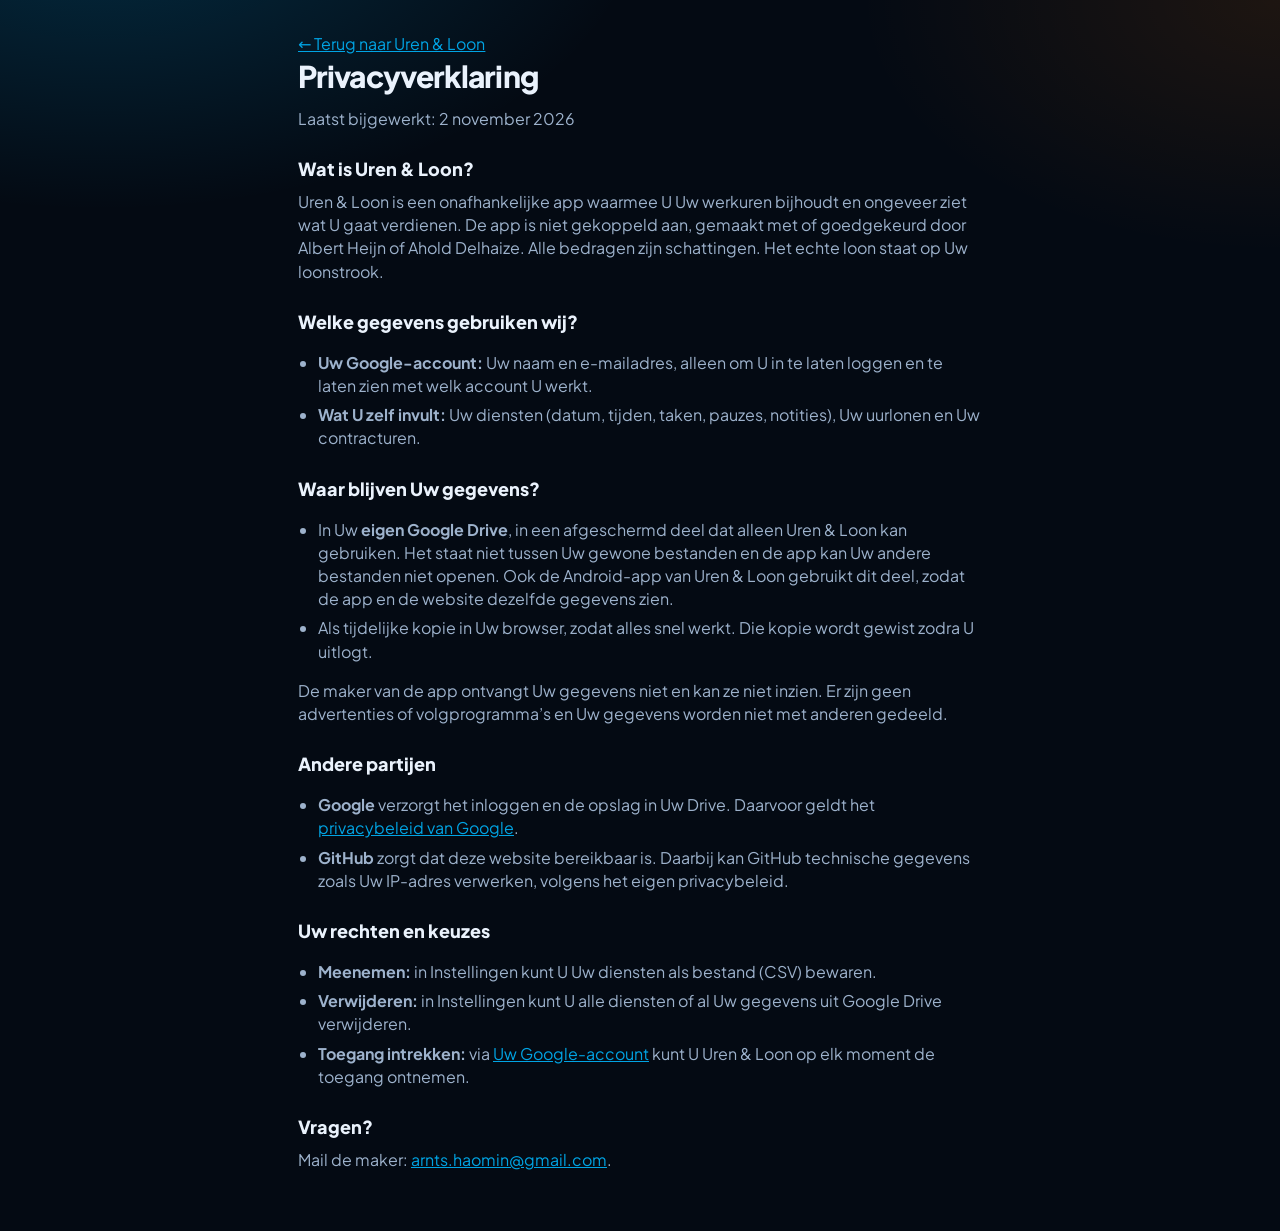
==== privacy.html @ e5bbfe20 "Add files via upload" ====
<!doctype html>
<html lang="nl">
<head>
  <meta charset="utf-8">
  <meta name="viewport" content="width=device-width, initial-scale=1">
  <meta name="referrer" content="no-referrer">
  <title>Privacyverklaring • Uren &amp; Loon</title>
  <link rel="icon" href="icon.svg" type="image/svg+xml">
  <link rel="stylesheet" href="style.css">
</head>
<body>
  <main class="legal">
    <p><a href="index.html">← Terug naar Uren &amp; Loon</a></p>
    <h1>Privacyverklaring</h1>
    <p>Laatst bijgewerkt: 2 november 2026</p>

    <h2>Wat is Uren &amp; Loon?</h2>
    <p>Uren &amp; Loon is een onafhankelijke app waarmee U Uw werkuren bijhoudt en ongeveer ziet wat U gaat verdienen. De app is niet gekoppeld aan, gemaakt met of goedgekeurd door Albert Heijn of Ahold Delhaize. Alle bedragen zijn schattingen. Het echte loon staat op Uw loonstrook.</p>

    <h2>Welke gegevens gebruiken wij?</h2>
    <ul>
      <li><b>Uw Google-account:</b> Uw naam en e-mailadres, alleen om U in te laten loggen en te laten zien met welk account U werkt.</li>
      <li><b>Wat U zelf invult:</b> Uw diensten (datum, tijden, taken, pauzes, notities), Uw uurlonen en Uw contracturen.</li>
    </ul>

    <h2>Waar blijven Uw gegevens?</h2>
    <ul>
      <li>In Uw <b>eigen Google Drive</b>, in een afgeschermd deel dat alleen Uren &amp; Loon kan gebruiken. Het staat niet tussen Uw gewone bestanden en de app kan Uw andere bestanden niet openen. Ook de Android-app van Uren &amp; Loon gebruikt dit deel, zodat de app en de website dezelfde gegevens zien.</li>
      <li>Als tijdelijke kopie in Uw browser, zodat alles snel werkt. Die kopie wordt gewist zodra U uitlogt.</li>
    </ul>
    <p>De maker van de app ontvangt Uw gegevens niet en kan ze niet inzien. Er zijn geen advertenties of volgprogramma’s en Uw gegevens worden niet met anderen gedeeld.</p>

    <h2>Andere partijen</h2>
    <ul>
      <li><b>Google</b> verzorgt het inloggen en de opslag in Uw Drive. Daarvoor geldt het <a href="https://policies.google.com/privacy" rel="noopener noreferrer">privacybeleid van Google</a>.</li>
      <li><b>GitHub</b> zorgt dat deze website bereikbaar is. Daarbij kan GitHub technische gegevens zoals Uw IP-adres verwerken, volgens het eigen privacybeleid.</li>
    </ul>

    <h2>Uw rechten en keuzes</h2>
    <ul>
      <li><b>Meenemen:</b> in Instellingen kunt U Uw diensten als bestand (CSV) bewaren.</li>
      <li><b>Verwijderen:</b> in Instellingen kunt U alle diensten of al Uw gegevens uit Google Drive verwijderen.</li>
      <li><b>Toegang intrekken:</b> via <a href="https://myaccount.google.com/permissions" rel="noopener noreferrer">Uw Google-account</a> kunt U Uren &amp; Loon op elk moment de toegang ontnemen.</li>
    </ul>

    <h2>Vragen?</h2>
    <p>Mail de maker: <a href="mailto:arnts.haomin@gmail.com">arnts.haomin@gmail.com</a>.</p>
  </main>
</body>
</html>
---- style.css ----
@font-face{font-family:Plus Jakarta Sans;font-weight:400;font-display:swap;src:url(fonts/plus-jakarta-sans-latin-400-normal.woff2) format("woff2")}@font-face{font-family:Plus Jakarta Sans;font-weight:500;font-display:swap;src:url(fonts/plus-jakarta-sans-latin-500-normal.woff2) format("woff2")}@font-face{font-family:Plus Jakarta Sans;font-weight:600;font-display:swap;src:url(fonts/plus-jakarta-sans-latin-600-normal.woff2) format("woff2")}@font-face{font-family:Plus Jakarta Sans;font-weight:700;font-display:swap;src:url(fonts/plus-jakarta-sans-latin-700-normal.woff2) format("woff2")}@font-face{font-family:Plus Jakarta Sans;font-weight:800;font-display:swap;src:url(fonts/plus-jakarta-sans-latin-800-normal.woff2) format("woff2")}:root{--blue: #00A4E4;--blue-deep: #0072B5;--blue-light: #6FD3FA;--orange: #FF7900;--orange-soft: #FFA34F;--green: #22C55E;--red: #EF4444;--amber: #F59E0B;--violet: #8B5CF6;--teal: #14B8A6;--radius: 26px;--ease: cubic-bezier(.2, .8, .2, 1);color-scheme:dark;--bg: #040A13;--bg2: #0A1626;--card: rgba(20, 36, 58, .72);--card-solid: #0F1D31;--line: rgba(120, 160, 210, .16);--text: #EAF2FC;--muted: #9DB2CC;--faint: #6F86A3;--shadow: 0 10px 30px rgba(0, 0, 0, .35)}:root[data-theme=light]{color-scheme:light;--bg: #F4F8FC;--bg2: #EAF1F9;--card: rgba(255, 255, 255, .85);--card-solid: #FFFFFF;--line: rgba(10, 26, 44, .1);--text: #0A1A2C;--muted: #50647D;--faint: #7E92AA;--shadow: 0 10px 28px rgba(10, 60, 110, .12)}@media(prefers-color-scheme:light){:root[data-theme=system]{color-scheme:light;--bg: #F4F8FC;--bg2: #EAF1F9;--card: rgba(255, 255, 255, .85);--card-solid: #FFFFFF;--line: rgba(10, 26, 44, .1);--text: #0A1A2C;--muted: #50647D;--faint: #7E92AA;--shadow: 0 10px 28px rgba(10, 60, 110, .12)}}*{box-sizing:border-box;-webkit-tap-highlight-color:transparent}html,body{margin:0;min-height:100%}body{font-family:Plus Jakarta Sans,system-ui,-apple-system,Segoe UI,Roboto,sans-serif;background:var(--bg);color:var(--text);line-height:1.45;background-image:radial-gradient(900px 500px at 8% -10%,rgba(0,164,228,.22),transparent 60%),radial-gradient(700px 420px at 100% 0%,rgba(255,121,0,.1),transparent 60%);background-attachment:fixed}.hidden{display:none!important}h1,h2,h3,p{margin:0}button{font:inherit;color:inherit;cursor:pointer;border:0;background:none}input,select,textarea{font:inherit;color:inherit}a{color:var(--blue)}:focus-visible{outline:3px solid var(--orange);outline-offset:2px;border-radius:10px}.logo-mark{display:grid;place-items:center;border-radius:22%;color:#fff;font-weight:800;letter-spacing:-.02em;background:linear-gradient(135deg,var(--blue),var(--blue-deep));box-shadow:0 6px 18px #0072b573}.logo-mark.small{width:40px;height:40px;font-size:13px}.logo-mark.big{width:92px;height:92px;font-size:28px;position:relative}.logo-mark.big:after{content:"";position:absolute;inset:-9px;border-radius:50%;border:4px solid transparent;border-top-color:var(--orange);border-right-color:var(--blue-light);animation:spin 2.4s linear infinite}@keyframes spin{to{transform:rotate(360deg)}}.splash,.login{min-height:100vh;min-height:100dvh;display:grid;place-items:center;text-align:center;padding:24px}.splash{position:fixed;inset:0;z-index:100;background:var(--bg);gap:10px;align-content:center;transition:opacity .4s var(--ease),transform .4s var(--ease)}.splash.out{opacity:0;transform:scale(1.04);pointer-events:none}.splash h1{font-size:30px;font-weight:800;letter-spacing:-.03em;margin-top:18px}.splash p{color:var(--muted)}.fine{font-size:12px;color:var(--faint);max-width:420px;margin-inline:auto}.login-card{width:min(440px,100%);background:var(--card);border:1px solid var(--line);border-radius:32px;padding:34px 26px;box-shadow:var(--shadow);backdrop-filter:blur(18px);display:grid;gap:16px;justify-items:center;animation:rise .6s var(--ease) both}.login-card h1{font-size:30px;font-weight:800;letter-spacing:-.03em;margin-top:10px}.lead{color:var(--muted)}.login-msg{min-height:1.4em;color:var(--red);font-size:14px;font-weight:600}.login-msg.info{color:var(--amber)}.login-points{list-style:none;padding:0;margin:0;display:grid;gap:8px;text-align:left;font-size:13px;color:var(--muted)}.login-points li:before{content:"\2713  ";color:var(--green);font-weight:800}.btn{display:inline-flex;align-items:center;justify-content:center;gap:8px;padding:13px 20px;border-radius:16px;font-weight:700;background:var(--card-solid);border:1px solid var(--line);transition:transform .15s var(--ease),filter .15s;min-height:46px}.btn:active{transform:scale(.96)}.btn.primary{background:linear-gradient(135deg,var(--blue),var(--blue-deep));color:#fff;border-color:transparent;box-shadow:0 8px 22px #0072b566}.btn.accent{background:linear-gradient(135deg,var(--orange-soft),var(--orange));color:#fff;border-color:transparent}.btn.danger{color:var(--red);border-color:#ef444466}.btn.small{padding:8px 14px;min-height:36px;font-size:14px;border-radius:12px}.btn[disabled]{opacity:.5;pointer-events:none}.app{max-width:760px;margin:0 auto;padding:calc(env(safe-area-inset-top) + 18px) 16px 140px}.topbar{display:flex;align-items:center;justify-content:space-between;gap:12px;margin-bottom:14px}.greeting{color:var(--muted);font-size:14px;font-weight:600}.title{font-size:28px;font-weight:800;letter-spacing:-.03em}.topbar-right{display:flex;align-items:center;gap:10px}.sync-pill{font-size:12px;font-weight:700;padding:7px 12px;border-radius:999px;background:var(--card);border:1px solid var(--line);color:var(--muted);display:inline-flex;gap:6px;align-items:center}.sync-pill:before{content:"";width:8px;height:8px;border-radius:50%;background:var(--green)}.sync-pill.busy:before{background:var(--amber);animation:pulse 1s infinite}.sync-pill.off:before{background:var(--faint)}.sync-pill.err:before{background:var(--red)}@keyframes pulse{50%{opacity:.3}}.period-bar{display:flex;gap:8px;overflow-x:auto;padding:4px 2px 12px;scrollbar-width:none;margin-inline:-16px;padding-inline:16px}.period-bar::-webkit-scrollbar{display:none}.chip{flex:none;padding:8px 14px;border-radius:999px;border:1px solid var(--line);background:var(--card);font-size:14px;font-weight:700;color:var(--muted);transition:transform .15s var(--ease),background .2s;white-space:nowrap;position:relative}.chip:active{transform:scale(.95)}.chip.on{background:var(--blue);border-color:var(--blue);color:#fff}.chip.now:after{content:"";position:absolute;top:5px;right:6px;width:6px;height:6px;border-radius:50%;background:var(--orange)}.chip.static{cursor:default}.view{display:grid;gap:14px}.card{background:var(--card);border:1px solid var(--line);border-radius:var(--radius);padding:18px;box-shadow:var(--shadow);backdrop-filter:blur(14px);animation:rise .55s var(--ease) both;animation-delay:calc(var(--i, 0) * 70ms)}@keyframes rise{0%{opacity:0;transform:translateY(18px) scale(.98)}to{opacity:1;transform:none}}.card h2{font-size:13px;font-weight:800;letter-spacing:.08em;text-transform:uppercase;color:var(--muted);margin-bottom:12px}.muted{color:var(--muted)}.row{display:flex;align-items:center;justify-content:space-between;gap:12px}.stack{display:grid;gap:10px}.hero{color:#fff;border:0;position:relative;overflow:hidden;padding:22px;background:linear-gradient(135deg,#0094d4,#0072b5 55%,#005a94)}.hero:before{content:"";position:absolute;inset:-40%;background:radial-gradient(closest-side,rgba(111,211,250,.45),transparent 70%) 20% 30% / 60% 60% no-repeat,radial-gradient(closest-side,rgba(255,121,0,.35),transparent 70%) 85% 80% / 55% 55% no-repeat;animation:drift 14s ease-in-out infinite alternate}@keyframes drift{to{transform:translate(8%,-6%) rotate(8deg)}}.hero:after{content:"";position:absolute;inset:0;background:linear-gradient(110deg,transparent 35%,rgba(255,255,255,.14) 50%,transparent 65%);background-size:250% 100%;animation:shimmer 5s ease-in-out infinite}@keyframes shimmer{0%{background-position:150% 0}to{background-position:-50% 0}}.hero>*{position:relative;z-index:1}.hero .label{font-size:13px;font-weight:800;letter-spacing:.08em;text-transform:uppercase;opacity:.85}.hero .amount{font-size:clamp(38px,11vw,56px);font-weight:800;letter-spacing:-.04em;line-height:1.05;margin:6px 0 4px;font-variant-numeric:tabular-nums}.hero .note{opacity:.9;font-size:14px}.hero-top{display:flex;justify-content:space-between;gap:12px;align-items:flex-start}.ring{width:78px;height:78px;flex:none;position:relative}.ring svg{width:100%;height:100%;transform:rotate(-90deg)}.ring .track{stroke:#ffffff40}.ring .bar{stroke:#fff;stroke-linecap:round;transition:stroke-dashoffset 1.2s var(--ease)}.ring .txt{position:absolute;inset:0;display:grid;place-items:center;text-align:center;font-weight:800;font-size:20px;line-height:1}.ring .txt small{display:block;font-size:9px;font-weight:700;opacity:.85;letter-spacing:.04em;margin-top:2px}.hero-stats{display:grid;grid-template-columns:repeat(3,1fr);gap:8px;margin-top:18px}.hero-stats div{background:#ffffff29;border-radius:16px;padding:10px 12px}.hero-stats b{display:block;font-size:17px;font-weight:800;font-variant-numeric:tabular-nums}.hero-stats span{font-size:11px;font-weight:700;opacity:.85;text-transform:uppercase;letter-spacing:.06em}.progress{height:10px;border-radius:99px;background:var(--line);overflow:hidden}.progress>i{display:block;height:100%;border-radius:99px;background:linear-gradient(90deg,var(--blue),var(--blue-light));transition:width 1s var(--ease)}.big-num{font-size:26px;font-weight:800;letter-spacing:-.03em;font-variant-numeric:tabular-nums}.pos{color:var(--green)}.neg{color:var(--red)}.balance-bar{position:relative;height:14px;border-radius:99px;background:var(--line);margin:14px 0 6px}.balance-bar .planned{position:absolute;inset:0 auto 0 0;border-radius:99px;background:color-mix(in srgb,var(--blue) 40%,transparent)}.balance-bar .worked{position:absolute;inset:0 auto 0 0;border-radius:99px;background:var(--blue)}.balance-bar .contract{position:absolute;top:-5px;bottom:-5px;width:3px;background:var(--orange);border-radius:2px}.legend{display:flex;flex-wrap:wrap;gap:14px;font-size:12px;color:var(--muted)}.legend i{display:inline-block;width:10px;height:10px;border-radius:3px;margin-right:5px;vertical-align:-1px}.bars{display:flex;align-items:flex-end;gap:4px;height:150px;padding-top:10px}.bars .b{flex:1;min-width:4px;display:flex;flex-direction:column;justify-content:flex-end;align-items:center;height:100%;position:relative}.bars .b i{display:block;width:100%;border-radius:6px 6px 2px 2px;background:linear-gradient(180deg,var(--blue-light),var(--blue));min-height:2px;transform-origin:bottom;animation:grow .8s var(--ease) both}.bars .b.sur i{background:linear-gradient(180deg,var(--orange-soft),var(--orange))}@keyframes grow{0%{transform:scaleY(0)}}.bars-axis{display:flex;justify-content:space-between;font-size:11px;color:var(--faint);margin-top:6px}.chart-readout{min-height:1.4em;font-size:14px;font-weight:700;margin-bottom:4px}.tiles{display:grid;grid-template-columns:repeat(2,1fr);gap:12px}.tile{background:var(--card);border:1px solid var(--line);border-radius:22px;padding:14px 16px;animation:rise .55s var(--ease) both;animation-delay:calc(var(--i, 0) * 70ms)}.tile span{font-size:11px;font-weight:800;letter-spacing:.08em;text-transform:uppercase;color:var(--muted)}.tile b{display:block;font-size:22px;font-weight:800;letter-spacing:-.03em;margin-top:4px;font-variant-numeric:tabular-nums}.tile small{color:var(--faint);font-size:12px}.disclaimer{text-align:center;font-size:12px;color:var(--faint);padding:4px 12px}.empty{text-align:center;padding:34px 20px;display:grid;gap:12px;justify-items:center}.empty h2{text-transform:none;letter-spacing:-.02em;font-size:20px;color:var(--text);margin:0}.week-head{display:flex;justify-content:space-between;font-size:13px;font-weight:800;color:var(--muted);letter-spacing:.04em;text-transform:uppercase;padding:8px 4px 0}.shift{display:grid;grid-template-columns:56px 1fr auto;gap:14px;align-items:center;padding:14px;border-radius:22px;background:var(--card);border:1px solid var(--line);text-align:left;width:100%;transition:transform .15s var(--ease);animation:rise .5s var(--ease) both;animation-delay:calc(var(--i, 0) * 40ms)}.shift:active{transform:scale(.98)}.date-block{width:56px;height:62px;border-radius:16px;display:grid;place-items:center;align-content:center;color:#fff;font-weight:800;line-height:1.1}.date-block small{font-size:11px;opacity:.9;text-transform:uppercase;letter-spacing:.06em}.date-block b{font-size:22px}.shift .times{font-weight:800;font-size:16px}.shift .sub{font-size:13px;color:var(--muted)}.shift .money{text-align:right;font-weight:800;font-size:17px;font-variant-numeric:tabular-nums}.shift .money small{display:block;font-size:12px;font-weight:600;color:var(--orange)}.seg{display:flex;height:6px;border-radius:99px;overflow:hidden;margin-top:8px;gap:1px}.seg i{display:block;height:100%}.pills{display:flex;flex-wrap:wrap;gap:6px;margin-top:8px}.pill{font-size:11px;font-weight:800;padding:3px 9px;border-radius:99px;background:var(--line);color:var(--muted)}.pill.o{background:#ff790029;color:var(--orange)}.pill.b{background:#00a4e429;color:var(--blue)}.pill.y{background:#f59e0b2e;color:var(--amber)}.shift-wrap{display:grid;gap:6px}.shift-actions{display:flex;gap:8px;justify-content:flex-end}.sum-row{display:grid;grid-template-columns:repeat(3,1fr);gap:8px;text-align:center}.sum-row b{display:block;font-size:19px;font-weight:800;font-variant-numeric:tabular-nums}.sum-row span{font-size:11px;font-weight:700;color:var(--muted);text-transform:uppercase;letter-spacing:.06em}.filters{display:flex;gap:8px;overflow-x:auto;scrollbar-width:none;padding-bottom:2px}.filters::-webkit-scrollbar{display:none}.nav{position:fixed;left:0;right:0;bottom:calc(env(safe-area-inset-bottom) + 16px);display:flex;justify-content:center;align-items:center;gap:12px;z-index:20;pointer-events:none;transition:transform .35s var(--ease),opacity .3s}.nav.away{transform:translateY(140%);opacity:0}.nav>*{pointer-events:auto}.nav-pill{position:relative;display:flex;padding:6px;border-radius:999px;background:var(--card-solid);border:1px solid var(--line);box-shadow:var(--shadow)}.nav-pill button{position:relative;z-index:1;display:flex;flex-direction:column;align-items:center;gap:2px;padding:8px 16px;min-width:84px;border-radius:999px;color:var(--muted);font-size:11px;font-weight:700;transition:color .25s}.nav-pill button svg{width:22px;height:22px;fill:currentColor}.nav-pill button.on{color:#fff}.nav-indicator{position:absolute;top:6px;bottom:6px;left:6px;border-radius:999px;background:linear-gradient(135deg,var(--blue),var(--blue-deep));transition:transform .4s var(--ease),width .4s var(--ease)}.fab{width:58px;height:58px;border-radius:50%;background:linear-gradient(135deg,var(--orange-soft),var(--orange));box-shadow:0 10px 24px #ff790073;display:grid;place-items:center;transition:transform .15s var(--ease)}.fab:active{transform:scale(.92) rotate(90deg)}.fab svg{width:28px;height:28px;fill:#fff}@media(min-width:900px){.app{max-width:760px;margin-left:max(24px,calc(50% - 300px))}.nav{inset:40px auto auto 24px;flex-direction:column;align-items:flex-start}.nav.away{transform:none;opacity:1}.nav-pill{flex-direction:column;border-radius:28px}.nav-indicator{left:6px;right:6px;width:auto!important;height:0}}.overlay{position:fixed;inset:0;z-index:50;background:#02081099;backdrop-filter:blur(6px);display:grid;align-items:end;animation:fade .25s both}.overlay.center{align-items:center;padding:20px}@keyframes fade{0%{opacity:0}}.sheet{background:var(--bg2);width:min(680px,100%);margin:0 auto;max-height:94dvh;overflow:auto;border-radius:30px 30px 0 0;padding:20px 18px calc(env(safe-area-inset-bottom) + 24px);border:1px solid var(--line);animation:slide .4s var(--ease) both;overscroll-behavior:contain}.sheet.full{min-height:94dvh}@keyframes slide{0%{transform:translateY(40px);opacity:0}}.dialog{background:var(--card-solid);width:min(400px,100%);margin:0 auto;border-radius:26px;padding:22px;border:1px solid var(--line);animation:pop .3s var(--ease) both;display:grid;gap:12px}@keyframes pop{0%{transform:scale(.92);opacity:0}}.dialog h3{font-size:19px;font-weight:800;letter-spacing:-.02em}.dialog .actions{display:flex;gap:10px;justify-content:flex-end;flex-wrap:wrap;margin-top:6px}.sheet-head{display:flex;align-items:center;justify-content:space-between;margin-bottom:14px;gap:10px}.sheet-head h2{font-size:22px;font-weight:800;letter-spacing:-.03em;text-transform:none;color:var(--text);margin:0}.icon-btn{width:42px;height:42px;border-radius:14px;background:var(--card);border:1px solid var(--line);display:grid;place-items:center;font-size:20px}.field{display:grid;gap:6px}.field>label,.label{font-size:12px;font-weight:800;letter-spacing:.06em;text-transform:uppercase;color:var(--muted)}.input,select.input,textarea.input{width:100%;padding:12px 14px;border-radius:14px;background:var(--card-solid);border:1px solid var(--line);min-height:46px}textarea.input{min-height:80px;resize:vertical}.grid2{display:grid;grid-template-columns:1fr 1fr;gap:12px}.section{display:grid;gap:12px;padding:16px;border-radius:22px;background:var(--card);border:1px solid var(--line);margin-bottom:12px}.task-chip{display:inline-flex;align-items:center;gap:8px;padding:9px 14px;border-radius:999px;border:2px solid var(--c);color:var(--c);font-weight:800;font-size:14px;background:transparent;transition:background .2s,color .2s,transform .15s}.task-chip.on{background:var(--c);color:#fff}.task-chip:active{transform:scale(.94)}.chips{display:flex;flex-wrap:wrap;gap:8px}.warn{padding:10px 14px;border-radius:14px;font-size:13px;font-weight:600;background:#f59e0b26;color:var(--amber)}.warn.bad{background:#ef444424;color:var(--red)}.switch{display:flex;align-items:center;justify-content:space-between;gap:12px}.switch input{appearance:none;width:50px;height:30px;border-radius:99px;background:var(--line);position:relative;transition:background .2s;flex:none;cursor:pointer}.switch input:after{content:"";position:absolute;top:3px;left:3px;width:24px;height:24px;border-radius:50%;background:#fff;transition:transform .25s var(--ease);box-shadow:0 2px 6px #0000004d}.switch input:checked{background:var(--blue)}.switch input:checked:after{transform:translate(20px)}.switch input:disabled{opacity:.6}.break-row{display:grid;grid-template-columns:1fr 1fr auto auto;gap:8px;align-items:end}.formbar{position:sticky;bottom:calc(-1*env(safe-area-inset-bottom) - 24px);margin:0 -18px;padding:14px 18px calc(env(safe-area-inset-bottom) + 14px);background:var(--bg2);border-top:1px solid var(--line);display:flex;align-items:center;justify-content:space-between;gap:12px}.formbar .est b{font-size:22px;font-weight:800;letter-spacing:-.03em;font-variant-numeric:tabular-nums}.formbar .est span{display:block;font-size:11px;color:var(--muted);font-weight:700;text-transform:uppercase;letter-spacing:.06em}.kv{display:flex;justify-content:space-between;gap:12px;padding:9px 0;border-bottom:1px solid var(--line);font-size:14px}.kv:last-child{border-bottom:0}.kv span:first-child{color:var(--muted)}.kv b{text-align:right;font-variant-numeric:tabular-nums}.timeline{display:grid;gap:8px}.tl-item{display:flex;gap:10px;align-items:center;font-size:14px}.tl-item i{width:12px;height:12px;border-radius:4px;flex:none}.snackbar{position:fixed;left:50%;bottom:calc(env(safe-area-inset-bottom) + 100px);transform:translate(-50%,30px);background:#1d2a3d;color:#fff;padding:12px 16px;border-radius:16px;box-shadow:var(--shadow);display:flex;align-items:center;gap:14px;opacity:0;pointer-events:none;transition:.3s var(--ease);z-index:70;font-weight:600;font-size:14px;max-width:calc(100% - 32px)}.snackbar.show{opacity:1;transform:translate(-50%);pointer-events:auto}.snackbar button{color:var(--orange-soft);font-weight:800}@media(prefers-reduced-motion:reduce){*,*:before,*:after{animation-duration:.01ms!important;animation-iteration-count:1!important;transition-duration:.01ms!important}}.actions{display:flex;gap:10px;flex-wrap:wrap}.dialog p{white-space:pre-line}details summary{list-style-position:inside}.legal{max-width:720px;margin:0 auto;padding:32px 18px 60px}.legal h1{font-size:30px;font-weight:800;letter-spacing:-.03em;margin-bottom:8px}.legal h2{font-size:18px;font-weight:800;margin:26px 0 8px}.legal p,.legal li{color:var(--muted)}.legal ul{padding-left:20px;display:grid;gap:6px}.hero .label{color:#fff}.bars{justify-content:center}.bars .b{flex:1 1 0;max-width:34px}.field,.section,.section>*{min-width:0}.input{min-width:0}.break-row{grid-template-columns:minmax(0,1fr) minmax(0,1fr) auto auto}.sheet{overflow-x:hidden}.section .row{flex-wrap:wrap}.rate-row{display:grid;grid-template-columns:minmax(0,1.1fr) minmax(0,1fr) minmax(0,1fr) auto;gap:8px;align-items:end}@media(max-width:480px){.rate-row{grid-template-columns:1fr 1fr}.rate-row .icon-btn{justify-self:end}}.dot{width:22px;height:22px;border-radius:50%;border:2px solid var(--line);flex:none}.kv.strong{font-weight:800}.kv.strong b,.kv.strong span{color:var(--text)}.kv{flex-wrap:wrap;align-items:center}
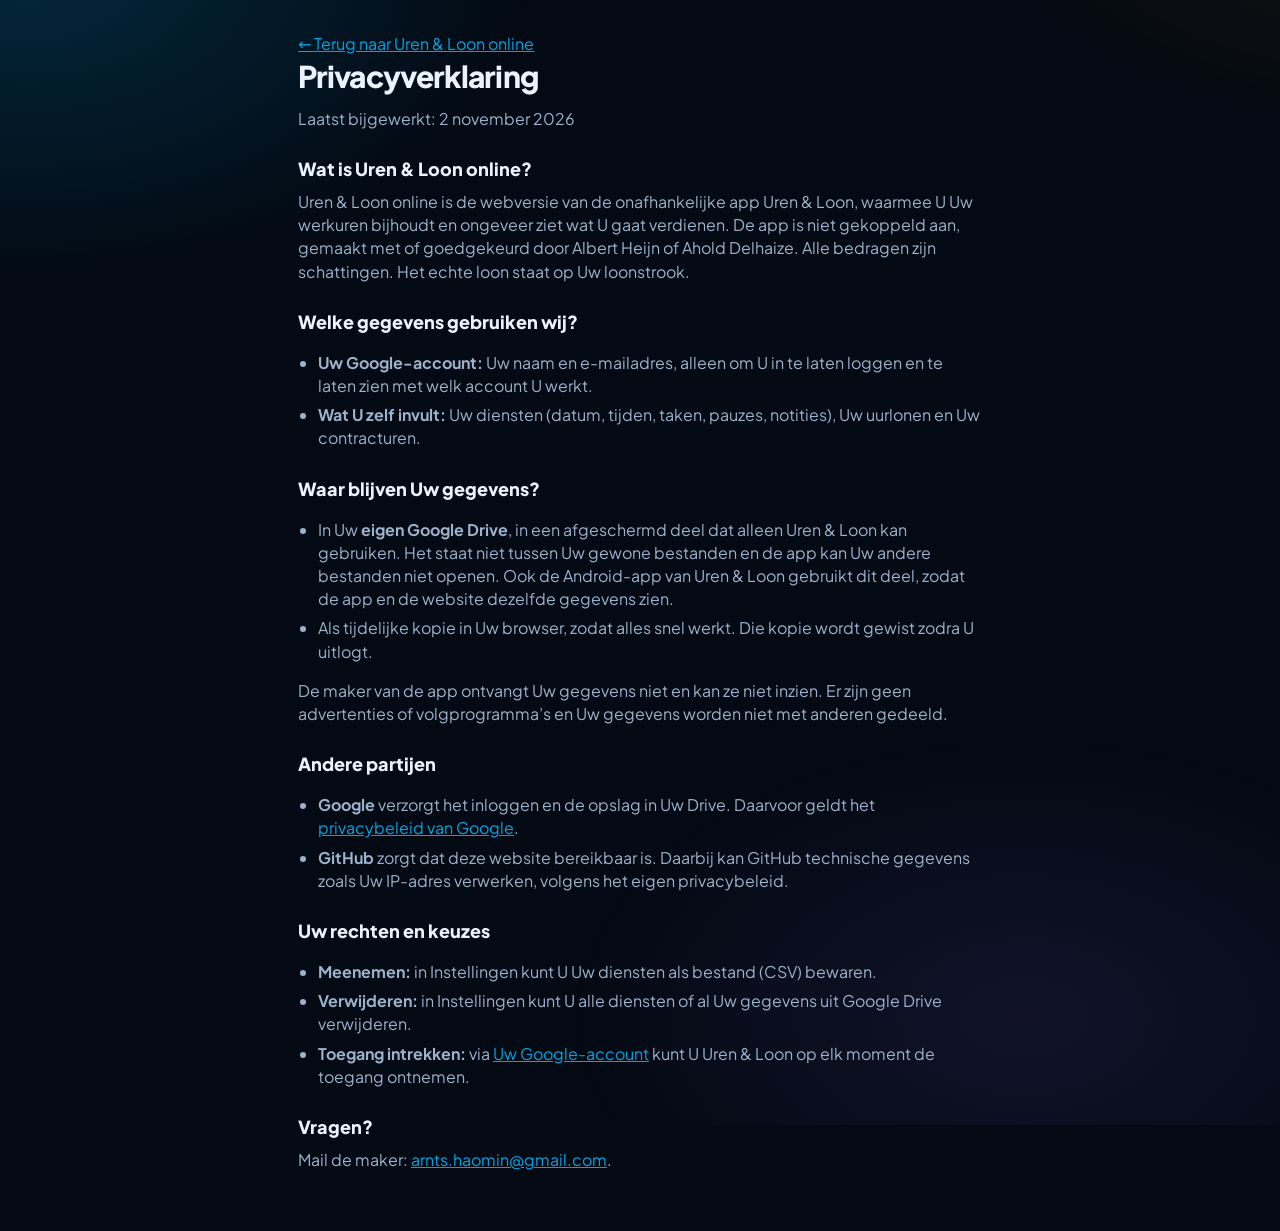
==== commit 3a260090: "Add files via upload" ====
--- a/privacy.html
+++ b/privacy.html
@@ -4,18 +4,20 @@
   <meta charset="utf-8">
   <meta name="viewport" content="width=device-width, initial-scale=1">
   <meta name="referrer" content="no-referrer">
-  <title>Privacyverklaring • Uren &amp; Loon</title>
+  <title>Privacyverklaring • Uren &amp; Loon online</title>
   <link rel="icon" href="icon.svg" type="image/svg+xml">
+  <link rel="icon" href="favicon-32.png" type="image/png" sizes="32x32">
+  <link rel="apple-touch-icon" href="apple-touch-icon.png">
   <link rel="stylesheet" href="style.css">
 </head>
 <body>
   <main class="legal">
-    <p><a href="index.html">← Terug naar Uren &amp; Loon</a></p>
+    <p><a href="index.html">← Terug naar Uren &amp; Loon online</a></p>
     <h1>Privacyverklaring</h1>
     <p>Laatst bijgewerkt: 2 november 2026</p>
 
-    <h2>Wat is Uren &amp; Loon?</h2>
-    <p>Uren &amp; Loon is een onafhankelijke app waarmee U Uw werkuren bijhoudt en ongeveer ziet wat U gaat verdienen. De app is niet gekoppeld aan, gemaakt met of goedgekeurd door Albert Heijn of Ahold Delhaize. Alle bedragen zijn schattingen. Het echte loon staat op Uw loonstrook.</p>
+    <h2>Wat is Uren &amp; Loon online?</h2>
+    <p>Uren &amp; Loon online is de webversie van de onafhankelijke app Uren &amp; Loon, waarmee U Uw werkuren bijhoudt en ongeveer ziet wat U gaat verdienen. De app is niet gekoppeld aan, gemaakt met of goedgekeurd door Albert Heijn of Ahold Delhaize. Alle bedragen zijn schattingen. Het echte loon staat op Uw loonstrook.</p>
 
     <h2>Welke gegevens gebruiken wij?</h2>
     <ul>
--- a/style.css
+++ b/style.css
@@ -1 +1 @@
-@font-face{font-family:Plus Jakarta Sans;font-weight:400;font-display:swap;src:url(fonts/plus-jakarta-sans-latin-400-normal.woff2) format("woff2")}@font-face{font-family:Plus Jakarta Sans;font-weight:500;font-display:swap;src:url(fonts/plus-jakarta-sans-latin-500-normal.woff2) format("woff2")}@font-face{font-family:Plus Jakarta Sans;font-weight:600;font-display:swap;src:url(fonts/plus-jakarta-sans-latin-600-normal.woff2) format("woff2")}@font-face{font-family:Plus Jakarta Sans;font-weight:700;font-display:swap;src:url(fonts/plus-jakarta-sans-latin-700-normal.woff2) format("woff2")}@font-face{font-family:Plus Jakarta Sans;font-weight:800;font-display:swap;src:url(fonts/plus-jakarta-sans-latin-800-normal.woff2) format("woff2")}:root{--blue: #00A4E4;--blue-deep: #0072B5;--blue-light: #6FD3FA;--orange: #FF7900;--orange-soft: #FFA34F;--green: #22C55E;--red: #EF4444;--amber: #F59E0B;--violet: #8B5CF6;--teal: #14B8A6;--radius: 26px;--ease: cubic-bezier(.2, .8, .2, 1);color-scheme:dark;--bg: #040A13;--bg2: #0A1626;--card: rgba(20, 36, 58, .72);--card-solid: #0F1D31;--line: rgba(120, 160, 210, .16);--text: #EAF2FC;--muted: #9DB2CC;--faint: #6F86A3;--shadow: 0 10px 30px rgba(0, 0, 0, .35)}:root[data-theme=light]{color-scheme:light;--bg: #F4F8FC;--bg2: #EAF1F9;--card: rgba(255, 255, 255, .85);--card-solid: #FFFFFF;--line: rgba(10, 26, 44, .1);--text: #0A1A2C;--muted: #50647D;--faint: #7E92AA;--shadow: 0 10px 28px rgba(10, 60, 110, .12)}@media(prefers-color-scheme:light){:root[data-theme=system]{color-scheme:light;--bg: #F4F8FC;--bg2: #EAF1F9;--card: rgba(255, 255, 255, .85);--card-solid: #FFFFFF;--line: rgba(10, 26, 44, .1);--text: #0A1A2C;--muted: #50647D;--faint: #7E92AA;--shadow: 0 10px 28px rgba(10, 60, 110, .12)}}*{box-sizing:border-box;-webkit-tap-highlight-color:transparent}html,body{margin:0;min-height:100%}body{font-family:Plus Jakarta Sans,system-ui,-apple-system,Segoe UI,Roboto,sans-serif;background:var(--bg);color:var(--text);line-height:1.45;background-image:radial-gradient(900px 500px at 8% -10%,rgba(0,164,228,.22),transparent 60%),radial-gradient(700px 420px at 100% 0%,rgba(255,121,0,.1),transparent 60%);background-attachment:fixed}.hidden{display:none!important}h1,h2,h3,p{margin:0}button{font:inherit;color:inherit;cursor:pointer;border:0;background:none}input,select,textarea{font:inherit;color:inherit}a{color:var(--blue)}:focus-visible{outline:3px solid var(--orange);outline-offset:2px;border-radius:10px}.logo-mark{display:grid;place-items:center;border-radius:22%;color:#fff;font-weight:800;letter-spacing:-.02em;background:linear-gradient(135deg,var(--blue),var(--blue-deep));box-shadow:0 6px 18px #0072b573}.logo-mark.small{width:40px;height:40px;font-size:13px}.logo-mark.big{width:92px;height:92px;font-size:28px;position:relative}.logo-mark.big:after{content:"";position:absolute;inset:-9px;border-radius:50%;border:4px solid transparent;border-top-color:var(--orange);border-right-color:var(--blue-light);animation:spin 2.4s linear infinite}@keyframes spin{to{transform:rotate(360deg)}}.splash,.login{min-height:100vh;min-height:100dvh;display:grid;place-items:center;text-align:center;padding:24px}.splash{position:fixed;inset:0;z-index:100;background:var(--bg);gap:10px;align-content:center;transition:opacity .4s var(--ease),transform .4s var(--ease)}.splash.out{opacity:0;transform:scale(1.04);pointer-events:none}.splash h1{font-size:30px;font-weight:800;letter-spacing:-.03em;margin-top:18px}.splash p{color:var(--muted)}.fine{font-size:12px;color:var(--faint);max-width:420px;margin-inline:auto}.login-card{width:min(440px,100%);background:var(--card);border:1px solid var(--line);border-radius:32px;padding:34px 26px;box-shadow:var(--shadow);backdrop-filter:blur(18px);display:grid;gap:16px;justify-items:center;animation:rise .6s var(--ease) both}.login-card h1{font-size:30px;font-weight:800;letter-spacing:-.03em;margin-top:10px}.lead{color:var(--muted)}.login-msg{min-height:1.4em;color:var(--red);font-size:14px;font-weight:600}.login-msg.info{color:var(--amber)}.login-points{list-style:none;padding:0;margin:0;display:grid;gap:8px;text-align:left;font-size:13px;color:var(--muted)}.login-points li:before{content:"\2713  ";color:var(--green);font-weight:800}.btn{display:inline-flex;align-items:center;justify-content:center;gap:8px;padding:13px 20px;border-radius:16px;font-weight:700;background:var(--card-solid);border:1px solid var(--line);transition:transform .15s var(--ease),filter .15s;min-height:46px}.btn:active{transform:scale(.96)}.btn.primary{background:linear-gradient(135deg,var(--blue),var(--blue-deep));color:#fff;border-color:transparent;box-shadow:0 8px 22px #0072b566}.btn.accent{background:linear-gradient(135deg,var(--orange-soft),var(--orange));color:#fff;border-color:transparent}.btn.danger{color:var(--red);border-color:#ef444466}.btn.small{padding:8px 14px;min-height:36px;font-size:14px;border-radius:12px}.btn[disabled]{opacity:.5;pointer-events:none}.app{max-width:760px;margin:0 auto;padding:calc(env(safe-area-inset-top) + 18px) 16px 140px}.topbar{display:flex;align-items:center;justify-content:space-between;gap:12px;margin-bottom:14px}.greeting{color:var(--muted);font-size:14px;font-weight:600}.title{font-size:28px;font-weight:800;letter-spacing:-.03em}.topbar-right{display:flex;align-items:center;gap:10px}.sync-pill{font-size:12px;font-weight:700;padding:7px 12px;border-radius:999px;background:var(--card);border:1px solid var(--line);color:var(--muted);display:inline-flex;gap:6px;align-items:center}.sync-pill:before{content:"";width:8px;height:8px;border-radius:50%;background:var(--green)}.sync-pill.busy:before{background:var(--amber);animation:pulse 1s infinite}.sync-pill.off:before{background:var(--faint)}.sync-pill.err:before{background:var(--red)}@keyframes pulse{50%{opacity:.3}}.period-bar{display:flex;gap:8px;overflow-x:auto;padding:4px 2px 12px;scrollbar-width:none;margin-inline:-16px;padding-inline:16px}.period-bar::-webkit-scrollbar{display:none}.chip{flex:none;padding:8px 14px;border-radius:999px;border:1px solid var(--line);background:var(--card);font-size:14px;font-weight:700;color:var(--muted);transition:transform .15s var(--ease),background .2s;white-space:nowrap;position:relative}.chip:active{transform:scale(.95)}.chip.on{background:var(--blue);border-color:var(--blue);color:#fff}.chip.now:after{content:"";position:absolute;top:5px;right:6px;width:6px;height:6px;border-radius:50%;background:var(--orange)}.chip.static{cursor:default}.view{display:grid;gap:14px}.card{background:var(--card);border:1px solid var(--line);border-radius:var(--radius);padding:18px;box-shadow:var(--shadow);backdrop-filter:blur(14px);animation:rise .55s var(--ease) both;animation-delay:calc(var(--i, 0) * 70ms)}@keyframes rise{0%{opacity:0;transform:translateY(18px) scale(.98)}to{opacity:1;transform:none}}.card h2{font-size:13px;font-weight:800;letter-spacing:.08em;text-transform:uppercase;color:var(--muted);margin-bottom:12px}.muted{color:var(--muted)}.row{display:flex;align-items:center;justify-content:space-between;gap:12px}.stack{display:grid;gap:10px}.hero{color:#fff;border:0;position:relative;overflow:hidden;padding:22px;background:linear-gradient(135deg,#0094d4,#0072b5 55%,#005a94)}.hero:before{content:"";position:absolute;inset:-40%;background:radial-gradient(closest-side,rgba(111,211,250,.45),transparent 70%) 20% 30% / 60% 60% no-repeat,radial-gradient(closest-side,rgba(255,121,0,.35),transparent 70%) 85% 80% / 55% 55% no-repeat;animation:drift 14s ease-in-out infinite alternate}@keyframes drift{to{transform:translate(8%,-6%) rotate(8deg)}}.hero:after{content:"";position:absolute;inset:0;background:linear-gradient(110deg,transparent 35%,rgba(255,255,255,.14) 50%,transparent 65%);background-size:250% 100%;animation:shimmer 5s ease-in-out infinite}@keyframes shimmer{0%{background-position:150% 0}to{background-position:-50% 0}}.hero>*{position:relative;z-index:1}.hero .label{font-size:13px;font-weight:800;letter-spacing:.08em;text-transform:uppercase;opacity:.85}.hero .amount{font-size:clamp(38px,11vw,56px);font-weight:800;letter-spacing:-.04em;line-height:1.05;margin:6px 0 4px;font-variant-numeric:tabular-nums}.hero .note{opacity:.9;font-size:14px}.hero-top{display:flex;justify-content:space-between;gap:12px;align-items:flex-start}.ring{width:78px;height:78px;flex:none;position:relative}.ring svg{width:100%;height:100%;transform:rotate(-90deg)}.ring .track{stroke:#ffffff40}.ring .bar{stroke:#fff;stroke-linecap:round;transition:stroke-dashoffset 1.2s var(--ease)}.ring .txt{position:absolute;inset:0;display:grid;place-items:center;text-align:center;font-weight:800;font-size:20px;line-height:1}.ring .txt small{display:block;font-size:9px;font-weight:700;opacity:.85;letter-spacing:.04em;margin-top:2px}.hero-stats{display:grid;grid-template-columns:repeat(3,1fr);gap:8px;margin-top:18px}.hero-stats div{background:#ffffff29;border-radius:16px;padding:10px 12px}.hero-stats b{display:block;font-size:17px;font-weight:800;font-variant-numeric:tabular-nums}.hero-stats span{font-size:11px;font-weight:700;opacity:.85;text-transform:uppercase;letter-spacing:.06em}.progress{height:10px;border-radius:99px;background:var(--line);overflow:hidden}.progress>i{display:block;height:100%;border-radius:99px;background:linear-gradient(90deg,var(--blue),var(--blue-light));transition:width 1s var(--ease)}.big-num{font-size:26px;font-weight:800;letter-spacing:-.03em;font-variant-numeric:tabular-nums}.pos{color:var(--green)}.neg{color:var(--red)}.balance-bar{position:relative;height:14px;border-radius:99px;background:var(--line);margin:14px 0 6px}.balance-bar .planned{position:absolute;inset:0 auto 0 0;border-radius:99px;background:color-mix(in srgb,var(--blue) 40%,transparent)}.balance-bar .worked{position:absolute;inset:0 auto 0 0;border-radius:99px;background:var(--blue)}.balance-bar .contract{position:absolute;top:-5px;bottom:-5px;width:3px;background:var(--orange);border-radius:2px}.legend{display:flex;flex-wrap:wrap;gap:14px;font-size:12px;color:var(--muted)}.legend i{display:inline-block;width:10px;height:10px;border-radius:3px;margin-right:5px;vertical-align:-1px}.bars{display:flex;align-items:flex-end;gap:4px;height:150px;padding-top:10px}.bars .b{flex:1;min-width:4px;display:flex;flex-direction:column;justify-content:flex-end;align-items:center;height:100%;position:relative}.bars .b i{display:block;width:100%;border-radius:6px 6px 2px 2px;background:linear-gradient(180deg,var(--blue-light),var(--blue));min-height:2px;transform-origin:bottom;animation:grow .8s var(--ease) both}.bars .b.sur i{background:linear-gradient(180deg,var(--orange-soft),var(--orange))}@keyframes grow{0%{transform:scaleY(0)}}.bars-axis{display:flex;justify-content:space-between;font-size:11px;color:var(--faint);margin-top:6px}.chart-readout{min-height:1.4em;font-size:14px;font-weight:700;margin-bottom:4px}.tiles{display:grid;grid-template-columns:repeat(2,1fr);gap:12px}.tile{background:var(--card);border:1px solid var(--line);border-radius:22px;padding:14px 16px;animation:rise .55s var(--ease) both;animation-delay:calc(var(--i, 0) * 70ms)}.tile span{font-size:11px;font-weight:800;letter-spacing:.08em;text-transform:uppercase;color:var(--muted)}.tile b{display:block;font-size:22px;font-weight:800;letter-spacing:-.03em;margin-top:4px;font-variant-numeric:tabular-nums}.tile small{color:var(--faint);font-size:12px}.disclaimer{text-align:center;font-size:12px;color:var(--faint);padding:4px 12px}.empty{text-align:center;padding:34px 20px;display:grid;gap:12px;justify-items:center}.empty h2{text-transform:none;letter-spacing:-.02em;font-size:20px;color:var(--text);margin:0}.week-head{display:flex;justify-content:space-between;font-size:13px;font-weight:800;color:var(--muted);letter-spacing:.04em;text-transform:uppercase;padding:8px 4px 0}.shift{display:grid;grid-template-columns:56px 1fr auto;gap:14px;align-items:center;padding:14px;border-radius:22px;background:var(--card);border:1px solid var(--line);text-align:left;width:100%;transition:transform .15s var(--ease);animation:rise .5s var(--ease) both;animation-delay:calc(var(--i, 0) * 40ms)}.shift:active{transform:scale(.98)}.date-block{width:56px;height:62px;border-radius:16px;display:grid;place-items:center;align-content:center;color:#fff;font-weight:800;line-height:1.1}.date-block small{font-size:11px;opacity:.9;text-transform:uppercase;letter-spacing:.06em}.date-block b{font-size:22px}.shift .times{font-weight:800;font-size:16px}.shift .sub{font-size:13px;color:var(--muted)}.shift .money{text-align:right;font-weight:800;font-size:17px;font-variant-numeric:tabular-nums}.shift .money small{display:block;font-size:12px;font-weight:600;color:var(--orange)}.seg{display:flex;height:6px;border-radius:99px;overflow:hidden;margin-top:8px;gap:1px}.seg i{display:block;height:100%}.pills{display:flex;flex-wrap:wrap;gap:6px;margin-top:8px}.pill{font-size:11px;font-weight:800;padding:3px 9px;border-radius:99px;background:var(--line);color:var(--muted)}.pill.o{background:#ff790029;color:var(--orange)}.pill.b{background:#00a4e429;color:var(--blue)}.pill.y{background:#f59e0b2e;color:var(--amber)}.shift-wrap{display:grid;gap:6px}.shift-actions{display:flex;gap:8px;justify-content:flex-end}.sum-row{display:grid;grid-template-columns:repeat(3,1fr);gap:8px;text-align:center}.sum-row b{display:block;font-size:19px;font-weight:800;font-variant-numeric:tabular-nums}.sum-row span{font-size:11px;font-weight:700;color:var(--muted);text-transform:uppercase;letter-spacing:.06em}.filters{display:flex;gap:8px;overflow-x:auto;scrollbar-width:none;padding-bottom:2px}.filters::-webkit-scrollbar{display:none}.nav{position:fixed;left:0;right:0;bottom:calc(env(safe-area-inset-bottom) + 16px);display:flex;justify-content:center;align-items:center;gap:12px;z-index:20;pointer-events:none;transition:transform .35s var(--ease),opacity .3s}.nav.away{transform:translateY(140%);opacity:0}.nav>*{pointer-events:auto}.nav-pill{position:relative;display:flex;padding:6px;border-radius:999px;background:var(--card-solid);border:1px solid var(--line);box-shadow:var(--shadow)}.nav-pill button{position:relative;z-index:1;display:flex;flex-direction:column;align-items:center;gap:2px;padding:8px 16px;min-width:84px;border-radius:999px;color:var(--muted);font-size:11px;font-weight:700;transition:color .25s}.nav-pill button svg{width:22px;height:22px;fill:currentColor}.nav-pill button.on{color:#fff}.nav-indicator{position:absolute;top:6px;bottom:6px;left:6px;border-radius:999px;background:linear-gradient(135deg,var(--blue),var(--blue-deep));transition:transform .4s var(--ease),width .4s var(--ease)}.fab{width:58px;height:58px;border-radius:50%;background:linear-gradient(135deg,var(--orange-soft),var(--orange));box-shadow:0 10px 24px #ff790073;display:grid;place-items:center;transition:transform .15s var(--ease)}.fab:active{transform:scale(.92) rotate(90deg)}.fab svg{width:28px;height:28px;fill:#fff}@media(min-width:900px){.app{max-width:760px;margin-left:max(24px,calc(50% - 300px))}.nav{inset:40px auto auto 24px;flex-direction:column;align-items:flex-start}.nav.away{transform:none;opacity:1}.nav-pill{flex-direction:column;border-radius:28px}.nav-indicator{left:6px;right:6px;width:auto!important;height:0}}.overlay{position:fixed;inset:0;z-index:50;background:#02081099;backdrop-filter:blur(6px);display:grid;align-items:end;animation:fade .25s both}.overlay.center{align-items:center;padding:20px}@keyframes fade{0%{opacity:0}}.sheet{background:var(--bg2);width:min(680px,100%);margin:0 auto;max-height:94dvh;overflow:auto;border-radius:30px 30px 0 0;padding:20px 18px calc(env(safe-area-inset-bottom) + 24px);border:1px solid var(--line);animation:slide .4s var(--ease) both;overscroll-behavior:contain}.sheet.full{min-height:94dvh}@keyframes slide{0%{transform:translateY(40px);opacity:0}}.dialog{background:var(--card-solid);width:min(400px,100%);margin:0 auto;border-radius:26px;padding:22px;border:1px solid var(--line);animation:pop .3s var(--ease) both;display:grid;gap:12px}@keyframes pop{0%{transform:scale(.92);opacity:0}}.dialog h3{font-size:19px;font-weight:800;letter-spacing:-.02em}.dialog .actions{display:flex;gap:10px;justify-content:flex-end;flex-wrap:wrap;margin-top:6px}.sheet-head{display:flex;align-items:center;justify-content:space-between;margin-bottom:14px;gap:10px}.sheet-head h2{font-size:22px;font-weight:800;letter-spacing:-.03em;text-transform:none;color:var(--text);margin:0}.icon-btn{width:42px;height:42px;border-radius:14px;background:var(--card);border:1px solid var(--line);display:grid;place-items:center;font-size:20px}.field{display:grid;gap:6px}.field>label,.label{font-size:12px;font-weight:800;letter-spacing:.06em;text-transform:uppercase;color:var(--muted)}.input,select.input,textarea.input{width:100%;padding:12px 14px;border-radius:14px;background:var(--card-solid);border:1px solid var(--line);min-height:46px}textarea.input{min-height:80px;resize:vertical}.grid2{display:grid;grid-template-columns:1fr 1fr;gap:12px}.section{display:grid;gap:12px;padding:16px;border-radius:22px;background:var(--card);border:1px solid var(--line);margin-bottom:12px}.task-chip{display:inline-flex;align-items:center;gap:8px;padding:9px 14px;border-radius:999px;border:2px solid var(--c);color:var(--c);font-weight:800;font-size:14px;background:transparent;transition:background .2s,color .2s,transform .15s}.task-chip.on{background:var(--c);color:#fff}.task-chip:active{transform:scale(.94)}.chips{display:flex;flex-wrap:wrap;gap:8px}.warn{padding:10px 14px;border-radius:14px;font-size:13px;font-weight:600;background:#f59e0b26;color:var(--amber)}.warn.bad{background:#ef444424;color:var(--red)}.switch{display:flex;align-items:center;justify-content:space-between;gap:12px}.switch input{appearance:none;width:50px;height:30px;border-radius:99px;background:var(--line);position:relative;transition:background .2s;flex:none;cursor:pointer}.switch input:after{content:"";position:absolute;top:3px;left:3px;width:24px;height:24px;border-radius:50%;background:#fff;transition:transform .25s var(--ease);box-shadow:0 2px 6px #0000004d}.switch input:checked{background:var(--blue)}.switch input:checked:after{transform:translate(20px)}.switch input:disabled{opacity:.6}.break-row{display:grid;grid-template-columns:1fr 1fr auto auto;gap:8px;align-items:end}.formbar{position:sticky;bottom:calc(-1*env(safe-area-inset-bottom) - 24px);margin:0 -18px;padding:14px 18px calc(env(safe-area-inset-bottom) + 14px);background:var(--bg2);border-top:1px solid var(--line);display:flex;align-items:center;justify-content:space-between;gap:12px}.formbar .est b{font-size:22px;font-weight:800;letter-spacing:-.03em;font-variant-numeric:tabular-nums}.formbar .est span{display:block;font-size:11px;color:var(--muted);font-weight:700;text-transform:uppercase;letter-spacing:.06em}.kv{display:flex;justify-content:space-between;gap:12px;padding:9px 0;border-bottom:1px solid var(--line);font-size:14px}.kv:last-child{border-bottom:0}.kv span:first-child{color:var(--muted)}.kv b{text-align:right;font-variant-numeric:tabular-nums}.timeline{display:grid;gap:8px}.tl-item{display:flex;gap:10px;align-items:center;font-size:14px}.tl-item i{width:12px;height:12px;border-radius:4px;flex:none}.snackbar{position:fixed;left:50%;bottom:calc(env(safe-area-inset-bottom) + 100px);transform:translate(-50%,30px);background:#1d2a3d;color:#fff;padding:12px 16px;border-radius:16px;box-shadow:var(--shadow);display:flex;align-items:center;gap:14px;opacity:0;pointer-events:none;transition:.3s var(--ease);z-index:70;font-weight:600;font-size:14px;max-width:calc(100% - 32px)}.snackbar.show{opacity:1;transform:translate(-50%);pointer-events:auto}.snackbar button{color:var(--orange-soft);font-weight:800}@media(prefers-reduced-motion:reduce){*,*:before,*:after{animation-duration:.01ms!important;animation-iteration-count:1!important;transition-duration:.01ms!important}}.actions{display:flex;gap:10px;flex-wrap:wrap}.dialog p{white-space:pre-line}details summary{list-style-position:inside}.legal{max-width:720px;margin:0 auto;padding:32px 18px 60px}.legal h1{font-size:30px;font-weight:800;letter-spacing:-.03em;margin-bottom:8px}.legal h2{font-size:18px;font-weight:800;margin:26px 0 8px}.legal p,.legal li{color:var(--muted)}.legal ul{padding-left:20px;display:grid;gap:6px}.hero .label{color:#fff}.bars{justify-content:center}.bars .b{flex:1 1 0;max-width:34px}.field,.section,.section>*{min-width:0}.input{min-width:0}.break-row{grid-template-columns:minmax(0,1fr) minmax(0,1fr) auto auto}.sheet{overflow-x:hidden}.section .row{flex-wrap:wrap}.rate-row{display:grid;grid-template-columns:minmax(0,1.1fr) minmax(0,1fr) minmax(0,1fr) auto;gap:8px;align-items:end}@media(max-width:480px){.rate-row{grid-template-columns:1fr 1fr}.rate-row .icon-btn{justify-self:end}}.dot{width:22px;height:22px;border-radius:50%;border:2px solid var(--line);flex:none}.kv.strong{font-weight:800}.kv.strong b,.kv.strong span{color:var(--text)}.kv{flex-wrap:wrap;align-items:center}
+@font-face{font-family:Plus Jakarta Sans;font-weight:400;font-display:swap;src:url(fonts/plus-jakarta-sans-latin-400-normal.woff2) format("woff2")}@font-face{font-family:Plus Jakarta Sans;font-weight:500;font-display:swap;src:url(fonts/plus-jakarta-sans-latin-500-normal.woff2) format("woff2")}@font-face{font-family:Plus Jakarta Sans;font-weight:600;font-display:swap;src:url(fonts/plus-jakarta-sans-latin-600-normal.woff2) format("woff2")}@font-face{font-family:Plus Jakarta Sans;font-weight:700;font-display:swap;src:url(fonts/plus-jakarta-sans-latin-700-normal.woff2) format("woff2")}@font-face{font-family:Plus Jakarta Sans;font-weight:800;font-display:swap;src:url(fonts/plus-jakarta-sans-latin-800-normal.woff2) format("woff2")}:root{--blue: #00A4E4;--blue-deep: #0072B5;--blue-light: #6FD3FA;--orange: #FF7900;--orange-soft: #FFA34F;--green: #22C55E;--red: #EF4444;--amber: #F59E0B;--violet: #8B5CF6;--teal: #14B8A6;--radius: 26px;--ease: cubic-bezier(.2, .8, .2, 1);color-scheme:dark;--bg: #040A13;--bg2: #0A1626;--card: rgba(20, 36, 58, .72);--card-solid: #0F1D31;--line: rgba(120, 160, 210, .16);--text: #EAF2FC;--muted: #9DB2CC;--faint: #6F86A3;--shadow: 0 10px 30px rgba(0, 0, 0, .35)}:root[data-theme=light]{color-scheme:light;--bg: #F4F8FC;--bg2: #EAF1F9;--card: rgba(255, 255, 255, .85);--card-solid: #FFFFFF;--line: rgba(10, 26, 44, .1);--text: #0A1A2C;--muted: #50647D;--faint: #7E92AA;--shadow: 0 10px 28px rgba(10, 60, 110, .12)}@media(prefers-color-scheme:light){:root[data-theme=system]{color-scheme:light;--bg: #F4F8FC;--bg2: #EAF1F9;--card: rgba(255, 255, 255, .85);--card-solid: #FFFFFF;--line: rgba(10, 26, 44, .1);--text: #0A1A2C;--muted: #50647D;--faint: #7E92AA;--shadow: 0 10px 28px rgba(10, 60, 110, .12)}}*{box-sizing:border-box;-webkit-tap-highlight-color:transparent}html,body{margin:0;min-height:100%}body{font-family:Plus Jakarta Sans,system-ui,-apple-system,Segoe UI,Roboto,sans-serif;background:var(--bg);color:var(--text);line-height:1.45}.hidden{display:none!important}h1,h2,h3,p{margin:0}button{font:inherit;color:inherit;cursor:pointer;border:0;background:none}input,select,textarea{font:inherit;color:inherit}a{color:var(--blue)}:focus-visible{outline:3px solid var(--orange);outline-offset:2px;border-radius:10px}.logo-mark{display:grid;place-items:center;border-radius:22.9%;box-shadow:0 8px 22px #006eaa66;flex:none}.logo-mark img{width:100%;height:100%;display:block;border-radius:inherit}.logo-mark.small{width:40px;height:40px;border-radius:22.9%;box-shadow:0 4px 12px #006eaa59}.logo-mark.big{width:96px;height:96px;position:relative}.splash .logo-mark.big:after{content:"";position:absolute;inset:-10px;border-radius:50%;border:4px solid transparent;border-top-color:var(--orange);border-right-color:var(--blue-light);animation:spin 2.4s linear infinite}.online{color:var(--blue);font-weight:700}@keyframes spin{to{transform:rotate(360deg)}}.splash,.login{min-height:100vh;min-height:100dvh;display:grid;place-items:center;text-align:center;padding:24px}.splash{position:fixed;inset:0;z-index:100;background:var(--bg);gap:10px;align-content:center;transition:opacity .4s var(--ease),transform .4s var(--ease)}.splash.out{opacity:0;transform:scale(1.04);pointer-events:none}.splash h1{font-size:30px;font-weight:800;letter-spacing:-.03em;margin-top:18px}.splash p{color:var(--muted)}.fine{font-size:12px;color:var(--faint);max-width:420px;margin-inline:auto}.login-card{width:min(440px,100%);background:var(--card);border:1px solid var(--line);border-radius:32px;padding:34px 26px;box-shadow:var(--shadow);backdrop-filter:blur(18px);display:grid;gap:16px;justify-items:center;animation:rise .6s var(--ease) both}.login-card h1{font-size:30px;font-weight:800;letter-spacing:-.03em;margin-top:10px}.lead{color:var(--muted)}.login-msg{min-height:1.4em;color:var(--red);font-size:14px;font-weight:600}.login-msg.info{color:var(--amber)}.login-points{list-style:none;padding:0;margin:0;display:grid;gap:8px;text-align:left;font-size:13px;color:var(--muted)}.login-points li:before{content:"\2713  ";color:var(--green);font-weight:800}.btn{display:inline-flex;align-items:center;justify-content:center;gap:8px;padding:13px 20px;border-radius:16px;font-weight:700;background:var(--card-solid);border:1px solid var(--line);transition:transform .15s var(--ease),filter .15s;min-height:46px}.btn:active{transform:scale(.96)}.btn.primary{background:linear-gradient(135deg,var(--blue),var(--blue-deep));color:#fff;border-color:transparent;box-shadow:0 8px 22px #0072b566}.btn.accent{background:linear-gradient(135deg,var(--orange-soft),var(--orange));color:#fff;border-color:transparent}.btn.danger{color:var(--red);border-color:#ef444466}.btn.small{padding:8px 14px;min-height:36px;font-size:14px;border-radius:12px}.btn[disabled]{opacity:.5;pointer-events:none}.app{max-width:1360px;margin:0 auto;padding:calc(env(safe-area-inset-top) + 18px) clamp(14px,3vw,40px) 140px}.topbar{display:flex;align-items:center;justify-content:space-between;gap:12px;margin-bottom:14px}.greeting{color:var(--muted);font-size:14px;font-weight:600}.title{font-size:28px;font-weight:800;letter-spacing:-.03em}.topbar-right{display:flex;align-items:center;gap:10px}.sync-pill{font-size:12px;font-weight:700;padding:7px 12px;border-radius:999px;background:var(--card);border:1px solid var(--line);color:var(--muted);display:inline-flex;gap:6px;align-items:center}.sync-pill:before{content:"";width:8px;height:8px;border-radius:50%;background:var(--green)}.sync-pill.busy:before{background:var(--amber);animation:pulse 1s infinite}.sync-pill.off:before{background:var(--faint)}.sync-pill.err:before{background:var(--red)}@keyframes pulse{50%{opacity:.3}}.period-bar{display:flex;gap:8px;overflow-x:auto;padding:4px 2px 12px;scrollbar-width:none;margin-inline:-16px;padding-inline:16px}.period-bar::-webkit-scrollbar{display:none}.chip{flex:none;padding:8px 14px;border-radius:999px;border:1px solid var(--line);background:var(--card);font-size:14px;font-weight:700;color:var(--muted);transition:transform .15s var(--ease),background .2s;white-space:nowrap;position:relative}.chip:active{transform:scale(.95)}.chip.on{background:var(--blue);border-color:var(--blue);color:#fff}.chip.now:after{content:"";position:absolute;top:5px;right:6px;width:6px;height:6px;border-radius:50%;background:var(--orange)}.chip.static{cursor:default}.view{display:grid;gap:14px}.card{background:var(--card);border:1px solid var(--line);border-radius:var(--radius);padding:18px;box-shadow:var(--shadow)}@keyframes rise{0%{opacity:0;transform:translateY(18px) scale(.98)}to{opacity:1;transform:none}}.card h2{font-size:13px;font-weight:800;letter-spacing:.08em;text-transform:uppercase;color:var(--muted);margin-bottom:12px}.muted{color:var(--muted)}.row{display:flex;align-items:center;justify-content:space-between;gap:12px}.stack{display:grid;gap:10px}.hero{color:#fff;border:0;position:relative;overflow:hidden;padding:22px;background:linear-gradient(135deg,#0094d4,#0072b5 55%,#005a94)}.hero:before{content:"";position:absolute;inset:-40%;background:radial-gradient(closest-side,rgba(111,211,250,.45),transparent 70%) 20% 30% / 60% 60% no-repeat,radial-gradient(closest-side,rgba(255,121,0,.35),transparent 70%) 85% 80% / 55% 55% no-repeat;animation:drift 14s ease-in-out infinite alternate}@keyframes drift{to{transform:translate(8%,-6%) rotate(8deg)}}.hero:after{content:"";position:absolute;inset:0;background:linear-gradient(110deg,transparent 35%,rgba(255,255,255,.14) 50%,transparent 65%);background-size:250% 100%;animation:shimmer 5s ease-in-out infinite}@keyframes shimmer{0%{background-position:150% 0}to{background-position:-50% 0}}.hero>*{position:relative;z-index:1}.hero .label{font-size:13px;font-weight:800;letter-spacing:.08em;text-transform:uppercase;opacity:.85}.hero .amount{font-size:clamp(38px,11vw,56px);font-weight:800;letter-spacing:-.04em;line-height:1.05;margin:6px 0 4px;font-variant-numeric:tabular-nums}.hero .note{opacity:.9;font-size:14px}.hero-top{display:flex;justify-content:space-between;gap:12px;align-items:flex-start}.ring{width:78px;height:78px;flex:none;position:relative}.ring svg{width:100%;height:100%;transform:rotate(-90deg)}.ring .track{stroke:#ffffff40}.ring .bar{stroke:#fff;stroke-linecap:round;transition:stroke-dashoffset 1.2s var(--ease)}.ring .txt{position:absolute;inset:0;display:grid;place-items:center;text-align:center;font-weight:800;font-size:20px;line-height:1}.ring .txt small{display:block;font-size:9px;font-weight:700;opacity:.85;letter-spacing:.04em;margin-top:2px}.hero-stats{display:grid;grid-template-columns:repeat(3,1fr);gap:8px;margin-top:18px}.hero-stats div{background:#ffffff29;border-radius:16px;padding:10px 12px}.hero-stats b{display:block;font-size:17px;font-weight:800;font-variant-numeric:tabular-nums}.hero-stats span{font-size:11px;font-weight:700;opacity:.85;text-transform:uppercase;letter-spacing:.06em}.progress{height:10px;border-radius:99px;background:var(--line);overflow:hidden}.progress>i{display:block;height:100%;border-radius:99px;background:linear-gradient(90deg,var(--blue),var(--blue-light));transition:width 1s var(--ease)}.big-num{font-size:26px;font-weight:800;letter-spacing:-.03em;font-variant-numeric:tabular-nums}.pos{color:var(--green)}.neg{color:var(--red)}.balance-bar{position:relative;height:14px;border-radius:99px;background:var(--line);margin:14px 0 6px}.balance-bar .planned{position:absolute;inset:0 auto 0 0;border-radius:99px;background:color-mix(in srgb,var(--blue) 40%,transparent)}.balance-bar .worked{position:absolute;inset:0 auto 0 0;border-radius:99px;background:var(--blue)}.balance-bar .contract{position:absolute;top:-5px;bottom:-5px;width:3px;background:var(--orange);border-radius:2px}.legend{display:flex;flex-wrap:wrap;gap:14px;font-size:12px;color:var(--muted)}.legend i{display:inline-block;width:10px;height:10px;border-radius:3px;margin-right:5px;vertical-align:-1px}.bars{display:flex;align-items:flex-end;gap:4px;height:150px;padding-top:10px}.bars .b{flex:1;min-width:4px;display:flex;flex-direction:column;justify-content:flex-end;align-items:center;height:100%;position:relative}.bars .b i{display:block;width:100%;border-radius:6px 6px 2px 2px;background:linear-gradient(180deg,var(--blue-light),var(--blue));min-height:2px;transform-origin:bottom;transition:filter .2s,transform .2s var(--ease)}.bars .b.sur i{background:linear-gradient(180deg,var(--orange-soft),var(--orange))}@keyframes grow{0%{transform:scaleY(0)}}.bars-axis{display:flex;justify-content:space-between;font-size:11px;color:var(--faint);margin-top:6px}.chart-readout{min-height:1.4em;font-size:14px;font-weight:700;margin-bottom:4px}.tiles{display:grid;grid-template-columns:repeat(2,1fr);gap:12px}.tile{background:var(--card);border:1px solid var(--line);border-radius:22px;padding:14px 16px}.tile span{font-size:11px;font-weight:800;letter-spacing:.08em;text-transform:uppercase;color:var(--muted)}.tile b{display:block;font-size:22px;font-weight:800;letter-spacing:-.03em;margin-top:4px;font-variant-numeric:tabular-nums}.tile small{color:var(--faint);font-size:12px}.disclaimer{text-align:center;font-size:12px;color:var(--faint);padding:4px 12px}.empty{text-align:center;padding:34px 20px;display:grid;gap:12px;justify-items:center}.empty h2{text-transform:none;letter-spacing:-.02em;font-size:20px;color:var(--text);margin:0}.week-head{display:flex;justify-content:space-between;font-size:13px;font-weight:800;color:var(--muted);letter-spacing:.04em;text-transform:uppercase;padding:8px 4px 0}.shift{display:grid;grid-template-columns:56px 1fr auto;gap:14px;align-items:center;padding:14px;border-radius:22px;background:var(--card);border:1px solid var(--line);text-align:left;width:100%;transition:transform .2s var(--ease),border-color .2s,box-shadow .2s}.shift:active{transform:scale(.98)}.date-block{width:56px;height:62px;border-radius:16px;display:grid;place-items:center;align-content:center;color:#fff;font-weight:800;line-height:1.1}.date-block small{font-size:11px;opacity:.9;text-transform:uppercase;letter-spacing:.06em}.date-block b{font-size:22px}.shift .times{font-weight:800;font-size:16px}.shift .sub{font-size:13px;color:var(--muted)}.shift .money{text-align:right;font-weight:800;font-size:17px;font-variant-numeric:tabular-nums}.shift .money small{display:block;font-size:12px;font-weight:600;color:var(--orange)}.seg{display:flex;height:6px;border-radius:99px;overflow:hidden;margin-top:8px;gap:1px}.seg i{display:block;height:100%}.pills{display:flex;flex-wrap:wrap;gap:6px;margin-top:8px}.pill{font-size:11px;font-weight:800;padding:3px 9px;border-radius:99px;background:var(--line);color:var(--muted)}.pill.o{background:#ff790029;color:var(--orange)}.pill.b{background:#00a4e429;color:var(--blue)}.pill.y{background:#f59e0b2e;color:var(--amber)}.shift-wrap{display:grid;gap:6px}.shift-actions{display:flex;gap:8px;justify-content:flex-end}.sum-row{display:grid;grid-template-columns:repeat(3,1fr);gap:8px;text-align:center}.sum-row b{display:block;font-size:19px;font-weight:800;font-variant-numeric:tabular-nums}.sum-row span{font-size:11px;font-weight:700;color:var(--muted);text-transform:uppercase;letter-spacing:.06em}.filters{display:flex;gap:8px;overflow-x:auto;scrollbar-width:none;padding-bottom:2px}.filters::-webkit-scrollbar{display:none}.nav{position:fixed;left:0;right:0;bottom:calc(env(safe-area-inset-bottom) + 16px);display:flex;justify-content:center;align-items:center;gap:12px;z-index:20;pointer-events:none;transition:transform .35s var(--ease),opacity .3s}.nav.away{transform:translateY(140%);opacity:0}.nav>*{pointer-events:auto}.nav-pill{position:relative;display:flex;padding:6px;border-radius:999px;background:var(--card-solid);border:1px solid var(--line);box-shadow:var(--shadow)}.nav-pill button{position:relative;z-index:1;display:flex;flex-direction:column;align-items:center;gap:2px;padding:8px 16px;min-width:84px;border-radius:999px;color:var(--muted);font-size:11px;font-weight:700;transition:color .25s}.nav-pill button svg{width:22px;height:22px;fill:currentColor}.nav-pill button.on{color:#fff}.nav-indicator{position:absolute;top:6px;bottom:6px;left:6px;border-radius:999px;background:linear-gradient(135deg,var(--blue),var(--blue-deep));transition:transform .4s var(--ease),width .4s var(--ease)}.fab{width:58px;height:58px;border-radius:50%;background:linear-gradient(135deg,var(--orange-soft),var(--orange));box-shadow:0 10px 24px #ff790073;display:grid;place-items:center;transition:transform .15s var(--ease)}.fab:active{transform:scale(.92) rotate(90deg)}.fab svg{width:28px;height:28px;fill:#fff}.overlay{position:fixed;inset:0;z-index:50;background:#02081099;backdrop-filter:blur(6px);display:grid;align-items:end;animation:fade .25s both}.overlay.center{align-items:center;padding:20px}@keyframes fade{0%{opacity:0}}.sheet{background:var(--bg2);width:min(680px,100%);margin:0 auto;max-height:94dvh;overflow:auto;border-radius:30px 30px 0 0;padding:20px 18px calc(env(safe-area-inset-bottom) + 24px);border:1px solid var(--line);animation:slide .4s var(--ease) both;overscroll-behavior:contain}.sheet.full{min-height:94dvh}@keyframes slide{0%{transform:translateY(40px);opacity:0}}.dialog{background:var(--card-solid);width:min(400px,100%);margin:0 auto;border-radius:26px;padding:22px;border:1px solid var(--line);animation:pop .3s var(--ease) both;display:grid;gap:12px}@keyframes pop{0%{transform:scale(.92);opacity:0}}.dialog h3{font-size:19px;font-weight:800;letter-spacing:-.02em}.dialog .actions{display:flex;gap:10px;justify-content:flex-end;flex-wrap:wrap;margin-top:6px}.sheet-head{display:flex;align-items:center;justify-content:space-between;margin-bottom:14px;gap:10px}.sheet-head h2{font-size:22px;font-weight:800;letter-spacing:-.03em;text-transform:none;color:var(--text);margin:0}.icon-btn{width:42px;height:42px;border-radius:14px;background:var(--card);border:1px solid var(--line);display:grid;place-items:center;font-size:20px}.field{display:grid;gap:6px}.field>label,.label{font-size:12px;font-weight:800;letter-spacing:.06em;text-transform:uppercase;color:var(--muted)}.input,select.input,textarea.input{width:100%;padding:12px 14px;border-radius:14px;background:var(--card-solid);border:1px solid var(--line);min-height:46px}textarea.input{min-height:80px;resize:vertical}.grid2{display:grid;grid-template-columns:1fr 1fr;gap:12px}.section{display:grid;gap:12px;padding:16px;border-radius:22px;background:var(--card);border:1px solid var(--line);margin-bottom:12px}.task-chip{display:inline-flex;align-items:center;gap:8px;padding:9px 14px;border-radius:999px;border:2px solid var(--c);color:var(--c);font-weight:800;font-size:14px;background:transparent;transition:background .2s,color .2s,transform .15s}.task-chip.on{background:var(--c);color:#fff}.task-chip:active{transform:scale(.94)}.chips{display:flex;flex-wrap:wrap;gap:8px}.warn{padding:10px 14px;border-radius:14px;font-size:13px;font-weight:600;background:#f59e0b26;color:var(--amber)}.warn.bad{background:#ef444424;color:var(--red)}.switch{display:flex;align-items:center;justify-content:space-between;gap:12px}.switch input{appearance:none;width:50px;height:30px;border-radius:99px;background:var(--line);position:relative;transition:background .2s;flex:none;cursor:pointer}.switch input:after{content:"";position:absolute;top:3px;left:3px;width:24px;height:24px;border-radius:50%;background:#fff;transition:transform .25s var(--ease);box-shadow:0 2px 6px #0000004d}.switch input:checked{background:var(--blue)}.switch input:checked:after{transform:translate(20px)}.switch input:disabled{opacity:.6}.break-row{display:grid;grid-template-columns:1fr 1fr auto auto;gap:8px;align-items:end}.formbar{position:sticky;bottom:calc(-1*env(safe-area-inset-bottom) - 24px);margin:0 -18px;padding:14px 18px calc(env(safe-area-inset-bottom) + 14px);background:var(--bg2);border-top:1px solid var(--line);display:flex;align-items:center;justify-content:space-between;gap:12px}.formbar .est b{font-size:22px;font-weight:800;letter-spacing:-.03em;font-variant-numeric:tabular-nums}.formbar .est span{display:block;font-size:11px;color:var(--muted);font-weight:700;text-transform:uppercase;letter-spacing:.06em}.kv{display:flex;justify-content:space-between;gap:12px;padding:9px 0;border-bottom:1px solid var(--line);font-size:14px}.kv:last-child{border-bottom:0}.kv span:first-child{color:var(--muted)}.kv b{text-align:right;font-variant-numeric:tabular-nums}.timeline{display:grid;gap:8px}.tl-item{display:flex;gap:10px;align-items:center;font-size:14px}.tl-item i{width:12px;height:12px;border-radius:4px;flex:none}.snackbar{position:fixed;left:50%;bottom:calc(env(safe-area-inset-bottom) + 100px);transform:translate(-50%,30px);background:#1d2a3d;color:#fff;padding:12px 16px;border-radius:16px;box-shadow:var(--shadow);display:flex;align-items:center;gap:14px;opacity:0;pointer-events:none;transition:.3s var(--ease);z-index:70;font-weight:600;font-size:14px;max-width:calc(100% - 32px)}.snackbar.show{opacity:1;transform:translate(-50%);pointer-events:auto}.snackbar button{color:var(--orange-soft);font-weight:800}@media(prefers-reduced-motion:reduce){*,*:before,*:after{animation-duration:.01ms!important;animation-iteration-count:1!important;transition-duration:.01ms!important}}.actions{display:flex;gap:10px;flex-wrap:wrap}.dialog p{white-space:pre-line}details summary{list-style-position:inside}.legal{max-width:720px;margin:0 auto;padding:32px 18px 60px}.legal h1{font-size:30px;font-weight:800;letter-spacing:-.03em;margin-bottom:8px}.legal h2{font-size:18px;font-weight:800;margin:26px 0 8px}.legal p,.legal li{color:var(--muted)}.legal ul{padding-left:20px;display:grid;gap:6px}.hero .label{color:#fff}.bars{justify-content:center}.bars .b{flex:1 1 0;max-width:34px}.field,.section,.section>*{min-width:0}.input{min-width:0}.break-row{grid-template-columns:minmax(0,1fr) minmax(0,1fr) auto auto}.sheet{overflow-x:hidden}.section .row{flex-wrap:wrap}.rate-row{display:grid;grid-template-columns:minmax(0,1fr) minmax(0,1fr) auto;gap:8px;align-items:end}.rate-row .field:nth-child(3){grid-column:1 / 3;grid-row:2}.rate-row .icon-btn{grid-column:3;grid-row:1}.dot{width:22px;height:22px;border-radius:50%;border:2px solid var(--line);flex:none}.kv.strong{font-weight:800}.kv.strong b,.kv.strong span{color:var(--text)}.kv{flex-wrap:wrap;align-items:center}:root{--sidebar: 252px}html{scroll-behavior:smooth}body{position:relative}body:before{content:"";position:fixed;inset:-25%;z-index:-1;pointer-events:none;will-change:transform;background:radial-gradient(38% 34% at 18% 14%,rgba(0,164,228,.2),transparent 70%),radial-gradient(30% 28% at 88% 6%,rgba(255,121,0,.11),transparent 70%),radial-gradient(34% 30% at 70% 92%,rgba(139,92,246,.1),transparent 70%);animation:bgdrift 46s ease-in-out infinite alternate}@keyframes bgdrift{0%{transform:translateZ(0) scale(1)}to{transform:translate3d(3%,2.5%,0) scale(1.08)}}.view{display:grid;gap:clamp(12px,1.4vw,20px);grid-template-columns:minmax(0,1fr);grid-auto-flow:dense;align-items:stretch}.view>*{min-width:0}#live-card{display:contents}.week-head{padding-top:14px}.tiles{gap:clamp(10px,1.2vw,16px)}.period-bar{-webkit-mask-image:linear-gradient(90deg,transparent 0,#000 22px,#000 calc(100% - 28px),transparent 100%);mask-image:linear-gradient(90deg,transparent 0,#000 22px,#000 calc(100% - 28px),transparent 100%)}.nav-brand,.nav-foot{display:none}.nav-pill button svg{transition:transform .3s var(--ease)}.nav-pill button.on svg{animation:navpop .5s var(--ease)}@keyframes navpop{0%{transform:scale(.7) rotate(-12deg)}60%{transform:scale(1.18) rotate(4deg)}to{transform:none}}@keyframes rise{0%{opacity:0;transform:translateY(18px) scale(.98)}}@keyframes viewR{0%{opacity:0;transform:translate(28px)}}@keyframes viewL{0%{opacity:0;transform:translate(-28px)}}@keyframes ringdraw{0%{stroke-dashoffset:var(--circ)}}@keyframes growx{0%{transform:scaleX(0)}}@keyframes growy{0%{transform:scaleY(0)}}@keyframes removeOut{to{opacity:0;transform:translate(-36px) scale(.94)}}@keyframes starpop{0%{transform:scale(.4) rotate(-20deg)}55%{transform:scale(1.35) rotate(8deg)}to{transform:none}}@keyframes sheetOut{to{opacity:0;transform:translateY(24px) scale(.98)}}@keyframes fadeOut{to{opacity:0}}@keyframes popOut{to{opacity:0;transform:scale(.94)}}.view.enter-r{animation:viewR .38s var(--ease)}.view.enter-l{animation:viewL .38s var(--ease)}.view.animate .card,.view.animate .tile,.view.animate .shift-wrap,.view.animate .week-head,.view.animate .filters{animation:rise .6s var(--ease) backwards;animation-delay:calc(var(--i, 0) * 60ms)}.view.animate .tile{animation-delay:calc(var(--i, 0) * 60ms + .12s)}.view.animate .ring .bar{animation:ringdraw 1.4s var(--ease) .25s backwards}.ring .bar{stroke-dashoffset:var(--off, 0)}.view.animate .progress>i,.view.animate .balance-bar .planned,.view.animate .balance-bar .worked{transform-origin:left;animation:growx 1.1s var(--ease) .3s backwards}.view.animate .bars .b i{animation:growy .9s var(--ease) backwards}.view.animate .seg i{transform-origin:left;animation:growx .8s var(--ease) .2s backwards}.shift-wrap.removing{animation:removeOut .28s var(--ease) forwards;pointer-events:none}.pill.pop{animation:starpop .55s var(--ease)}.overlay.closing{pointer-events:none;animation:fadeOut .2s ease forwards}.overlay.closing .sheet{animation:sheetOut .2s ease forwards}.overlay.closing .dialog{animation:popOut .2s ease forwards}.sync-pill.busy:before{animation:pulse 1s infinite}.confetti{position:fixed;inset:0;pointer-events:none;z-index:90;overflow:hidden}.confetti i{position:absolute;width:9px;height:14px;border-radius:2px;will-change:transform,opacity}@media(hover:hover){.card,.tile,.shift{transition:transform .25s var(--ease),box-shadow .25s,border-color .25s}.card:not(.hero):not(.empty):hover,.tile:hover{transform:translateY(-3px);border-color:color-mix(in srgb,var(--blue) 45%,var(--line));box-shadow:0 18px 40px #00468c38}.shift:hover{transform:translateY(-2px);border-color:color-mix(in srgb,var(--blue) 45%,var(--line));box-shadow:0 12px 28px #00468c33}.chip:hover{transform:translateY(-1px);border-color:var(--blue)}.btn:hover{filter:brightness(1.08)}.bars .b:hover i{filter:brightness(1.15) saturate(1.2);transform:scaleY(1.04)}.nav-pill button:not(.on):hover{color:var(--text)}.fab:hover{transform:scale(1.06)}.icon-btn:hover{border-color:var(--blue)}}.hero .glow{position:absolute;inset:0;z-index:1;pointer-events:none;opacity:0;transition:opacity .3s;background:radial-gradient(320px circle at var(--mx, 70%) var(--my, 0%),rgba(255,255,255,.24),transparent 60%)}.hero:hover .glow{opacity:1}.hero>.glow{position:absolute}@media(min-width:700px){.view.v-dash,.view.v-shifts{grid-template-columns:repeat(2,minmax(0,1fr))}.span-all{grid-column:1 / -1}.span-2{grid-column:span 2}.tiles{grid-template-columns:repeat(4,minmax(0,1fr))}.hero{padding:28px 30px}.hero .amount{font-size:clamp(46px,6vw,76px)}.hero-stats{margin-top:24px}.hero-stats b{font-size:22px}.ring{width:96px;height:96px}.ring .txt{font-size:26px}.topbar{margin-bottom:20px}.title{font-size:clamp(30px,3vw,40px)}.card{padding:22px}.period-bar{margin-inline:0;padding-inline:4px;flex-wrap:nowrap}.overlay{align-items:center;padding:24px}.sheet{border-radius:28px;max-height:min(92dvh,920px);padding-bottom:24px}.sheet.full{min-height:0}.sheet.wide{width:min(940px,100%)}.formbar{bottom:-24px;margin:0 -18px -24px;border-radius:0 0 28px 28px}#form-body{display:grid;grid-template-columns:repeat(2,minmax(0,1fr));gap:0 16px;align-items:start}#form-body>#f-suggest{grid-column:1 / -1}#form-body>#f-suggest:empty{display:none}}@media(min-width:1024px){.app{margin-left:var(--sidebar);max-width:none;padding-bottom:60px;padding-top:28px}.app>.topbar,.app>.period-bar,.app>.view{max-width:1280px;margin-inline:auto}.nav{position:fixed;inset:0 auto 0 0;width:var(--sidebar);flex-direction:column;align-items:stretch;justify-content:flex-start;gap:16px;padding:26px 16px 20px;background:color-mix(in srgb,var(--bg2) 94%,transparent);border-right:1px solid var(--line);pointer-events:auto;transform:none!important;opacity:1!important}.nav-brand{display:flex;align-items:center;gap:12px;padding:0 8px 14px}.nav-brand b{display:block;font-size:17px;font-weight:800;letter-spacing:-.02em}.nav-brand small{color:var(--muted);font-size:12px}.nav-pill{flex-direction:column;border-radius:22px;padding:6px;box-shadow:none;background:transparent;border:0;gap:2px}.nav-pill button{flex-direction:row;justify-content:flex-start;gap:14px;min-width:0;padding:13px 16px;font-size:15px;border-radius:16px}.nav-indicator{inset:6px 6px auto;width:auto;border-radius:16px}.fab{display:flex;align-items:center;justify-content:center;width:100%;height:52px;border-radius:18px;gap:10px;color:#fff;font-weight:800;font-size:15px;margin-top:4px}.fab:after{content:"Nieuwe dienst"}.fab svg{width:24px;height:24px}.nav-foot{display:block;margin-top:auto;padding:0 10px;font-size:11.5px;line-height:1.5;color:var(--faint)}.view.v-set{display:block;column-count:2;column-gap:20px}.view.v-set>*{break-inside:avoid;margin-bottom:20px}.snackbar{left:calc(50% + var(--sidebar) / 2);bottom:32px}}@media(min-width:1180px){.view.v-dash,.view.v-shifts{grid-template-columns:repeat(3,minmax(0,1fr))}}@media(min-width:1700px){.app>.topbar,.app>.period-bar,.app>.view{max-width:1480px}.view.v-set{column-count:3}}@media(max-height:520px)and (orientation:landscape){.nav{bottom:8px}.app{padding-bottom:96px}}.shift-wrap{content-visibility:auto;contain-intrinsic-size:auto 150px}@media(prefers-reduced-motion:reduce){body:before{animation:none}html{scroll-behavior:auto}}.card .row{flex-wrap:wrap;row-gap:6px}.big-num{white-space:nowrap}.card h2{overflow-wrap:anywhere}.bars .b{padding:0;border:0;background:none}.card .row>div:last-child:not(:only-child){margin-left:auto}.onb-ov{align-items:stretch;padding:0;background:#020810b8}.onb{background:var(--bg2);width:min(660px,100%);height:100dvh;margin:0 auto;display:flex;flex-direction:column;overflow:hidden;position:relative;border:1px solid var(--line);animation:slide .45s var(--ease) both}.overlay.closing .onb{animation:sheetOut .2s ease forwards}@media(min-width:700px){.onb-ov{align-items:center;padding:24px}.onb{height:min(780px,92dvh);border-radius:30px}}.onb-head{display:flex;align-items:center;justify-content:space-between;gap:12px;padding:calc(env(safe-area-inset-top) + 16px) 18px 6px}.onb-dots{display:flex;gap:6px}.onb-dots i{width:8px;height:8px;border-radius:99px;background:var(--line);transition:width .35s var(--ease),background .35s}.onb-dots i.on{width:26px;background:var(--blue)}.onb-dots i.done{background:color-mix(in srgb,var(--blue) 55%,transparent)}.onb-body{flex:1;overflow:auto;padding:12px 24px 24px;overscroll-behavior:contain}.onb-page{display:grid;gap:16px;align-content:start;animation:viewR .45s var(--ease)}.onb-page.back{animation:viewL .45s var(--ease)}.onb-page h2{font-size:clamp(26px,5vw,34px);font-weight:800;letter-spacing:-.03em;line-height:1.1;margin:0;text-transform:none;color:var(--text)}.onb-page .lead{font-size:16px}.onb-hero{display:grid;place-items:center;padding:18px 0 6px}.onb-foot{display:flex;justify-content:space-between;gap:12px;padding:14px 18px calc(env(safe-area-inset-bottom) + 16px);border-top:1px solid var(--line)}.onb-foot .btn.primary{flex:1;max-width:340px;margin-left:auto}.onb-points{list-style:none;padding:0;margin:0;display:grid;gap:10px}.onb-points li{display:grid;gap:2px;padding:14px 16px;border-radius:18px;background:var(--card);border:1px solid var(--line)}.onb-points li span{color:var(--muted);font-size:14px}.onb-sum{cursor:pointer;font-weight:700;color:var(--blue);font-size:14px}.linklike{color:var(--blue);font-weight:700;font-size:14px;text-decoration:underline;justify-self:start;padding:4px 0}.onb-steps{list-style:none;padding:0;margin:0;display:grid;gap:8px;counter-reset:s}.onb-steps li{display:grid;gap:2px;padding:12px 14px 12px 50px;border-radius:16px;border:1px solid var(--line);background:var(--card);position:relative;counter-increment:s;transition:border-color .3s,background .3s}.onb-steps li:before{content:counter(s);position:absolute;left:14px;top:12px;width:26px;height:26px;border-radius:50%;display:grid;place-items:center;font-weight:800;font-size:13px;background:var(--line)}.onb-steps li.ok{border-color:color-mix(in srgb,var(--green) 55%,var(--line))}.onb-steps li.ok:before{content:"\2713";background:var(--green);color:#fff}.onb-steps li span{color:var(--muted);font-size:13px}.onb-demo{padding:4px 0;min-height:150px;display:grid;align-content:center}.onb-gone{display:flex;justify-content:space-between;align-items:center;gap:12px;padding:18px;border-radius:18px;border:1px dashed var(--line);color:var(--muted);animation:rise .4s var(--ease) backwards}.btn.pulse{animation:pulsering 1.6s ease-out infinite}@keyframes pulsering{0%{box-shadow:0 0 color-mix(in srgb,var(--orange) 60%,transparent)}70%{box-shadow:0 0 0 12px transparent}to{box-shadow:0 0 0 0 transparent}}.onb-check{width:64px;height:64px;justify-self:start}.onb-check.big{width:96px;height:96px;justify-self:center}.onb-check svg{width:100%;height:100%}.onb-check circle{fill:none;stroke:var(--green);stroke-width:3;stroke-dasharray:145;stroke-dashoffset:145;animation:draw .7s var(--ease) .1s forwards}.onb-check path{fill:none;stroke:var(--green);stroke-width:4;stroke-linecap:round;stroke-linejoin:round;stroke-dasharray:40;stroke-dashoffset:40;animation:draw .5s var(--ease) .6s forwards}@keyframes draw{to{stroke-dashoffset:0}}@media(prefers-reduced-motion:reduce){.btn.pulse{animation:none}.onb-check circle,.onb-check path{animation:none;stroke-dashoffset:0}}.onb-page .fine{margin:0;max-width:none;text-align:left}
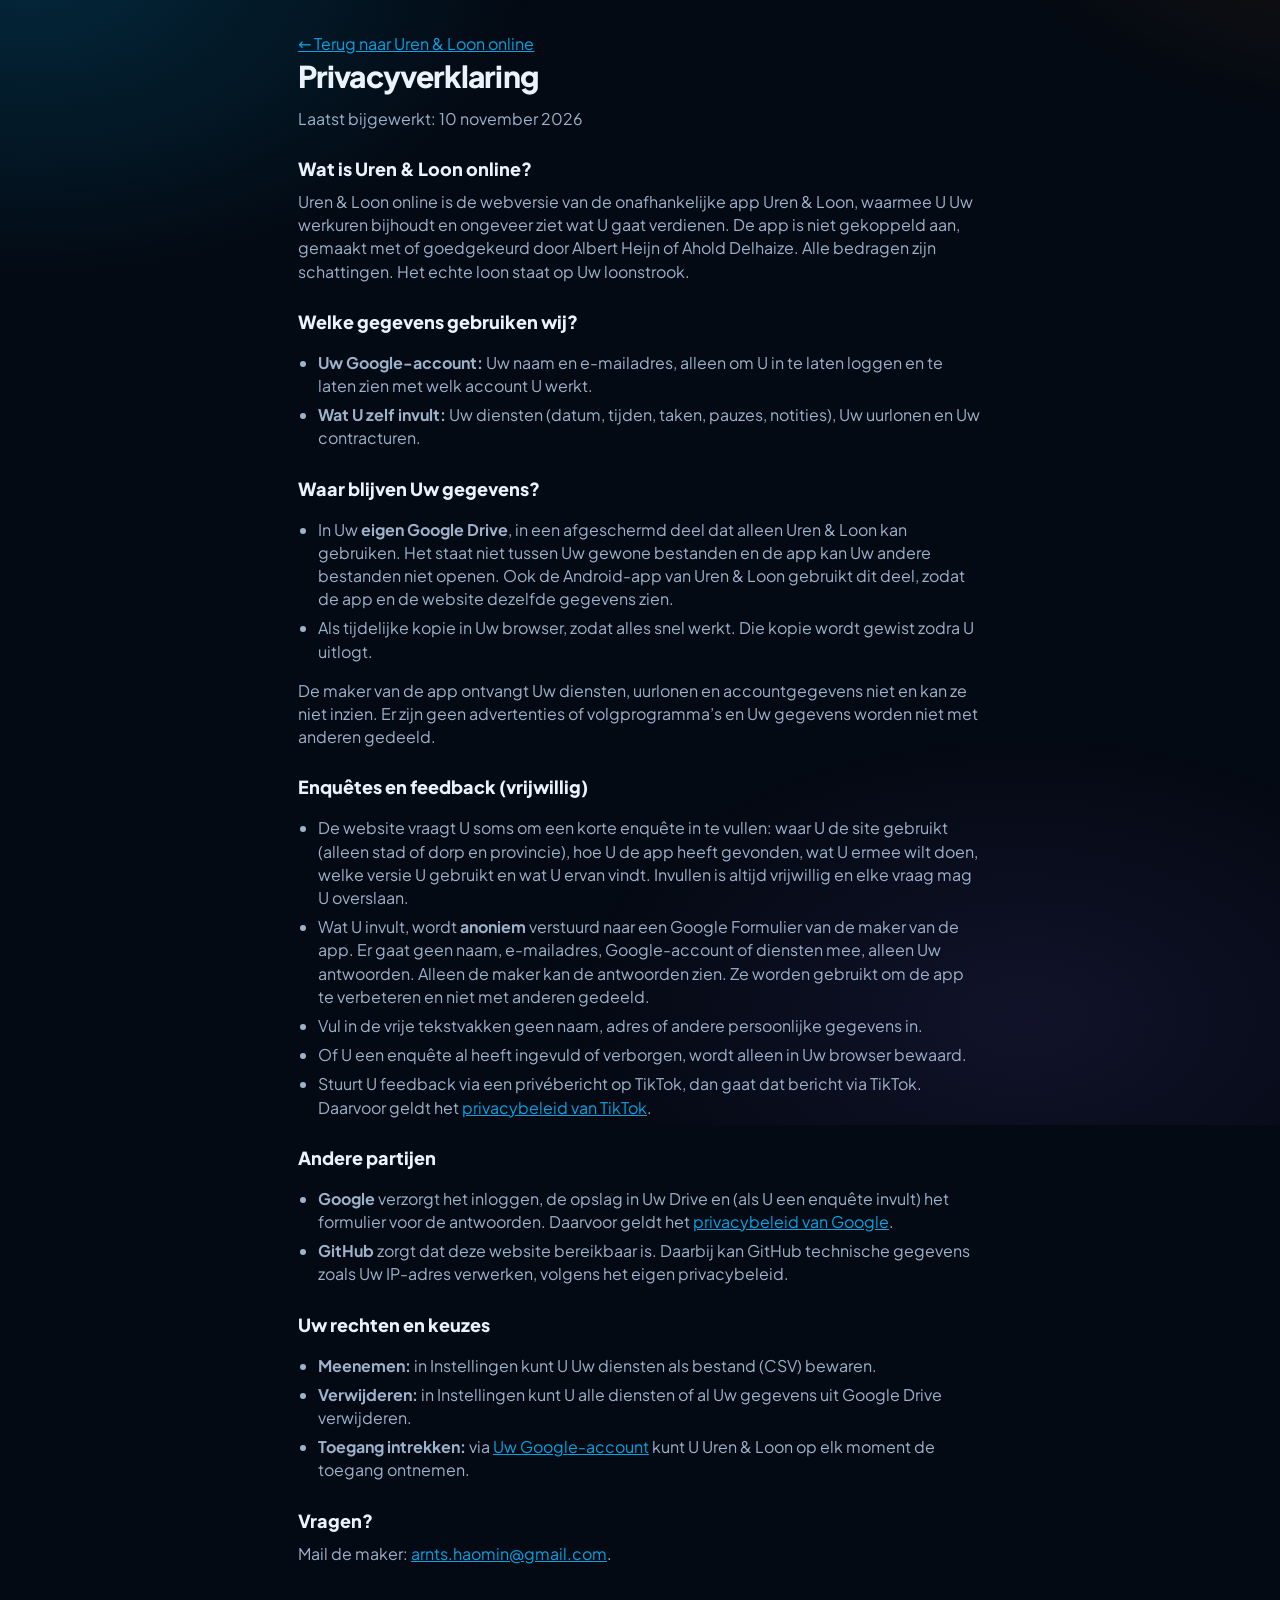
==== commit 2669eba6: "Add files via upload" ====
--- a/privacy.html
+++ b/privacy.html
@@ -14,7 +14,7 @@
   <main class="legal">
     <p><a href="index.html">← Terug naar Uren &amp; Loon online</a></p>
     <h1>Privacyverklaring</h1>
-    <p>Laatst bijgewerkt: 2 november 2026</p>
+    <p>Laatst bijgewerkt: 10 november 2026</p>
 
     <h2>Wat is Uren &amp; Loon online?</h2>
     <p>Uren &amp; Loon online is de webversie van de onafhankelijke app Uren &amp; Loon, waarmee U Uw werkuren bijhoudt en ongeveer ziet wat U gaat verdienen. De app is niet gekoppeld aan, gemaakt met of goedgekeurd door Albert Heijn of Ahold Delhaize. Alle bedragen zijn schattingen. Het echte loon staat op Uw loonstrook.</p>
@@ -30,11 +30,20 @@
       <li>In Uw <b>eigen Google Drive</b>, in een afgeschermd deel dat alleen Uren &amp; Loon kan gebruiken. Het staat niet tussen Uw gewone bestanden en de app kan Uw andere bestanden niet openen. Ook de Android-app van Uren &amp; Loon gebruikt dit deel, zodat de app en de website dezelfde gegevens zien.</li>
       <li>Als tijdelijke kopie in Uw browser, zodat alles snel werkt. Die kopie wordt gewist zodra U uitlogt.</li>
     </ul>
-    <p>De maker van de app ontvangt Uw gegevens niet en kan ze niet inzien. Er zijn geen advertenties of volgprogramma’s en Uw gegevens worden niet met anderen gedeeld.</p>
+    <p>De maker van de app ontvangt Uw diensten, uurlonen en accountgegevens niet en kan ze niet inzien. Er zijn geen advertenties of volgprogramma’s en Uw gegevens worden niet met anderen gedeeld.</p>
+
+    <h2>Enquêtes en feedback (vrijwillig)</h2>
+    <ul>
+      <li>De website vraagt U soms om een korte enquête in te vullen: waar U de site gebruikt (alleen stad of dorp en provincie), hoe U de app heeft gevonden, wat U ermee wilt doen, welke versie U gebruikt en wat U ervan vindt. Invullen is altijd vrijwillig en elke vraag mag U overslaan.</li>
+      <li>Wat U invult, wordt <b>anoniem</b> verstuurd naar een Google Formulier van de maker van de app. Er gaat geen naam, e-mailadres, Google-account of diensten mee, alleen Uw antwoorden. Alleen de maker kan de antwoorden zien. Ze worden gebruikt om de app te verbeteren en niet met anderen gedeeld.</li>
+      <li>Vul in de vrije tekstvakken geen naam, adres of andere persoonlijke gegevens in.</li>
+      <li>Of U een enquête al heeft ingevuld of verborgen, wordt alleen in Uw browser bewaard.</li>
+      <li>Stuurt U feedback via een privébericht op TikTok, dan gaat dat bericht via TikTok. Daarvoor geldt het <a href="https://www.tiktok.com/legal/privacy-policy-eea" rel="noopener noreferrer">privacybeleid van TikTok</a>.</li>
+    </ul>
 
     <h2>Andere partijen</h2>
     <ul>
-      <li><b>Google</b> verzorgt het inloggen en de opslag in Uw Drive. Daarvoor geldt het <a href="https://policies.google.com/privacy" rel="noopener noreferrer">privacybeleid van Google</a>.</li>
+      <li><b>Google</b> verzorgt het inloggen, de opslag in Uw Drive en (als U een enquête invult) het formulier voor de antwoorden. Daarvoor geldt het <a href="https://policies.google.com/privacy" rel="noopener noreferrer">privacybeleid van Google</a>.</li>
       <li><b>GitHub</b> zorgt dat deze website bereikbaar is. Daarbij kan GitHub technische gegevens zoals Uw IP-adres verwerken, volgens het eigen privacybeleid.</li>
     </ul>
 
--- a/style.css
+++ b/style.css
@@ -1 +1 @@
-@font-face{font-family:Plus Jakarta Sans;font-weight:400;font-display:swap;src:url(fonts/plus-jakarta-sans-latin-400-normal.woff2) format("woff2")}@font-face{font-family:Plus Jakarta Sans;font-weight:500;font-display:swap;src:url(fonts/plus-jakarta-sans-latin-500-normal.woff2) format("woff2")}@font-face{font-family:Plus Jakarta Sans;font-weight:600;font-display:swap;src:url(fonts/plus-jakarta-sans-latin-600-normal.woff2) format("woff2")}@font-face{font-family:Plus Jakarta Sans;font-weight:700;font-display:swap;src:url(fonts/plus-jakarta-sans-latin-700-normal.woff2) format("woff2")}@font-face{font-family:Plus Jakarta Sans;font-weight:800;font-display:swap;src:url(fonts/plus-jakarta-sans-latin-800-normal.woff2) format("woff2")}:root{--blue: #00A4E4;--blue-deep: #0072B5;--blue-light: #6FD3FA;--orange: #FF7900;--orange-soft: #FFA34F;--green: #22C55E;--red: #EF4444;--amber: #F59E0B;--violet: #8B5CF6;--teal: #14B8A6;--radius: 26px;--ease: cubic-bezier(.2, .8, .2, 1);color-scheme:dark;--bg: #040A13;--bg2: #0A1626;--card: rgba(20, 36, 58, .72);--card-solid: #0F1D31;--line: rgba(120, 160, 210, .16);--text: #EAF2FC;--muted: #9DB2CC;--faint: #6F86A3;--shadow: 0 10px 30px rgba(0, 0, 0, .35)}:root[data-theme=light]{color-scheme:light;--bg: #F4F8FC;--bg2: #EAF1F9;--card: rgba(255, 255, 255, .85);--card-solid: #FFFFFF;--line: rgba(10, 26, 44, .1);--text: #0A1A2C;--muted: #50647D;--faint: #7E92AA;--shadow: 0 10px 28px rgba(10, 60, 110, .12)}@media(prefers-color-scheme:light){:root[data-theme=system]{color-scheme:light;--bg: #F4F8FC;--bg2: #EAF1F9;--card: rgba(255, 255, 255, .85);--card-solid: #FFFFFF;--line: rgba(10, 26, 44, .1);--text: #0A1A2C;--muted: #50647D;--faint: #7E92AA;--shadow: 0 10px 28px rgba(10, 60, 110, .12)}}*{box-sizing:border-box;-webkit-tap-highlight-color:transparent}html,body{margin:0;min-height:100%}body{font-family:Plus Jakarta Sans,system-ui,-apple-system,Segoe UI,Roboto,sans-serif;background:var(--bg);color:var(--text);line-height:1.45}.hidden{display:none!important}h1,h2,h3,p{margin:0}button{font:inherit;color:inherit;cursor:pointer;border:0;background:none}input,select,textarea{font:inherit;color:inherit}a{color:var(--blue)}:focus-visible{outline:3px solid var(--orange);outline-offset:2px;border-radius:10px}.logo-mark{display:grid;place-items:center;border-radius:22.9%;box-shadow:0 8px 22px #006eaa66;flex:none}.logo-mark img{width:100%;height:100%;display:block;border-radius:inherit}.logo-mark.small{width:40px;height:40px;border-radius:22.9%;box-shadow:0 4px 12px #006eaa59}.logo-mark.big{width:96px;height:96px;position:relative}.splash .logo-mark.big:after{content:"";position:absolute;inset:-10px;border-radius:50%;border:4px solid transparent;border-top-color:var(--orange);border-right-color:var(--blue-light);animation:spin 2.4s linear infinite}.online{color:var(--blue);font-weight:700}@keyframes spin{to{transform:rotate(360deg)}}.splash,.login{min-height:100vh;min-height:100dvh;display:grid;place-items:center;text-align:center;padding:24px}.splash{position:fixed;inset:0;z-index:100;background:var(--bg);gap:10px;align-content:center;transition:opacity .4s var(--ease),transform .4s var(--ease)}.splash.out{opacity:0;transform:scale(1.04);pointer-events:none}.splash h1{font-size:30px;font-weight:800;letter-spacing:-.03em;margin-top:18px}.splash p{color:var(--muted)}.fine{font-size:12px;color:var(--faint);max-width:420px;margin-inline:auto}.login-card{width:min(440px,100%);background:var(--card);border:1px solid var(--line);border-radius:32px;padding:34px 26px;box-shadow:var(--shadow);backdrop-filter:blur(18px);display:grid;gap:16px;justify-items:center;animation:rise .6s var(--ease) both}.login-card h1{font-size:30px;font-weight:800;letter-spacing:-.03em;margin-top:10px}.lead{color:var(--muted)}.login-msg{min-height:1.4em;color:var(--red);font-size:14px;font-weight:600}.login-msg.info{color:var(--amber)}.login-points{list-style:none;padding:0;margin:0;display:grid;gap:8px;text-align:left;font-size:13px;color:var(--muted)}.login-points li:before{content:"\2713  ";color:var(--green);font-weight:800}.btn{display:inline-flex;align-items:center;justify-content:center;gap:8px;padding:13px 20px;border-radius:16px;font-weight:700;background:var(--card-solid);border:1px solid var(--line);transition:transform .15s var(--ease),filter .15s;min-height:46px}.btn:active{transform:scale(.96)}.btn.primary{background:linear-gradient(135deg,var(--blue),var(--blue-deep));color:#fff;border-color:transparent;box-shadow:0 8px 22px #0072b566}.btn.accent{background:linear-gradient(135deg,var(--orange-soft),var(--orange));color:#fff;border-color:transparent}.btn.danger{color:var(--red);border-color:#ef444466}.btn.small{padding:8px 14px;min-height:36px;font-size:14px;border-radius:12px}.btn[disabled]{opacity:.5;pointer-events:none}.app{max-width:1360px;margin:0 auto;padding:calc(env(safe-area-inset-top) + 18px) clamp(14px,3vw,40px) 140px}.topbar{display:flex;align-items:center;justify-content:space-between;gap:12px;margin-bottom:14px}.greeting{color:var(--muted);font-size:14px;font-weight:600}.title{font-size:28px;font-weight:800;letter-spacing:-.03em}.topbar-right{display:flex;align-items:center;gap:10px}.sync-pill{font-size:12px;font-weight:700;padding:7px 12px;border-radius:999px;background:var(--card);border:1px solid var(--line);color:var(--muted);display:inline-flex;gap:6px;align-items:center}.sync-pill:before{content:"";width:8px;height:8px;border-radius:50%;background:var(--green)}.sync-pill.busy:before{background:var(--amber);animation:pulse 1s infinite}.sync-pill.off:before{background:var(--faint)}.sync-pill.err:before{background:var(--red)}@keyframes pulse{50%{opacity:.3}}.period-bar{display:flex;gap:8px;overflow-x:auto;padding:4px 2px 12px;scrollbar-width:none;margin-inline:-16px;padding-inline:16px}.period-bar::-webkit-scrollbar{display:none}.chip{flex:none;padding:8px 14px;border-radius:999px;border:1px solid var(--line);background:var(--card);font-size:14px;font-weight:700;color:var(--muted);transition:transform .15s var(--ease),background .2s;white-space:nowrap;position:relative}.chip:active{transform:scale(.95)}.chip.on{background:var(--blue);border-color:var(--blue);color:#fff}.chip.now:after{content:"";position:absolute;top:5px;right:6px;width:6px;height:6px;border-radius:50%;background:var(--orange)}.chip.static{cursor:default}.view{display:grid;gap:14px}.card{background:var(--card);border:1px solid var(--line);border-radius:var(--radius);padding:18px;box-shadow:var(--shadow)}@keyframes rise{0%{opacity:0;transform:translateY(18px) scale(.98)}to{opacity:1;transform:none}}.card h2{font-size:13px;font-weight:800;letter-spacing:.08em;text-transform:uppercase;color:var(--muted);margin-bottom:12px}.muted{color:var(--muted)}.row{display:flex;align-items:center;justify-content:space-between;gap:12px}.stack{display:grid;gap:10px}.hero{color:#fff;border:0;position:relative;overflow:hidden;padding:22px;background:linear-gradient(135deg,#0094d4,#0072b5 55%,#005a94)}.hero:before{content:"";position:absolute;inset:-40%;background:radial-gradient(closest-side,rgba(111,211,250,.45),transparent 70%) 20% 30% / 60% 60% no-repeat,radial-gradient(closest-side,rgba(255,121,0,.35),transparent 70%) 85% 80% / 55% 55% no-repeat;animation:drift 14s ease-in-out infinite alternate}@keyframes drift{to{transform:translate(8%,-6%) rotate(8deg)}}.hero:after{content:"";position:absolute;inset:0;background:linear-gradient(110deg,transparent 35%,rgba(255,255,255,.14) 50%,transparent 65%);background-size:250% 100%;animation:shimmer 5s ease-in-out infinite}@keyframes shimmer{0%{background-position:150% 0}to{background-position:-50% 0}}.hero>*{position:relative;z-index:1}.hero .label{font-size:13px;font-weight:800;letter-spacing:.08em;text-transform:uppercase;opacity:.85}.hero .amount{font-size:clamp(38px,11vw,56px);font-weight:800;letter-spacing:-.04em;line-height:1.05;margin:6px 0 4px;font-variant-numeric:tabular-nums}.hero .note{opacity:.9;font-size:14px}.hero-top{display:flex;justify-content:space-between;gap:12px;align-items:flex-start}.ring{width:78px;height:78px;flex:none;position:relative}.ring svg{width:100%;height:100%;transform:rotate(-90deg)}.ring .track{stroke:#ffffff40}.ring .bar{stroke:#fff;stroke-linecap:round;transition:stroke-dashoffset 1.2s var(--ease)}.ring .txt{position:absolute;inset:0;display:grid;place-items:center;text-align:center;font-weight:800;font-size:20px;line-height:1}.ring .txt small{display:block;font-size:9px;font-weight:700;opacity:.85;letter-spacing:.04em;margin-top:2px}.hero-stats{display:grid;grid-template-columns:repeat(3,1fr);gap:8px;margin-top:18px}.hero-stats div{background:#ffffff29;border-radius:16px;padding:10px 12px}.hero-stats b{display:block;font-size:17px;font-weight:800;font-variant-numeric:tabular-nums}.hero-stats span{font-size:11px;font-weight:700;opacity:.85;text-transform:uppercase;letter-spacing:.06em}.progress{height:10px;border-radius:99px;background:var(--line);overflow:hidden}.progress>i{display:block;height:100%;border-radius:99px;background:linear-gradient(90deg,var(--blue),var(--blue-light));transition:width 1s var(--ease)}.big-num{font-size:26px;font-weight:800;letter-spacing:-.03em;font-variant-numeric:tabular-nums}.pos{color:var(--green)}.neg{color:var(--red)}.balance-bar{position:relative;height:14px;border-radius:99px;background:var(--line);margin:14px 0 6px}.balance-bar .planned{position:absolute;inset:0 auto 0 0;border-radius:99px;background:color-mix(in srgb,var(--blue) 40%,transparent)}.balance-bar .worked{position:absolute;inset:0 auto 0 0;border-radius:99px;background:var(--blue)}.balance-bar .contract{position:absolute;top:-5px;bottom:-5px;width:3px;background:var(--orange);border-radius:2px}.legend{display:flex;flex-wrap:wrap;gap:14px;font-size:12px;color:var(--muted)}.legend i{display:inline-block;width:10px;height:10px;border-radius:3px;margin-right:5px;vertical-align:-1px}.bars{display:flex;align-items:flex-end;gap:4px;height:150px;padding-top:10px}.bars .b{flex:1;min-width:4px;display:flex;flex-direction:column;justify-content:flex-end;align-items:center;height:100%;position:relative}.bars .b i{display:block;width:100%;border-radius:6px 6px 2px 2px;background:linear-gradient(180deg,var(--blue-light),var(--blue));min-height:2px;transform-origin:bottom;transition:filter .2s,transform .2s var(--ease)}.bars .b.sur i{background:linear-gradient(180deg,var(--orange-soft),var(--orange))}@keyframes grow{0%{transform:scaleY(0)}}.bars-axis{display:flex;justify-content:space-between;font-size:11px;color:var(--faint);margin-top:6px}.chart-readout{min-height:1.4em;font-size:14px;font-weight:700;margin-bottom:4px}.tiles{display:grid;grid-template-columns:repeat(2,1fr);gap:12px}.tile{background:var(--card);border:1px solid var(--line);border-radius:22px;padding:14px 16px}.tile span{font-size:11px;font-weight:800;letter-spacing:.08em;text-transform:uppercase;color:var(--muted)}.tile b{display:block;font-size:22px;font-weight:800;letter-spacing:-.03em;margin-top:4px;font-variant-numeric:tabular-nums}.tile small{color:var(--faint);font-size:12px}.disclaimer{text-align:center;font-size:12px;color:var(--faint);padding:4px 12px}.empty{text-align:center;padding:34px 20px;display:grid;gap:12px;justify-items:center}.empty h2{text-transform:none;letter-spacing:-.02em;font-size:20px;color:var(--text);margin:0}.week-head{display:flex;justify-content:space-between;font-size:13px;font-weight:800;color:var(--muted);letter-spacing:.04em;text-transform:uppercase;padding:8px 4px 0}.shift{display:grid;grid-template-columns:56px 1fr auto;gap:14px;align-items:center;padding:14px;border-radius:22px;background:var(--card);border:1px solid var(--line);text-align:left;width:100%;transition:transform .2s var(--ease),border-color .2s,box-shadow .2s}.shift:active{transform:scale(.98)}.date-block{width:56px;height:62px;border-radius:16px;display:grid;place-items:center;align-content:center;color:#fff;font-weight:800;line-height:1.1}.date-block small{font-size:11px;opacity:.9;text-transform:uppercase;letter-spacing:.06em}.date-block b{font-size:22px}.shift .times{font-weight:800;font-size:16px}.shift .sub{font-size:13px;color:var(--muted)}.shift .money{text-align:right;font-weight:800;font-size:17px;font-variant-numeric:tabular-nums}.shift .money small{display:block;font-size:12px;font-weight:600;color:var(--orange)}.seg{display:flex;height:6px;border-radius:99px;overflow:hidden;margin-top:8px;gap:1px}.seg i{display:block;height:100%}.pills{display:flex;flex-wrap:wrap;gap:6px;margin-top:8px}.pill{font-size:11px;font-weight:800;padding:3px 9px;border-radius:99px;background:var(--line);color:var(--muted)}.pill.o{background:#ff790029;color:var(--orange)}.pill.b{background:#00a4e429;color:var(--blue)}.pill.y{background:#f59e0b2e;color:var(--amber)}.shift-wrap{display:grid;gap:6px}.shift-actions{display:flex;gap:8px;justify-content:flex-end}.sum-row{display:grid;grid-template-columns:repeat(3,1fr);gap:8px;text-align:center}.sum-row b{display:block;font-size:19px;font-weight:800;font-variant-numeric:tabular-nums}.sum-row span{font-size:11px;font-weight:700;color:var(--muted);text-transform:uppercase;letter-spacing:.06em}.filters{display:flex;gap:8px;overflow-x:auto;scrollbar-width:none;padding-bottom:2px}.filters::-webkit-scrollbar{display:none}.nav{position:fixed;left:0;right:0;bottom:calc(env(safe-area-inset-bottom) + 16px);display:flex;justify-content:center;align-items:center;gap:12px;z-index:20;pointer-events:none;transition:transform .35s var(--ease),opacity .3s}.nav.away{transform:translateY(140%);opacity:0}.nav>*{pointer-events:auto}.nav-pill{position:relative;display:flex;padding:6px;border-radius:999px;background:var(--card-solid);border:1px solid var(--line);box-shadow:var(--shadow)}.nav-pill button{position:relative;z-index:1;display:flex;flex-direction:column;align-items:center;gap:2px;padding:8px 16px;min-width:84px;border-radius:999px;color:var(--muted);font-size:11px;font-weight:700;transition:color .25s}.nav-pill button svg{width:22px;height:22px;fill:currentColor}.nav-pill button.on{color:#fff}.nav-indicator{position:absolute;top:6px;bottom:6px;left:6px;border-radius:999px;background:linear-gradient(135deg,var(--blue),var(--blue-deep));transition:transform .4s var(--ease),width .4s var(--ease)}.fab{width:58px;height:58px;border-radius:50%;background:linear-gradient(135deg,var(--orange-soft),var(--orange));box-shadow:0 10px 24px #ff790073;display:grid;place-items:center;transition:transform .15s var(--ease)}.fab:active{transform:scale(.92) rotate(90deg)}.fab svg{width:28px;height:28px;fill:#fff}.overlay{position:fixed;inset:0;z-index:50;background:#02081099;backdrop-filter:blur(6px);display:grid;align-items:end;animation:fade .25s both}.overlay.center{align-items:center;padding:20px}@keyframes fade{0%{opacity:0}}.sheet{background:var(--bg2);width:min(680px,100%);margin:0 auto;max-height:94dvh;overflow:auto;border-radius:30px 30px 0 0;padding:20px 18px calc(env(safe-area-inset-bottom) + 24px);border:1px solid var(--line);animation:slide .4s var(--ease) both;overscroll-behavior:contain}.sheet.full{min-height:94dvh}@keyframes slide{0%{transform:translateY(40px);opacity:0}}.dialog{background:var(--card-solid);width:min(400px,100%);margin:0 auto;border-radius:26px;padding:22px;border:1px solid var(--line);animation:pop .3s var(--ease) both;display:grid;gap:12px}@keyframes pop{0%{transform:scale(.92);opacity:0}}.dialog h3{font-size:19px;font-weight:800;letter-spacing:-.02em}.dialog .actions{display:flex;gap:10px;justify-content:flex-end;flex-wrap:wrap;margin-top:6px}.sheet-head{display:flex;align-items:center;justify-content:space-between;margin-bottom:14px;gap:10px}.sheet-head h2{font-size:22px;font-weight:800;letter-spacing:-.03em;text-transform:none;color:var(--text);margin:0}.icon-btn{width:42px;height:42px;border-radius:14px;background:var(--card);border:1px solid var(--line);display:grid;place-items:center;font-size:20px}.field{display:grid;gap:6px}.field>label,.label{font-size:12px;font-weight:800;letter-spacing:.06em;text-transform:uppercase;color:var(--muted)}.input,select.input,textarea.input{width:100%;padding:12px 14px;border-radius:14px;background:var(--card-solid);border:1px solid var(--line);min-height:46px}textarea.input{min-height:80px;resize:vertical}.grid2{display:grid;grid-template-columns:1fr 1fr;gap:12px}.section{display:grid;gap:12px;padding:16px;border-radius:22px;background:var(--card);border:1px solid var(--line);margin-bottom:12px}.task-chip{display:inline-flex;align-items:center;gap:8px;padding:9px 14px;border-radius:999px;border:2px solid var(--c);color:var(--c);font-weight:800;font-size:14px;background:transparent;transition:background .2s,color .2s,transform .15s}.task-chip.on{background:var(--c);color:#fff}.task-chip:active{transform:scale(.94)}.chips{display:flex;flex-wrap:wrap;gap:8px}.warn{padding:10px 14px;border-radius:14px;font-size:13px;font-weight:600;background:#f59e0b26;color:var(--amber)}.warn.bad{background:#ef444424;color:var(--red)}.switch{display:flex;align-items:center;justify-content:space-between;gap:12px}.switch input{appearance:none;width:50px;height:30px;border-radius:99px;background:var(--line);position:relative;transition:background .2s;flex:none;cursor:pointer}.switch input:after{content:"";position:absolute;top:3px;left:3px;width:24px;height:24px;border-radius:50%;background:#fff;transition:transform .25s var(--ease);box-shadow:0 2px 6px #0000004d}.switch input:checked{background:var(--blue)}.switch input:checked:after{transform:translate(20px)}.switch input:disabled{opacity:.6}.break-row{display:grid;grid-template-columns:1fr 1fr auto auto;gap:8px;align-items:end}.formbar{position:sticky;bottom:calc(-1*env(safe-area-inset-bottom) - 24px);margin:0 -18px;padding:14px 18px calc(env(safe-area-inset-bottom) + 14px);background:var(--bg2);border-top:1px solid var(--line);display:flex;align-items:center;justify-content:space-between;gap:12px}.formbar .est b{font-size:22px;font-weight:800;letter-spacing:-.03em;font-variant-numeric:tabular-nums}.formbar .est span{display:block;font-size:11px;color:var(--muted);font-weight:700;text-transform:uppercase;letter-spacing:.06em}.kv{display:flex;justify-content:space-between;gap:12px;padding:9px 0;border-bottom:1px solid var(--line);font-size:14px}.kv:last-child{border-bottom:0}.kv span:first-child{color:var(--muted)}.kv b{text-align:right;font-variant-numeric:tabular-nums}.timeline{display:grid;gap:8px}.tl-item{display:flex;gap:10px;align-items:center;font-size:14px}.tl-item i{width:12px;height:12px;border-radius:4px;flex:none}.snackbar{position:fixed;left:50%;bottom:calc(env(safe-area-inset-bottom) + 100px);transform:translate(-50%,30px);background:#1d2a3d;color:#fff;padding:12px 16px;border-radius:16px;box-shadow:var(--shadow);display:flex;align-items:center;gap:14px;opacity:0;pointer-events:none;transition:.3s var(--ease);z-index:70;font-weight:600;font-size:14px;max-width:calc(100% - 32px)}.snackbar.show{opacity:1;transform:translate(-50%);pointer-events:auto}.snackbar button{color:var(--orange-soft);font-weight:800}@media(prefers-reduced-motion:reduce){*,*:before,*:after{animation-duration:.01ms!important;animation-iteration-count:1!important;transition-duration:.01ms!important}}.actions{display:flex;gap:10px;flex-wrap:wrap}.dialog p{white-space:pre-line}details summary{list-style-position:inside}.legal{max-width:720px;margin:0 auto;padding:32px 18px 60px}.legal h1{font-size:30px;font-weight:800;letter-spacing:-.03em;margin-bottom:8px}.legal h2{font-size:18px;font-weight:800;margin:26px 0 8px}.legal p,.legal li{color:var(--muted)}.legal ul{padding-left:20px;display:grid;gap:6px}.hero .label{color:#fff}.bars{justify-content:center}.bars .b{flex:1 1 0;max-width:34px}.field,.section,.section>*{min-width:0}.input{min-width:0}.break-row{grid-template-columns:minmax(0,1fr) minmax(0,1fr) auto auto}.sheet{overflow-x:hidden}.section .row{flex-wrap:wrap}.rate-row{display:grid;grid-template-columns:minmax(0,1fr) minmax(0,1fr) auto;gap:8px;align-items:end}.rate-row .field:nth-child(3){grid-column:1 / 3;grid-row:2}.rate-row .icon-btn{grid-column:3;grid-row:1}.dot{width:22px;height:22px;border-radius:50%;border:2px solid var(--line);flex:none}.kv.strong{font-weight:800}.kv.strong b,.kv.strong span{color:var(--text)}.kv{flex-wrap:wrap;align-items:center}:root{--sidebar: 252px}html{scroll-behavior:smooth}body{position:relative}body:before{content:"";position:fixed;inset:-25%;z-index:-1;pointer-events:none;will-change:transform;background:radial-gradient(38% 34% at 18% 14%,rgba(0,164,228,.2),transparent 70%),radial-gradient(30% 28% at 88% 6%,rgba(255,121,0,.11),transparent 70%),radial-gradient(34% 30% at 70% 92%,rgba(139,92,246,.1),transparent 70%);animation:bgdrift 46s ease-in-out infinite alternate}@keyframes bgdrift{0%{transform:translateZ(0) scale(1)}to{transform:translate3d(3%,2.5%,0) scale(1.08)}}.view{display:grid;gap:clamp(12px,1.4vw,20px);grid-template-columns:minmax(0,1fr);grid-auto-flow:dense;align-items:stretch}.view>*{min-width:0}#live-card{display:contents}.week-head{padding-top:14px}.tiles{gap:clamp(10px,1.2vw,16px)}.period-bar{-webkit-mask-image:linear-gradient(90deg,transparent 0,#000 22px,#000 calc(100% - 28px),transparent 100%);mask-image:linear-gradient(90deg,transparent 0,#000 22px,#000 calc(100% - 28px),transparent 100%)}.nav-brand,.nav-foot{display:none}.nav-pill button svg{transition:transform .3s var(--ease)}.nav-pill button.on svg{animation:navpop .5s var(--ease)}@keyframes navpop{0%{transform:scale(.7) rotate(-12deg)}60%{transform:scale(1.18) rotate(4deg)}to{transform:none}}@keyframes rise{0%{opacity:0;transform:translateY(18px) scale(.98)}}@keyframes viewR{0%{opacity:0;transform:translate(28px)}}@keyframes viewL{0%{opacity:0;transform:translate(-28px)}}@keyframes ringdraw{0%{stroke-dashoffset:var(--circ)}}@keyframes growx{0%{transform:scaleX(0)}}@keyframes growy{0%{transform:scaleY(0)}}@keyframes removeOut{to{opacity:0;transform:translate(-36px) scale(.94)}}@keyframes starpop{0%{transform:scale(.4) rotate(-20deg)}55%{transform:scale(1.35) rotate(8deg)}to{transform:none}}@keyframes sheetOut{to{opacity:0;transform:translateY(24px) scale(.98)}}@keyframes fadeOut{to{opacity:0}}@keyframes popOut{to{opacity:0;transform:scale(.94)}}.view.enter-r{animation:viewR .38s var(--ease)}.view.enter-l{animation:viewL .38s var(--ease)}.view.animate .card,.view.animate .tile,.view.animate .shift-wrap,.view.animate .week-head,.view.animate .filters{animation:rise .6s var(--ease) backwards;animation-delay:calc(var(--i, 0) * 60ms)}.view.animate .tile{animation-delay:calc(var(--i, 0) * 60ms + .12s)}.view.animate .ring .bar{animation:ringdraw 1.4s var(--ease) .25s backwards}.ring .bar{stroke-dashoffset:var(--off, 0)}.view.animate .progress>i,.view.animate .balance-bar .planned,.view.animate .balance-bar .worked{transform-origin:left;animation:growx 1.1s var(--ease) .3s backwards}.view.animate .bars .b i{animation:growy .9s var(--ease) backwards}.view.animate .seg i{transform-origin:left;animation:growx .8s var(--ease) .2s backwards}.shift-wrap.removing{animation:removeOut .28s var(--ease) forwards;pointer-events:none}.pill.pop{animation:starpop .55s var(--ease)}.overlay.closing{pointer-events:none;animation:fadeOut .2s ease forwards}.overlay.closing .sheet{animation:sheetOut .2s ease forwards}.overlay.closing .dialog{animation:popOut .2s ease forwards}.sync-pill.busy:before{animation:pulse 1s infinite}.confetti{position:fixed;inset:0;pointer-events:none;z-index:90;overflow:hidden}.confetti i{position:absolute;width:9px;height:14px;border-radius:2px;will-change:transform,opacity}@media(hover:hover){.card,.tile,.shift{transition:transform .25s var(--ease),box-shadow .25s,border-color .25s}.card:not(.hero):not(.empty):hover,.tile:hover{transform:translateY(-3px);border-color:color-mix(in srgb,var(--blue) 45%,var(--line));box-shadow:0 18px 40px #00468c38}.shift:hover{transform:translateY(-2px);border-color:color-mix(in srgb,var(--blue) 45%,var(--line));box-shadow:0 12px 28px #00468c33}.chip:hover{transform:translateY(-1px);border-color:var(--blue)}.btn:hover{filter:brightness(1.08)}.bars .b:hover i{filter:brightness(1.15) saturate(1.2);transform:scaleY(1.04)}.nav-pill button:not(.on):hover{color:var(--text)}.fab:hover{transform:scale(1.06)}.icon-btn:hover{border-color:var(--blue)}}.hero .glow{position:absolute;inset:0;z-index:1;pointer-events:none;opacity:0;transition:opacity .3s;background:radial-gradient(320px circle at var(--mx, 70%) var(--my, 0%),rgba(255,255,255,.24),transparent 60%)}.hero:hover .glow{opacity:1}.hero>.glow{position:absolute}@media(min-width:700px){.view.v-dash,.view.v-shifts{grid-template-columns:repeat(2,minmax(0,1fr))}.span-all{grid-column:1 / -1}.span-2{grid-column:span 2}.tiles{grid-template-columns:repeat(4,minmax(0,1fr))}.hero{padding:28px 30px}.hero .amount{font-size:clamp(46px,6vw,76px)}.hero-stats{margin-top:24px}.hero-stats b{font-size:22px}.ring{width:96px;height:96px}.ring .txt{font-size:26px}.topbar{margin-bottom:20px}.title{font-size:clamp(30px,3vw,40px)}.card{padding:22px}.period-bar{margin-inline:0;padding-inline:4px;flex-wrap:nowrap}.overlay{align-items:center;padding:24px}.sheet{border-radius:28px;max-height:min(92dvh,920px);padding-bottom:24px}.sheet.full{min-height:0}.sheet.wide{width:min(940px,100%)}.formbar{bottom:-24px;margin:0 -18px -24px;border-radius:0 0 28px 28px}#form-body{display:grid;grid-template-columns:repeat(2,minmax(0,1fr));gap:0 16px;align-items:start}#form-body>#f-suggest{grid-column:1 / -1}#form-body>#f-suggest:empty{display:none}}@media(min-width:1024px){.app{margin-left:var(--sidebar);max-width:none;padding-bottom:60px;padding-top:28px}.app>.topbar,.app>.period-bar,.app>.view{max-width:1280px;margin-inline:auto}.nav{position:fixed;inset:0 auto 0 0;width:var(--sidebar);flex-direction:column;align-items:stretch;justify-content:flex-start;gap:16px;padding:26px 16px 20px;background:color-mix(in srgb,var(--bg2) 94%,transparent);border-right:1px solid var(--line);pointer-events:auto;transform:none!important;opacity:1!important}.nav-brand{display:flex;align-items:center;gap:12px;padding:0 8px 14px}.nav-brand b{display:block;font-size:17px;font-weight:800;letter-spacing:-.02em}.nav-brand small{color:var(--muted);font-size:12px}.nav-pill{flex-direction:column;border-radius:22px;padding:6px;box-shadow:none;background:transparent;border:0;gap:2px}.nav-pill button{flex-direction:row;justify-content:flex-start;gap:14px;min-width:0;padding:13px 16px;font-size:15px;border-radius:16px}.nav-indicator{inset:6px 6px auto;width:auto;border-radius:16px}.fab{display:flex;align-items:center;justify-content:center;width:100%;height:52px;border-radius:18px;gap:10px;color:#fff;font-weight:800;font-size:15px;margin-top:4px}.fab:after{content:"Nieuwe dienst"}.fab svg{width:24px;height:24px}.nav-foot{display:block;margin-top:auto;padding:0 10px;font-size:11.5px;line-height:1.5;color:var(--faint)}.view.v-set{display:block;column-count:2;column-gap:20px}.view.v-set>*{break-inside:avoid;margin-bottom:20px}.snackbar{left:calc(50% + var(--sidebar) / 2);bottom:32px}}@media(min-width:1180px){.view.v-dash,.view.v-shifts{grid-template-columns:repeat(3,minmax(0,1fr))}}@media(min-width:1700px){.app>.topbar,.app>.period-bar,.app>.view{max-width:1480px}.view.v-set{column-count:3}}@media(max-height:520px)and (orientation:landscape){.nav{bottom:8px}.app{padding-bottom:96px}}.shift-wrap{content-visibility:auto;contain-intrinsic-size:auto 150px}@media(prefers-reduced-motion:reduce){body:before{animation:none}html{scroll-behavior:auto}}.card .row{flex-wrap:wrap;row-gap:6px}.big-num{white-space:nowrap}.card h2{overflow-wrap:anywhere}.bars .b{padding:0;border:0;background:none}.card .row>div:last-child:not(:only-child){margin-left:auto}.onb-ov{align-items:stretch;padding:0;background:#020810b8}.onb{background:var(--bg2);width:min(660px,100%);height:100dvh;margin:0 auto;display:flex;flex-direction:column;overflow:hidden;position:relative;border:1px solid var(--line);animation:slide .45s var(--ease) both}.overlay.closing .onb{animation:sheetOut .2s ease forwards}@media(min-width:700px){.onb-ov{align-items:center;padding:24px}.onb{height:min(780px,92dvh);border-radius:30px}}.onb-head{display:flex;align-items:center;justify-content:space-between;gap:12px;padding:calc(env(safe-area-inset-top) + 16px) 18px 6px}.onb-dots{display:flex;gap:6px}.onb-dots i{width:8px;height:8px;border-radius:99px;background:var(--line);transition:width .35s var(--ease),background .35s}.onb-dots i.on{width:26px;background:var(--blue)}.onb-dots i.done{background:color-mix(in srgb,var(--blue) 55%,transparent)}.onb-body{flex:1;overflow:auto;padding:12px 24px 24px;overscroll-behavior:contain}.onb-page{display:grid;gap:16px;align-content:start;animation:viewR .45s var(--ease)}.onb-page.back{animation:viewL .45s var(--ease)}.onb-page h2{font-size:clamp(26px,5vw,34px);font-weight:800;letter-spacing:-.03em;line-height:1.1;margin:0;text-transform:none;color:var(--text)}.onb-page .lead{font-size:16px}.onb-hero{display:grid;place-items:center;padding:18px 0 6px}.onb-foot{display:flex;justify-content:space-between;gap:12px;padding:14px 18px calc(env(safe-area-inset-bottom) + 16px);border-top:1px solid var(--line)}.onb-foot .btn.primary{flex:1;max-width:340px;margin-left:auto}.onb-points{list-style:none;padding:0;margin:0;display:grid;gap:10px}.onb-points li{display:grid;gap:2px;padding:14px 16px;border-radius:18px;background:var(--card);border:1px solid var(--line)}.onb-points li span{color:var(--muted);font-size:14px}.onb-sum{cursor:pointer;font-weight:700;color:var(--blue);font-size:14px}.linklike{color:var(--blue);font-weight:700;font-size:14px;text-decoration:underline;justify-self:start;padding:4px 0}.onb-steps{list-style:none;padding:0;margin:0;display:grid;gap:8px;counter-reset:s}.onb-steps li{display:grid;gap:2px;padding:12px 14px 12px 50px;border-radius:16px;border:1px solid var(--line);background:var(--card);position:relative;counter-increment:s;transition:border-color .3s,background .3s}.onb-steps li:before{content:counter(s);position:absolute;left:14px;top:12px;width:26px;height:26px;border-radius:50%;display:grid;place-items:center;font-weight:800;font-size:13px;background:var(--line)}.onb-steps li.ok{border-color:color-mix(in srgb,var(--green) 55%,var(--line))}.onb-steps li.ok:before{content:"\2713";background:var(--green);color:#fff}.onb-steps li span{color:var(--muted);font-size:13px}.onb-demo{padding:4px 0;min-height:150px;display:grid;align-content:center}.onb-gone{display:flex;justify-content:space-between;align-items:center;gap:12px;padding:18px;border-radius:18px;border:1px dashed var(--line);color:var(--muted);animation:rise .4s var(--ease) backwards}.btn.pulse{animation:pulsering 1.6s ease-out infinite}@keyframes pulsering{0%{box-shadow:0 0 color-mix(in srgb,var(--orange) 60%,transparent)}70%{box-shadow:0 0 0 12px transparent}to{box-shadow:0 0 0 0 transparent}}.onb-check{width:64px;height:64px;justify-self:start}.onb-check.big{width:96px;height:96px;justify-self:center}.onb-check svg{width:100%;height:100%}.onb-check circle{fill:none;stroke:var(--green);stroke-width:3;stroke-dasharray:145;stroke-dashoffset:145;animation:draw .7s var(--ease) .1s forwards}.onb-check path{fill:none;stroke:var(--green);stroke-width:4;stroke-linecap:round;stroke-linejoin:round;stroke-dasharray:40;stroke-dashoffset:40;animation:draw .5s var(--ease) .6s forwards}@keyframes draw{to{stroke-dashoffset:0}}@media(prefers-reduced-motion:reduce){.btn.pulse{animation:none}.onb-check circle,.onb-check path{animation:none;stroke-dashoffset:0}}.onb-page .fine{margin:0;max-width:none;text-align:left}
+@font-face{font-family:Plus Jakarta Sans;font-weight:400;font-display:swap;src:url(fonts/plus-jakarta-sans-latin-400-normal.woff2) format("woff2")}@font-face{font-family:Plus Jakarta Sans;font-weight:500;font-display:swap;src:url(fonts/plus-jakarta-sans-latin-500-normal.woff2) format("woff2")}@font-face{font-family:Plus Jakarta Sans;font-weight:600;font-display:swap;src:url(fonts/plus-jakarta-sans-latin-600-normal.woff2) format("woff2")}@font-face{font-family:Plus Jakarta Sans;font-weight:700;font-display:swap;src:url(fonts/plus-jakarta-sans-latin-700-normal.woff2) format("woff2")}@font-face{font-family:Plus Jakarta Sans;font-weight:800;font-display:swap;src:url(fonts/plus-jakarta-sans-latin-800-normal.woff2) format("woff2")}:root{--blue: #00A4E4;--blue-deep: #0072B5;--blue-light: #6FD3FA;--orange: #FF7900;--orange-soft: #FFA34F;--green: #22C55E;--red: #EF4444;--amber: #F59E0B;--violet: #8B5CF6;--teal: #14B8A6;--radius: 26px;--ease: cubic-bezier(.2, .8, .2, 1);color-scheme:dark;--bg: #040A13;--bg2: #0A1626;--card: rgba(20, 36, 58, .72);--card-solid: #0F1D31;--line: rgba(120, 160, 210, .16);--text: #EAF2FC;--muted: #9DB2CC;--faint: #6F86A3;--shadow: 0 10px 30px rgba(0, 0, 0, .35)}:root[data-theme=light]{color-scheme:light;--bg: #F4F8FC;--bg2: #EAF1F9;--card: rgba(255, 255, 255, .85);--card-solid: #FFFFFF;--line: rgba(10, 26, 44, .1);--text: #0A1A2C;--muted: #50647D;--faint: #7E92AA;--shadow: 0 10px 28px rgba(10, 60, 110, .12)}@media(prefers-color-scheme:light){:root[data-theme=system]{color-scheme:light;--bg: #F4F8FC;--bg2: #EAF1F9;--card: rgba(255, 255, 255, .85);--card-solid: #FFFFFF;--line: rgba(10, 26, 44, .1);--text: #0A1A2C;--muted: #50647D;--faint: #7E92AA;--shadow: 0 10px 28px rgba(10, 60, 110, .12)}}*{box-sizing:border-box;-webkit-tap-highlight-color:transparent}html,body{margin:0;min-height:100%}body{font-family:Plus Jakarta Sans,system-ui,-apple-system,Segoe UI,Roboto,sans-serif;background:var(--bg);color:var(--text);line-height:1.45}.hidden{display:none!important}h1,h2,h3,p{margin:0}button{font:inherit;color:inherit;cursor:pointer;border:0;background:none}input,select,textarea{font:inherit;color:inherit}a{color:var(--blue)}:focus-visible{outline:3px solid var(--orange);outline-offset:2px;border-radius:10px}.logo-mark{display:grid;place-items:center;border-radius:22.9%;box-shadow:0 8px 22px #006eaa66;flex:none}.logo-mark img{width:100%;height:100%;display:block;border-radius:inherit}.logo-mark.small{width:40px;height:40px;border-radius:22.9%;box-shadow:0 4px 12px #006eaa59}.logo-mark.big{width:96px;height:96px;position:relative}.splash .logo-mark.big:after{content:"";position:absolute;inset:-10px;border-radius:50%;border:4px solid transparent;border-top-color:var(--orange);border-right-color:var(--blue-light);animation:spin 2.4s linear infinite}.online{color:var(--blue);font-weight:700}@keyframes spin{to{transform:rotate(360deg)}}.splash,.login{min-height:100vh;min-height:100dvh;display:grid;place-items:center;text-align:center;padding:24px}.splash{position:fixed;inset:0;z-index:100;background:var(--bg);gap:10px;align-content:center;transition:opacity .4s var(--ease),transform .4s var(--ease)}.splash.out{opacity:0;transform:scale(1.04);pointer-events:none}.splash h1{font-size:30px;font-weight:800;letter-spacing:-.03em;margin-top:18px}.splash p{color:var(--muted)}.fine{font-size:12px;color:var(--faint);max-width:420px;margin-inline:auto}.login-card{width:min(440px,100%);background:var(--card);border:1px solid var(--line);border-radius:32px;padding:34px 26px;box-shadow:var(--shadow);backdrop-filter:blur(18px);display:grid;gap:16px;justify-items:center;animation:rise .6s var(--ease) both}.login-card h1{font-size:30px;font-weight:800;letter-spacing:-.03em;margin-top:10px}.lead{color:var(--muted)}.login-msg{min-height:1.4em;color:var(--red);font-size:14px;font-weight:600}.login-msg.info{color:var(--amber)}.login-points{list-style:none;padding:0;margin:0;display:grid;gap:8px;text-align:left;font-size:13px;color:var(--muted)}.login-points li:before{content:"\2713  ";color:var(--green);font-weight:800}.btn{display:inline-flex;align-items:center;justify-content:center;gap:8px;padding:13px 20px;border-radius:16px;font-weight:700;background:var(--card-solid);border:1px solid var(--line);transition:transform .15s var(--ease),filter .15s;min-height:46px}.btn:active{transform:scale(.96)}.btn.primary{background:linear-gradient(135deg,var(--blue),var(--blue-deep));color:#fff;border-color:transparent;box-shadow:0 8px 22px #0072b566}.btn.accent{background:linear-gradient(135deg,var(--orange-soft),var(--orange));color:#fff;border-color:transparent}.btn.danger{color:var(--red);border-color:#ef444466}.btn.small{padding:8px 14px;min-height:36px;font-size:14px;border-radius:12px}.btn[disabled]{opacity:.5;pointer-events:none}.app{max-width:1360px;margin:0 auto;padding:calc(env(safe-area-inset-top) + 18px) clamp(14px,3vw,40px) 140px}.topbar{display:flex;align-items:center;justify-content:space-between;gap:12px;margin-bottom:14px}.greeting{color:var(--muted);font-size:14px;font-weight:600}.title{font-size:28px;font-weight:800;letter-spacing:-.03em}.topbar-right{display:flex;align-items:center;gap:10px}.sync-pill{font-size:12px;font-weight:700;padding:7px 12px;border-radius:999px;background:var(--card);border:1px solid var(--line);color:var(--muted);display:inline-flex;gap:6px;align-items:center}.sync-pill:before{content:"";width:8px;height:8px;border-radius:50%;background:var(--green)}.sync-pill.busy:before{background:var(--amber);animation:pulse 1s infinite}.sync-pill.off:before{background:var(--faint)}.sync-pill.err:before{background:var(--red)}@keyframes pulse{50%{opacity:.3}}.period-bar{display:flex;flex-direction:column;gap:8px;padding:4px 0 12px}.pb-top{display:flex;align-items:center;gap:8px;flex-wrap:wrap}.pb-sep{width:1px;height:22px;background:var(--line);margin-inline:2px}.pb-row{display:flex;align-items:center;gap:6px;min-width:0}.pb-scroll{display:flex;gap:8px;flex:1;min-width:0;overflow-x:auto;padding:4px 4px 10px;scrollbar-width:thin;scrollbar-color:var(--line) transparent;cursor:grab;outline:none;overscroll-behavior-x:contain}.pb-scroll.drag{cursor:grabbing;user-select:none}.pb-scroll::-webkit-scrollbar{height:6px}.pb-scroll::-webkit-scrollbar-thumb{background:var(--line);border-radius:6px}.pb-scroll:focus-visible{box-shadow:0 0 0 2px var(--blue);border-radius:12px}.pb-arrow{flex:none;width:32px;height:32px;border-radius:50%;border:1px solid var(--line);background:var(--card);color:var(--muted);font-size:20px;line-height:1;font-weight:700;display:grid;place-items:center;padding:0 0 2px;transition:opacity .2s,transform .15s var(--ease)}.pb-arrow:disabled{opacity:.3;pointer-events:none}.pb-arrow:active{transform:scale(.92)}.period-bar.pb-fits .pb-arrow{display:none}.chip{flex:none;padding:8px 14px;border-radius:999px;border:1px solid var(--glass-border, var(--line));background:var(--card);font-size:14px;font-weight:600;color:var(--text);transition:transform .15s var(--ease),background .2s;white-space:nowrap;position:relative}.chip:active{transform:scale(.95)}.chip.on{background:linear-gradient(90deg,var(--blue),var(--blue-deep));border-color:transparent;color:#fff;font-weight:700}.chip.now:after{content:none}.chip.static{cursor:default}.view{display:grid;gap:14px}.card{background:var(--card);border:1px solid var(--line);border-radius:var(--radius);padding:18px;box-shadow:var(--shadow)}@keyframes rise{0%{opacity:0;transform:translateY(18px) scale(.98)}to{opacity:1;transform:none}}.card h2{font-size:13px;font-weight:800;letter-spacing:.08em;text-transform:uppercase;color:var(--muted);margin-bottom:12px}.muted{color:var(--muted)}.row{display:flex;align-items:center;justify-content:space-between;gap:12px}.stack{display:grid;gap:10px}.hero{color:#fff;border:0;position:relative;overflow:hidden;padding:22px;background:linear-gradient(135deg,#0094d4,#0072b5 55%,#005a94)}.hero:before{content:"";position:absolute;inset:-40%;background:radial-gradient(closest-side,rgba(111,211,250,.45),transparent 70%) 20% 30% / 60% 60% no-repeat,radial-gradient(closest-side,rgba(255,121,0,.35),transparent 70%) 85% 80% / 55% 55% no-repeat;animation:drift 14s ease-in-out infinite alternate}@keyframes drift{to{transform:translate(8%,-6%) rotate(8deg)}}.hero:after{content:"";position:absolute;inset:0;background:linear-gradient(110deg,transparent 35%,rgba(255,255,255,.14) 50%,transparent 65%);background-size:250% 100%;animation:shimmer 5s ease-in-out infinite}@keyframes shimmer{0%{background-position:150% 0}to{background-position:-50% 0}}.hero>*{position:relative;z-index:1}.hero .label{font-size:13px;font-weight:800;letter-spacing:.08em;text-transform:uppercase;opacity:.85}.hero .amount{font-size:clamp(38px,11vw,56px);font-weight:800;letter-spacing:-.04em;line-height:1.05;margin:6px 0 4px;font-variant-numeric:tabular-nums}.hero .note{opacity:.9;font-size:14px}.hero-top{display:flex;justify-content:space-between;gap:12px;align-items:flex-start}.ring{width:78px;height:78px;flex:none;position:relative}.ring svg{width:100%;height:100%;transform:rotate(-90deg)}.ring .track{stroke:#ffffff40}.ring .bar{stroke:#fff;stroke-linecap:round;transition:stroke-dashoffset 1.2s var(--ease)}.ring .txt{position:absolute;inset:0;display:grid;place-items:center;text-align:center;font-weight:800;font-size:20px;line-height:1}.ring .txt small{display:block;font-size:9px;font-weight:700;opacity:.85;letter-spacing:.04em;margin-top:2px}.hero-stats{display:grid;grid-template-columns:repeat(3,1fr);gap:8px;margin-top:18px}.hero-stats div{background:#ffffff29;border-radius:16px;padding:10px 12px}.hero-stats b{display:block;font-size:17px;font-weight:800;font-variant-numeric:tabular-nums}.hero-stats span{font-size:11px;font-weight:700;opacity:.85;text-transform:uppercase;letter-spacing:.06em}.progress{height:10px;border-radius:99px;background:var(--line);overflow:hidden}.progress>i{display:block;height:100%;border-radius:99px;background:linear-gradient(90deg,var(--blue),var(--blue-light));transition:width 1s var(--ease)}.big-num{font-size:26px;font-weight:800;letter-spacing:-.03em;font-variant-numeric:tabular-nums}.pos{color:var(--green)}.neg{color:var(--red)}.balance-bar{position:relative;height:14px;border-radius:99px;background:var(--line);margin:14px 0 6px}.balance-bar .planned{position:absolute;inset:0 auto 0 0;border-radius:99px;background:color-mix(in srgb,var(--blue) 40%,transparent)}.balance-bar .worked{position:absolute;inset:0 auto 0 0;border-radius:99px;background:var(--blue)}.balance-bar .contract{position:absolute;top:-5px;bottom:-5px;width:3px;background:var(--orange);border-radius:2px}.legend{display:flex;flex-wrap:wrap;gap:14px;font-size:12px;color:var(--muted)}.legend i{display:inline-block;width:10px;height:10px;border-radius:3px;margin-right:5px;vertical-align:-1px}.bars{display:flex;align-items:flex-end;gap:4px;height:150px;padding-top:10px}.bars .b{flex:1;min-width:4px;display:flex;flex-direction:column;justify-content:flex-end;align-items:center;height:100%;position:relative}.bars .b i{display:block;width:100%;border-radius:6px 6px 2px 2px;background:linear-gradient(180deg,var(--blue-light),var(--blue));min-height:2px;transform-origin:bottom;transition:filter .2s,transform .2s var(--ease)}.bars .b.sur i{background:linear-gradient(180deg,var(--orange-soft),var(--orange))}@keyframes grow{0%{transform:scaleY(0)}}.bars-axis{display:flex;justify-content:space-between;font-size:11px;color:var(--faint);margin-top:6px}.chart-readout{min-height:1.4em;font-size:14px;font-weight:700;margin-bottom:4px}.tiles{display:grid;grid-template-columns:repeat(2,1fr);gap:12px}.tile{background:var(--card);border:1px solid var(--line);border-radius:22px;padding:14px 16px}.tile span{font-size:11px;font-weight:800;letter-spacing:.08em;text-transform:uppercase;color:var(--muted)}.tile b{display:block;font-size:22px;font-weight:800;letter-spacing:-.03em;margin-top:4px;font-variant-numeric:tabular-nums}.tile small{color:var(--faint);font-size:12px}.disclaimer{text-align:center;font-size:12px;color:var(--faint);padding:4px 12px}.empty{text-align:center;padding:34px 20px;display:grid;gap:12px;justify-items:center}.empty h2{text-transform:none;letter-spacing:-.02em;font-size:20px;color:var(--text);margin:0}.week-head{display:flex;justify-content:space-between;font-size:13px;font-weight:800;color:var(--muted);letter-spacing:.04em;text-transform:uppercase;padding:8px 4px 0}.shift{display:grid;grid-template-columns:56px 1fr auto;gap:14px;align-items:center;padding:14px;border-radius:22px;background:var(--card);border:1px solid var(--line);text-align:left;width:100%;transition:transform .2s var(--ease),border-color .2s,box-shadow .2s}.shift:active{transform:scale(.98)}.date-block{width:56px;height:62px;border-radius:16px;display:grid;place-items:center;align-content:center;color:#fff;font-weight:800;line-height:1.1}.date-block small{font-size:11px;opacity:.9;text-transform:uppercase;letter-spacing:.06em}.date-block b{font-size:22px}.shift .times{font-weight:800;font-size:16px}.shift .sub{font-size:13px;color:var(--muted)}.shift .money{text-align:right;font-weight:800;font-size:17px;font-variant-numeric:tabular-nums}.shift .money small{display:block;font-size:12px;font-weight:600;color:var(--orange)}.seg{display:flex;height:6px;border-radius:99px;overflow:hidden;margin-top:8px;gap:1px}.seg i{display:block;height:100%}.pills{display:flex;flex-wrap:wrap;gap:6px;margin-top:8px}.pill{font-size:11px;font-weight:800;padding:3px 9px;border-radius:99px;background:var(--line);color:var(--muted)}.pill.o{background:#ff790029;color:var(--orange)}.pill.b{background:#00a4e429;color:var(--blue)}.pill.y{background:#f59e0b2e;color:var(--amber)}.shift-wrap{display:grid;gap:6px}.shift-actions{display:flex;gap:8px;justify-content:flex-end}.sum-row{display:grid;grid-template-columns:repeat(3,1fr);gap:8px;text-align:center}.sum-row b{display:block;font-size:19px;font-weight:800;font-variant-numeric:tabular-nums}.sum-row span{font-size:11px;font-weight:700;color:var(--muted);text-transform:uppercase;letter-spacing:.06em}.filters{display:flex;gap:8px;overflow-x:auto;scrollbar-width:none;padding-bottom:2px}.filters::-webkit-scrollbar{display:none}.nav{position:fixed;left:0;right:0;bottom:calc(env(safe-area-inset-bottom) + 16px);display:flex;justify-content:center;align-items:center;gap:12px;z-index:20;pointer-events:none;transition:transform .35s var(--ease),opacity .3s}.nav.away{transform:translateY(140%);opacity:0}.nav>*{pointer-events:auto}.nav-pill{position:relative;display:flex;padding:6px;border-radius:999px;background:var(--card-solid);border:1px solid var(--line);box-shadow:var(--shadow)}.nav-pill button{position:relative;z-index:1;display:flex;flex-direction:column;align-items:center;gap:2px;padding:8px 16px;min-width:84px;border-radius:999px;color:var(--muted);font-size:11px;font-weight:700;transition:color .25s}.nav-pill button svg{width:22px;height:22px;fill:currentColor}.nav-pill button.on{color:#fff}.nav-indicator{position:absolute;top:6px;bottom:6px;left:6px;border-radius:999px;background:linear-gradient(135deg,var(--blue),var(--blue-deep));transition:transform .4s var(--ease),width .4s var(--ease)}.fab{width:58px;height:58px;border-radius:50%;background:linear-gradient(135deg,var(--orange-soft),var(--orange));box-shadow:0 10px 24px #ff790073;display:grid;place-items:center;transition:transform .15s var(--ease)}.fab:active{transform:scale(.92) rotate(90deg)}.fab svg{width:28px;height:28px;fill:#fff}.overlay{position:fixed;inset:0;z-index:50;background:#02081099;backdrop-filter:blur(6px);display:grid;align-items:end;animation:fade .25s both}.overlay.center{align-items:center;padding:20px}@keyframes fade{0%{opacity:0}}.sheet{background:var(--bg2);width:min(680px,100%);margin:0 auto;max-height:94dvh;overflow:auto;border-radius:30px 30px 0 0;padding:20px 18px calc(env(safe-area-inset-bottom) + 24px);border:1px solid var(--line);animation:slide .4s var(--ease) both;overscroll-behavior:contain}.sheet.full{min-height:94dvh}@keyframes slide{0%{transform:translateY(40px);opacity:0}}.dialog{background:var(--card-solid);width:min(400px,100%);margin:0 auto;border-radius:26px;padding:22px;border:1px solid var(--line);animation:pop .3s var(--ease) both;display:grid;gap:12px}@keyframes pop{0%{transform:scale(.92);opacity:0}}.dialog h3{font-size:19px;font-weight:800;letter-spacing:-.02em}.dialog .actions{display:flex;gap:10px;justify-content:flex-end;flex-wrap:wrap;margin-top:6px}.sheet-head{display:flex;align-items:center;justify-content:space-between;margin-bottom:14px;gap:10px}.sheet-head h2{font-size:22px;font-weight:800;letter-spacing:-.03em;text-transform:none;color:var(--text);margin:0}.icon-btn{width:42px;height:42px;border-radius:14px;background:var(--card);border:1px solid var(--line);display:grid;place-items:center;font-size:20px}.field{display:grid;gap:6px}.field>label,.label{font-size:12px;font-weight:800;letter-spacing:.06em;text-transform:uppercase;color:var(--muted)}.input,select.input,textarea.input{width:100%;padding:12px 14px;border-radius:14px;background:var(--card-solid);border:1px solid var(--line);min-height:46px}textarea.input{min-height:80px;resize:vertical}.grid2{display:grid;grid-template-columns:1fr 1fr;gap:12px}.section{display:grid;gap:12px;padding:16px;border-radius:22px;background:var(--card);border:1px solid var(--line);margin-bottom:12px}.task-chip{display:inline-flex;align-items:center;gap:8px;padding:9px 14px;border-radius:999px;border:2px solid var(--c);color:var(--c);font-weight:800;font-size:14px;background:transparent;transition:background .2s,color .2s,transform .15s}.task-chip.on{background:var(--c);color:#fff}.task-chip:active{transform:scale(.94)}.chips{display:flex;flex-wrap:wrap;gap:8px}.warn{padding:10px 14px;border-radius:14px;font-size:13px;font-weight:600;background:#f59e0b26;color:var(--amber)}.warn.bad{background:#ef444424;color:var(--red)}.switch{display:flex;align-items:center;justify-content:space-between;gap:12px}.switch input{appearance:none;width:50px;height:30px;border-radius:99px;background:var(--line);position:relative;transition:background .2s;flex:none;cursor:pointer}.switch input:after{content:"";position:absolute;top:3px;left:3px;width:24px;height:24px;border-radius:50%;background:#fff;transition:transform .25s var(--ease);box-shadow:0 2px 6px #0000004d}.switch input:checked{background:var(--blue)}.switch input:checked:after{transform:translate(20px)}.switch input:disabled{opacity:.6}.break-row{display:grid;grid-template-columns:1fr 1fr auto auto;gap:8px;align-items:end}.formbar{position:sticky;bottom:calc(-1*env(safe-area-inset-bottom) - 24px);margin:0 -18px;padding:14px 18px calc(env(safe-area-inset-bottom) + 14px);background:var(--bg2);border-top:1px solid var(--line);display:flex;align-items:center;justify-content:space-between;gap:12px}.formbar .est b{font-size:22px;font-weight:800;letter-spacing:-.03em;font-variant-numeric:tabular-nums}.formbar .est span{display:block;font-size:11px;color:var(--muted);font-weight:700;text-transform:uppercase;letter-spacing:.06em}.kv{display:flex;justify-content:space-between;gap:12px;padding:9px 0;border-bottom:1px solid var(--line);font-size:14px}.kv:last-child{border-bottom:0}.kv span:first-child{color:var(--muted)}.kv b{text-align:right;font-variant-numeric:tabular-nums}.timeline{display:grid;gap:8px}.tl-item{display:flex;gap:10px;align-items:center;font-size:14px}.tl-item i{width:12px;height:12px;border-radius:4px;flex:none}.snackbar{position:fixed;left:50%;bottom:calc(env(safe-area-inset-bottom) + 100px);transform:translate(-50%,30px);background:#1d2a3d;color:#fff;padding:12px 16px;border-radius:16px;box-shadow:var(--shadow);display:flex;align-items:center;gap:14px;opacity:0;pointer-events:none;transition:.3s var(--ease);z-index:70;font-weight:600;font-size:14px;max-width:calc(100% - 32px)}.snackbar.show{opacity:1;transform:translate(-50%);pointer-events:auto}.snackbar button{color:var(--orange-soft);font-weight:800}@media(prefers-reduced-motion:reduce){*,*:before,*:after{animation-duration:.01ms!important;animation-iteration-count:1!important;transition-duration:.01ms!important}}.actions{display:flex;gap:10px;flex-wrap:wrap}.dialog p{white-space:pre-line}details summary{list-style-position:inside}.legal{max-width:720px;margin:0 auto;padding:32px 18px 60px}.legal h1{font-size:30px;font-weight:800;letter-spacing:-.03em;margin-bottom:8px}.legal h2{font-size:18px;font-weight:800;margin:26px 0 8px}.legal p,.legal li{color:var(--muted)}.legal ul{padding-left:20px;display:grid;gap:6px}.hero .label{color:#fff}.bars{justify-content:center}.bars .b{flex:1 1 0;max-width:34px}.field,.section,.section>*{min-width:0}.input{min-width:0}.break-row{grid-template-columns:minmax(0,1fr) minmax(0,1fr) auto auto}.sheet{overflow-x:hidden}.section .row{flex-wrap:wrap}.rate-row{display:grid;grid-template-columns:minmax(0,1fr) minmax(0,1fr) auto;gap:8px;align-items:end}.rate-row .field:nth-child(3){grid-column:1 / 3;grid-row:2}.rate-row .icon-btn{grid-column:3;grid-row:1}.dot{width:22px;height:22px;border-radius:50%;border:2px solid var(--line);flex:none}.kv.strong{font-weight:800}.kv.strong b,.kv.strong span{color:var(--text)}.kv{flex-wrap:wrap;align-items:center}:root{--sidebar: 252px}html{scroll-behavior:smooth}body{position:relative}body:before{content:"";position:fixed;inset:-25%;z-index:-1;pointer-events:none;will-change:transform;background:radial-gradient(38% 34% at 18% 14%,rgba(0,164,228,.2),transparent 70%),radial-gradient(30% 28% at 88% 6%,rgba(255,121,0,.11),transparent 70%),radial-gradient(34% 30% at 70% 92%,rgba(139,92,246,.1),transparent 70%);animation:bgdrift 46s ease-in-out infinite alternate}@keyframes bgdrift{0%{transform:translateZ(0) scale(1)}to{transform:translate3d(3%,2.5%,0) scale(1.08)}}.view{display:grid;gap:clamp(12px,1.4vw,20px);grid-template-columns:minmax(0,1fr);grid-auto-flow:dense;align-items:stretch}.view>*{min-width:0}#live-card{display:contents}.week-head{padding-top:14px}.tiles{gap:clamp(10px,1.2vw,16px)}.nav-brand,.nav-foot{display:none}.nav-pill button svg{transition:transform .3s var(--ease)}.nav-pill button.on svg{animation:navpop .5s var(--ease)}@keyframes navpop{0%{transform:scale(.7) rotate(-12deg)}60%{transform:scale(1.18) rotate(4deg)}to{transform:none}}@keyframes rise{0%{opacity:0;transform:translateY(18px) scale(.98)}}@keyframes viewR{0%{opacity:0;transform:translate(28px)}}@keyframes viewL{0%{opacity:0;transform:translate(-28px)}}@keyframes ringdraw{0%{stroke-dashoffset:var(--circ)}}@keyframes removeOut{to{opacity:0;transform:translate(-36px) scale(.94)}}@keyframes starpop{0%{transform:scale(.4) rotate(-20deg)}55%{transform:scale(1.35) rotate(8deg)}to{transform:none}}@keyframes sheetOut{to{opacity:0;transform:translateY(24px) scale(.98)}}@keyframes fadeOut{to{opacity:0}}@keyframes popOut{to{opacity:0;transform:scale(.94)}}.view.enter-r{animation:viewR .38s var(--ease)}.view.enter-l{animation:viewL .38s var(--ease)}.view.animate .card,.view.animate .tile,.view.animate .shift-wrap,.view.animate .week-head,.view.animate .filters{animation:rise .6s var(--ease) backwards;animation-delay:calc(var(--i, 0) * 60ms)}.view.animate .tile{animation-delay:calc(var(--i, 0) * 60ms + .12s)}.view.animate .ring .bar{animation:ringdraw 1.4s var(--ease) .25s backwards}.ring .bar{stroke-dashoffset:var(--off, 0)}.view.animate .progress>i,.view.animate .balance-bar .planned,.view.animate .balance-bar .worked{transform-origin:left;animation:growx 1.1s var(--ease) .3s backwards}.view.animate .bars .b i{animation:growy .9s var(--ease) backwards}.view.animate .seg i{transform-origin:left;animation:growx .8s var(--ease) .2s backwards}.shift-wrap.removing{animation:removeOut .28s var(--ease) forwards;pointer-events:none}.pill.pop{animation:starpop .55s var(--ease)}.overlay.closing{pointer-events:none;animation:fadeOut .2s ease forwards}.overlay.closing .sheet{animation:sheetOut .2s ease forwards}.overlay.closing .dialog{animation:popOut .2s ease forwards}.sync-pill.busy:before{animation:pulse 1s infinite}.confetti{position:fixed;inset:0;pointer-events:none;z-index:90;overflow:hidden}.confetti i{position:absolute;width:9px;height:14px;border-radius:2px;will-change:transform,opacity}@media(hover:hover){.card,.tile,.shift{transition:transform .25s var(--ease),box-shadow .25s,border-color .25s}.card:not(.hero):not(.empty):hover,.tile:hover{transform:translateY(-3px);border-color:color-mix(in srgb,var(--blue) 45%,var(--line));box-shadow:0 18px 40px #00468c38}.shift:hover{transform:translateY(-2px);border-color:color-mix(in srgb,var(--blue) 45%,var(--line));box-shadow:0 12px 28px #00468c33}.chip:hover{transform:translateY(-1px);border-color:var(--blue)}.btn:hover{filter:brightness(1.08)}.bars .b:hover i{filter:brightness(1.15) saturate(1.2);transform:scaleY(1.04)}.nav-pill button:not(.on):hover{color:var(--text)}.fab:hover{transform:scale(1.06)}.icon-btn:hover{border-color:var(--blue)}}.hero .glow{position:absolute;inset:0;z-index:1;pointer-events:none;opacity:0;transition:opacity .3s;background:radial-gradient(320px circle at var(--mx, 70%) var(--my, 0%),rgba(255,255,255,.24),transparent 60%)}.hero:hover .glow{opacity:1}.hero>.glow{position:absolute}@media(min-width:700px){.view.v-dash,.view.v-shifts{grid-template-columns:repeat(2,minmax(0,1fr))}.span-all{grid-column:1 / -1}.span-2{grid-column:span 2}.tiles{grid-template-columns:repeat(4,minmax(0,1fr))}.hero{padding:28px 30px}.hero .amount{font-size:clamp(46px,6vw,76px)}.hero-stats{margin-top:24px}.hero-stats b{font-size:22px}.ring{width:96px;height:96px}.ring .txt{font-size:26px}.topbar{margin-bottom:20px}.title{font-size:clamp(30px,3vw,40px)}.card{padding:22px}.overlay{align-items:center;padding:24px}.sheet{border-radius:28px;max-height:min(92dvh,920px);padding-bottom:24px}.sheet.full{min-height:0}.sheet.wide{width:min(940px,100%)}.formbar{bottom:-24px;margin:0 -18px -24px;border-radius:0 0 28px 28px}#form-body{display:grid;grid-template-columns:repeat(2,minmax(0,1fr));gap:0 16px;align-items:start}#form-body>#f-suggest{grid-column:1 / -1}#form-body>#f-suggest:empty{display:none}}@media(min-width:1024px){.app{margin-left:var(--sidebar);max-width:none;padding-bottom:60px;padding-top:28px}.app>.topbar,.app>.period-bar,.app>.view{max-width:1280px;margin-inline:auto}.nav{position:fixed;inset:0 auto 0 0;width:var(--sidebar);flex-direction:column;align-items:stretch;justify-content:flex-start;gap:16px;padding:26px 16px 20px;background:color-mix(in srgb,var(--bg2) 94%,transparent);border-right:1px solid var(--line);pointer-events:auto;transform:none!important;opacity:1!important}.nav-brand{display:flex;align-items:center;gap:12px;padding:0 8px 14px}.nav-brand b{display:block;font-size:17px;font-weight:800;letter-spacing:-.02em}.nav-brand small{color:var(--muted);font-size:12px}.nav-pill{flex-direction:column;border-radius:22px;padding:6px;box-shadow:none;background:transparent;border:0;gap:2px}.nav-pill button{flex-direction:row;justify-content:flex-start;gap:14px;min-width:0;padding:13px 16px;font-size:15px;border-radius:16px}.nav-indicator{inset:6px 6px auto;width:auto;border-radius:16px}.fab{display:flex;align-items:center;justify-content:center;width:100%;height:52px;border-radius:18px;gap:10px;color:#fff;font-weight:800;font-size:15px;margin-top:4px}.fab:after{content:"Nieuwe dienst"}.fab svg{width:24px;height:24px}.nav-foot{display:block;margin-top:auto;padding:0 10px;font-size:11.5px;line-height:1.5;color:var(--faint)}.view.v-set{display:block;column-count:2;column-gap:20px}.view.v-set>*{break-inside:avoid;margin-bottom:20px}.snackbar{left:calc(50% + var(--sidebar) / 2);bottom:32px}}@media(min-width:1180px){.view.v-dash,.view.v-shifts{grid-template-columns:repeat(3,minmax(0,1fr))}}@media(min-width:1700px){.app>.topbar,.app>.period-bar,.app>.view{max-width:1480px}.view.v-set{column-count:3}}@media(max-height:520px)and (orientation:landscape){.nav{bottom:8px}.app{padding-bottom:96px}}.shift-wrap{content-visibility:auto;contain-intrinsic-size:auto 150px}@media(prefers-reduced-motion:reduce){body:before{animation:none}html{scroll-behavior:auto}}.card .row{flex-wrap:wrap;row-gap:6px}.big-num{white-space:nowrap}.card h2{overflow-wrap:anywhere}.bars .b{padding:0;border:0;background:none}.card .row>div:last-child:not(:only-child){margin-left:auto}.onb-ov{align-items:stretch;padding:0;background:#020810b8}.onb{background:var(--bg2);width:min(660px,100%);height:100dvh;margin:0 auto;display:flex;flex-direction:column;overflow:hidden;position:relative;border:1px solid var(--line);animation:slide .45s var(--ease) both}.overlay.closing .onb{animation:sheetOut .2s ease forwards}@media(min-width:700px){.onb-ov{align-items:center;padding:24px}.onb{height:min(780px,92dvh);border-radius:30px}}.onb-head{display:flex;align-items:center;justify-content:space-between;gap:12px;padding:calc(env(safe-area-inset-top) + 16px) 18px 6px}.onb-dots{display:flex;gap:6px}.onb-dots i{width:8px;height:8px;border-radius:99px;background:var(--line);transition:width .35s var(--ease),background .35s}.onb-dots i.on{width:26px;background:var(--blue)}.onb-dots i.done{background:color-mix(in srgb,var(--blue) 55%,transparent)}.onb-body{flex:1;overflow:auto;padding:12px 24px 24px;overscroll-behavior:contain}.onb-page{display:grid;gap:16px;align-content:start;animation:viewR .45s var(--ease)}.onb-page.back{animation:viewL .45s var(--ease)}.onb-page h2{font-size:clamp(26px,5vw,34px);font-weight:800;letter-spacing:-.03em;line-height:1.1;margin:0;text-transform:none;color:var(--text)}.onb-page .lead{font-size:16px}.onb-hero{display:grid;place-items:center;padding:18px 0 6px}.onb-foot{display:flex;justify-content:space-between;gap:12px;padding:14px 18px calc(env(safe-area-inset-bottom) + 16px);border-top:1px solid var(--line)}.onb-foot .btn.primary{flex:1;max-width:340px;margin-left:auto}.onb-points{list-style:none;padding:0;margin:0;display:grid;gap:10px}.onb-points li{display:grid;gap:2px;padding:14px 16px;border-radius:18px;background:var(--card);border:1px solid var(--line)}.onb-points li span{color:var(--muted);font-size:14px}.onb-sum{cursor:pointer;font-weight:700;color:var(--blue);font-size:14px}.linklike{color:var(--blue);font-weight:700;font-size:14px;text-decoration:underline;justify-self:start;padding:4px 0}.onb-steps{list-style:none;padding:0;margin:0;display:grid;gap:8px;counter-reset:s}.onb-steps li{display:grid;gap:2px;padding:12px 14px 12px 50px;border-radius:16px;border:1px solid var(--line);background:var(--card);position:relative;counter-increment:s;transition:border-color .3s,background .3s}.onb-steps li:before{content:counter(s);position:absolute;left:14px;top:12px;width:26px;height:26px;border-radius:50%;display:grid;place-items:center;font-weight:800;font-size:13px;background:var(--line)}.onb-steps li.ok{border-color:color-mix(in srgb,var(--green) 55%,var(--line))}.onb-steps li.ok:before{content:"\2713";background:var(--green);color:#fff}.onb-steps li span{color:var(--muted);font-size:13px}.onb-demo{padding:4px 0;min-height:150px;display:grid;align-content:center}.onb-gone{display:flex;justify-content:space-between;align-items:center;gap:12px;padding:18px;border-radius:18px;border:1px dashed var(--line);color:var(--muted);animation:rise .4s var(--ease) backwards}.btn.pulse{animation:pulsering 1.6s ease-out infinite}@keyframes pulsering{0%{box-shadow:0 0 color-mix(in srgb,var(--orange) 60%,transparent)}70%{box-shadow:0 0 0 12px transparent}to{box-shadow:0 0 0 0 transparent}}.onb-check{width:64px;height:64px;justify-self:start}.onb-check.big{width:96px;height:96px;justify-self:center}.onb-check svg{width:100%;height:100%}.onb-check circle{fill:none;stroke:var(--green);stroke-width:3;stroke-dasharray:145;stroke-dashoffset:145;animation:draw .7s var(--ease) .1s forwards}.onb-check path{fill:none;stroke:var(--green);stroke-width:4;stroke-linecap:round;stroke-linejoin:round;stroke-dasharray:40;stroke-dashoffset:40;animation:draw .5s var(--ease) .6s forwards}@keyframes draw{to{stroke-dashoffset:0}}@media(prefers-reduced-motion:reduce){.btn.pulse{animation:none}.onb-check circle,.onb-check path{animation:none;stroke-dashoffset:0}}.onb-page .fine{margin:0;max-width:none;text-align:left}.chip.year{padding:8px 16px;font-weight:800;letter-spacing:.02em}.chip.year.sel{border-color:var(--blue);color:var(--blue);background:var(--card)}.login-or{display:flex;align-items:center;gap:12px;width:100%;color:var(--faint);font-size:12px;font-weight:600}.login-or:before,.login-or:after{content:"";flex:1;height:1px;background:var(--line)}.btn.android{background:var(--card-solid);color:var(--text);border:1px solid var(--line);box-shadow:0 4px 14px #0000001f}.btn.android svg{color:#3ddc84;flex:none}.install-dialog{width:min(480px,calc(100% - 24px));max-height:calc(100dvh - 24px);overflow:auto;padding:22px;border:1px solid var(--line);border-radius:28px;background:var(--card-solid);color:var(--text);box-shadow:0 30px 80px #00000073;text-align:left}.install-dialog[open]{animation:rise .35s var(--ease) both}.install-dialog::backdrop{background:#040a1399;backdrop-filter:blur(6px)}.install-dialog>div{display:grid;gap:14px}.install-dialog [hidden]{display:none!important}.inst-head{display:flex;align-items:center;justify-content:space-between;gap:12px;margin-bottom:14px}.inst-head h2{font-size:21px;font-weight:800;letter-spacing:-.02em}.inst-close{width:36px;height:36px;border-radius:50%;border:1px solid var(--line);background:transparent;color:var(--muted);font-size:22px;line-height:1;cursor:pointer}.inst-notice{border-left:4px solid var(--orange);background:#ff790014;border-radius:6px 14px 14px 6px;padding:12px 14px}.inst-notice h3{font-size:17px;font-weight:800;margin-bottom:6px}.inst-notice ul{margin:0;padding-left:18px;display:grid;gap:7px;font-size:14px;color:var(--muted)}.inst-text{font-size:14px;color:var(--muted)}.inst-version{text-align:center;font-size:13px;font-weight:700;color:var(--muted);background:#78a0d21a;border-radius:12px;padding:9px}.inst-agree{display:flex;gap:12px;align-items:flex-start;font-size:14px;background:#78a0d214;border:1px solid var(--line);border-radius:14px;padding:12px 14px;cursor:pointer}.inst-agree input{width:20px;height:20px;flex:none;margin-top:1px;accent-color:var(--blue);cursor:pointer}.inst-box{display:grid;gap:10px}.inst-box h3{font-size:18px;font-weight:800}.inst-meta{font-size:12px;color:var(--faint)}.inst-label{font-size:14px;font-weight:700}.inst-pass{display:flex;gap:8px;align-items:center;background:#78a0d21a;border:1px solid var(--line);border-radius:12px;padding:8px 8px 8px 12px}.inst-pass code{flex:1;min-width:0;font-family:ui-monospace,SFMono-Regular,Menlo,Consolas,monospace;font-size:15px;font-weight:700;word-break:break-word}.inst-input{width:100%;padding:13px 14px;border-radius:14px;border:1px solid var(--line);background:#78a0d214;color:var(--text);font:inherit;font-size:16px}.inst-input:focus{outline:2px solid var(--blue);outline-offset:1px}.inst-prog[hidden]{display:none}.inst-bar{height:8px;border-radius:8px;background:#78a0d22e;overflow:hidden}.inst-bar i{display:block;height:100%;width:0;background:linear-gradient(90deg,var(--blue),var(--blue-light));transition:width .4s var(--ease)}.inst-steps{margin:4px 0 0;padding-left:20px;display:grid;gap:6px;font-size:13px;color:var(--muted)}:root{--surface: #0D1A2B;--surface-el: #122338;--sunken: rgba(255,255,255,.06);--track: rgba(255,255,255,.12);--chart-line: #6FD3FA;--chart-fill: rgba(0,164,228,.45);--chart-grid: rgba(255,255,255,.08);--positive: #34D399;--negative: #F87171;--warning: #F59E0B;--glass-border: rgba(255,255,255,.14);--hero1: #0A4F8F;--hero2: #0086CC;--hero3: #00A4E4}:root[data-theme=light]{--surface: #FFFFFF;--surface-el: #FFFFFF;--sunken: rgba(10,26,44,.05);--track: rgba(10,26,44,.08);--chart-line: #0072B5;--chart-fill: rgba(0,164,228,.3);--chart-grid: rgba(10,26,44,.07);--positive: #16A34A;--negative: #DC2626;--warning: #D97706;--glass-border: rgba(10,26,44,.12);--hero1: #0072B5;--hero2: #0094D6;--hero3: #22B8F0}@media(prefers-color-scheme:light){:root[data-theme=system]{--surface: #FFFFFF;--surface-el: #FFFFFF;--sunken: rgba(10,26,44,.05);--track: rgba(10,26,44,.08);--chart-line: #0072B5;--chart-fill: rgba(0,164,228,.3);--chart-grid: rgba(10,26,44,.07);--positive: #16A34A;--negative: #DC2626;--warning: #D97706;--glass-border: rgba(10,26,44,.12);--hero1: #0072B5;--hero2: #0094D6;--hero3: #22B8F0}}.view.v-dash{display:block!important;column-count:auto!important}.view.v-dash>*+*{margin-top:14px}.ico{flex:none;display:block}.banner{display:flex;align-items:center;gap:12px;width:100%;text-align:left;border-radius:18px;padding:12px 14px;background:var(--surface);border:1px solid var(--line);color:var(--text)}.banner>div{display:grid;gap:2px;flex:1;min-width:0}.banner b{font-size:15px}.banner span{font-size:13px;color:var(--muted)}.banner .ico{color:var(--blue)}.banner.edit{background:color-mix(in srgb,var(--blue) 12%,transparent);border-color:transparent}.banner.warnb{background:color-mix(in srgb,var(--warning) 14%,transparent);border-color:color-mix(in srgb,var(--warning) 45%,transparent)}.banner.warnb .ico{color:var(--warning)}.banner .arr{font-size:24px;color:var(--muted)}.banner.hint{padding:6px 4px 6px 14px}.banner.hint span{color:var(--text);font-size:13px}.disclaimer{display:flex;gap:8px;align-items:flex-start;font-size:12px;color:var(--faint);padding:4px 8px}.disclaimer .ico{margin-top:2px}.btn.wide{width:100%}.btn .ico{margin-right:2px}.btn.soft{background:var(--surface-el);border:1px solid var(--line)}.btn.ghost{background:none;border:0;color:var(--muted)}.dgrid{display:grid;grid-template-columns:repeat(var(--cols),minmax(0,1fr));grid-auto-rows:100px;gap:12px;position:relative}.dtile{position:relative;min-width:0;min-height:0}.view.animate .dtile{animation:rise .55s var(--ease) both;animation-delay:calc(var(--i) * 45ms + 60ms)}.dtile.added{animation:pop .5s cubic-bezier(.3,1.5,.5,1) both}@keyframes pop{0%{transform:scale(.6);opacity:0}}.dgrid.editing .dtile:not(.dragging):not(.resizing){animation:wiggle .55s ease-in-out infinite alternate;animation-delay:calc(var(--i) * -97ms)}.dgrid.editing .dtile:nth-child(3n){animation-duration:.62s}.dgrid.editing .dtile:nth-child(3n+1){animation-duration:.58s}@keyframes wiggle{0%{transform:rotate(-.7deg)}to{transform:rotate(.7deg)}}.dgrid.editing .t-frame{cursor:grab;user-select:none;-webkit-user-select:none}.dgrid.editing .t-frame *{pointer-events:none}.dtile.dragging{z-index:20}.dtile.dragging .t-frame{box-shadow:0 18px 40px #00000059;cursor:grabbing}body.dash-dragging{user-select:none;-webkit-user-select:none;touch-action:none}.dt-x,.dt-h{position:absolute;z-index:3;display:grid;place-items:center;border-radius:50%;color:#fff;border:2px solid var(--surface);box-shadow:0 4px 10px #00000040;touch-action:none}.dt-x{width:28px;height:28px;left:-8px;top:-8px;background:var(--negative)}.dt-h{width:32px;height:32px;right:4px;bottom:4px;background:linear-gradient(135deg,var(--blue),var(--blue-deep));cursor:nwse-resize}.dt-h .ico{transform:rotate(90deg)}.dtile.resizing:after{content:attr(data-label);position:absolute;left:50%;top:50%;transform:translate(-50%,-50%);background:#040a13d1;color:#fff;padding:6px 14px;border-radius:999px;font-weight:800;font-size:13px;z-index:4}.dtile.resizing .t-frame{outline:2px dashed var(--blue);outline-offset:2px}body.dash-editing .nav{transform:translateY(160%);pointer-events:none}#edit-bar{position:fixed;left:0;right:0;bottom:0;z-index:45;display:flex;gap:12px;padding:24px 16px calc(14px + env(safe-area-inset-bottom));background:linear-gradient(transparent,color-mix(in srgb,var(--bg) 92%,transparent) 40%,var(--bg));animation:up .3s var(--ease)}#edit-bar.out{animation:down .26s var(--ease) forwards}#edit-bar .btn{flex:1;height:56px;border-radius:20px;font-weight:800;max-width:420px}#edit-bar .btn:first-child{margin-left:auto}#edit-bar .btn:last-child{margin-right:auto}@keyframes up{0%{transform:translateY(100%);opacity:0}}@keyframes down{to{transform:translateY(100%);opacity:0}}body.dash-editing .view{padding-bottom:110px}.t-frame{position:relative;height:100%;width:100%;display:flex;flex-direction:column;min-width:0;overflow:hidden;background:var(--card);border:1px solid var(--glass-border);border-radius:var(--radius);padding:16px;box-shadow:var(--shadow);color:var(--text);transition:transform .18s var(--ease),box-shadow .18s}.sz-KLEIN .t-frame{padding:10px;border-radius:22px}.sz-SMAL .t-frame,.sz-BREED .t-frame{padding:14px}.t-frame.clickable{cursor:pointer}.t-frame.clickable:active{transform:scale(.97)}@media(hover:hover){.dgrid:not(.editing) .t-frame.clickable:hover{transform:translateY(-2px);box-shadow:0 14px 32px #00000047}}.t-frame.accent-border{border-color:color-mix(in srgb,var(--blue) 35%,transparent)}.t-row{display:flex;align-items:center;gap:8px;min-width:0}.t-row.fill{flex:1;height:100%;min-height:0}.t-row.top{align-items:flex-start}.t-row.even>*{flex:1;min-width:0}.t-row.eq>*{flex:1;min-width:0;height:100%}.t-row.gap6{gap:6px}.t-row.gap8{gap:8px}.t-row.gap10{gap:10px}.t-row.gap12{gap:12px}.t-row.gap14{gap:14px}.t-row.gap16{gap:16px}.t-col{display:flex;flex-direction:column;min-width:0}.t-col.vc{justify-content:center}.t-col.end{align-items:flex-end}.t-col.center{align-items:center;text-align:center}.t-col.even{justify-content:space-evenly}.t-col.bottom{justify-content:flex-end}.t-col.gap6{gap:6px}.t-col.gap8{gap:8px}.t-col.eq>*{flex:1;min-height:0}.h100{height:100%;min-height:0}.grow1{flex:1;min-width:0}.t-grow{flex:1;min-height:0;display:flex;flex-direction:column}.t-grow.vis{justify-content:flex-end}.t-grow.vc{justify-content:center}.t-grow.center{align-items:center;justify-content:center}.t-grow.h100{height:100%}.t-grow.col{gap:6px}.t-spacer{flex:1;min-height:4px}.sp6{height:6px;flex:none}.sp8{height:8px;flex:none}.t-ic{display:grid;place-items:center;flex:none}.t-bubble{display:grid;place-items:center;flex:none;border-radius:30%;color:var(--c);background:color-mix(in srgb,var(--c) 16%,transparent)}.t-label{display:block;font-size:11px;text-overflow:clip;font-weight:800;letter-spacing:.08em;text-transform:uppercase;color:var(--muted);white-space:nowrap;overflow:hidden;text-overflow:ellipsis;min-width:0}.t-label.l2{white-space:normal;display:-webkit-box;-webkit-line-clamp:2;-webkit-box-orient:vertical;line-height:13px}.t-lbl2{font-size:10px;line-height:12px;color:var(--muted);font-weight:700;display:-webkit-box;-webkit-line-clamp:2;-webkit-box-orient:vertical;overflow:hidden}.t-sub{display:block;font-size:11.5px;color:var(--faint);font-weight:600;min-width:0;overflow:hidden}.t-sub.l1{white-space:nowrap;text-overflow:ellipsis}.t-sub.l2,.t-sub.l3{display:-webkit-box;-webkit-box-orient:vertical;-webkit-line-clamp:2}.t-sub.l3{-webkit-line-clamp:3}.t-sub.center,.center{text-align:center}.t-title{font-size:14.5px;font-weight:800;color:var(--text);white-space:nowrap;overflow:hidden;text-overflow:ellipsis;min-width:0;letter-spacing:-.01em}.t-title.tm{font-size:16px}.t-body{font-size:13px;color:var(--muted);overflow:hidden;display:-webkit-box;-webkit-box-orient:vertical;margin:0}.t-body.l1{-webkit-line-clamp:1}.t-body.l2{-webkit-line-clamp:2}.t-body.l3{-webkit-line-clamp:3}.t-body.l4{-webkit-line-clamp:4}.t-body.l5{-webkit-line-clamp:5}.t-body.l6{-webkit-line-clamp:6}.t-body.sb{font-weight:600;color:var(--text)}.t-body.bm{font-size:14px}.t-body.bl{font-size:16px;line-height:1.45}.t-body.lm{font-size:12.5px;color:var(--text)}.fit{display:block;white-space:nowrap;overflow:hidden;text-overflow:ellipsis;min-width:0;max-width:100%;letter-spacing:-.02em;line-height:1.15;font-variant-numeric:tabular-nums}.v-tl{font-size:22px}.v-hs{font-size:24px}.v-hm{font-size:28px}.v-hl{font-size:34px}.v-tm{font-size:16px}.v-ts{font-size:14.5px}.ll{font-size:14px}.lm{font-size:12.5px}.ts{font-size:14px}.tm{font-size:16px}.tl{font-size:22px;font-weight:800}.xb{font-weight:800}.b{font-weight:700}.white{color:#fff}.right{text-align:right}.t-empty{flex:1;display:grid;place-items:center;text-align:center;font-size:11.5px;color:var(--faint);padding:4px}.t-pill{display:inline-flex;align-items:center;gap:4px;align-self:flex-start;padding:3px 9px;border-radius:999px;font-size:11.5px;font-weight:800;color:var(--c);background:color-mix(in srgb,var(--c) 14%,transparent);white-space:nowrap;max-width:100%;overflow:hidden;text-overflow:ellipsis}.t-notice{display:flex;align-items:center;gap:6px;padding:6px 10px;border-radius:12px;font-size:12px;font-weight:800;color:var(--c);background:color-mix(in srgb,var(--c) 13%,transparent)}.t-notice span{overflow:hidden;display:-webkit-box;-webkit-box-orient:vertical;-webkit-line-clamp:2}.t-notice.l1 span{-webkit-line-clamp:1}.t-fact{display:flex;align-items:center;justify-content:space-between;gap:8px;font-size:12.5px}.t-fact span{color:var(--muted);white-space:nowrap;overflow:hidden;text-overflow:ellipsis}.t-fact b{font-size:13.5px;white-space:nowrap}.t-bvis{width:112px;height:100%;display:flex;align-items:center;justify-content:center;padding:4px 0;flex:none}.t-msg{font-size:12.5px;font-weight:700;white-space:nowrap;overflow:hidden;text-overflow:ellipsis;margin-top:4px}.dot{width:8px;height:8px;border-radius:50%;flex:none;display:inline-block}.dot.lg{width:10px;height:10px}.cap{font-size:10px;color:var(--faint);font-weight:700}.cap.w{width:62px;flex:none}.tnum{font-variant-numeric:tabular-nums}.t-soft{display:flex;align-items:center;justify-content:center;gap:8px;width:100%;padding:10px;border-radius:14px;background:color-mix(in srgb,var(--blue) 14%,transparent);color:var(--blue);font-weight:800;font-size:13px}.t-info{position:absolute;right:8px;top:8px;width:32px;height:32px;display:grid;place-items:center;color:var(--blue);border-radius:50%}.dgrid.editing .t-info{display:none}.t-bars{display:flex;align-items:flex-end;gap:6px;width:100%;height:100%;min-height:0}.t-bars .b{flex:1;height:100%;display:flex;flex-direction:column;justify-content:flex-end;align-items:center;min-width:0}.t-bars .b i{display:block;width:100%;max-width:22px;height:calc(100% * var(--f));border-radius:6px 6px 3px 3px;background:linear-gradient(var(--c),color-mix(in srgb,var(--c) 45%,transparent));transform-origin:bottom;animation:growy .9s cubic-bezier(.3,1.3,.5,1) backwards}.t-bars.lab .b i{height:calc((100% - 16px) * var(--f));flex:none}.t-bars .b span{font-size:9px;color:var(--muted);margin-top:4px;white-space:nowrap;overflow:hidden;max-width:100%}@keyframes growy{0%{transform:scaleY(0)}}.t-bars2{display:flex;flex-direction:column;height:100%;width:100%;min-height:0}.t-bars2 .area{flex:1;position:relative;display:flex;align-items:flex-end;gap:4px;min-height:0}.t-bars2 .b{flex:1;height:100%;display:flex;align-items:flex-end;justify-content:center;position:relative;min-width:0}.t-bars2 .b i{display:block;width:100%;max-width:22px;height:max(2px,var(--h));border-radius:6px 6px 3px 3px;background:linear-gradient(var(--c),color-mix(in srgb,var(--c) 45%,transparent));transform-origin:bottom;animation:growy .9s cubic-bezier(.3,1.3,.5,1) backwards}.t-bars2 .avg{position:absolute;left:0;right:0;border-top:1.5px dashed var(--muted);opacity:.8}.t-bars2 .labs{display:flex;margin-top:3px}.t-bars2 .labs span{flex:1;text-align:center;font-size:9px;color:var(--muted);white-space:nowrap;overflow:hidden}.t-bars2 .labs.sm span{font-size:8px}.t-bars2.div .b{align-items:center}.t-bars2.div .axis{position:absolute;left:0;right:0;top:50%;border-top:1px solid var(--faint)}.t-bars2.div .b i{position:absolute;height:var(--h);border-radius:4px;animation:none}.t-bars2.div .b i.up{bottom:50%;background:var(--positive)}.t-bars2.div .b i.down{top:50%;background:var(--negative)}.t-bars2.year .b i{position:absolute;bottom:0}.t-bars2.year .b i.est{background:color-mix(in srgb,var(--violet) 32%,transparent);animation:none}.t-ring{position:relative;height:100%;aspect-ratio:1;max-width:100%;margin:0 auto}.t-ring svg{width:100%;height:100%;display:block}.t-ring .arc{stroke-dashoffset:var(--o);animation:ringdraw2 1.2s var(--ease) backwards}@keyframes ringdraw2{0%{stroke-dashoffset:var(--c)}}.t-ring .mid{position:absolute;inset:0;display:grid;place-content:center;text-align:center;line-height:1.1}.t-ring .mid b{font-size:14px;font-weight:800}.t-ring .mid small{font-size:9px;opacity:.85;display:block}.t-rwf{display:flex;align-items:center;gap:16px;height:100%;min-height:0}.t-rwf .t-ring{margin:0;flex:none}.t-rwf .facts{flex:1;display:grid;gap:4px;min-width:0}.t-progress{width:100%;height:10px;border-radius:999px;background:var(--track);overflow:hidden}.t-progress i{display:block;height:100%;width:var(--w);border-radius:inherit;transform-origin:left;animation:growx 1s var(--ease) backwards}.t-progress.live i{background:linear-gradient(90deg,var(--green),var(--teal))}@keyframes growx{0%{transform:scaleX(0)}}.t-gauge{width:100%;height:100%;display:block}.t-gauge .needle{transform-origin:60px 60px;animation:needle 1.2s cubic-bezier(.3,1.4,.5,1) backwards}@keyframes needle{0%{transform:rotate(-90deg)}}.t-bal{position:relative;height:10px;border-radius:999px;background:var(--track);overflow:hidden;margin-bottom:6px}.t-bal i{position:absolute;left:0;top:0;bottom:0;border-radius:999px;width:var(--w)}.t-bal .pl{background:color-mix(in srgb,var(--blue) 35%,transparent)}.t-bal .wk{background:linear-gradient(90deg,var(--blue),var(--teal))}.t-bal .ct{width:2px;background:var(--text);border-radius:0}.t-donut{position:relative;height:100%;aspect-ratio:1;max-width:100%}.t-donut svg{width:100%;height:100%;display:block;animation:spinin .9s var(--ease) backwards}@keyframes spinin{0%{transform:rotate(-90deg) scale(.85);opacity:0}}.t-donut .mid{position:absolute;inset:0;display:grid;place-content:center;text-align:center;line-height:1.1;padding:0 18%}.t-donut .mid .cap{white-space:nowrap;overflow:hidden;text-overflow:ellipsis}.dn-h{height:100%;display:flex;justify-content:center;flex:none;min-height:0}.t-grow.center .dn-h{height:100%}.t-tl{min-width:0}.t-tl .n{font-size:12.5px;white-space:nowrap;overflow:hidden;text-overflow:ellipsis}.t-tl b{font-size:12.5px}.t-line{position:relative;flex:1;width:100%;min-height:0;display:flex;flex-direction:column;touch-action:pan-y;cursor:crosshair}.t-line .lc{position:relative;flex:1;min-height:0}.t-line svg{position:absolute;inset:0;width:100%;height:100%;display:block;overflow:visible}.t-line .ln{stroke-dasharray:2000;animation:draw 1.4s var(--ease) backwards}@keyframes draw{0%{stroke-dashoffset:2000}}.t-line .pt{position:absolute;width:8px;height:8px;border-radius:50%;transform:translate(-50%,-50%);pointer-events:none}.t-line .pt.acc{background:var(--orange);border:2px solid var(--surface)}.t-line .pt.sel{width:12px;height:12px;background:var(--surface);border:3px solid var(--chart-line)}.t-line .labs{position:relative;height:14px;flex:none;margin-top:2px}.t-line .labs span{position:absolute;transform:translate(-50%);font-size:9px;color:var(--faint);white-space:nowrap}.t-wh{display:flex;flex-direction:column;flex:1;min-height:0;width:100%;height:100%}.t-wh .area{position:relative;flex:1;min-height:0}.t-wh svg{position:absolute;inset:0;width:100%;height:100%;overflow:visible}.t-wh .bars{position:absolute;inset:0;display:flex;align-items:flex-end}.t-wh .bars .b{flex:1;height:100%;display:flex;align-items:flex-end;justify-content:center}.t-wh .bars i{width:58%;max-width:22px;height:var(--h);border-radius:5px 5px 2px 2px;background:linear-gradient(var(--c),color-mix(in srgb,var(--c) 40%,transparent));transform-origin:bottom;animation:growy .9s var(--ease) backwards}.t-wh .dot{position:absolute;width:7px;height:7px;transform:translate(-50%,-50%);border-radius:50%;background:var(--surface);border:2px solid var(--c)}.t-wh .labs{display:flex;margin-top:3px}.t-wh .labs span{flex:1;text-align:center;font-size:9px;color:var(--muted);white-space:nowrap;overflow:hidden}.t-whleg{display:flex;align-items:center;gap:6px;font-size:11px;color:var(--muted);margin:4px 0;white-space:nowrap}.t-whleg i{width:8px;height:8px;border-radius:2px;display:inline-block}.t-whleg b{width:12px;height:3px;border-radius:2px;display:inline-block;margin-left:8px}.t-ministat{background:var(--sunken);border-radius:12px;padding:6px 8px;min-width:0}.t-ministat span{font-size:10px;color:var(--faint);display:block;white-space:nowrap}.t-seg{width:100%;display:flex;flex-direction:column;justify-content:flex-end;min-height:0;height:100%;overflow:hidden}.t-seg .lr{display:flex;gap:12px;padding:2px 0}.t-seg .li{flex:1;display:flex;align-items:center;gap:6px;min-width:0;font-size:12.5px}.t-seg .li i{width:8px;height:8px;border-radius:50%;flex:none}.t-seg .li .n{flex:1;white-space:nowrap;overflow:hidden;text-overflow:ellipsis;font-weight:600}.t-seg .li .v{color:var(--muted);white-space:nowrap}.t-seg .li .pc{width:32px;text-align:right;font-size:11px;color:var(--faint)}.t-seg .bar{display:flex;gap:2px;height:12px;border-radius:999px;overflow:hidden;margin-top:6px}.t-seg.sq .bar{height:10px}.t-seg .bar i{display:block;height:100%;transform-origin:left;animation:growx .9s var(--ease) backwards}.sz-BREED .t-seg .bar{margin-top:0}.t-minilist{display:flex;flex-direction:column;gap:4px;justify-content:flex-end;height:100%;min-height:0;overflow:hidden}.t-minilist .mr{display:flex;align-items:center;gap:6px;font-size:12.5px;min-width:0}.t-minilist .w{flex:1;white-space:nowrap;overflow:hidden;text-overflow:ellipsis}.t-minilist .mr b{color:var(--blue);white-space:nowrap}.t-minilist .fit{flex:1}.t-cell{flex:1;min-width:0;display:flex;flex-direction:column;justify-content:center;background:var(--sunken);border-radius:12px;padding:6px 8px;height:100%}.t-list{display:flex;flex-direction:column;gap:5px;flex:1;justify-content:center}.t-list .lrow{display:flex;align-items:center;gap:8px;padding:5px 8px;border-radius:10px;font-size:12.5px}.t-list .lrow.cur{background:color-mix(in srgb,var(--blue) 12%,transparent)}.t-list .lrow span{flex:1;color:var(--muted);font-size:11.5px;white-space:nowrap;overflow:hidden;text-overflow:ellipsis}.t-list .lrow .r{color:var(--blue)}.t-rate{min-width:0;display:flex;flex-direction:column;justify-content:center}.t-ratelist{justify-content:space-evenly;gap:2px}.t-ratelist .bm{font-size:14px}.t-day{flex:1;min-width:0;display:flex;flex-direction:column;justify-content:center;background:var(--sunken);border-radius:14px;padding:6px 10px;height:100%}.t-day.sm{padding:6px 8px}.t-payday{flex:1;display:flex;flex-direction:column;justify-content:center;background:var(--sunken);border-radius:12px;padding:4px 10px;min-height:0}.t-hrow{display:flex;align-items:center;gap:6px;font-size:11.5px;min-width:0}.t-hrow .n{white-space:nowrap;overflow:hidden;text-overflow:ellipsis}.t-hrow .dt{color:var(--muted);white-space:nowrap}.t-hrow.past .n{color:var(--faint)}.t-note{flex:1;min-width:0;min-height:0;background:var(--sunken);border-radius:12px;padding:6px 10px;overflow:hidden}.t-note .t-body{color:var(--text)}.t-me{justify-content:space-evenly;gap:4px}.t-me .lbl{font-size:13px;white-space:nowrap;overflow:hidden;text-overflow:ellipsis}.t-me .share{height:3px;border-radius:999px;background:var(--sunken);margin-top:2px;overflow:hidden}.t-me .share i{display:block;height:100%;border-radius:inherit}.t-cmp .n{width:76px;font-size:12.5px;color:var(--muted);white-space:nowrap;overflow:hidden}.t-cal{flex:1;display:flex;flex-direction:column;min-height:0;margin-top:4px}.t-cal .wd{display:grid;grid-template-columns:repeat(7,1fr);font-size:9px;color:var(--faint);text-align:center}.t-cal .cells{flex:1;display:grid;grid-template-columns:repeat(7,1fr);gap:2px;min-height:0}.t-cal .cd{display:grid;place-items:center;font-size:8px;border-radius:6px}.t-cal.big .cd{font-size:11px}.t-cal .cd.planned{border:1.5px solid var(--c);font-weight:700}.t-cal .cd.worked{background:var(--c);color:#fff;font-weight:700}.t-cal .cd.today{outline:2px solid var(--orange);font-weight:800}.t-daytl .track{position:relative;height:14px;border-radius:999px;background:var(--track)}.t-daytl.thick .track{height:24px}.t-daytl .track i{position:absolute;top:0;bottom:0;border-radius:999px;background:var(--blue)}.t-daytl .labs{display:flex;justify-content:space-between;font-size:8px;color:var(--faint);margin-top:2px}.t-sc{flex:1;display:flex;flex-direction:column;align-items:center;justify-content:center;gap:2px;border-radius:14px;background:var(--sunken);color:var(--blue);font-size:11px;font-weight:700;min-height:0}.t-sc span{color:var(--text)}.dgrid.editing .t-sc{pointer-events:none}.t-hero{background:linear-gradient(135deg,var(--hero1),var(--hero2),var(--hero3));border:0;color:#fff;padding:0}.t-hero .hin{position:relative;z-index:1;height:100%;display:flex;flex-direction:column;padding:18px;min-height:0}.sz-SMAL .t-hero .hin,.sz-BREED .t-hero .hin{padding:16px}.t-hero .mesh{position:absolute;inset:-40%;background:radial-gradient(closest-side,rgba(111,211,250,.5),transparent 70%) 10% 20%/50% 50% no-repeat,radial-gradient(closest-side,rgba(255,121,0,.38),transparent 70%) 90% 30%/45% 45% no-repeat,radial-gradient(closest-side,rgba(124,58,237,.35),transparent 70%) 40% 90%/50% 50% no-repeat;opacity:.55;animation:mesh 15s ease-in-out infinite alternate}@keyframes mesh{to{transform:translate(6%,-4%) rotate(8deg)}}.t-hero .shine{position:absolute;inset:0;background:linear-gradient(110deg,transparent 30%,rgba(255,255,255,.16) 45%,transparent 60%);background-size:250% 100%;animation:shine 5.6s ease-in-out infinite}@keyframes shine{0%{background-position:150% 0}60%,to{background-position:-100% 0}}.t-hero .hl{font-size:11px;font-weight:800;letter-spacing:.08em;color:#ffffffbf;white-space:nowrap;overflow:hidden;text-overflow:ellipsis;display:block}.t-hero .hs{font-size:11.5px;color:#ffffffd1;white-space:nowrap;overflow:hidden;text-overflow:ellipsis;display:block}.t-hero .hs.strong{color:#fff;font-weight:700;font-size:13.5px}.t-hero .ht{font-size:16px;font-weight:800;white-space:nowrap;overflow:hidden;text-overflow:ellipsis;display:block}.t-hero .amt-l{font-size:clamp(30px,4.2vw,40px);font-weight:800;letter-spacing:-.03em;line-height:1.05}.t-hero .amt-m{font-size:28px;font-weight:800;letter-spacing:-.03em}.t-hero .hstats{display:flex;gap:8px}.t-hero .hstat{flex:1;min-width:0;background:#ffffff24;border:1px solid rgba(255,255,255,.2);border-radius:14px;padding:8px 10px;backdrop-filter:blur(6px)}.t-hero .hstat span{font-size:11px;color:#ffffffbf;display:block}.t-hero .hstat .fit{font-size:15px;color:#fff}.t-hero .hmini{display:flex;gap:8px;font-size:12px}.t-hero .hmini span{color:#ffffffbf;width:58px}.t-hero .hmini.w64 span{width:64px}.hero-ring{width:84px;height:84px;flex:none}.hero-ring.c{width:66px;height:66px}.hero-ring .t-ring svg circle:first-of-type{stroke:#ffffff38}.hero-ring .t-ring .mid b{font-size:20px}.hero-ring.c .t-ring .mid b{font-size:17px}.hero-ring .t-ring .mid small.t{font-size:8px}.t-quick{background:linear-gradient(135deg,var(--orange),#E85D04);border:0;color:#fff;display:grid;place-items:center}.qa-k{display:grid;justify-items:center;gap:2px;font-size:11px}.t-row.qa{gap:12px;padding:0 4px;width:100%}.qa-b{width:40px;height:40px;border-radius:50%;background:#ffffff38;display:grid;place-items:center;flex:none}.qa-b.s{width:34px;height:34px}.t-quick .hl{font-size:11.5px;color:#ffffffd9}.t-live{background:linear-gradient(135deg,#0a1e36,#0d2f4f);border-color:#ffffff14;color:#fff}.t-live .hl{font-size:11px;font-weight:800;letter-spacing:.08em;color:#ffffffb3}.t-live .lst{font-size:11px;font-weight:800;letter-spacing:.06em;white-space:nowrap;overflow:hidden;text-overflow:ellipsis}.lr-sq{position:relative;height:100%;aspect-ratio:1;flex:none}.lr-sq .mid,.lr-big .mid{position:absolute;inset:0;display:grid;place-content:center;text-align:center}.lr-big{position:relative;flex:1;aspect-ratio:1;min-height:0;margin-top:6px}.live-ring{width:100%;height:100%;display:block}.live-euro{font-weight:800;letter-spacing:-.02em;white-space:nowrap;font-variant-numeric:tabular-nums}.live-euro small{font-size:.55em;opacity:.6}.live-euro .pre{opacity:.75;font-weight:700}.le17{font-size:17px}.le20{font-size:20px}.le30{font-size:30px;line-height:1.1}.le44{font-size:44px}.w8{color:#fffc}.w65{color:#ffffffa6}.one{white-space:nowrap;overflow:hidden;text-overflow:ellipsis}.cap.l2{display:-webkit-box;-webkit-box-orient:vertical;-webkit-line-clamp:2;overflow:hidden;font-size:11px}.live-dot{width:16px;height:16px;position:relative;flex:none}.live-dot:before,.live-dot:after{content:"";position:absolute;inset:3.5px;border-radius:50%;background:var(--green)}.live-dot:before{animation:ping 1.2s ease-out infinite}@keyframes ping{0%{transform:scale(.5);opacity:1}to{transform:scale(1.8);opacity:0}}.live-banner{display:flex;align-items:center;gap:12px;width:100%;padding:10px 16px 10px 10px;border-radius:22px;background:linear-gradient(135deg,#0a1e36,#0d2f4f);color:#fff;text-align:left;box-shadow:var(--shadow)}.lb-ring{position:relative;width:44px;height:44px;flex:none}.lb-ring i{position:absolute;left:17px;top:17px;width:10px;height:10px;border-radius:50%;animation:blink .9s ease-in-out infinite alternate}@keyframes blink{to{opacity:.25}}.lb-txt{flex:1;display:grid}.lb-txt b{font-size:11px;letter-spacing:.06em}.lb-txt span{font-size:17px;font-weight:700}.live-banner .live-euro{font-size:24px}.overlay.live-ov{padding:0;background:#040a13}.live-screen{position:relative;width:100%;min-height:100dvh;color:#fff;padding:16px 20px calc(24px + env(safe-area-inset-bottom));overflow:hidden;background:linear-gradient(160deg,#061426,#0a2440)}.live-screen .mesh{position:absolute;inset:-30%;background:radial-gradient(closest-side,rgba(0,164,228,.35),transparent 70%) 20% 20%/60% 60% no-repeat,radial-gradient(closest-side,rgba(255,121,0,.25),transparent 70%) 80% 70%/55% 55% no-repeat;animation:mesh 20s ease-in-out infinite alternate}.ls-head{position:relative;display:flex;align-items:center;justify-content:space-between;max-width:520px;margin:0 auto}.ls-head b{font-size:17px}.ls-head .icon-btn{color:#fff}.ls-body{position:relative;max-width:520px;margin:0 auto;display:flex;flex-direction:column;align-items:center;gap:14px;padding-top:12px;text-align:center}.ls-status{font-size:12px;font-weight:800;letter-spacing:.08em}.ls-ring{position:relative;width:min(320px,80vw);aspect-ratio:1}.ls-ring .mid{position:absolute;inset:0;display:grid;place-content:center;gap:4px;padding:32px}.ls-ring .cap{color:#ffffffb8;font-size:11px}.ls-ring b{font-size:24px;font-variant-numeric:tabular-nums;font-weight:600}.ls-detail{color:#ffffffb8;font-size:14px}.ls-stats{display:grid;grid-template-columns:1fr 1fr;gap:10px;width:100%}.ls-stat{background:#ffffff14;border:1px solid rgba(255,255,255,.14);border-radius:18px;padding:10px 14px;text-align:left}.ls-stat.full{grid-column:1 / -1}.ls-stat span{font-size:11px;color:#ffffffb3;display:block}.ls-stat b{font-size:16px;font-variant-numeric:tabular-nums}.ls-fine{font-size:11px;color:#ffffff8c}.ls-none{padding:80px 10px;display:grid;gap:10px}.ls-none p{color:#ffffffbf}.sheet.catalog{max-width:640px}.sheet.catalog .sheet-head .label{display:block}.cat-h{display:block;margin:16px 0 8px}.cat-item{background:var(--surface);border:1px solid var(--line);border-radius:24px;padding:14px;margin-bottom:14px;cursor:pointer;transition:transform .15s var(--ease)}.cat-item:active{transform:scale(.98)}@media(hover:hover){.cat-item:hover{border-color:color-mix(in srgb,var(--blue) 50%,transparent)}}.cat-cap{flex:1;min-width:0;display:grid}.cat-cap b{font-size:14.5px}.cat-cap span{font-size:12.5px;color:var(--muted);display:-webkit-box;-webkit-box-orient:vertical;-webkit-line-clamp:2;overflow:hidden}.cat-prev{--cw: calc((100% - 36px)/4) ;width:calc(var(--cw) * var(--c) + 12px * (var(--c) - 1));height:calc(100px * var(--r) + 12px * (var(--r) - 1));margin:12px 0 8px;pointer-events:none}.cat-prev .dtile{height:100%}.cat-restore{display:grid;justify-items:center;gap:4px;text-align:center;padding:8px 0 4px}.yearsel{display:flex;gap:4px;padding:4px;border-radius:999px;background:var(--surface);border:1px solid var(--glass-border);overflow-x:auto;scrollbar-width:none;align-self:stretch}.yearsel::-webkit-scrollbar{display:none}.ys{display:inline-flex;align-items:center;gap:6px;padding:7px 16px;border-radius:999px;font-weight:600;font-size:14px;white-space:nowrap;color:var(--text);transition:background .25s,color .25s}.ys.on{background:linear-gradient(90deg,var(--blue),var(--blue-deep));color:#fff;font-weight:800}.ys .cur,.chip .cur{width:6px;height:6px;border-radius:50%;background:var(--blue);display:inline-block;flex:none}.ys.on .cur,.chip.on .cur{background:#fff}.chip .cur{width:7px;height:7px;margin-right:6px}.pb-scroll .chip{display:inline-flex;align-items:center}.pb-scroll .chip.now:not(.on){border-color:color-mix(in srgb,var(--blue) 60%,transparent)}.pb-scroll .chip .ps{margin-left:6px}.chip.tchip{--c: var(--blue);background:color-mix(in srgb,var(--c) 12%,var(--card));border-color:color-mix(in srgb,var(--c) 45%,transparent)}.chip.tchip .tdot{width:8px;height:8px;border-radius:50%;background:var(--c);display:inline-block;margin-right:6px;vertical-align:1px}.chip.tchip.on{background:linear-gradient(90deg,var(--c),color-mix(in srgb,var(--c) 72%,#000));border-color:transparent;color:#fff}.chip.tchip.on .tdot{background:#fff}@media(hover:hover){.chip.tchip:not(.on):hover{background:color-mix(in srgb,var(--c) 20%,var(--card))}}.chip.tune{position:relative;display:inline-grid;place-items:center;padding:8px 12px}.chip.tune .badge{position:absolute;top:-4px;right:-4px;min-width:18px;height:18px;border-radius:999px;background:var(--orange);color:#fff;font-size:11px;font-weight:800;display:grid;place-items:center;padding:0 4px}.week-head{display:flex;align-items:flex-end;justify-content:space-between;gap:8px;padding:10px 4px 0}.week-head>div{display:grid}.week-head b{font-size:14.5px}.week-head small{font-size:11.5px;color:var(--muted)}.week-head>span{font-size:12.5px;color:var(--muted);font-weight:600;white-space:nowrap}.shift-wrap{position:relative}.shift-wrap .shift{touch-action:pan-y;position:relative;z-index:1}.shift-wrap:before{content:"";position:absolute;inset:0 0 auto;height:100%;max-height:100%;border-radius:var(--radius);opacity:0;transition:opacity .15s;pointer-events:none}.shift-wrap.sw-right:before{opacity:var(--sw);background:linear-gradient(90deg,var(--orange),transparent 70%)}.shift-wrap.sw-left:before{opacity:var(--sw);background:linear-gradient(270deg,var(--red),transparent 70%)}.section.quick .label{display:flex;align-items:center;gap:6px;color:var(--blue)}.pred{display:grid;text-align:left;width:100%;padding:14px;border-radius:16px;background:color-mix(in srgb,var(--blue) 12%,transparent);border:1px solid color-mix(in srgb,var(--blue) 25%,transparent)}.pred small{font-size:11px;font-weight:800;color:var(--blue)}.pred b{font-size:15px;font-weight:800}.sug-row{display:flex;gap:8px;overflow-x:auto;padding-bottom:2px;scrollbar-width:thin}.sug{display:grid;text-align:left;padding:10px 14px;border-radius:14px;background:var(--sunken);flex:none}.sug b{font-size:13px}.sug small{font-size:11px;color:var(--muted)}@media(hover:hover){.pred:hover,.sug:hover{filter:brightness(1.08)}}input[type=range]{width:100%;accent-color:var(--blue);margin-top:10px}.range-labels{display:flex;justify-content:space-between;font-size:12px;color:var(--faint)}@media(prefers-reduced-motion:reduce){.dgrid.editing .dtile,.t-hero .mesh,.t-hero .shine,.live-screen .mesh,.live-dot:before{animation:none!important}}.week-head{text-transform:none!important;letter-spacing:normal!important;color:var(--text);font-weight:400}.week-head b{font-weight:800;color:var(--text)}.v-shifts .shift-actions{display:none!important}.topbar>div:first-child{min-width:0;flex:1}.title{line-height:1.12;overflow-wrap:normal;word-break:keep-all;padding-bottom:2px}@media(max-width:560px){.sync-pill:not(.err){padding:0;width:34px;height:34px;justify-content:center}.sync-pill:not(.err) span{position:absolute;width:1px;height:1px;overflow:hidden;clip:rect(0 0 0 0)}.sync-pill:not(.err):before{width:10px;height:10px}}.survey-card{position:relative;display:flex;gap:14px;align-items:flex-start;padding:16px 44px 16px 16px;border-radius:22px;background:linear-gradient(135deg,color-mix(in srgb,var(--blue) 16%,var(--surface)),color-mix(in srgb,var(--orange, #FF7900) 10%,var(--surface)));border:1px solid color-mix(in srgb,var(--blue) 30%,transparent);margin-bottom:14px;animation:sv-in .45s cubic-bezier(.2,.8,.2,1) both}.sv-bubble{flex:none;width:46px;height:46px;border-radius:50%;display:grid;place-items:center;color:#fff;background:var(--blue);box-shadow:0 6px 16px color-mix(in srgb,var(--blue) 35%,transparent)}.sv-txt{display:grid;gap:4px;min-width:0}.sv-txt b{font-size:16px;line-height:1.25}.sv-txt>span{font-size:13.5px;color:var(--muted)}.sv-btns{display:flex;flex-wrap:wrap;gap:8px;margin-top:8px}.sv-x{position:absolute;top:8px;right:8px}@keyframes sv-in{0%{opacity:0;transform:translateY(8px) scale(.98)}to{opacity:1;transform:none}}@media(prefers-reduced-motion:reduce){.survey-card{animation:none}}.sheet.survey .sheet-head{align-items:flex-start}.sheet.survey .section{margin-top:18px;display:grid;gap:8px}.sv-pre{margin:0 0 2px;font-size:12px;font-weight:800;letter-spacing:.06em;text-transform:uppercase;color:var(--blue)}.sv-lead{font-size:14px;margin:0}.sv-sub{margin:-4px 0 0;font-size:13px;color:var(--muted)}.sv-hint{margin:0;font-size:12.5px;color:var(--muted)}.sv-hint.err{color:var(--negative);font-weight:700}.sv-place{gap:10px}.sv-other{margin-top:2px}.sv-stars{display:flex;gap:4px}.sv-star{width:48px;height:48px;display:grid;place-items:center;border-radius:14px;color:var(--faint);background:none;border:0;cursor:pointer;transition:transform .15s,color .15s}.sv-star.on{color:#f5b400}.sv-star:hover{transform:scale(1.08)}.sv-star:active{transform:scale(.94)}.sv-star:focus-visible{outline:2px solid var(--blue);outline-offset:2px}.sv-rate-l{margin:0;font-size:13px;font-weight:700;color:var(--muted)}.sv-foot{position:sticky;bottom:calc(-24px - env(safe-area-inset-bottom));display:flex;gap:10px;justify-content:flex-end;margin:20px -18px calc(-24px - env(safe-area-inset-bottom));padding:12px 18px calc(env(safe-area-inset-bottom) + 14px);background:var(--bg2);border-top:1px solid var(--line)}.sv-foot .btn{flex:1;max-width:220px}.sv-thanks{display:grid;justify-items:center;text-align:center;gap:10px;padding:18px 4px 4px}.sv-thanks h2{margin:6px 0 0;font-size:24px;font-weight:800;color:var(--text);text-transform:none;letter-spacing:-.02em}.sv-thanks p{margin:0 0 8px;max-width:360px}#sec-feedback .section{margin-top:14px;display:grid;gap:8px}.fb-row{align-items:center;gap:12px}.fb-row small{font-size:12.5px}.fb-done{display:inline-flex;align-items:center;gap:6px;font-size:13px;font-weight:700;color:var(--positive);white-space:nowrap}.fb-fine{margin:2px 0 0;max-width:none;text-align:left}.fb-how{border:1px solid var(--line);border-radius:16px;padding:10px 14px;background:var(--surface)}.fb-how summary{cursor:pointer;font-weight:700;font-size:14px}.fb-list{margin:10px 0 6px;padding-left:18px;display:grid;gap:6px;font-size:14px}.fb-note{margin:6px 0 0;font-size:13.5px;color:var(--muted)}.fb-note.warn{display:flex;gap:8px;align-items:flex-start;color:var(--text);background:color-mix(in srgb,var(--warning) 14%,transparent);border-radius:12px;padding:8px 10px}.fb-note.warn .ico{flex:none;color:var(--warning);margin-top:1px}.fb-actions .btn{display:inline-flex;align-items:center;gap:6px;text-decoration:none}.sheet.survey.still{animation:none}.sheet.survey .chip{white-space:normal;text-align:left;max-width:100%;line-height:1.25}.sv-req{font-style:normal;font-weight:700;text-transform:none;letter-spacing:0;color:var(--orange);margin-left:4px;font-size:11px}
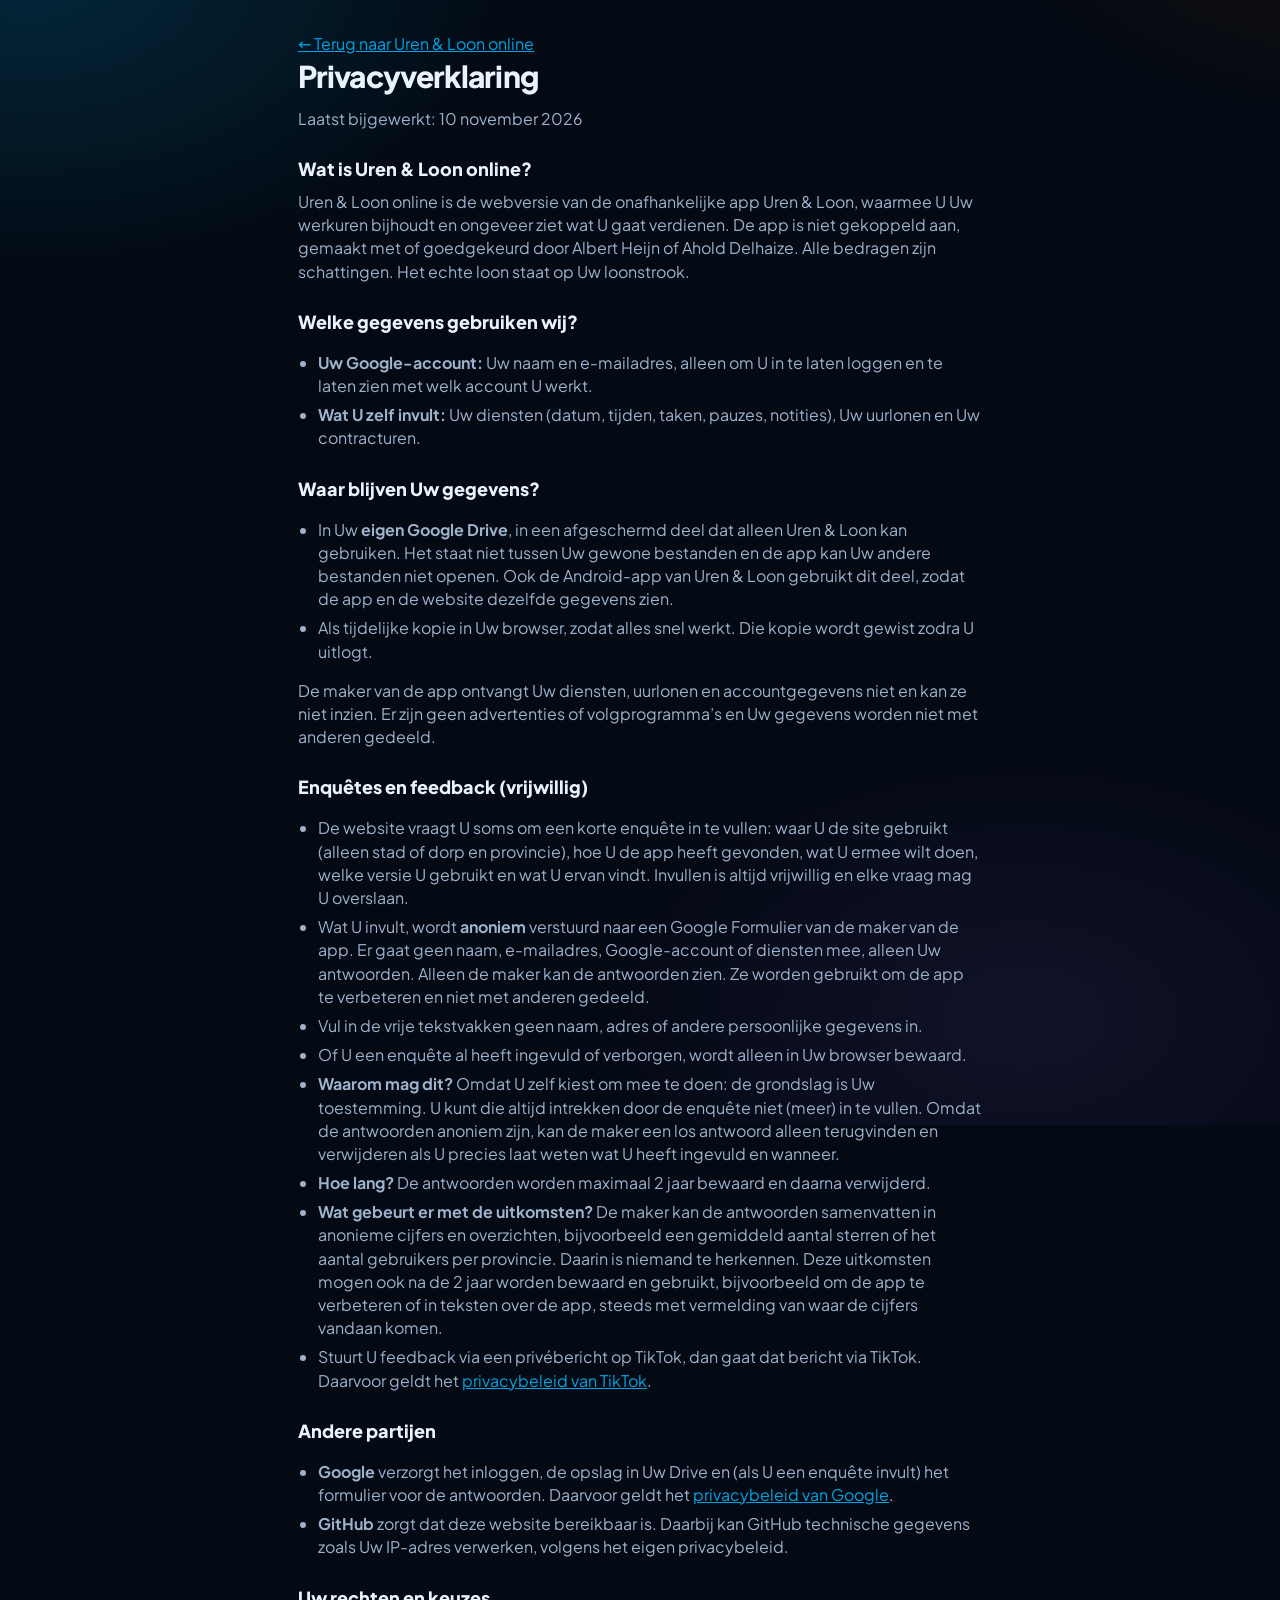
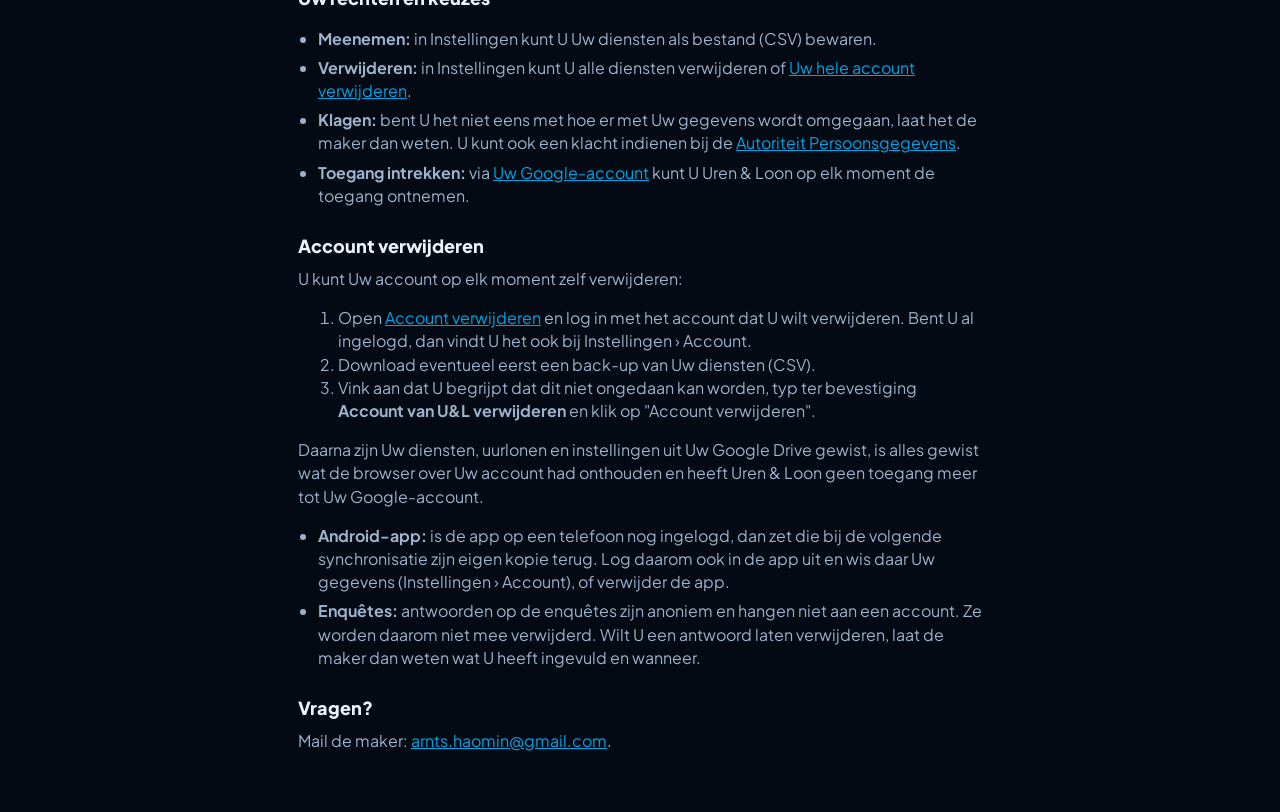
==== commit 1abdc124: "Add files via upload" ====
--- a/privacy.html
+++ b/privacy.html
@@ -38,6 +38,9 @@
       <li>Wat U invult, wordt <b>anoniem</b> verstuurd naar een Google Formulier van de maker van de app. Er gaat geen naam, e-mailadres, Google-account of diensten mee, alleen Uw antwoorden. Alleen de maker kan de antwoorden zien. Ze worden gebruikt om de app te verbeteren en niet met anderen gedeeld.</li>
       <li>Vul in de vrije tekstvakken geen naam, adres of andere persoonlijke gegevens in.</li>
       <li>Of U een enquête al heeft ingevuld of verborgen, wordt alleen in Uw browser bewaard.</li>
+      <li><b>Waarom mag dit?</b> Omdat U zelf kiest om mee te doen: de grondslag is Uw toestemming. U kunt die altijd intrekken door de enquête niet (meer) in te vullen. Omdat de antwoorden anoniem zijn, kan de maker een los antwoord alleen terugvinden en verwijderen als U precies laat weten wat U heeft ingevuld en wanneer.</li>
+      <li><b>Hoe lang?</b> De antwoorden worden maximaal 2 jaar bewaard en daarna verwijderd.</li>
+      <li><b>Wat gebeurt er met de uitkomsten?</b> De maker kan de antwoorden samenvatten in anonieme cijfers en overzichten, bijvoorbeeld een gemiddeld aantal sterren of het aantal gebruikers per provincie. Daarin is niemand te herkennen. Deze uitkomsten mogen ook na de 2 jaar worden bewaard en gebruikt, bijvoorbeeld om de app te verbeteren of in teksten over de app, steeds met vermelding van waar de cijfers vandaan komen.</li>
       <li>Stuurt U feedback via een privébericht op TikTok, dan gaat dat bericht via TikTok. Daarvoor geldt het <a href="https://www.tiktok.com/legal/privacy-policy-eea" rel="noopener noreferrer">privacybeleid van TikTok</a>.</li>
     </ul>
 
@@ -50,8 +53,22 @@
     <h2>Uw rechten en keuzes</h2>
     <ul>
       <li><b>Meenemen:</b> in Instellingen kunt U Uw diensten als bestand (CSV) bewaren.</li>
-      <li><b>Verwijderen:</b> in Instellingen kunt U alle diensten of al Uw gegevens uit Google Drive verwijderen.</li>
+      <li><b>Verwijderen:</b> in Instellingen kunt U alle diensten verwijderen of <a href="#account-verwijderen">Uw hele account verwijderen</a>.</li>
+      <li><b>Klagen:</b> bent U het niet eens met hoe er met Uw gegevens wordt omgegaan, laat het de maker dan weten. U kunt ook een klacht indienen bij de <a href="https://autoriteitpersoonsgegevens.nl" rel="noopener noreferrer">Autoriteit Persoonsgegevens</a>.</li>
       <li><b>Toegang intrekken:</b> via <a href="https://myaccount.google.com/permissions" rel="noopener noreferrer">Uw Google-account</a> kunt U Uren &amp; Loon op elk moment de toegang ontnemen.</li>
+    </ul>
+
+    <h2 id="account-verwijderen">Account verwijderen</h2>
+    <p>U kunt Uw account op elk moment zelf verwijderen:</p>
+    <ol>
+      <li>Open <a href="index.html#account-verwijderen">Account verwijderen</a> en log in met het account dat U wilt verwijderen. Bent U al ingelogd, dan vindt U het ook bij Instellingen › Account.</li>
+      <li>Download eventueel eerst een back-up van Uw diensten (CSV).</li>
+      <li>Vink aan dat U begrijpt dat dit niet ongedaan kan worden, typ ter bevestiging <b>Account van U&amp;L verwijderen</b> en klik op "Account verwijderen".</li>
+    </ol>
+    <p>Daarna zijn Uw diensten, uurlonen en instellingen uit Uw Google Drive gewist, is alles gewist wat de browser over Uw account had onthouden en heeft Uren &amp; Loon geen toegang meer tot Uw Google-account.</p>
+    <ul>
+      <li><b>Android-app:</b> is de app op een telefoon nog ingelogd, dan zet die bij de volgende synchronisatie zijn eigen kopie terug. Log daarom ook in de app uit en wis daar Uw gegevens (Instellingen › Account), of verwijder de app.</li>
+      <li><b>Enquêtes:</b> antwoorden op de enquêtes zijn anoniem en hangen niet aan een account. Ze worden daarom niet mee verwijderd. Wilt U een antwoord laten verwijderen, laat de maker dan weten wat U heeft ingevuld en wanneer.</li>
     </ul>
 
     <h2>Vragen?</h2>
--- a/style.css
+++ b/style.css
@@ -1 +1 @@
-@font-face{font-family:Plus Jakarta Sans;font-weight:400;font-display:swap;src:url(fonts/plus-jakarta-sans-latin-400-normal.woff2) format("woff2")}@font-face{font-family:Plus Jakarta Sans;font-weight:500;font-display:swap;src:url(fonts/plus-jakarta-sans-latin-500-normal.woff2) format("woff2")}@font-face{font-family:Plus Jakarta Sans;font-weight:600;font-display:swap;src:url(fonts/plus-jakarta-sans-latin-600-normal.woff2) format("woff2")}@font-face{font-family:Plus Jakarta Sans;font-weight:700;font-display:swap;src:url(fonts/plus-jakarta-sans-latin-700-normal.woff2) format("woff2")}@font-face{font-family:Plus Jakarta Sans;font-weight:800;font-display:swap;src:url(fonts/plus-jakarta-sans-latin-800-normal.woff2) format("woff2")}:root{--blue: #00A4E4;--blue-deep: #0072B5;--blue-light: #6FD3FA;--orange: #FF7900;--orange-soft: #FFA34F;--green: #22C55E;--red: #EF4444;--amber: #F59E0B;--violet: #8B5CF6;--teal: #14B8A6;--radius: 26px;--ease: cubic-bezier(.2, .8, .2, 1);color-scheme:dark;--bg: #040A13;--bg2: #0A1626;--card: rgba(20, 36, 58, .72);--card-solid: #0F1D31;--line: rgba(120, 160, 210, .16);--text: #EAF2FC;--muted: #9DB2CC;--faint: #6F86A3;--shadow: 0 10px 30px rgba(0, 0, 0, .35)}:root[data-theme=light]{color-scheme:light;--bg: #F4F8FC;--bg2: #EAF1F9;--card: rgba(255, 255, 255, .85);--card-solid: #FFFFFF;--line: rgba(10, 26, 44, .1);--text: #0A1A2C;--muted: #50647D;--faint: #7E92AA;--shadow: 0 10px 28px rgba(10, 60, 110, .12)}@media(prefers-color-scheme:light){:root[data-theme=system]{color-scheme:light;--bg: #F4F8FC;--bg2: #EAF1F9;--card: rgba(255, 255, 255, .85);--card-solid: #FFFFFF;--line: rgba(10, 26, 44, .1);--text: #0A1A2C;--muted: #50647D;--faint: #7E92AA;--shadow: 0 10px 28px rgba(10, 60, 110, .12)}}*{box-sizing:border-box;-webkit-tap-highlight-color:transparent}html,body{margin:0;min-height:100%}body{font-family:Plus Jakarta Sans,system-ui,-apple-system,Segoe UI,Roboto,sans-serif;background:var(--bg);color:var(--text);line-height:1.45}.hidden{display:none!important}h1,h2,h3,p{margin:0}button{font:inherit;color:inherit;cursor:pointer;border:0;background:none}input,select,textarea{font:inherit;color:inherit}a{color:var(--blue)}:focus-visible{outline:3px solid var(--orange);outline-offset:2px;border-radius:10px}.logo-mark{display:grid;place-items:center;border-radius:22.9%;box-shadow:0 8px 22px #006eaa66;flex:none}.logo-mark img{width:100%;height:100%;display:block;border-radius:inherit}.logo-mark.small{width:40px;height:40px;border-radius:22.9%;box-shadow:0 4px 12px #006eaa59}.logo-mark.big{width:96px;height:96px;position:relative}.splash .logo-mark.big:after{content:"";position:absolute;inset:-10px;border-radius:50%;border:4px solid transparent;border-top-color:var(--orange);border-right-color:var(--blue-light);animation:spin 2.4s linear infinite}.online{color:var(--blue);font-weight:700}@keyframes spin{to{transform:rotate(360deg)}}.splash,.login{min-height:100vh;min-height:100dvh;display:grid;place-items:center;text-align:center;padding:24px}.splash{position:fixed;inset:0;z-index:100;background:var(--bg);gap:10px;align-content:center;transition:opacity .4s var(--ease),transform .4s var(--ease)}.splash.out{opacity:0;transform:scale(1.04);pointer-events:none}.splash h1{font-size:30px;font-weight:800;letter-spacing:-.03em;margin-top:18px}.splash p{color:var(--muted)}.fine{font-size:12px;color:var(--faint);max-width:420px;margin-inline:auto}.login-card{width:min(440px,100%);background:var(--card);border:1px solid var(--line);border-radius:32px;padding:34px 26px;box-shadow:var(--shadow);backdrop-filter:blur(18px);display:grid;gap:16px;justify-items:center;animation:rise .6s var(--ease) both}.login-card h1{font-size:30px;font-weight:800;letter-spacing:-.03em;margin-top:10px}.lead{color:var(--muted)}.login-msg{min-height:1.4em;color:var(--red);font-size:14px;font-weight:600}.login-msg.info{color:var(--amber)}.login-points{list-style:none;padding:0;margin:0;display:grid;gap:8px;text-align:left;font-size:13px;color:var(--muted)}.login-points li:before{content:"\2713  ";color:var(--green);font-weight:800}.btn{display:inline-flex;align-items:center;justify-content:center;gap:8px;padding:13px 20px;border-radius:16px;font-weight:700;background:var(--card-solid);border:1px solid var(--line);transition:transform .15s var(--ease),filter .15s;min-height:46px}.btn:active{transform:scale(.96)}.btn.primary{background:linear-gradient(135deg,var(--blue),var(--blue-deep));color:#fff;border-color:transparent;box-shadow:0 8px 22px #0072b566}.btn.accent{background:linear-gradient(135deg,var(--orange-soft),var(--orange));color:#fff;border-color:transparent}.btn.danger{color:var(--red);border-color:#ef444466}.btn.small{padding:8px 14px;min-height:36px;font-size:14px;border-radius:12px}.btn[disabled]{opacity:.5;pointer-events:none}.app{max-width:1360px;margin:0 auto;padding:calc(env(safe-area-inset-top) + 18px) clamp(14px,3vw,40px) 140px}.topbar{display:flex;align-items:center;justify-content:space-between;gap:12px;margin-bottom:14px}.greeting{color:var(--muted);font-size:14px;font-weight:600}.title{font-size:28px;font-weight:800;letter-spacing:-.03em}.topbar-right{display:flex;align-items:center;gap:10px}.sync-pill{font-size:12px;font-weight:700;padding:7px 12px;border-radius:999px;background:var(--card);border:1px solid var(--line);color:var(--muted);display:inline-flex;gap:6px;align-items:center}.sync-pill:before{content:"";width:8px;height:8px;border-radius:50%;background:var(--green)}.sync-pill.busy:before{background:var(--amber);animation:pulse 1s infinite}.sync-pill.off:before{background:var(--faint)}.sync-pill.err:before{background:var(--red)}@keyframes pulse{50%{opacity:.3}}.period-bar{display:flex;flex-direction:column;gap:8px;padding:4px 0 12px}.pb-top{display:flex;align-items:center;gap:8px;flex-wrap:wrap}.pb-sep{width:1px;height:22px;background:var(--line);margin-inline:2px}.pb-row{display:flex;align-items:center;gap:6px;min-width:0}.pb-scroll{display:flex;gap:8px;flex:1;min-width:0;overflow-x:auto;padding:4px 4px 10px;scrollbar-width:thin;scrollbar-color:var(--line) transparent;cursor:grab;outline:none;overscroll-behavior-x:contain}.pb-scroll.drag{cursor:grabbing;user-select:none}.pb-scroll::-webkit-scrollbar{height:6px}.pb-scroll::-webkit-scrollbar-thumb{background:var(--line);border-radius:6px}.pb-scroll:focus-visible{box-shadow:0 0 0 2px var(--blue);border-radius:12px}.pb-arrow{flex:none;width:32px;height:32px;border-radius:50%;border:1px solid var(--line);background:var(--card);color:var(--muted);font-size:20px;line-height:1;font-weight:700;display:grid;place-items:center;padding:0 0 2px;transition:opacity .2s,transform .15s var(--ease)}.pb-arrow:disabled{opacity:.3;pointer-events:none}.pb-arrow:active{transform:scale(.92)}.period-bar.pb-fits .pb-arrow{display:none}.chip{flex:none;padding:8px 14px;border-radius:999px;border:1px solid var(--glass-border, var(--line));background:var(--card);font-size:14px;font-weight:600;color:var(--text);transition:transform .15s var(--ease),background .2s;white-space:nowrap;position:relative}.chip:active{transform:scale(.95)}.chip.on{background:linear-gradient(90deg,var(--blue),var(--blue-deep));border-color:transparent;color:#fff;font-weight:700}.chip.now:after{content:none}.chip.static{cursor:default}.view{display:grid;gap:14px}.card{background:var(--card);border:1px solid var(--line);border-radius:var(--radius);padding:18px;box-shadow:var(--shadow)}@keyframes rise{0%{opacity:0;transform:translateY(18px) scale(.98)}to{opacity:1;transform:none}}.card h2{font-size:13px;font-weight:800;letter-spacing:.08em;text-transform:uppercase;color:var(--muted);margin-bottom:12px}.muted{color:var(--muted)}.row{display:flex;align-items:center;justify-content:space-between;gap:12px}.stack{display:grid;gap:10px}.hero{color:#fff;border:0;position:relative;overflow:hidden;padding:22px;background:linear-gradient(135deg,#0094d4,#0072b5 55%,#005a94)}.hero:before{content:"";position:absolute;inset:-40%;background:radial-gradient(closest-side,rgba(111,211,250,.45),transparent 70%) 20% 30% / 60% 60% no-repeat,radial-gradient(closest-side,rgba(255,121,0,.35),transparent 70%) 85% 80% / 55% 55% no-repeat;animation:drift 14s ease-in-out infinite alternate}@keyframes drift{to{transform:translate(8%,-6%) rotate(8deg)}}.hero:after{content:"";position:absolute;inset:0;background:linear-gradient(110deg,transparent 35%,rgba(255,255,255,.14) 50%,transparent 65%);background-size:250% 100%;animation:shimmer 5s ease-in-out infinite}@keyframes shimmer{0%{background-position:150% 0}to{background-position:-50% 0}}.hero>*{position:relative;z-index:1}.hero .label{font-size:13px;font-weight:800;letter-spacing:.08em;text-transform:uppercase;opacity:.85}.hero .amount{font-size:clamp(38px,11vw,56px);font-weight:800;letter-spacing:-.04em;line-height:1.05;margin:6px 0 4px;font-variant-numeric:tabular-nums}.hero .note{opacity:.9;font-size:14px}.hero-top{display:flex;justify-content:space-between;gap:12px;align-items:flex-start}.ring{width:78px;height:78px;flex:none;position:relative}.ring svg{width:100%;height:100%;transform:rotate(-90deg)}.ring .track{stroke:#ffffff40}.ring .bar{stroke:#fff;stroke-linecap:round;transition:stroke-dashoffset 1.2s var(--ease)}.ring .txt{position:absolute;inset:0;display:grid;place-items:center;text-align:center;font-weight:800;font-size:20px;line-height:1}.ring .txt small{display:block;font-size:9px;font-weight:700;opacity:.85;letter-spacing:.04em;margin-top:2px}.hero-stats{display:grid;grid-template-columns:repeat(3,1fr);gap:8px;margin-top:18px}.hero-stats div{background:#ffffff29;border-radius:16px;padding:10px 12px}.hero-stats b{display:block;font-size:17px;font-weight:800;font-variant-numeric:tabular-nums}.hero-stats span{font-size:11px;font-weight:700;opacity:.85;text-transform:uppercase;letter-spacing:.06em}.progress{height:10px;border-radius:99px;background:var(--line);overflow:hidden}.progress>i{display:block;height:100%;border-radius:99px;background:linear-gradient(90deg,var(--blue),var(--blue-light));transition:width 1s var(--ease)}.big-num{font-size:26px;font-weight:800;letter-spacing:-.03em;font-variant-numeric:tabular-nums}.pos{color:var(--green)}.neg{color:var(--red)}.balance-bar{position:relative;height:14px;border-radius:99px;background:var(--line);margin:14px 0 6px}.balance-bar .planned{position:absolute;inset:0 auto 0 0;border-radius:99px;background:color-mix(in srgb,var(--blue) 40%,transparent)}.balance-bar .worked{position:absolute;inset:0 auto 0 0;border-radius:99px;background:var(--blue)}.balance-bar .contract{position:absolute;top:-5px;bottom:-5px;width:3px;background:var(--orange);border-radius:2px}.legend{display:flex;flex-wrap:wrap;gap:14px;font-size:12px;color:var(--muted)}.legend i{display:inline-block;width:10px;height:10px;border-radius:3px;margin-right:5px;vertical-align:-1px}.bars{display:flex;align-items:flex-end;gap:4px;height:150px;padding-top:10px}.bars .b{flex:1;min-width:4px;display:flex;flex-direction:column;justify-content:flex-end;align-items:center;height:100%;position:relative}.bars .b i{display:block;width:100%;border-radius:6px 6px 2px 2px;background:linear-gradient(180deg,var(--blue-light),var(--blue));min-height:2px;transform-origin:bottom;transition:filter .2s,transform .2s var(--ease)}.bars .b.sur i{background:linear-gradient(180deg,var(--orange-soft),var(--orange))}@keyframes grow{0%{transform:scaleY(0)}}.bars-axis{display:flex;justify-content:space-between;font-size:11px;color:var(--faint);margin-top:6px}.chart-readout{min-height:1.4em;font-size:14px;font-weight:700;margin-bottom:4px}.tiles{display:grid;grid-template-columns:repeat(2,1fr);gap:12px}.tile{background:var(--card);border:1px solid var(--line);border-radius:22px;padding:14px 16px}.tile span{font-size:11px;font-weight:800;letter-spacing:.08em;text-transform:uppercase;color:var(--muted)}.tile b{display:block;font-size:22px;font-weight:800;letter-spacing:-.03em;margin-top:4px;font-variant-numeric:tabular-nums}.tile small{color:var(--faint);font-size:12px}.disclaimer{text-align:center;font-size:12px;color:var(--faint);padding:4px 12px}.empty{text-align:center;padding:34px 20px;display:grid;gap:12px;justify-items:center}.empty h2{text-transform:none;letter-spacing:-.02em;font-size:20px;color:var(--text);margin:0}.week-head{display:flex;justify-content:space-between;font-size:13px;font-weight:800;color:var(--muted);letter-spacing:.04em;text-transform:uppercase;padding:8px 4px 0}.shift{display:grid;grid-template-columns:56px 1fr auto;gap:14px;align-items:center;padding:14px;border-radius:22px;background:var(--card);border:1px solid var(--line);text-align:left;width:100%;transition:transform .2s var(--ease),border-color .2s,box-shadow .2s}.shift:active{transform:scale(.98)}.date-block{width:56px;height:62px;border-radius:16px;display:grid;place-items:center;align-content:center;color:#fff;font-weight:800;line-height:1.1}.date-block small{font-size:11px;opacity:.9;text-transform:uppercase;letter-spacing:.06em}.date-block b{font-size:22px}.shift .times{font-weight:800;font-size:16px}.shift .sub{font-size:13px;color:var(--muted)}.shift .money{text-align:right;font-weight:800;font-size:17px;font-variant-numeric:tabular-nums}.shift .money small{display:block;font-size:12px;font-weight:600;color:var(--orange)}.seg{display:flex;height:6px;border-radius:99px;overflow:hidden;margin-top:8px;gap:1px}.seg i{display:block;height:100%}.pills{display:flex;flex-wrap:wrap;gap:6px;margin-top:8px}.pill{font-size:11px;font-weight:800;padding:3px 9px;border-radius:99px;background:var(--line);color:var(--muted)}.pill.o{background:#ff790029;color:var(--orange)}.pill.b{background:#00a4e429;color:var(--blue)}.pill.y{background:#f59e0b2e;color:var(--amber)}.shift-wrap{display:grid;gap:6px}.shift-actions{display:flex;gap:8px;justify-content:flex-end}.sum-row{display:grid;grid-template-columns:repeat(3,1fr);gap:8px;text-align:center}.sum-row b{display:block;font-size:19px;font-weight:800;font-variant-numeric:tabular-nums}.sum-row span{font-size:11px;font-weight:700;color:var(--muted);text-transform:uppercase;letter-spacing:.06em}.filters{display:flex;gap:8px;overflow-x:auto;scrollbar-width:none;padding-bottom:2px}.filters::-webkit-scrollbar{display:none}.nav{position:fixed;left:0;right:0;bottom:calc(env(safe-area-inset-bottom) + 16px);display:flex;justify-content:center;align-items:center;gap:12px;z-index:20;pointer-events:none;transition:transform .35s var(--ease),opacity .3s}.nav.away{transform:translateY(140%);opacity:0}.nav>*{pointer-events:auto}.nav-pill{position:relative;display:flex;padding:6px;border-radius:999px;background:var(--card-solid);border:1px solid var(--line);box-shadow:var(--shadow)}.nav-pill button{position:relative;z-index:1;display:flex;flex-direction:column;align-items:center;gap:2px;padding:8px 16px;min-width:84px;border-radius:999px;color:var(--muted);font-size:11px;font-weight:700;transition:color .25s}.nav-pill button svg{width:22px;height:22px;fill:currentColor}.nav-pill button.on{color:#fff}.nav-indicator{position:absolute;top:6px;bottom:6px;left:6px;border-radius:999px;background:linear-gradient(135deg,var(--blue),var(--blue-deep));transition:transform .4s var(--ease),width .4s var(--ease)}.fab{width:58px;height:58px;border-radius:50%;background:linear-gradient(135deg,var(--orange-soft),var(--orange));box-shadow:0 10px 24px #ff790073;display:grid;place-items:center;transition:transform .15s var(--ease)}.fab:active{transform:scale(.92) rotate(90deg)}.fab svg{width:28px;height:28px;fill:#fff}.overlay{position:fixed;inset:0;z-index:50;background:#02081099;backdrop-filter:blur(6px);display:grid;align-items:end;animation:fade .25s both}.overlay.center{align-items:center;padding:20px}@keyframes fade{0%{opacity:0}}.sheet{background:var(--bg2);width:min(680px,100%);margin:0 auto;max-height:94dvh;overflow:auto;border-radius:30px 30px 0 0;padding:20px 18px calc(env(safe-area-inset-bottom) + 24px);border:1px solid var(--line);animation:slide .4s var(--ease) both;overscroll-behavior:contain}.sheet.full{min-height:94dvh}@keyframes slide{0%{transform:translateY(40px);opacity:0}}.dialog{background:var(--card-solid);width:min(400px,100%);margin:0 auto;border-radius:26px;padding:22px;border:1px solid var(--line);animation:pop .3s var(--ease) both;display:grid;gap:12px}@keyframes pop{0%{transform:scale(.92);opacity:0}}.dialog h3{font-size:19px;font-weight:800;letter-spacing:-.02em}.dialog .actions{display:flex;gap:10px;justify-content:flex-end;flex-wrap:wrap;margin-top:6px}.sheet-head{display:flex;align-items:center;justify-content:space-between;margin-bottom:14px;gap:10px}.sheet-head h2{font-size:22px;font-weight:800;letter-spacing:-.03em;text-transform:none;color:var(--text);margin:0}.icon-btn{width:42px;height:42px;border-radius:14px;background:var(--card);border:1px solid var(--line);display:grid;place-items:center;font-size:20px}.field{display:grid;gap:6px}.field>label,.label{font-size:12px;font-weight:800;letter-spacing:.06em;text-transform:uppercase;color:var(--muted)}.input,select.input,textarea.input{width:100%;padding:12px 14px;border-radius:14px;background:var(--card-solid);border:1px solid var(--line);min-height:46px}textarea.input{min-height:80px;resize:vertical}.grid2{display:grid;grid-template-columns:1fr 1fr;gap:12px}.section{display:grid;gap:12px;padding:16px;border-radius:22px;background:var(--card);border:1px solid var(--line);margin-bottom:12px}.task-chip{display:inline-flex;align-items:center;gap:8px;padding:9px 14px;border-radius:999px;border:2px solid var(--c);color:var(--c);font-weight:800;font-size:14px;background:transparent;transition:background .2s,color .2s,transform .15s}.task-chip.on{background:var(--c);color:#fff}.task-chip:active{transform:scale(.94)}.chips{display:flex;flex-wrap:wrap;gap:8px}.warn{padding:10px 14px;border-radius:14px;font-size:13px;font-weight:600;background:#f59e0b26;color:var(--amber)}.warn.bad{background:#ef444424;color:var(--red)}.switch{display:flex;align-items:center;justify-content:space-between;gap:12px}.switch input{appearance:none;width:50px;height:30px;border-radius:99px;background:var(--line);position:relative;transition:background .2s;flex:none;cursor:pointer}.switch input:after{content:"";position:absolute;top:3px;left:3px;width:24px;height:24px;border-radius:50%;background:#fff;transition:transform .25s var(--ease);box-shadow:0 2px 6px #0000004d}.switch input:checked{background:var(--blue)}.switch input:checked:after{transform:translate(20px)}.switch input:disabled{opacity:.6}.break-row{display:grid;grid-template-columns:1fr 1fr auto auto;gap:8px;align-items:end}.formbar{position:sticky;bottom:calc(-1*env(safe-area-inset-bottom) - 24px);margin:0 -18px;padding:14px 18px calc(env(safe-area-inset-bottom) + 14px);background:var(--bg2);border-top:1px solid var(--line);display:flex;align-items:center;justify-content:space-between;gap:12px}.formbar .est b{font-size:22px;font-weight:800;letter-spacing:-.03em;font-variant-numeric:tabular-nums}.formbar .est span{display:block;font-size:11px;color:var(--muted);font-weight:700;text-transform:uppercase;letter-spacing:.06em}.kv{display:flex;justify-content:space-between;gap:12px;padding:9px 0;border-bottom:1px solid var(--line);font-size:14px}.kv:last-child{border-bottom:0}.kv span:first-child{color:var(--muted)}.kv b{text-align:right;font-variant-numeric:tabular-nums}.timeline{display:grid;gap:8px}.tl-item{display:flex;gap:10px;align-items:center;font-size:14px}.tl-item i{width:12px;height:12px;border-radius:4px;flex:none}.snackbar{position:fixed;left:50%;bottom:calc(env(safe-area-inset-bottom) + 100px);transform:translate(-50%,30px);background:#1d2a3d;color:#fff;padding:12px 16px;border-radius:16px;box-shadow:var(--shadow);display:flex;align-items:center;gap:14px;opacity:0;pointer-events:none;transition:.3s var(--ease);z-index:70;font-weight:600;font-size:14px;max-width:calc(100% - 32px)}.snackbar.show{opacity:1;transform:translate(-50%);pointer-events:auto}.snackbar button{color:var(--orange-soft);font-weight:800}@media(prefers-reduced-motion:reduce){*,*:before,*:after{animation-duration:.01ms!important;animation-iteration-count:1!important;transition-duration:.01ms!important}}.actions{display:flex;gap:10px;flex-wrap:wrap}.dialog p{white-space:pre-line}details summary{list-style-position:inside}.legal{max-width:720px;margin:0 auto;padding:32px 18px 60px}.legal h1{font-size:30px;font-weight:800;letter-spacing:-.03em;margin-bottom:8px}.legal h2{font-size:18px;font-weight:800;margin:26px 0 8px}.legal p,.legal li{color:var(--muted)}.legal ul{padding-left:20px;display:grid;gap:6px}.hero .label{color:#fff}.bars{justify-content:center}.bars .b{flex:1 1 0;max-width:34px}.field,.section,.section>*{min-width:0}.input{min-width:0}.break-row{grid-template-columns:minmax(0,1fr) minmax(0,1fr) auto auto}.sheet{overflow-x:hidden}.section .row{flex-wrap:wrap}.rate-row{display:grid;grid-template-columns:minmax(0,1fr) minmax(0,1fr) auto;gap:8px;align-items:end}.rate-row .field:nth-child(3){grid-column:1 / 3;grid-row:2}.rate-row .icon-btn{grid-column:3;grid-row:1}.dot{width:22px;height:22px;border-radius:50%;border:2px solid var(--line);flex:none}.kv.strong{font-weight:800}.kv.strong b,.kv.strong span{color:var(--text)}.kv{flex-wrap:wrap;align-items:center}:root{--sidebar: 252px}html{scroll-behavior:smooth}body{position:relative}body:before{content:"";position:fixed;inset:-25%;z-index:-1;pointer-events:none;will-change:transform;background:radial-gradient(38% 34% at 18% 14%,rgba(0,164,228,.2),transparent 70%),radial-gradient(30% 28% at 88% 6%,rgba(255,121,0,.11),transparent 70%),radial-gradient(34% 30% at 70% 92%,rgba(139,92,246,.1),transparent 70%);animation:bgdrift 46s ease-in-out infinite alternate}@keyframes bgdrift{0%{transform:translateZ(0) scale(1)}to{transform:translate3d(3%,2.5%,0) scale(1.08)}}.view{display:grid;gap:clamp(12px,1.4vw,20px);grid-template-columns:minmax(0,1fr);grid-auto-flow:dense;align-items:stretch}.view>*{min-width:0}#live-card{display:contents}.week-head{padding-top:14px}.tiles{gap:clamp(10px,1.2vw,16px)}.nav-brand,.nav-foot{display:none}.nav-pill button svg{transition:transform .3s var(--ease)}.nav-pill button.on svg{animation:navpop .5s var(--ease)}@keyframes navpop{0%{transform:scale(.7) rotate(-12deg)}60%{transform:scale(1.18) rotate(4deg)}to{transform:none}}@keyframes rise{0%{opacity:0;transform:translateY(18px) scale(.98)}}@keyframes viewR{0%{opacity:0;transform:translate(28px)}}@keyframes viewL{0%{opacity:0;transform:translate(-28px)}}@keyframes ringdraw{0%{stroke-dashoffset:var(--circ)}}@keyframes removeOut{to{opacity:0;transform:translate(-36px) scale(.94)}}@keyframes starpop{0%{transform:scale(.4) rotate(-20deg)}55%{transform:scale(1.35) rotate(8deg)}to{transform:none}}@keyframes sheetOut{to{opacity:0;transform:translateY(24px) scale(.98)}}@keyframes fadeOut{to{opacity:0}}@keyframes popOut{to{opacity:0;transform:scale(.94)}}.view.enter-r{animation:viewR .38s var(--ease)}.view.enter-l{animation:viewL .38s var(--ease)}.view.animate .card,.view.animate .tile,.view.animate .shift-wrap,.view.animate .week-head,.view.animate .filters{animation:rise .6s var(--ease) backwards;animation-delay:calc(var(--i, 0) * 60ms)}.view.animate .tile{animation-delay:calc(var(--i, 0) * 60ms + .12s)}.view.animate .ring .bar{animation:ringdraw 1.4s var(--ease) .25s backwards}.ring .bar{stroke-dashoffset:var(--off, 0)}.view.animate .progress>i,.view.animate .balance-bar .planned,.view.animate .balance-bar .worked{transform-origin:left;animation:growx 1.1s var(--ease) .3s backwards}.view.animate .bars .b i{animation:growy .9s var(--ease) backwards}.view.animate .seg i{transform-origin:left;animation:growx .8s var(--ease) .2s backwards}.shift-wrap.removing{animation:removeOut .28s var(--ease) forwards;pointer-events:none}.pill.pop{animation:starpop .55s var(--ease)}.overlay.closing{pointer-events:none;animation:fadeOut .2s ease forwards}.overlay.closing .sheet{animation:sheetOut .2s ease forwards}.overlay.closing .dialog{animation:popOut .2s ease forwards}.sync-pill.busy:before{animation:pulse 1s infinite}.confetti{position:fixed;inset:0;pointer-events:none;z-index:90;overflow:hidden}.confetti i{position:absolute;width:9px;height:14px;border-radius:2px;will-change:transform,opacity}@media(hover:hover){.card,.tile,.shift{transition:transform .25s var(--ease),box-shadow .25s,border-color .25s}.card:not(.hero):not(.empty):hover,.tile:hover{transform:translateY(-3px);border-color:color-mix(in srgb,var(--blue) 45%,var(--line));box-shadow:0 18px 40px #00468c38}.shift:hover{transform:translateY(-2px);border-color:color-mix(in srgb,var(--blue) 45%,var(--line));box-shadow:0 12px 28px #00468c33}.chip:hover{transform:translateY(-1px);border-color:var(--blue)}.btn:hover{filter:brightness(1.08)}.bars .b:hover i{filter:brightness(1.15) saturate(1.2);transform:scaleY(1.04)}.nav-pill button:not(.on):hover{color:var(--text)}.fab:hover{transform:scale(1.06)}.icon-btn:hover{border-color:var(--blue)}}.hero .glow{position:absolute;inset:0;z-index:1;pointer-events:none;opacity:0;transition:opacity .3s;background:radial-gradient(320px circle at var(--mx, 70%) var(--my, 0%),rgba(255,255,255,.24),transparent 60%)}.hero:hover .glow{opacity:1}.hero>.glow{position:absolute}@media(min-width:700px){.view.v-dash,.view.v-shifts{grid-template-columns:repeat(2,minmax(0,1fr))}.span-all{grid-column:1 / -1}.span-2{grid-column:span 2}.tiles{grid-template-columns:repeat(4,minmax(0,1fr))}.hero{padding:28px 30px}.hero .amount{font-size:clamp(46px,6vw,76px)}.hero-stats{margin-top:24px}.hero-stats b{font-size:22px}.ring{width:96px;height:96px}.ring .txt{font-size:26px}.topbar{margin-bottom:20px}.title{font-size:clamp(30px,3vw,40px)}.card{padding:22px}.overlay{align-items:center;padding:24px}.sheet{border-radius:28px;max-height:min(92dvh,920px);padding-bottom:24px}.sheet.full{min-height:0}.sheet.wide{width:min(940px,100%)}.formbar{bottom:-24px;margin:0 -18px -24px;border-radius:0 0 28px 28px}#form-body{display:grid;grid-template-columns:repeat(2,minmax(0,1fr));gap:0 16px;align-items:start}#form-body>#f-suggest{grid-column:1 / -1}#form-body>#f-suggest:empty{display:none}}@media(min-width:1024px){.app{margin-left:var(--sidebar);max-width:none;padding-bottom:60px;padding-top:28px}.app>.topbar,.app>.period-bar,.app>.view{max-width:1280px;margin-inline:auto}.nav{position:fixed;inset:0 auto 0 0;width:var(--sidebar);flex-direction:column;align-items:stretch;justify-content:flex-start;gap:16px;padding:26px 16px 20px;background:color-mix(in srgb,var(--bg2) 94%,transparent);border-right:1px solid var(--line);pointer-events:auto;transform:none!important;opacity:1!important}.nav-brand{display:flex;align-items:center;gap:12px;padding:0 8px 14px}.nav-brand b{display:block;font-size:17px;font-weight:800;letter-spacing:-.02em}.nav-brand small{color:var(--muted);font-size:12px}.nav-pill{flex-direction:column;border-radius:22px;padding:6px;box-shadow:none;background:transparent;border:0;gap:2px}.nav-pill button{flex-direction:row;justify-content:flex-start;gap:14px;min-width:0;padding:13px 16px;font-size:15px;border-radius:16px}.nav-indicator{inset:6px 6px auto;width:auto;border-radius:16px}.fab{display:flex;align-items:center;justify-content:center;width:100%;height:52px;border-radius:18px;gap:10px;color:#fff;font-weight:800;font-size:15px;margin-top:4px}.fab:after{content:"Nieuwe dienst"}.fab svg{width:24px;height:24px}.nav-foot{display:block;margin-top:auto;padding:0 10px;font-size:11.5px;line-height:1.5;color:var(--faint)}.view.v-set{display:block;column-count:2;column-gap:20px}.view.v-set>*{break-inside:avoid;margin-bottom:20px}.snackbar{left:calc(50% + var(--sidebar) / 2);bottom:32px}}@media(min-width:1180px){.view.v-dash,.view.v-shifts{grid-template-columns:repeat(3,minmax(0,1fr))}}@media(min-width:1700px){.app>.topbar,.app>.period-bar,.app>.view{max-width:1480px}.view.v-set{column-count:3}}@media(max-height:520px)and (orientation:landscape){.nav{bottom:8px}.app{padding-bottom:96px}}.shift-wrap{content-visibility:auto;contain-intrinsic-size:auto 150px}@media(prefers-reduced-motion:reduce){body:before{animation:none}html{scroll-behavior:auto}}.card .row{flex-wrap:wrap;row-gap:6px}.big-num{white-space:nowrap}.card h2{overflow-wrap:anywhere}.bars .b{padding:0;border:0;background:none}.card .row>div:last-child:not(:only-child){margin-left:auto}.onb-ov{align-items:stretch;padding:0;background:#020810b8}.onb{background:var(--bg2);width:min(660px,100%);height:100dvh;margin:0 auto;display:flex;flex-direction:column;overflow:hidden;position:relative;border:1px solid var(--line);animation:slide .45s var(--ease) both}.overlay.closing .onb{animation:sheetOut .2s ease forwards}@media(min-width:700px){.onb-ov{align-items:center;padding:24px}.onb{height:min(780px,92dvh);border-radius:30px}}.onb-head{display:flex;align-items:center;justify-content:space-between;gap:12px;padding:calc(env(safe-area-inset-top) + 16px) 18px 6px}.onb-dots{display:flex;gap:6px}.onb-dots i{width:8px;height:8px;border-radius:99px;background:var(--line);transition:width .35s var(--ease),background .35s}.onb-dots i.on{width:26px;background:var(--blue)}.onb-dots i.done{background:color-mix(in srgb,var(--blue) 55%,transparent)}.onb-body{flex:1;overflow:auto;padding:12px 24px 24px;overscroll-behavior:contain}.onb-page{display:grid;gap:16px;align-content:start;animation:viewR .45s var(--ease)}.onb-page.back{animation:viewL .45s var(--ease)}.onb-page h2{font-size:clamp(26px,5vw,34px);font-weight:800;letter-spacing:-.03em;line-height:1.1;margin:0;text-transform:none;color:var(--text)}.onb-page .lead{font-size:16px}.onb-hero{display:grid;place-items:center;padding:18px 0 6px}.onb-foot{display:flex;justify-content:space-between;gap:12px;padding:14px 18px calc(env(safe-area-inset-bottom) + 16px);border-top:1px solid var(--line)}.onb-foot .btn.primary{flex:1;max-width:340px;margin-left:auto}.onb-points{list-style:none;padding:0;margin:0;display:grid;gap:10px}.onb-points li{display:grid;gap:2px;padding:14px 16px;border-radius:18px;background:var(--card);border:1px solid var(--line)}.onb-points li span{color:var(--muted);font-size:14px}.onb-sum{cursor:pointer;font-weight:700;color:var(--blue);font-size:14px}.linklike{color:var(--blue);font-weight:700;font-size:14px;text-decoration:underline;justify-self:start;padding:4px 0}.onb-steps{list-style:none;padding:0;margin:0;display:grid;gap:8px;counter-reset:s}.onb-steps li{display:grid;gap:2px;padding:12px 14px 12px 50px;border-radius:16px;border:1px solid var(--line);background:var(--card);position:relative;counter-increment:s;transition:border-color .3s,background .3s}.onb-steps li:before{content:counter(s);position:absolute;left:14px;top:12px;width:26px;height:26px;border-radius:50%;display:grid;place-items:center;font-weight:800;font-size:13px;background:var(--line)}.onb-steps li.ok{border-color:color-mix(in srgb,var(--green) 55%,var(--line))}.onb-steps li.ok:before{content:"\2713";background:var(--green);color:#fff}.onb-steps li span{color:var(--muted);font-size:13px}.onb-demo{padding:4px 0;min-height:150px;display:grid;align-content:center}.onb-gone{display:flex;justify-content:space-between;align-items:center;gap:12px;padding:18px;border-radius:18px;border:1px dashed var(--line);color:var(--muted);animation:rise .4s var(--ease) backwards}.btn.pulse{animation:pulsering 1.6s ease-out infinite}@keyframes pulsering{0%{box-shadow:0 0 color-mix(in srgb,var(--orange) 60%,transparent)}70%{box-shadow:0 0 0 12px transparent}to{box-shadow:0 0 0 0 transparent}}.onb-check{width:64px;height:64px;justify-self:start}.onb-check.big{width:96px;height:96px;justify-self:center}.onb-check svg{width:100%;height:100%}.onb-check circle{fill:none;stroke:var(--green);stroke-width:3;stroke-dasharray:145;stroke-dashoffset:145;animation:draw .7s var(--ease) .1s forwards}.onb-check path{fill:none;stroke:var(--green);stroke-width:4;stroke-linecap:round;stroke-linejoin:round;stroke-dasharray:40;stroke-dashoffset:40;animation:draw .5s var(--ease) .6s forwards}@keyframes draw{to{stroke-dashoffset:0}}@media(prefers-reduced-motion:reduce){.btn.pulse{animation:none}.onb-check circle,.onb-check path{animation:none;stroke-dashoffset:0}}.onb-page .fine{margin:0;max-width:none;text-align:left}.chip.year{padding:8px 16px;font-weight:800;letter-spacing:.02em}.chip.year.sel{border-color:var(--blue);color:var(--blue);background:var(--card)}.login-or{display:flex;align-items:center;gap:12px;width:100%;color:var(--faint);font-size:12px;font-weight:600}.login-or:before,.login-or:after{content:"";flex:1;height:1px;background:var(--line)}.btn.android{background:var(--card-solid);color:var(--text);border:1px solid var(--line);box-shadow:0 4px 14px #0000001f}.btn.android svg{color:#3ddc84;flex:none}.install-dialog{width:min(480px,calc(100% - 24px));max-height:calc(100dvh - 24px);overflow:auto;padding:22px;border:1px solid var(--line);border-radius:28px;background:var(--card-solid);color:var(--text);box-shadow:0 30px 80px #00000073;text-align:left}.install-dialog[open]{animation:rise .35s var(--ease) both}.install-dialog::backdrop{background:#040a1399;backdrop-filter:blur(6px)}.install-dialog>div{display:grid;gap:14px}.install-dialog [hidden]{display:none!important}.inst-head{display:flex;align-items:center;justify-content:space-between;gap:12px;margin-bottom:14px}.inst-head h2{font-size:21px;font-weight:800;letter-spacing:-.02em}.inst-close{width:36px;height:36px;border-radius:50%;border:1px solid var(--line);background:transparent;color:var(--muted);font-size:22px;line-height:1;cursor:pointer}.inst-notice{border-left:4px solid var(--orange);background:#ff790014;border-radius:6px 14px 14px 6px;padding:12px 14px}.inst-notice h3{font-size:17px;font-weight:800;margin-bottom:6px}.inst-notice ul{margin:0;padding-left:18px;display:grid;gap:7px;font-size:14px;color:var(--muted)}.inst-text{font-size:14px;color:var(--muted)}.inst-version{text-align:center;font-size:13px;font-weight:700;color:var(--muted);background:#78a0d21a;border-radius:12px;padding:9px}.inst-agree{display:flex;gap:12px;align-items:flex-start;font-size:14px;background:#78a0d214;border:1px solid var(--line);border-radius:14px;padding:12px 14px;cursor:pointer}.inst-agree input{width:20px;height:20px;flex:none;margin-top:1px;accent-color:var(--blue);cursor:pointer}.inst-box{display:grid;gap:10px}.inst-box h3{font-size:18px;font-weight:800}.inst-meta{font-size:12px;color:var(--faint)}.inst-label{font-size:14px;font-weight:700}.inst-pass{display:flex;gap:8px;align-items:center;background:#78a0d21a;border:1px solid var(--line);border-radius:12px;padding:8px 8px 8px 12px}.inst-pass code{flex:1;min-width:0;font-family:ui-monospace,SFMono-Regular,Menlo,Consolas,monospace;font-size:15px;font-weight:700;word-break:break-word}.inst-input{width:100%;padding:13px 14px;border-radius:14px;border:1px solid var(--line);background:#78a0d214;color:var(--text);font:inherit;font-size:16px}.inst-input:focus{outline:2px solid var(--blue);outline-offset:1px}.inst-prog[hidden]{display:none}.inst-bar{height:8px;border-radius:8px;background:#78a0d22e;overflow:hidden}.inst-bar i{display:block;height:100%;width:0;background:linear-gradient(90deg,var(--blue),var(--blue-light));transition:width .4s var(--ease)}.inst-steps{margin:4px 0 0;padding-left:20px;display:grid;gap:6px;font-size:13px;color:var(--muted)}:root{--surface: #0D1A2B;--surface-el: #122338;--sunken: rgba(255,255,255,.06);--track: rgba(255,255,255,.12);--chart-line: #6FD3FA;--chart-fill: rgba(0,164,228,.45);--chart-grid: rgba(255,255,255,.08);--positive: #34D399;--negative: #F87171;--warning: #F59E0B;--glass-border: rgba(255,255,255,.14);--hero1: #0A4F8F;--hero2: #0086CC;--hero3: #00A4E4}:root[data-theme=light]{--surface: #FFFFFF;--surface-el: #FFFFFF;--sunken: rgba(10,26,44,.05);--track: rgba(10,26,44,.08);--chart-line: #0072B5;--chart-fill: rgba(0,164,228,.3);--chart-grid: rgba(10,26,44,.07);--positive: #16A34A;--negative: #DC2626;--warning: #D97706;--glass-border: rgba(10,26,44,.12);--hero1: #0072B5;--hero2: #0094D6;--hero3: #22B8F0}@media(prefers-color-scheme:light){:root[data-theme=system]{--surface: #FFFFFF;--surface-el: #FFFFFF;--sunken: rgba(10,26,44,.05);--track: rgba(10,26,44,.08);--chart-line: #0072B5;--chart-fill: rgba(0,164,228,.3);--chart-grid: rgba(10,26,44,.07);--positive: #16A34A;--negative: #DC2626;--warning: #D97706;--glass-border: rgba(10,26,44,.12);--hero1: #0072B5;--hero2: #0094D6;--hero3: #22B8F0}}.view.v-dash{display:block!important;column-count:auto!important}.view.v-dash>*+*{margin-top:14px}.ico{flex:none;display:block}.banner{display:flex;align-items:center;gap:12px;width:100%;text-align:left;border-radius:18px;padding:12px 14px;background:var(--surface);border:1px solid var(--line);color:var(--text)}.banner>div{display:grid;gap:2px;flex:1;min-width:0}.banner b{font-size:15px}.banner span{font-size:13px;color:var(--muted)}.banner .ico{color:var(--blue)}.banner.edit{background:color-mix(in srgb,var(--blue) 12%,transparent);border-color:transparent}.banner.warnb{background:color-mix(in srgb,var(--warning) 14%,transparent);border-color:color-mix(in srgb,var(--warning) 45%,transparent)}.banner.warnb .ico{color:var(--warning)}.banner .arr{font-size:24px;color:var(--muted)}.banner.hint{padding:6px 4px 6px 14px}.banner.hint span{color:var(--text);font-size:13px}.disclaimer{display:flex;gap:8px;align-items:flex-start;font-size:12px;color:var(--faint);padding:4px 8px}.disclaimer .ico{margin-top:2px}.btn.wide{width:100%}.btn .ico{margin-right:2px}.btn.soft{background:var(--surface-el);border:1px solid var(--line)}.btn.ghost{background:none;border:0;color:var(--muted)}.dgrid{display:grid;grid-template-columns:repeat(var(--cols),minmax(0,1fr));grid-auto-rows:100px;gap:12px;position:relative}.dtile{position:relative;min-width:0;min-height:0}.view.animate .dtile{animation:rise .55s var(--ease) both;animation-delay:calc(var(--i) * 45ms + 60ms)}.dtile.added{animation:pop .5s cubic-bezier(.3,1.5,.5,1) both}@keyframes pop{0%{transform:scale(.6);opacity:0}}.dgrid.editing .dtile:not(.dragging):not(.resizing){animation:wiggle .55s ease-in-out infinite alternate;animation-delay:calc(var(--i) * -97ms)}.dgrid.editing .dtile:nth-child(3n){animation-duration:.62s}.dgrid.editing .dtile:nth-child(3n+1){animation-duration:.58s}@keyframes wiggle{0%{transform:rotate(-.7deg)}to{transform:rotate(.7deg)}}.dgrid.editing .t-frame{cursor:grab;user-select:none;-webkit-user-select:none}.dgrid.editing .t-frame *{pointer-events:none}.dtile.dragging{z-index:20}.dtile.dragging .t-frame{box-shadow:0 18px 40px #00000059;cursor:grabbing}body.dash-dragging{user-select:none;-webkit-user-select:none;touch-action:none}.dt-x,.dt-h{position:absolute;z-index:3;display:grid;place-items:center;border-radius:50%;color:#fff;border:2px solid var(--surface);box-shadow:0 4px 10px #00000040;touch-action:none}.dt-x{width:28px;height:28px;left:-8px;top:-8px;background:var(--negative)}.dt-h{width:32px;height:32px;right:4px;bottom:4px;background:linear-gradient(135deg,var(--blue),var(--blue-deep));cursor:nwse-resize}.dt-h .ico{transform:rotate(90deg)}.dtile.resizing:after{content:attr(data-label);position:absolute;left:50%;top:50%;transform:translate(-50%,-50%);background:#040a13d1;color:#fff;padding:6px 14px;border-radius:999px;font-weight:800;font-size:13px;z-index:4}.dtile.resizing .t-frame{outline:2px dashed var(--blue);outline-offset:2px}body.dash-editing .nav{transform:translateY(160%);pointer-events:none}#edit-bar{position:fixed;left:0;right:0;bottom:0;z-index:45;display:flex;gap:12px;padding:24px 16px calc(14px + env(safe-area-inset-bottom));background:linear-gradient(transparent,color-mix(in srgb,var(--bg) 92%,transparent) 40%,var(--bg));animation:up .3s var(--ease)}#edit-bar.out{animation:down .26s var(--ease) forwards}#edit-bar .btn{flex:1;height:56px;border-radius:20px;font-weight:800;max-width:420px}#edit-bar .btn:first-child{margin-left:auto}#edit-bar .btn:last-child{margin-right:auto}@keyframes up{0%{transform:translateY(100%);opacity:0}}@keyframes down{to{transform:translateY(100%);opacity:0}}body.dash-editing .view{padding-bottom:110px}.t-frame{position:relative;height:100%;width:100%;display:flex;flex-direction:column;min-width:0;overflow:hidden;background:var(--card);border:1px solid var(--glass-border);border-radius:var(--radius);padding:16px;box-shadow:var(--shadow);color:var(--text);transition:transform .18s var(--ease),box-shadow .18s}.sz-KLEIN .t-frame{padding:10px;border-radius:22px}.sz-SMAL .t-frame,.sz-BREED .t-frame{padding:14px}.t-frame.clickable{cursor:pointer}.t-frame.clickable:active{transform:scale(.97)}@media(hover:hover){.dgrid:not(.editing) .t-frame.clickable:hover{transform:translateY(-2px);box-shadow:0 14px 32px #00000047}}.t-frame.accent-border{border-color:color-mix(in srgb,var(--blue) 35%,transparent)}.t-row{display:flex;align-items:center;gap:8px;min-width:0}.t-row.fill{flex:1;height:100%;min-height:0}.t-row.top{align-items:flex-start}.t-row.even>*{flex:1;min-width:0}.t-row.eq>*{flex:1;min-width:0;height:100%}.t-row.gap6{gap:6px}.t-row.gap8{gap:8px}.t-row.gap10{gap:10px}.t-row.gap12{gap:12px}.t-row.gap14{gap:14px}.t-row.gap16{gap:16px}.t-col{display:flex;flex-direction:column;min-width:0}.t-col.vc{justify-content:center}.t-col.end{align-items:flex-end}.t-col.center{align-items:center;text-align:center}.t-col.even{justify-content:space-evenly}.t-col.bottom{justify-content:flex-end}.t-col.gap6{gap:6px}.t-col.gap8{gap:8px}.t-col.eq>*{flex:1;min-height:0}.h100{height:100%;min-height:0}.grow1{flex:1;min-width:0}.t-grow{flex:1;min-height:0;display:flex;flex-direction:column}.t-grow.vis{justify-content:flex-end}.t-grow.vc{justify-content:center}.t-grow.center{align-items:center;justify-content:center}.t-grow.h100{height:100%}.t-grow.col{gap:6px}.t-spacer{flex:1;min-height:4px}.sp6{height:6px;flex:none}.sp8{height:8px;flex:none}.t-ic{display:grid;place-items:center;flex:none}.t-bubble{display:grid;place-items:center;flex:none;border-radius:30%;color:var(--c);background:color-mix(in srgb,var(--c) 16%,transparent)}.t-label{display:block;font-size:11px;text-overflow:clip;font-weight:800;letter-spacing:.08em;text-transform:uppercase;color:var(--muted);white-space:nowrap;overflow:hidden;text-overflow:ellipsis;min-width:0}.t-label.l2{white-space:normal;display:-webkit-box;-webkit-line-clamp:2;-webkit-box-orient:vertical;line-height:13px}.t-lbl2{font-size:10px;line-height:12px;color:var(--muted);font-weight:700;display:-webkit-box;-webkit-line-clamp:2;-webkit-box-orient:vertical;overflow:hidden}.t-sub{display:block;font-size:11.5px;color:var(--faint);font-weight:600;min-width:0;overflow:hidden}.t-sub.l1{white-space:nowrap;text-overflow:ellipsis}.t-sub.l2,.t-sub.l3{display:-webkit-box;-webkit-box-orient:vertical;-webkit-line-clamp:2}.t-sub.l3{-webkit-line-clamp:3}.t-sub.center,.center{text-align:center}.t-title{font-size:14.5px;font-weight:800;color:var(--text);white-space:nowrap;overflow:hidden;text-overflow:ellipsis;min-width:0;letter-spacing:-.01em}.t-title.tm{font-size:16px}.t-body{font-size:13px;color:var(--muted);overflow:hidden;display:-webkit-box;-webkit-box-orient:vertical;margin:0}.t-body.l1{-webkit-line-clamp:1}.t-body.l2{-webkit-line-clamp:2}.t-body.l3{-webkit-line-clamp:3}.t-body.l4{-webkit-line-clamp:4}.t-body.l5{-webkit-line-clamp:5}.t-body.l6{-webkit-line-clamp:6}.t-body.sb{font-weight:600;color:var(--text)}.t-body.bm{font-size:14px}.t-body.bl{font-size:16px;line-height:1.45}.t-body.lm{font-size:12.5px;color:var(--text)}.fit{display:block;white-space:nowrap;overflow:hidden;text-overflow:ellipsis;min-width:0;max-width:100%;letter-spacing:-.02em;line-height:1.15;font-variant-numeric:tabular-nums}.v-tl{font-size:22px}.v-hs{font-size:24px}.v-hm{font-size:28px}.v-hl{font-size:34px}.v-tm{font-size:16px}.v-ts{font-size:14.5px}.ll{font-size:14px}.lm{font-size:12.5px}.ts{font-size:14px}.tm{font-size:16px}.tl{font-size:22px;font-weight:800}.xb{font-weight:800}.b{font-weight:700}.white{color:#fff}.right{text-align:right}.t-empty{flex:1;display:grid;place-items:center;text-align:center;font-size:11.5px;color:var(--faint);padding:4px}.t-pill{display:inline-flex;align-items:center;gap:4px;align-self:flex-start;padding:3px 9px;border-radius:999px;font-size:11.5px;font-weight:800;color:var(--c);background:color-mix(in srgb,var(--c) 14%,transparent);white-space:nowrap;max-width:100%;overflow:hidden;text-overflow:ellipsis}.t-notice{display:flex;align-items:center;gap:6px;padding:6px 10px;border-radius:12px;font-size:12px;font-weight:800;color:var(--c);background:color-mix(in srgb,var(--c) 13%,transparent)}.t-notice span{overflow:hidden;display:-webkit-box;-webkit-box-orient:vertical;-webkit-line-clamp:2}.t-notice.l1 span{-webkit-line-clamp:1}.t-fact{display:flex;align-items:center;justify-content:space-between;gap:8px;font-size:12.5px}.t-fact span{color:var(--muted);white-space:nowrap;overflow:hidden;text-overflow:ellipsis}.t-fact b{font-size:13.5px;white-space:nowrap}.t-bvis{width:112px;height:100%;display:flex;align-items:center;justify-content:center;padding:4px 0;flex:none}.t-msg{font-size:12.5px;font-weight:700;white-space:nowrap;overflow:hidden;text-overflow:ellipsis;margin-top:4px}.dot{width:8px;height:8px;border-radius:50%;flex:none;display:inline-block}.dot.lg{width:10px;height:10px}.cap{font-size:10px;color:var(--faint);font-weight:700}.cap.w{width:62px;flex:none}.tnum{font-variant-numeric:tabular-nums}.t-soft{display:flex;align-items:center;justify-content:center;gap:8px;width:100%;padding:10px;border-radius:14px;background:color-mix(in srgb,var(--blue) 14%,transparent);color:var(--blue);font-weight:800;font-size:13px}.t-info{position:absolute;right:8px;top:8px;width:32px;height:32px;display:grid;place-items:center;color:var(--blue);border-radius:50%}.dgrid.editing .t-info{display:none}.t-bars{display:flex;align-items:flex-end;gap:6px;width:100%;height:100%;min-height:0}.t-bars .b{flex:1;height:100%;display:flex;flex-direction:column;justify-content:flex-end;align-items:center;min-width:0}.t-bars .b i{display:block;width:100%;max-width:22px;height:calc(100% * var(--f));border-radius:6px 6px 3px 3px;background:linear-gradient(var(--c),color-mix(in srgb,var(--c) 45%,transparent));transform-origin:bottom;animation:growy .9s cubic-bezier(.3,1.3,.5,1) backwards}.t-bars.lab .b i{height:calc((100% - 16px) * var(--f));flex:none}.t-bars .b span{font-size:9px;color:var(--muted);margin-top:4px;white-space:nowrap;overflow:hidden;max-width:100%}@keyframes growy{0%{transform:scaleY(0)}}.t-bars2{display:flex;flex-direction:column;height:100%;width:100%;min-height:0}.t-bars2 .area{flex:1;position:relative;display:flex;align-items:flex-end;gap:4px;min-height:0}.t-bars2 .b{flex:1;height:100%;display:flex;align-items:flex-end;justify-content:center;position:relative;min-width:0}.t-bars2 .b i{display:block;width:100%;max-width:22px;height:max(2px,var(--h));border-radius:6px 6px 3px 3px;background:linear-gradient(var(--c),color-mix(in srgb,var(--c) 45%,transparent));transform-origin:bottom;animation:growy .9s cubic-bezier(.3,1.3,.5,1) backwards}.t-bars2 .avg{position:absolute;left:0;right:0;border-top:1.5px dashed var(--muted);opacity:.8}.t-bars2 .labs{display:flex;margin-top:3px}.t-bars2 .labs span{flex:1;text-align:center;font-size:9px;color:var(--muted);white-space:nowrap;overflow:hidden}.t-bars2 .labs.sm span{font-size:8px}.t-bars2.div .b{align-items:center}.t-bars2.div .axis{position:absolute;left:0;right:0;top:50%;border-top:1px solid var(--faint)}.t-bars2.div .b i{position:absolute;height:var(--h);border-radius:4px;animation:none}.t-bars2.div .b i.up{bottom:50%;background:var(--positive)}.t-bars2.div .b i.down{top:50%;background:var(--negative)}.t-bars2.year .b i{position:absolute;bottom:0}.t-bars2.year .b i.est{background:color-mix(in srgb,var(--violet) 32%,transparent);animation:none}.t-ring{position:relative;height:100%;aspect-ratio:1;max-width:100%;margin:0 auto}.t-ring svg{width:100%;height:100%;display:block}.t-ring .arc{stroke-dashoffset:var(--o);animation:ringdraw2 1.2s var(--ease) backwards}@keyframes ringdraw2{0%{stroke-dashoffset:var(--c)}}.t-ring .mid{position:absolute;inset:0;display:grid;place-content:center;text-align:center;line-height:1.1}.t-ring .mid b{font-size:14px;font-weight:800}.t-ring .mid small{font-size:9px;opacity:.85;display:block}.t-rwf{display:flex;align-items:center;gap:16px;height:100%;min-height:0}.t-rwf .t-ring{margin:0;flex:none}.t-rwf .facts{flex:1;display:grid;gap:4px;min-width:0}.t-progress{width:100%;height:10px;border-radius:999px;background:var(--track);overflow:hidden}.t-progress i{display:block;height:100%;width:var(--w);border-radius:inherit;transform-origin:left;animation:growx 1s var(--ease) backwards}.t-progress.live i{background:linear-gradient(90deg,var(--green),var(--teal))}@keyframes growx{0%{transform:scaleX(0)}}.t-gauge{width:100%;height:100%;display:block}.t-gauge .needle{transform-origin:60px 60px;animation:needle 1.2s cubic-bezier(.3,1.4,.5,1) backwards}@keyframes needle{0%{transform:rotate(-90deg)}}.t-bal{position:relative;height:10px;border-radius:999px;background:var(--track);overflow:hidden;margin-bottom:6px}.t-bal i{position:absolute;left:0;top:0;bottom:0;border-radius:999px;width:var(--w)}.t-bal .pl{background:color-mix(in srgb,var(--blue) 35%,transparent)}.t-bal .wk{background:linear-gradient(90deg,var(--blue),var(--teal))}.t-bal .ct{width:2px;background:var(--text);border-radius:0}.t-donut{position:relative;height:100%;aspect-ratio:1;max-width:100%}.t-donut svg{width:100%;height:100%;display:block;animation:spinin .9s var(--ease) backwards}@keyframes spinin{0%{transform:rotate(-90deg) scale(.85);opacity:0}}.t-donut .mid{position:absolute;inset:0;display:grid;place-content:center;text-align:center;line-height:1.1;padding:0 18%}.t-donut .mid .cap{white-space:nowrap;overflow:hidden;text-overflow:ellipsis}.dn-h{height:100%;display:flex;justify-content:center;flex:none;min-height:0}.t-grow.center .dn-h{height:100%}.t-tl{min-width:0}.t-tl .n{font-size:12.5px;white-space:nowrap;overflow:hidden;text-overflow:ellipsis}.t-tl b{font-size:12.5px}.t-line{position:relative;flex:1;width:100%;min-height:0;display:flex;flex-direction:column;touch-action:pan-y;cursor:crosshair}.t-line .lc{position:relative;flex:1;min-height:0}.t-line svg{position:absolute;inset:0;width:100%;height:100%;display:block;overflow:visible}.t-line .ln{stroke-dasharray:2000;animation:draw 1.4s var(--ease) backwards}@keyframes draw{0%{stroke-dashoffset:2000}}.t-line .pt{position:absolute;width:8px;height:8px;border-radius:50%;transform:translate(-50%,-50%);pointer-events:none}.t-line .pt.acc{background:var(--orange);border:2px solid var(--surface)}.t-line .pt.sel{width:12px;height:12px;background:var(--surface);border:3px solid var(--chart-line)}.t-line .labs{position:relative;height:14px;flex:none;margin-top:2px}.t-line .labs span{position:absolute;transform:translate(-50%);font-size:9px;color:var(--faint);white-space:nowrap}.t-wh{display:flex;flex-direction:column;flex:1;min-height:0;width:100%;height:100%}.t-wh .area{position:relative;flex:1;min-height:0}.t-wh svg{position:absolute;inset:0;width:100%;height:100%;overflow:visible}.t-wh .bars{position:absolute;inset:0;display:flex;align-items:flex-end}.t-wh .bars .b{flex:1;height:100%;display:flex;align-items:flex-end;justify-content:center}.t-wh .bars i{width:58%;max-width:22px;height:var(--h);border-radius:5px 5px 2px 2px;background:linear-gradient(var(--c),color-mix(in srgb,var(--c) 40%,transparent));transform-origin:bottom;animation:growy .9s var(--ease) backwards}.t-wh .dot{position:absolute;width:7px;height:7px;transform:translate(-50%,-50%);border-radius:50%;background:var(--surface);border:2px solid var(--c)}.t-wh .labs{display:flex;margin-top:3px}.t-wh .labs span{flex:1;text-align:center;font-size:9px;color:var(--muted);white-space:nowrap;overflow:hidden}.t-whleg{display:flex;align-items:center;gap:6px;font-size:11px;color:var(--muted);margin:4px 0;white-space:nowrap}.t-whleg i{width:8px;height:8px;border-radius:2px;display:inline-block}.t-whleg b{width:12px;height:3px;border-radius:2px;display:inline-block;margin-left:8px}.t-ministat{background:var(--sunken);border-radius:12px;padding:6px 8px;min-width:0}.t-ministat span{font-size:10px;color:var(--faint);display:block;white-space:nowrap}.t-seg{width:100%;display:flex;flex-direction:column;justify-content:flex-end;min-height:0;height:100%;overflow:hidden}.t-seg .lr{display:flex;gap:12px;padding:2px 0}.t-seg .li{flex:1;display:flex;align-items:center;gap:6px;min-width:0;font-size:12.5px}.t-seg .li i{width:8px;height:8px;border-radius:50%;flex:none}.t-seg .li .n{flex:1;white-space:nowrap;overflow:hidden;text-overflow:ellipsis;font-weight:600}.t-seg .li .v{color:var(--muted);white-space:nowrap}.t-seg .li .pc{width:32px;text-align:right;font-size:11px;color:var(--faint)}.t-seg .bar{display:flex;gap:2px;height:12px;border-radius:999px;overflow:hidden;margin-top:6px}.t-seg.sq .bar{height:10px}.t-seg .bar i{display:block;height:100%;transform-origin:left;animation:growx .9s var(--ease) backwards}.sz-BREED .t-seg .bar{margin-top:0}.t-minilist{display:flex;flex-direction:column;gap:4px;justify-content:flex-end;height:100%;min-height:0;overflow:hidden}.t-minilist .mr{display:flex;align-items:center;gap:6px;font-size:12.5px;min-width:0}.t-minilist .w{flex:1;white-space:nowrap;overflow:hidden;text-overflow:ellipsis}.t-minilist .mr b{color:var(--blue);white-space:nowrap}.t-minilist .fit{flex:1}.t-cell{flex:1;min-width:0;display:flex;flex-direction:column;justify-content:center;background:var(--sunken);border-radius:12px;padding:6px 8px;height:100%}.t-list{display:flex;flex-direction:column;gap:5px;flex:1;justify-content:center}.t-list .lrow{display:flex;align-items:center;gap:8px;padding:5px 8px;border-radius:10px;font-size:12.5px}.t-list .lrow.cur{background:color-mix(in srgb,var(--blue) 12%,transparent)}.t-list .lrow span{flex:1;color:var(--muted);font-size:11.5px;white-space:nowrap;overflow:hidden;text-overflow:ellipsis}.t-list .lrow .r{color:var(--blue)}.t-rate{min-width:0;display:flex;flex-direction:column;justify-content:center}.t-ratelist{justify-content:space-evenly;gap:2px}.t-ratelist .bm{font-size:14px}.t-day{flex:1;min-width:0;display:flex;flex-direction:column;justify-content:center;background:var(--sunken);border-radius:14px;padding:6px 10px;height:100%}.t-day.sm{padding:6px 8px}.t-payday{flex:1;display:flex;flex-direction:column;justify-content:center;background:var(--sunken);border-radius:12px;padding:4px 10px;min-height:0}.t-hrow{display:flex;align-items:center;gap:6px;font-size:11.5px;min-width:0}.t-hrow .n{white-space:nowrap;overflow:hidden;text-overflow:ellipsis}.t-hrow .dt{color:var(--muted);white-space:nowrap}.t-hrow.past .n{color:var(--faint)}.t-note{flex:1;min-width:0;min-height:0;background:var(--sunken);border-radius:12px;padding:6px 10px;overflow:hidden}.t-note .t-body{color:var(--text)}.t-me{justify-content:space-evenly;gap:4px}.t-me .lbl{font-size:13px;white-space:nowrap;overflow:hidden;text-overflow:ellipsis}.t-me .share{height:3px;border-radius:999px;background:var(--sunken);margin-top:2px;overflow:hidden}.t-me .share i{display:block;height:100%;border-radius:inherit}.t-cmp .n{width:76px;font-size:12.5px;color:var(--muted);white-space:nowrap;overflow:hidden}.t-cal{flex:1;display:flex;flex-direction:column;min-height:0;margin-top:4px}.t-cal .wd{display:grid;grid-template-columns:repeat(7,1fr);font-size:9px;color:var(--faint);text-align:center}.t-cal .cells{flex:1;display:grid;grid-template-columns:repeat(7,1fr);gap:2px;min-height:0}.t-cal .cd{display:grid;place-items:center;font-size:8px;border-radius:6px}.t-cal.big .cd{font-size:11px}.t-cal .cd.planned{border:1.5px solid var(--c);font-weight:700}.t-cal .cd.worked{background:var(--c);color:#fff;font-weight:700}.t-cal .cd.today{outline:2px solid var(--orange);font-weight:800}.t-daytl .track{position:relative;height:14px;border-radius:999px;background:var(--track)}.t-daytl.thick .track{height:24px}.t-daytl .track i{position:absolute;top:0;bottom:0;border-radius:999px;background:var(--blue)}.t-daytl .labs{display:flex;justify-content:space-between;font-size:8px;color:var(--faint);margin-top:2px}.t-sc{flex:1;display:flex;flex-direction:column;align-items:center;justify-content:center;gap:2px;border-radius:14px;background:var(--sunken);color:var(--blue);font-size:11px;font-weight:700;min-height:0}.t-sc span{color:var(--text)}.dgrid.editing .t-sc{pointer-events:none}.t-hero{background:linear-gradient(135deg,var(--hero1),var(--hero2),var(--hero3));border:0;color:#fff;padding:0}.t-hero .hin{position:relative;z-index:1;height:100%;display:flex;flex-direction:column;padding:18px;min-height:0}.sz-SMAL .t-hero .hin,.sz-BREED .t-hero .hin{padding:16px}.t-hero .mesh{position:absolute;inset:-40%;background:radial-gradient(closest-side,rgba(111,211,250,.5),transparent 70%) 10% 20%/50% 50% no-repeat,radial-gradient(closest-side,rgba(255,121,0,.38),transparent 70%) 90% 30%/45% 45% no-repeat,radial-gradient(closest-side,rgba(124,58,237,.35),transparent 70%) 40% 90%/50% 50% no-repeat;opacity:.55;animation:mesh 15s ease-in-out infinite alternate}@keyframes mesh{to{transform:translate(6%,-4%) rotate(8deg)}}.t-hero .shine{position:absolute;inset:0;background:linear-gradient(110deg,transparent 30%,rgba(255,255,255,.16) 45%,transparent 60%);background-size:250% 100%;animation:shine 5.6s ease-in-out infinite}@keyframes shine{0%{background-position:150% 0}60%,to{background-position:-100% 0}}.t-hero .hl{font-size:11px;font-weight:800;letter-spacing:.08em;color:#ffffffbf;white-space:nowrap;overflow:hidden;text-overflow:ellipsis;display:block}.t-hero .hs{font-size:11.5px;color:#ffffffd1;white-space:nowrap;overflow:hidden;text-overflow:ellipsis;display:block}.t-hero .hs.strong{color:#fff;font-weight:700;font-size:13.5px}.t-hero .ht{font-size:16px;font-weight:800;white-space:nowrap;overflow:hidden;text-overflow:ellipsis;display:block}.t-hero .amt-l{font-size:clamp(30px,4.2vw,40px);font-weight:800;letter-spacing:-.03em;line-height:1.05}.t-hero .amt-m{font-size:28px;font-weight:800;letter-spacing:-.03em}.t-hero .hstats{display:flex;gap:8px}.t-hero .hstat{flex:1;min-width:0;background:#ffffff24;border:1px solid rgba(255,255,255,.2);border-radius:14px;padding:8px 10px;backdrop-filter:blur(6px)}.t-hero .hstat span{font-size:11px;color:#ffffffbf;display:block}.t-hero .hstat .fit{font-size:15px;color:#fff}.t-hero .hmini{display:flex;gap:8px;font-size:12px}.t-hero .hmini span{color:#ffffffbf;width:58px}.t-hero .hmini.w64 span{width:64px}.hero-ring{width:84px;height:84px;flex:none}.hero-ring.c{width:66px;height:66px}.hero-ring .t-ring svg circle:first-of-type{stroke:#ffffff38}.hero-ring .t-ring .mid b{font-size:20px}.hero-ring.c .t-ring .mid b{font-size:17px}.hero-ring .t-ring .mid small.t{font-size:8px}.t-quick{background:linear-gradient(135deg,var(--orange),#E85D04);border:0;color:#fff;display:grid;place-items:center}.qa-k{display:grid;justify-items:center;gap:2px;font-size:11px}.t-row.qa{gap:12px;padding:0 4px;width:100%}.qa-b{width:40px;height:40px;border-radius:50%;background:#ffffff38;display:grid;place-items:center;flex:none}.qa-b.s{width:34px;height:34px}.t-quick .hl{font-size:11.5px;color:#ffffffd9}.t-live{background:linear-gradient(135deg,#0a1e36,#0d2f4f);border-color:#ffffff14;color:#fff}.t-live .hl{font-size:11px;font-weight:800;letter-spacing:.08em;color:#ffffffb3}.t-live .lst{font-size:11px;font-weight:800;letter-spacing:.06em;white-space:nowrap;overflow:hidden;text-overflow:ellipsis}.lr-sq{position:relative;height:100%;aspect-ratio:1;flex:none}.lr-sq .mid,.lr-big .mid{position:absolute;inset:0;display:grid;place-content:center;text-align:center}.lr-big{position:relative;flex:1;aspect-ratio:1;min-height:0;margin-top:6px}.live-ring{width:100%;height:100%;display:block}.live-euro{font-weight:800;letter-spacing:-.02em;white-space:nowrap;font-variant-numeric:tabular-nums}.live-euro small{font-size:.55em;opacity:.6}.live-euro .pre{opacity:.75;font-weight:700}.le17{font-size:17px}.le20{font-size:20px}.le30{font-size:30px;line-height:1.1}.le44{font-size:44px}.w8{color:#fffc}.w65{color:#ffffffa6}.one{white-space:nowrap;overflow:hidden;text-overflow:ellipsis}.cap.l2{display:-webkit-box;-webkit-box-orient:vertical;-webkit-line-clamp:2;overflow:hidden;font-size:11px}.live-dot{width:16px;height:16px;position:relative;flex:none}.live-dot:before,.live-dot:after{content:"";position:absolute;inset:3.5px;border-radius:50%;background:var(--green)}.live-dot:before{animation:ping 1.2s ease-out infinite}@keyframes ping{0%{transform:scale(.5);opacity:1}to{transform:scale(1.8);opacity:0}}.live-banner{display:flex;align-items:center;gap:12px;width:100%;padding:10px 16px 10px 10px;border-radius:22px;background:linear-gradient(135deg,#0a1e36,#0d2f4f);color:#fff;text-align:left;box-shadow:var(--shadow)}.lb-ring{position:relative;width:44px;height:44px;flex:none}.lb-ring i{position:absolute;left:17px;top:17px;width:10px;height:10px;border-radius:50%;animation:blink .9s ease-in-out infinite alternate}@keyframes blink{to{opacity:.25}}.lb-txt{flex:1;display:grid}.lb-txt b{font-size:11px;letter-spacing:.06em}.lb-txt span{font-size:17px;font-weight:700}.live-banner .live-euro{font-size:24px}.overlay.live-ov{padding:0;background:#040a13}.live-screen{position:relative;width:100%;min-height:100dvh;color:#fff;padding:16px 20px calc(24px + env(safe-area-inset-bottom));overflow:hidden;background:linear-gradient(160deg,#061426,#0a2440)}.live-screen .mesh{position:absolute;inset:-30%;background:radial-gradient(closest-side,rgba(0,164,228,.35),transparent 70%) 20% 20%/60% 60% no-repeat,radial-gradient(closest-side,rgba(255,121,0,.25),transparent 70%) 80% 70%/55% 55% no-repeat;animation:mesh 20s ease-in-out infinite alternate}.ls-head{position:relative;display:flex;align-items:center;justify-content:space-between;max-width:520px;margin:0 auto}.ls-head b{font-size:17px}.ls-head .icon-btn{color:#fff}.ls-body{position:relative;max-width:520px;margin:0 auto;display:flex;flex-direction:column;align-items:center;gap:14px;padding-top:12px;text-align:center}.ls-status{font-size:12px;font-weight:800;letter-spacing:.08em}.ls-ring{position:relative;width:min(320px,80vw);aspect-ratio:1}.ls-ring .mid{position:absolute;inset:0;display:grid;place-content:center;gap:4px;padding:32px}.ls-ring .cap{color:#ffffffb8;font-size:11px}.ls-ring b{font-size:24px;font-variant-numeric:tabular-nums;font-weight:600}.ls-detail{color:#ffffffb8;font-size:14px}.ls-stats{display:grid;grid-template-columns:1fr 1fr;gap:10px;width:100%}.ls-stat{background:#ffffff14;border:1px solid rgba(255,255,255,.14);border-radius:18px;padding:10px 14px;text-align:left}.ls-stat.full{grid-column:1 / -1}.ls-stat span{font-size:11px;color:#ffffffb3;display:block}.ls-stat b{font-size:16px;font-variant-numeric:tabular-nums}.ls-fine{font-size:11px;color:#ffffff8c}.ls-none{padding:80px 10px;display:grid;gap:10px}.ls-none p{color:#ffffffbf}.sheet.catalog{max-width:640px}.sheet.catalog .sheet-head .label{display:block}.cat-h{display:block;margin:16px 0 8px}.cat-item{background:var(--surface);border:1px solid var(--line);border-radius:24px;padding:14px;margin-bottom:14px;cursor:pointer;transition:transform .15s var(--ease)}.cat-item:active{transform:scale(.98)}@media(hover:hover){.cat-item:hover{border-color:color-mix(in srgb,var(--blue) 50%,transparent)}}.cat-cap{flex:1;min-width:0;display:grid}.cat-cap b{font-size:14.5px}.cat-cap span{font-size:12.5px;color:var(--muted);display:-webkit-box;-webkit-box-orient:vertical;-webkit-line-clamp:2;overflow:hidden}.cat-prev{--cw: calc((100% - 36px)/4) ;width:calc(var(--cw) * var(--c) + 12px * (var(--c) - 1));height:calc(100px * var(--r) + 12px * (var(--r) - 1));margin:12px 0 8px;pointer-events:none}.cat-prev .dtile{height:100%}.cat-restore{display:grid;justify-items:center;gap:4px;text-align:center;padding:8px 0 4px}.yearsel{display:flex;gap:4px;padding:4px;border-radius:999px;background:var(--surface);border:1px solid var(--glass-border);overflow-x:auto;scrollbar-width:none;align-self:stretch}.yearsel::-webkit-scrollbar{display:none}.ys{display:inline-flex;align-items:center;gap:6px;padding:7px 16px;border-radius:999px;font-weight:600;font-size:14px;white-space:nowrap;color:var(--text);transition:background .25s,color .25s}.ys.on{background:linear-gradient(90deg,var(--blue),var(--blue-deep));color:#fff;font-weight:800}.ys .cur,.chip .cur{width:6px;height:6px;border-radius:50%;background:var(--blue);display:inline-block;flex:none}.ys.on .cur,.chip.on .cur{background:#fff}.chip .cur{width:7px;height:7px;margin-right:6px}.pb-scroll .chip{display:inline-flex;align-items:center}.pb-scroll .chip.now:not(.on){border-color:color-mix(in srgb,var(--blue) 60%,transparent)}.pb-scroll .chip .ps{margin-left:6px}.chip.tchip{--c: var(--blue);background:color-mix(in srgb,var(--c) 12%,var(--card));border-color:color-mix(in srgb,var(--c) 45%,transparent)}.chip.tchip .tdot{width:8px;height:8px;border-radius:50%;background:var(--c);display:inline-block;margin-right:6px;vertical-align:1px}.chip.tchip.on{background:linear-gradient(90deg,var(--c),color-mix(in srgb,var(--c) 72%,#000));border-color:transparent;color:#fff}.chip.tchip.on .tdot{background:#fff}@media(hover:hover){.chip.tchip:not(.on):hover{background:color-mix(in srgb,var(--c) 20%,var(--card))}}.chip.tune{position:relative;display:inline-grid;place-items:center;padding:8px 12px}.chip.tune .badge{position:absolute;top:-4px;right:-4px;min-width:18px;height:18px;border-radius:999px;background:var(--orange);color:#fff;font-size:11px;font-weight:800;display:grid;place-items:center;padding:0 4px}.week-head{display:flex;align-items:flex-end;justify-content:space-between;gap:8px;padding:10px 4px 0}.week-head>div{display:grid}.week-head b{font-size:14.5px}.week-head small{font-size:11.5px;color:var(--muted)}.week-head>span{font-size:12.5px;color:var(--muted);font-weight:600;white-space:nowrap}.shift-wrap{position:relative}.shift-wrap .shift{touch-action:pan-y;position:relative;z-index:1}.shift-wrap:before{content:"";position:absolute;inset:0 0 auto;height:100%;max-height:100%;border-radius:var(--radius);opacity:0;transition:opacity .15s;pointer-events:none}.shift-wrap.sw-right:before{opacity:var(--sw);background:linear-gradient(90deg,var(--orange),transparent 70%)}.shift-wrap.sw-left:before{opacity:var(--sw);background:linear-gradient(270deg,var(--red),transparent 70%)}.section.quick .label{display:flex;align-items:center;gap:6px;color:var(--blue)}.pred{display:grid;text-align:left;width:100%;padding:14px;border-radius:16px;background:color-mix(in srgb,var(--blue) 12%,transparent);border:1px solid color-mix(in srgb,var(--blue) 25%,transparent)}.pred small{font-size:11px;font-weight:800;color:var(--blue)}.pred b{font-size:15px;font-weight:800}.sug-row{display:flex;gap:8px;overflow-x:auto;padding-bottom:2px;scrollbar-width:thin}.sug{display:grid;text-align:left;padding:10px 14px;border-radius:14px;background:var(--sunken);flex:none}.sug b{font-size:13px}.sug small{font-size:11px;color:var(--muted)}@media(hover:hover){.pred:hover,.sug:hover{filter:brightness(1.08)}}input[type=range]{width:100%;accent-color:var(--blue);margin-top:10px}.range-labels{display:flex;justify-content:space-between;font-size:12px;color:var(--faint)}@media(prefers-reduced-motion:reduce){.dgrid.editing .dtile,.t-hero .mesh,.t-hero .shine,.live-screen .mesh,.live-dot:before{animation:none!important}}.week-head{text-transform:none!important;letter-spacing:normal!important;color:var(--text);font-weight:400}.week-head b{font-weight:800;color:var(--text)}.v-shifts .shift-actions{display:none!important}.topbar>div:first-child{min-width:0;flex:1}.title{line-height:1.12;overflow-wrap:normal;word-break:keep-all;padding-bottom:2px}@media(max-width:560px){.sync-pill:not(.err){padding:0;width:34px;height:34px;justify-content:center}.sync-pill:not(.err) span{position:absolute;width:1px;height:1px;overflow:hidden;clip:rect(0 0 0 0)}.sync-pill:not(.err):before{width:10px;height:10px}}.survey-card{position:relative;display:flex;gap:14px;align-items:flex-start;padding:16px 44px 16px 16px;border-radius:22px;background:linear-gradient(135deg,color-mix(in srgb,var(--blue) 16%,var(--surface)),color-mix(in srgb,var(--orange, #FF7900) 10%,var(--surface)));border:1px solid color-mix(in srgb,var(--blue) 30%,transparent);margin-bottom:14px;animation:sv-in .45s cubic-bezier(.2,.8,.2,1) both}.sv-bubble{flex:none;width:46px;height:46px;border-radius:50%;display:grid;place-items:center;color:#fff;background:var(--blue);box-shadow:0 6px 16px color-mix(in srgb,var(--blue) 35%,transparent)}.sv-txt{display:grid;gap:4px;min-width:0}.sv-txt b{font-size:16px;line-height:1.25}.sv-txt>span{font-size:13.5px;color:var(--muted)}.sv-btns{display:flex;flex-wrap:wrap;gap:8px;margin-top:8px}.sv-x{position:absolute;top:8px;right:8px}@keyframes sv-in{0%{opacity:0;transform:translateY(8px) scale(.98)}to{opacity:1;transform:none}}@media(prefers-reduced-motion:reduce){.survey-card{animation:none}}.sheet.survey .sheet-head{align-items:flex-start}.sheet.survey .section{margin-top:18px;display:grid;gap:8px}.sv-pre{margin:0 0 2px;font-size:12px;font-weight:800;letter-spacing:.06em;text-transform:uppercase;color:var(--blue)}.sv-lead{font-size:14px;margin:0}.sv-sub{margin:-4px 0 0;font-size:13px;color:var(--muted)}.sv-hint{margin:0;font-size:12.5px;color:var(--muted)}.sv-hint.err{color:var(--negative);font-weight:700}.sv-place{gap:10px}.sv-other{margin-top:2px}.sv-stars{display:flex;gap:4px}.sv-star{width:48px;height:48px;display:grid;place-items:center;border-radius:14px;color:var(--faint);background:none;border:0;cursor:pointer;transition:transform .15s,color .15s}.sv-star.on{color:#f5b400}.sv-star:hover{transform:scale(1.08)}.sv-star:active{transform:scale(.94)}.sv-star:focus-visible{outline:2px solid var(--blue);outline-offset:2px}.sv-rate-l{margin:0;font-size:13px;font-weight:700;color:var(--muted)}.sv-foot{position:sticky;bottom:calc(-24px - env(safe-area-inset-bottom));display:flex;gap:10px;justify-content:flex-end;margin:20px -18px calc(-24px - env(safe-area-inset-bottom));padding:12px 18px calc(env(safe-area-inset-bottom) + 14px);background:var(--bg2);border-top:1px solid var(--line)}.sv-foot .btn{flex:1;max-width:220px}.sv-thanks{display:grid;justify-items:center;text-align:center;gap:10px;padding:18px 4px 4px}.sv-thanks h2{margin:6px 0 0;font-size:24px;font-weight:800;color:var(--text);text-transform:none;letter-spacing:-.02em}.sv-thanks p{margin:0 0 8px;max-width:360px}#sec-feedback .section{margin-top:14px;display:grid;gap:8px}.fb-row{align-items:center;gap:12px}.fb-row small{font-size:12.5px}.fb-done{display:inline-flex;align-items:center;gap:6px;font-size:13px;font-weight:700;color:var(--positive);white-space:nowrap}.fb-fine{margin:2px 0 0;max-width:none;text-align:left}.fb-how{border:1px solid var(--line);border-radius:16px;padding:10px 14px;background:var(--surface)}.fb-how summary{cursor:pointer;font-weight:700;font-size:14px}.fb-list{margin:10px 0 6px;padding-left:18px;display:grid;gap:6px;font-size:14px}.fb-note{margin:6px 0 0;font-size:13.5px;color:var(--muted)}.fb-note.warn{display:flex;gap:8px;align-items:flex-start;color:var(--text);background:color-mix(in srgb,var(--warning) 14%,transparent);border-radius:12px;padding:8px 10px}.fb-note.warn .ico{flex:none;color:var(--warning);margin-top:1px}.fb-actions .btn{display:inline-flex;align-items:center;gap:6px;text-decoration:none}.sheet.survey.still{animation:none}.sheet.survey .chip{white-space:normal;text-align:left;max-width:100%;line-height:1.25}.sv-req{font-style:normal;font-weight:700;text-transform:none;letter-spacing:0;color:var(--orange);margin-left:4px;font-size:11px}
+@font-face{font-family:Plus Jakarta Sans;font-weight:400;font-display:swap;src:url(fonts/plus-jakarta-sans-latin-400-normal.woff2) format("woff2")}@font-face{font-family:Plus Jakarta Sans;font-weight:500;font-display:swap;src:url(fonts/plus-jakarta-sans-latin-500-normal.woff2) format("woff2")}@font-face{font-family:Plus Jakarta Sans;font-weight:600;font-display:swap;src:url(fonts/plus-jakarta-sans-latin-600-normal.woff2) format("woff2")}@font-face{font-family:Plus Jakarta Sans;font-weight:700;font-display:swap;src:url(fonts/plus-jakarta-sans-latin-700-normal.woff2) format("woff2")}@font-face{font-family:Plus Jakarta Sans;font-weight:800;font-display:swap;src:url(fonts/plus-jakarta-sans-latin-800-normal.woff2) format("woff2")}:root{--blue: #00A4E4;--blue-deep: #0072B5;--blue-light: #6FD3FA;--orange: #FF7900;--orange-soft: #FFA34F;--green: #22C55E;--red: #EF4444;--amber: #F59E0B;--violet: #8B5CF6;--teal: #14B8A6;--radius: 26px;--ease: cubic-bezier(.2, .8, .2, 1);color-scheme:dark;--bg: #040A13;--bg2: #0A1626;--card: rgba(20, 36, 58, .72);--card-solid: #0F1D31;--line: rgba(120, 160, 210, .16);--text: #EAF2FC;--muted: #9DB2CC;--faint: #6F86A3;--shadow: 0 10px 30px rgba(0, 0, 0, .35)}:root[data-theme=light]{color-scheme:light;--bg: #F4F8FC;--bg2: #EAF1F9;--card: rgba(255, 255, 255, .85);--card-solid: #FFFFFF;--line: rgba(10, 26, 44, .1);--text: #0A1A2C;--muted: #50647D;--faint: #7E92AA;--shadow: 0 10px 28px rgba(10, 60, 110, .12)}@media(prefers-color-scheme:light){:root[data-theme=system]{color-scheme:light;--bg: #F4F8FC;--bg2: #EAF1F9;--card: rgba(255, 255, 255, .85);--card-solid: #FFFFFF;--line: rgba(10, 26, 44, .1);--text: #0A1A2C;--muted: #50647D;--faint: #7E92AA;--shadow: 0 10px 28px rgba(10, 60, 110, .12)}}*{box-sizing:border-box;-webkit-tap-highlight-color:transparent}html,body{margin:0;min-height:100%}body{font-family:Plus Jakarta Sans,system-ui,-apple-system,Segoe UI,Roboto,sans-serif;background:var(--bg);color:var(--text);line-height:1.45}.hidden{display:none!important}h1,h2,h3,p{margin:0}button{font:inherit;color:inherit;cursor:pointer;border:0;background:none}input,select,textarea{font:inherit;color:inherit}a{color:var(--blue)}:focus-visible{outline:3px solid var(--orange);outline-offset:2px;border-radius:10px}.logo-mark{display:grid;place-items:center;border-radius:22.9%;box-shadow:0 8px 22px #006eaa66;flex:none}.logo-mark img{width:100%;height:100%;display:block;border-radius:inherit}.logo-mark.small{width:40px;height:40px;border-radius:22.9%;box-shadow:0 4px 12px #006eaa59}.logo-mark.big{width:96px;height:96px;position:relative}.splash .logo-mark.big:after{content:"";position:absolute;inset:-10px;border-radius:50%;border:4px solid transparent;border-top-color:var(--orange);border-right-color:var(--blue-light);animation:spin 2.4s linear infinite}.online{color:var(--blue);font-weight:700}@keyframes spin{to{transform:rotate(360deg)}}.splash,.login{min-height:100vh;min-height:100dvh;display:grid;place-items:center;text-align:center;padding:24px}.splash{position:fixed;inset:0;z-index:100;background:var(--bg);gap:10px;align-content:center;transition:opacity .4s var(--ease),transform .4s var(--ease)}.splash.out{opacity:0;transform:scale(1.04);pointer-events:none}.splash h1{font-size:30px;font-weight:800;letter-spacing:-.03em;margin-top:18px}.splash p{color:var(--muted)}.fine{font-size:12px;color:var(--faint);max-width:420px;margin-inline:auto}.login-card{width:min(440px,100%);background:var(--card);border:1px solid var(--line);border-radius:32px;padding:34px 26px;box-shadow:var(--shadow);backdrop-filter:blur(18px);display:grid;gap:16px;justify-items:center;animation:rise .6s var(--ease) both}.login-card h1{font-size:30px;font-weight:800;letter-spacing:-.03em;margin-top:10px}.lead{color:var(--muted)}.login-msg{min-height:1.4em;color:var(--red);font-size:14px;font-weight:600}.login-msg.info{color:var(--amber)}.login-points{list-style:none;padding:0;margin:0;display:grid;gap:8px;text-align:left;font-size:13px;color:var(--muted)}.login-points li:before{content:"\2713  ";color:var(--green);font-weight:800}.btn{display:inline-flex;align-items:center;justify-content:center;gap:8px;padding:13px 20px;border-radius:16px;font-weight:700;background:var(--card-solid);border:1px solid var(--line);transition:transform .15s var(--ease),filter .15s;min-height:46px}.btn:active{transform:scale(.96)}.btn.primary{background:linear-gradient(135deg,var(--blue),var(--blue-deep));color:#fff;border-color:transparent;box-shadow:0 8px 22px #0072b566}.btn.accent{background:linear-gradient(135deg,var(--orange-soft),var(--orange));color:#fff;border-color:transparent}.btn.danger{color:var(--red);border-color:#ef444466}.btn.small{padding:8px 14px;min-height:36px;font-size:14px;border-radius:12px}.btn[disabled]{opacity:.5;pointer-events:none}.app{max-width:1360px;margin:0 auto;padding:calc(env(safe-area-inset-top) + 18px) clamp(14px,3vw,40px) 140px}.topbar{display:flex;align-items:center;justify-content:space-between;gap:12px;margin-bottom:14px}.greeting{color:var(--muted);font-size:14px;font-weight:600}.title{font-size:28px;font-weight:800;letter-spacing:-.03em}.topbar-right{display:flex;align-items:center;gap:10px}.sync-pill{font-size:12px;font-weight:700;padding:7px 12px;border-radius:999px;background:var(--card);border:1px solid var(--line);color:var(--muted);display:inline-flex;gap:6px;align-items:center}.sync-pill:before{content:"";width:8px;height:8px;border-radius:50%;background:var(--green)}.sync-pill.busy:before{background:var(--amber);animation:pulse 1s infinite}.sync-pill.off:before{background:var(--faint)}.sync-pill.err:before{background:var(--red)}@keyframes pulse{50%{opacity:.3}}.period-bar{display:flex;flex-direction:column;gap:8px;padding:4px 0 12px}.pb-top{display:flex;align-items:center;gap:8px;flex-wrap:wrap}.pb-sep{width:1px;height:22px;background:var(--line);margin-inline:2px}.pb-row{display:flex;align-items:center;gap:6px;min-width:0}.pb-scroll{display:flex;gap:8px;flex:1;min-width:0;overflow-x:auto;padding:4px 4px 10px;scrollbar-width:thin;scrollbar-color:var(--line) transparent;cursor:grab;outline:none;overscroll-behavior-x:contain}.pb-scroll.drag{cursor:grabbing;user-select:none}.pb-scroll::-webkit-scrollbar{height:6px}.pb-scroll::-webkit-scrollbar-thumb{background:var(--line);border-radius:6px}.pb-scroll:focus-visible{box-shadow:0 0 0 2px var(--blue);border-radius:12px}.pb-arrow{flex:none;width:32px;height:32px;border-radius:50%;border:1px solid var(--line);background:var(--card);color:var(--muted);font-size:20px;line-height:1;font-weight:700;display:grid;place-items:center;padding:0 0 2px;transition:opacity .2s,transform .15s var(--ease)}.pb-arrow:disabled{opacity:.3;pointer-events:none}.pb-arrow:active{transform:scale(.92)}.period-bar.pb-fits .pb-arrow{display:none}.chip{flex:none;padding:8px 14px;border-radius:999px;border:1px solid var(--glass-border, var(--line));background:var(--card);font-size:14px;font-weight:600;color:var(--text);transition:transform .15s var(--ease),background .2s;white-space:nowrap;position:relative}.chip:active{transform:scale(.95)}.chip.on{background:linear-gradient(90deg,var(--blue),var(--blue-deep));border-color:transparent;color:#fff;font-weight:700}.chip.now:after{content:none}.chip.static{cursor:default}.view{display:grid;gap:14px}.card{background:var(--card);border:1px solid var(--line);border-radius:var(--radius);padding:18px;box-shadow:var(--shadow)}@keyframes rise{0%{opacity:0;transform:translateY(18px) scale(.98)}to{opacity:1;transform:none}}.card h2{font-size:13px;font-weight:800;letter-spacing:.08em;text-transform:uppercase;color:var(--muted);margin-bottom:12px}.muted{color:var(--muted)}.row{display:flex;align-items:center;justify-content:space-between;gap:12px}.stack{display:grid;gap:10px}.hero{color:#fff;border:0;position:relative;overflow:hidden;padding:22px;background:linear-gradient(135deg,#0094d4,#0072b5 55%,#005a94)}.hero:before{content:"";position:absolute;inset:-40%;background:radial-gradient(closest-side,rgba(111,211,250,.45),transparent 70%) 20% 30% / 60% 60% no-repeat,radial-gradient(closest-side,rgba(255,121,0,.35),transparent 70%) 85% 80% / 55% 55% no-repeat;animation:drift 14s ease-in-out infinite alternate}@keyframes drift{to{transform:translate(8%,-6%) rotate(8deg)}}.hero:after{content:"";position:absolute;inset:0;background:linear-gradient(110deg,transparent 35%,rgba(255,255,255,.14) 50%,transparent 65%);background-size:250% 100%;animation:shimmer 5s ease-in-out infinite}@keyframes shimmer{0%{background-position:150% 0}to{background-position:-50% 0}}.hero>*{position:relative;z-index:1}.hero .label{font-size:13px;font-weight:800;letter-spacing:.08em;text-transform:uppercase;opacity:.85}.hero .amount{font-size:clamp(38px,11vw,56px);font-weight:800;letter-spacing:-.04em;line-height:1.05;margin:6px 0 4px;font-variant-numeric:tabular-nums}.hero .note{opacity:.9;font-size:14px}.hero-top{display:flex;justify-content:space-between;gap:12px;align-items:flex-start}.ring{width:78px;height:78px;flex:none;position:relative}.ring svg{width:100%;height:100%;transform:rotate(-90deg)}.ring .track{stroke:#ffffff40}.ring .bar{stroke:#fff;stroke-linecap:round;transition:stroke-dashoffset 1.2s var(--ease)}.ring .txt{position:absolute;inset:0;display:grid;place-items:center;text-align:center;font-weight:800;font-size:20px;line-height:1}.ring .txt small{display:block;font-size:9px;font-weight:700;opacity:.85;letter-spacing:.04em;margin-top:2px}.hero-stats{display:grid;grid-template-columns:repeat(3,1fr);gap:8px;margin-top:18px}.hero-stats div{background:#ffffff29;border-radius:16px;padding:10px 12px}.hero-stats b{display:block;font-size:17px;font-weight:800;font-variant-numeric:tabular-nums}.hero-stats span{font-size:11px;font-weight:700;opacity:.85;text-transform:uppercase;letter-spacing:.06em}.progress{height:10px;border-radius:99px;background:var(--line);overflow:hidden}.progress>i{display:block;height:100%;border-radius:99px;background:linear-gradient(90deg,var(--blue),var(--blue-light));transition:width 1s var(--ease)}.big-num{font-size:26px;font-weight:800;letter-spacing:-.03em;font-variant-numeric:tabular-nums}.pos{color:var(--green)}.neg{color:var(--red)}.balance-bar{position:relative;height:14px;border-radius:99px;background:var(--line);margin:14px 0 6px}.balance-bar .planned{position:absolute;inset:0 auto 0 0;border-radius:99px;background:color-mix(in srgb,var(--blue) 40%,transparent)}.balance-bar .worked{position:absolute;inset:0 auto 0 0;border-radius:99px;background:var(--blue)}.balance-bar .contract{position:absolute;top:-5px;bottom:-5px;width:3px;background:var(--orange);border-radius:2px}.legend{display:flex;flex-wrap:wrap;gap:14px;font-size:12px;color:var(--muted)}.legend i{display:inline-block;width:10px;height:10px;border-radius:3px;margin-right:5px;vertical-align:-1px}.bars{display:flex;align-items:flex-end;gap:4px;height:150px;padding-top:10px}.bars .b{flex:1;min-width:4px;display:flex;flex-direction:column;justify-content:flex-end;align-items:center;height:100%;position:relative}.bars .b i{display:block;width:100%;border-radius:6px 6px 2px 2px;background:linear-gradient(180deg,var(--blue-light),var(--blue));min-height:2px;transform-origin:bottom;transition:filter .2s,transform .2s var(--ease)}.bars .b.sur i{background:linear-gradient(180deg,var(--orange-soft),var(--orange))}@keyframes grow{0%{transform:scaleY(0)}}.bars-axis{display:flex;justify-content:space-between;font-size:11px;color:var(--faint);margin-top:6px}.chart-readout{min-height:1.4em;font-size:14px;font-weight:700;margin-bottom:4px}.tiles{display:grid;grid-template-columns:repeat(2,1fr);gap:12px}.tile{background:var(--card);border:1px solid var(--line);border-radius:22px;padding:14px 16px}.tile span{font-size:11px;font-weight:800;letter-spacing:.08em;text-transform:uppercase;color:var(--muted)}.tile b{display:block;font-size:22px;font-weight:800;letter-spacing:-.03em;margin-top:4px;font-variant-numeric:tabular-nums}.tile small{color:var(--faint);font-size:12px}.disclaimer{text-align:center;font-size:12px;color:var(--faint);padding:4px 12px}.empty{text-align:center;padding:34px 20px;display:grid;gap:12px;justify-items:center}.empty h2{text-transform:none;letter-spacing:-.02em;font-size:20px;color:var(--text);margin:0}.week-head{display:flex;justify-content:space-between;font-size:13px;font-weight:800;color:var(--muted);letter-spacing:.04em;text-transform:uppercase;padding:8px 4px 0}.shift{display:grid;grid-template-columns:56px 1fr auto;gap:14px;align-items:center;padding:14px;border-radius:22px;background:var(--card);border:1px solid var(--line);text-align:left;width:100%;transition:transform .2s var(--ease),border-color .2s,box-shadow .2s}.shift:active{transform:scale(.98)}.date-block{width:56px;height:62px;border-radius:16px;display:grid;place-items:center;align-content:center;color:#fff;font-weight:800;line-height:1.1}.date-block small{font-size:11px;opacity:.9;text-transform:uppercase;letter-spacing:.06em}.date-block b{font-size:22px}.shift .times{font-weight:800;font-size:16px}.shift .sub{font-size:13px;color:var(--muted)}.shift .money{text-align:right;font-weight:800;font-size:17px;font-variant-numeric:tabular-nums}.shift .money small{display:block;font-size:12px;font-weight:600;color:var(--orange)}.seg{display:flex;height:6px;border-radius:99px;overflow:hidden;margin-top:8px;gap:1px}.seg i{display:block;height:100%}.pills{display:flex;flex-wrap:wrap;gap:6px;margin-top:8px}.pill{font-size:11px;font-weight:800;padding:3px 9px;border-radius:99px;background:var(--line);color:var(--muted)}.pill.o{background:#ff790029;color:var(--orange)}.pill.b{background:#00a4e429;color:var(--blue)}.pill.y{background:#f59e0b2e;color:var(--amber)}.shift-wrap{display:grid;gap:6px}.shift-actions{display:flex;gap:8px;justify-content:flex-end}.sum-row{display:grid;grid-template-columns:repeat(3,1fr);gap:8px;text-align:center}.sum-row b{display:block;font-size:19px;font-weight:800;font-variant-numeric:tabular-nums}.sum-row span{font-size:11px;font-weight:700;color:var(--muted);text-transform:uppercase;letter-spacing:.06em}.filters{display:flex;gap:8px;overflow-x:auto;scrollbar-width:none;padding-bottom:2px}.filters::-webkit-scrollbar{display:none}.nav{position:fixed;left:0;right:0;bottom:calc(env(safe-area-inset-bottom) + 16px);display:flex;justify-content:center;align-items:center;gap:12px;z-index:20;pointer-events:none;transition:transform .35s var(--ease),opacity .3s}.nav.away{transform:translateY(140%);opacity:0}.nav>*{pointer-events:auto}.nav-pill{position:relative;display:flex;padding:6px;border-radius:999px;background:var(--card-solid);border:1px solid var(--line);box-shadow:var(--shadow)}.nav-pill button{position:relative;z-index:1;display:flex;flex-direction:column;align-items:center;gap:2px;padding:8px 16px;min-width:84px;border-radius:999px;color:var(--muted);font-size:11px;font-weight:700;transition:color .25s}.nav-pill button svg{width:22px;height:22px;fill:currentColor}.nav-pill button.on{color:#fff}.nav-indicator{position:absolute;top:6px;bottom:6px;left:6px;border-radius:999px;background:linear-gradient(135deg,var(--blue),var(--blue-deep));transition:transform .4s var(--ease),width .4s var(--ease)}.fab{width:58px;height:58px;border-radius:50%;background:linear-gradient(135deg,var(--orange-soft),var(--orange));box-shadow:0 10px 24px #ff790073;display:grid;place-items:center;transition:transform .15s var(--ease)}.fab:active{transform:scale(.92) rotate(90deg)}.fab svg{width:28px;height:28px;fill:#fff}.overlay{position:fixed;inset:0;z-index:50;background:#02081099;backdrop-filter:blur(6px);display:grid;align-items:end;animation:fade .25s both}.overlay.center{align-items:center;padding:20px}@keyframes fade{0%{opacity:0}}.sheet{background:var(--bg2);width:min(680px,100%);margin:0 auto;max-height:94dvh;overflow:auto;border-radius:30px 30px 0 0;padding:20px 18px calc(env(safe-area-inset-bottom) + 24px);border:1px solid var(--line);animation:slide .4s var(--ease) both;overscroll-behavior:contain}.sheet.full{min-height:94dvh}@keyframes slide{0%{transform:translateY(40px);opacity:0}}.dialog{background:var(--card-solid);width:min(400px,100%);margin:0 auto;border-radius:26px;padding:22px;border:1px solid var(--line);animation:pop .3s var(--ease) both;display:grid;gap:12px}@keyframes pop{0%{transform:scale(.92);opacity:0}}.dialog h3{font-size:19px;font-weight:800;letter-spacing:-.02em}.dialog .actions{display:flex;gap:10px;justify-content:flex-end;flex-wrap:wrap;margin-top:6px}.sheet-head{display:flex;align-items:center;justify-content:space-between;margin-bottom:14px;gap:10px}.sheet-head h2{font-size:22px;font-weight:800;letter-spacing:-.03em;text-transform:none;color:var(--text);margin:0}.icon-btn{width:42px;height:42px;border-radius:14px;background:var(--card);border:1px solid var(--line);display:grid;place-items:center;font-size:20px}.field{display:grid;gap:6px}.field>label,.label{font-size:12px;font-weight:800;letter-spacing:.06em;text-transform:uppercase;color:var(--muted)}.input,select.input,textarea.input{width:100%;padding:12px 14px;border-radius:14px;background:var(--card-solid);border:1px solid var(--line);min-height:46px}textarea.input{min-height:80px;resize:vertical}.grid2{display:grid;grid-template-columns:1fr 1fr;gap:12px}.section{display:grid;gap:12px;padding:16px;border-radius:22px;background:var(--card);border:1px solid var(--line);margin-bottom:12px}.task-chip{display:inline-flex;align-items:center;gap:8px;padding:9px 14px;border-radius:999px;border:2px solid var(--c);color:var(--c);font-weight:800;font-size:14px;background:transparent;transition:background .2s,color .2s,transform .15s}.task-chip.on{background:var(--c);color:#fff}.task-chip:active{transform:scale(.94)}.chips{display:flex;flex-wrap:wrap;gap:8px}.warn{padding:10px 14px;border-radius:14px;font-size:13px;font-weight:600;background:#f59e0b26;color:var(--amber)}.warn.bad{background:#ef444424;color:var(--red)}.switch{display:flex;align-items:center;justify-content:space-between;gap:12px}.switch input{appearance:none;width:50px;height:30px;border-radius:99px;background:var(--line);position:relative;transition:background .2s;flex:none;cursor:pointer}.switch input:after{content:"";position:absolute;top:3px;left:3px;width:24px;height:24px;border-radius:50%;background:#fff;transition:transform .25s var(--ease);box-shadow:0 2px 6px #0000004d}.switch input:checked{background:var(--blue)}.switch input:checked:after{transform:translate(20px)}.switch input:disabled{opacity:.6}.break-row{display:grid;grid-template-columns:1fr 1fr auto auto;gap:8px;align-items:end}.formbar{position:sticky;bottom:calc(-1*env(safe-area-inset-bottom) - 24px);margin:0 -18px;padding:14px 18px calc(env(safe-area-inset-bottom) + 14px);background:var(--bg2);border-top:1px solid var(--line);display:flex;align-items:center;justify-content:space-between;gap:12px}.formbar .est b{font-size:22px;font-weight:800;letter-spacing:-.03em;font-variant-numeric:tabular-nums}.formbar .est span{display:block;font-size:11px;color:var(--muted);font-weight:700;text-transform:uppercase;letter-spacing:.06em}.kv{display:flex;justify-content:space-between;gap:12px;padding:9px 0;border-bottom:1px solid var(--line);font-size:14px}.kv:last-child{border-bottom:0}.kv span:first-child{color:var(--muted)}.kv b{text-align:right;font-variant-numeric:tabular-nums}.timeline{display:grid;gap:8px}.tl-item{display:flex;gap:10px;align-items:center;font-size:14px}.tl-item i{width:12px;height:12px;border-radius:4px;flex:none}.snackbar{position:fixed;left:50%;bottom:calc(env(safe-area-inset-bottom) + 100px);transform:translate(-50%,30px);background:#1d2a3d;color:#fff;padding:12px 16px;border-radius:16px;box-shadow:var(--shadow);display:flex;align-items:center;gap:14px;opacity:0;pointer-events:none;transition:.3s var(--ease);z-index:70;font-weight:600;font-size:14px;max-width:calc(100% - 32px)}.snackbar.show{opacity:1;transform:translate(-50%);pointer-events:auto}.snackbar button{color:var(--orange-soft);font-weight:800}@media(prefers-reduced-motion:reduce){*,*:before,*:after{animation-duration:.01ms!important;animation-iteration-count:1!important;transition-duration:.01ms!important}}.actions{display:flex;gap:10px;flex-wrap:wrap}.dialog p{white-space:pre-line}details summary{list-style-position:inside}.legal{max-width:720px;margin:0 auto;padding:32px 18px 60px}.legal h1{font-size:30px;font-weight:800;letter-spacing:-.03em;margin-bottom:8px}.legal h2{font-size:18px;font-weight:800;margin:26px 0 8px}.legal p,.legal li{color:var(--muted)}.legal ul{padding-left:20px;display:grid;gap:6px}.hero .label{color:#fff}.bars{justify-content:center}.bars .b{flex:1 1 0;max-width:34px}.field,.section,.section>*{min-width:0}.input{min-width:0}.break-row{grid-template-columns:minmax(0,1fr) minmax(0,1fr) auto auto}.sheet{overflow-x:hidden}.section .row{flex-wrap:wrap}.rate-row{display:grid;grid-template-columns:minmax(0,1fr) minmax(0,1fr) auto;gap:8px;align-items:end}.rate-row .field:nth-child(3){grid-column:1 / 3;grid-row:2}.rate-row .icon-btn{grid-column:3;grid-row:1}.dot{width:22px;height:22px;border-radius:50%;border:2px solid var(--line);flex:none}.kv.strong{font-weight:800}.kv.strong b,.kv.strong span{color:var(--text)}.kv{flex-wrap:wrap;align-items:center}:root{--sidebar: 252px}html{scroll-behavior:smooth}body{position:relative}body:before{content:"";position:fixed;inset:-25%;z-index:-1;pointer-events:none;will-change:transform;background:radial-gradient(38% 34% at 18% 14%,rgba(0,164,228,.2),transparent 70%),radial-gradient(30% 28% at 88% 6%,rgba(255,121,0,.11),transparent 70%),radial-gradient(34% 30% at 70% 92%,rgba(139,92,246,.1),transparent 70%);animation:bgdrift 46s ease-in-out infinite alternate}@keyframes bgdrift{0%{transform:translateZ(0) scale(1)}to{transform:translate3d(3%,2.5%,0) scale(1.08)}}.view{display:grid;gap:clamp(12px,1.4vw,20px);grid-template-columns:minmax(0,1fr);grid-auto-flow:dense;align-items:stretch}.view>*{min-width:0}#live-card{display:contents}.week-head{padding-top:14px}.tiles{gap:clamp(10px,1.2vw,16px)}.nav-brand,.nav-foot{display:none}.nav-pill button svg{transition:transform .3s var(--ease)}.nav-pill button.on svg{animation:navpop .5s var(--ease)}@keyframes navpop{0%{transform:scale(.7) rotate(-12deg)}60%{transform:scale(1.18) rotate(4deg)}to{transform:none}}@keyframes rise{0%{opacity:0;transform:translateY(18px) scale(.98)}}@keyframes viewR{0%{opacity:0;transform:translate(28px)}}@keyframes viewL{0%{opacity:0;transform:translate(-28px)}}@keyframes ringdraw{0%{stroke-dashoffset:var(--circ)}}@keyframes removeOut{to{opacity:0;transform:translate(-36px) scale(.94)}}@keyframes starpop{0%{transform:scale(.4) rotate(-20deg)}55%{transform:scale(1.35) rotate(8deg)}to{transform:none}}@keyframes sheetOut{to{opacity:0;transform:translateY(24px) scale(.98)}}@keyframes fadeOut{to{opacity:0}}@keyframes popOut{to{opacity:0;transform:scale(.94)}}.view.enter-r{animation:viewR .38s var(--ease)}.view.enter-l{animation:viewL .38s var(--ease)}.view.animate .card,.view.animate .tile,.view.animate .shift-wrap,.view.animate .week-head,.view.animate .filters{animation:rise .6s var(--ease) backwards;animation-delay:calc(var(--i, 0) * 60ms)}.view.animate .tile{animation-delay:calc(var(--i, 0) * 60ms + .12s)}.view.animate .ring .bar{animation:ringdraw 1.4s var(--ease) .25s backwards}.ring .bar{stroke-dashoffset:var(--off, 0)}.view.animate .progress>i,.view.animate .balance-bar .planned,.view.animate .balance-bar .worked{transform-origin:left;animation:growx 1.1s var(--ease) .3s backwards}.view.animate .bars .b i{animation:growy .9s var(--ease) backwards}.view.animate .seg i{transform-origin:left;animation:growx .8s var(--ease) .2s backwards}.shift-wrap.removing{animation:removeOut .28s var(--ease) forwards;pointer-events:none}.pill.pop{animation:starpop .55s var(--ease)}.overlay.closing{pointer-events:none;animation:fadeOut .2s ease forwards}.overlay.closing .sheet{animation:sheetOut .2s ease forwards}.overlay.closing .dialog{animation:popOut .2s ease forwards}.sync-pill.busy:before{animation:pulse 1s infinite}.confetti{position:fixed;inset:0;pointer-events:none;z-index:90;overflow:hidden}.confetti i{position:absolute;width:9px;height:14px;border-radius:2px;will-change:transform,opacity}@media(hover:hover){.card,.tile,.shift{transition:transform .25s var(--ease),box-shadow .25s,border-color .25s}.card:not(.hero):not(.empty):hover,.tile:hover{transform:translateY(-3px);border-color:color-mix(in srgb,var(--blue) 45%,var(--line));box-shadow:0 18px 40px #00468c38}.shift:hover{transform:translateY(-2px);border-color:color-mix(in srgb,var(--blue) 45%,var(--line));box-shadow:0 12px 28px #00468c33}.chip:hover{transform:translateY(-1px);border-color:var(--blue)}.btn:hover{filter:brightness(1.08)}.bars .b:hover i{filter:brightness(1.15) saturate(1.2);transform:scaleY(1.04)}.nav-pill button:not(.on):hover{color:var(--text)}.fab:hover{transform:scale(1.06)}.icon-btn:hover{border-color:var(--blue)}}.hero .glow{position:absolute;inset:0;z-index:1;pointer-events:none;opacity:0;transition:opacity .3s;background:radial-gradient(320px circle at var(--mx, 70%) var(--my, 0%),rgba(255,255,255,.24),transparent 60%)}.hero:hover .glow{opacity:1}.hero>.glow{position:absolute}@media(min-width:700px){.view.v-dash,.view.v-shifts{grid-template-columns:repeat(2,minmax(0,1fr))}.span-all{grid-column:1 / -1}.span-2{grid-column:span 2}.tiles{grid-template-columns:repeat(4,minmax(0,1fr))}.hero{padding:28px 30px}.hero .amount{font-size:clamp(46px,6vw,76px)}.hero-stats{margin-top:24px}.hero-stats b{font-size:22px}.ring{width:96px;height:96px}.ring .txt{font-size:26px}.topbar{margin-bottom:20px}.title{font-size:clamp(30px,3vw,40px)}.card{padding:22px}.overlay{align-items:center;padding:24px}.sheet{border-radius:28px;max-height:min(92dvh,920px);padding-bottom:24px}.sheet.full{min-height:0}.sheet.wide{width:min(940px,100%)}.formbar{bottom:-24px;margin:0 -18px -24px;border-radius:0 0 28px 28px}#form-body{display:grid;grid-template-columns:repeat(2,minmax(0,1fr));gap:0 16px;align-items:start}#form-body>#f-suggest{grid-column:1 / -1}#form-body>#f-suggest:empty{display:none}}@media(min-width:1024px){.app{margin-left:var(--sidebar);max-width:none;padding-bottom:60px;padding-top:28px}.app>.topbar,.app>.period-bar,.app>.view{max-width:1280px;margin-inline:auto}.nav{position:fixed;inset:0 auto 0 0;width:var(--sidebar);flex-direction:column;align-items:stretch;justify-content:flex-start;gap:16px;padding:26px 16px 20px;background:color-mix(in srgb,var(--bg2) 94%,transparent);border-right:1px solid var(--line);pointer-events:auto;transform:none!important;opacity:1!important}.nav-brand{display:flex;align-items:center;gap:12px;padding:0 8px 14px}.nav-brand b{display:block;font-size:17px;font-weight:800;letter-spacing:-.02em}.nav-brand small{color:var(--muted);font-size:12px}.nav-pill{flex-direction:column;border-radius:22px;padding:6px;box-shadow:none;background:transparent;border:0;gap:2px}.nav-pill button{flex-direction:row;justify-content:flex-start;gap:14px;min-width:0;padding:13px 16px;font-size:15px;border-radius:16px}.nav-indicator{inset:6px 6px auto;width:auto;border-radius:16px}.fab{display:flex;align-items:center;justify-content:center;width:100%;height:52px;border-radius:18px;gap:10px;color:#fff;font-weight:800;font-size:15px;margin-top:4px}.fab:after{content:"Nieuwe dienst"}.fab svg{width:24px;height:24px}.nav-foot{display:block;margin-top:auto;padding:0 10px;font-size:11.5px;line-height:1.5;color:var(--faint)}.view.v-set{display:block;column-count:2;column-gap:20px}.view.v-set>*{break-inside:avoid;margin-bottom:20px}.snackbar{left:calc(50% + var(--sidebar) / 2);bottom:32px}}@media(min-width:1180px){.view.v-dash,.view.v-shifts{grid-template-columns:repeat(3,minmax(0,1fr))}}@media(min-width:1700px){.app>.topbar,.app>.period-bar,.app>.view{max-width:1480px}.view.v-set{column-count:3}}@media(max-height:520px)and (orientation:landscape){.nav{bottom:8px}.app{padding-bottom:96px}}.shift-wrap{content-visibility:auto;contain-intrinsic-size:auto 150px}@media(prefers-reduced-motion:reduce){body:before{animation:none}html{scroll-behavior:auto}}.card .row{flex-wrap:wrap;row-gap:6px}.big-num{white-space:nowrap}.card h2{overflow-wrap:anywhere}.bars .b{padding:0;border:0;background:none}.card .row>div:last-child:not(:only-child){margin-left:auto}.onb-ov{align-items:stretch;padding:0;background:#020810b8}.onb{background:var(--bg2);width:min(660px,100%);height:100dvh;margin:0 auto;display:flex;flex-direction:column;overflow:hidden;position:relative;border:1px solid var(--line);animation:slide .45s var(--ease) both}.overlay.closing .onb{animation:sheetOut .2s ease forwards}@media(min-width:700px){.onb-ov{align-items:center;padding:24px}.onb{height:min(780px,92dvh);border-radius:30px}}.onb-head{display:flex;align-items:center;justify-content:space-between;gap:12px;padding:calc(env(safe-area-inset-top) + 16px) 18px 6px}.onb-dots{display:flex;gap:6px}.onb-dots i{width:8px;height:8px;border-radius:99px;background:var(--line);transition:width .35s var(--ease),background .35s}.onb-dots i.on{width:26px;background:var(--blue)}.onb-dots i.done{background:color-mix(in srgb,var(--blue) 55%,transparent)}.onb-body{flex:1;overflow:auto;padding:12px 24px 24px;overscroll-behavior:contain}.onb-page{display:grid;gap:16px;align-content:start;animation:viewR .45s var(--ease)}.onb-page.back{animation:viewL .45s var(--ease)}.onb-page h2{font-size:clamp(26px,5vw,34px);font-weight:800;letter-spacing:-.03em;line-height:1.1;margin:0;text-transform:none;color:var(--text)}.onb-page .lead{font-size:16px}.onb-hero{display:grid;place-items:center;padding:18px 0 6px}.onb-foot{display:flex;justify-content:space-between;gap:12px;padding:14px 18px calc(env(safe-area-inset-bottom) + 16px);border-top:1px solid var(--line)}.onb-foot .btn.primary{flex:1;max-width:340px;margin-left:auto}.onb-points{list-style:none;padding:0;margin:0;display:grid;gap:10px}.onb-points li{display:grid;gap:2px;padding:14px 16px;border-radius:18px;background:var(--card);border:1px solid var(--line)}.onb-points li span{color:var(--muted);font-size:14px}.onb-sum{cursor:pointer;font-weight:700;color:var(--blue);font-size:14px}.linklike{color:var(--blue);font-weight:700;font-size:14px;text-decoration:underline;justify-self:start;padding:4px 0}.onb-steps{list-style:none;padding:0;margin:0;display:grid;gap:8px;counter-reset:s}.onb-steps li{display:grid;gap:2px;padding:12px 14px 12px 50px;border-radius:16px;border:1px solid var(--line);background:var(--card);position:relative;counter-increment:s;transition:border-color .3s,background .3s}.onb-steps li:before{content:counter(s);position:absolute;left:14px;top:12px;width:26px;height:26px;border-radius:50%;display:grid;place-items:center;font-weight:800;font-size:13px;background:var(--line)}.onb-steps li.ok{border-color:color-mix(in srgb,var(--green) 55%,var(--line))}.onb-steps li.ok:before{content:"\2713";background:var(--green);color:#fff}.onb-steps li span{color:var(--muted);font-size:13px}.onb-demo{padding:4px 0;min-height:150px;display:grid;align-content:center}.onb-gone{display:flex;justify-content:space-between;align-items:center;gap:12px;padding:18px;border-radius:18px;border:1px dashed var(--line);color:var(--muted);animation:rise .4s var(--ease) backwards}.btn.pulse{animation:pulsering 1.6s ease-out infinite}@keyframes pulsering{0%{box-shadow:0 0 color-mix(in srgb,var(--orange) 60%,transparent)}70%{box-shadow:0 0 0 12px transparent}to{box-shadow:0 0 0 0 transparent}}.onb-check{width:64px;height:64px;justify-self:start}.onb-check.big{width:96px;height:96px;justify-self:center}.onb-check svg{width:100%;height:100%}.onb-check circle{fill:none;stroke:var(--green);stroke-width:3;stroke-dasharray:145;stroke-dashoffset:145;animation:draw .7s var(--ease) .1s forwards}.onb-check path{fill:none;stroke:var(--green);stroke-width:4;stroke-linecap:round;stroke-linejoin:round;stroke-dasharray:40;stroke-dashoffset:40;animation:draw .5s var(--ease) .6s forwards}@keyframes draw{to{stroke-dashoffset:0}}@media(prefers-reduced-motion:reduce){.btn.pulse{animation:none}.onb-check circle,.onb-check path{animation:none;stroke-dashoffset:0}}.onb-page .fine{margin:0;max-width:none;text-align:left}.chip.year{padding:8px 16px;font-weight:800;letter-spacing:.02em}.chip.year.sel{border-color:var(--blue);color:var(--blue);background:var(--card)}.login-or{display:flex;align-items:center;gap:12px;width:100%;color:var(--faint);font-size:12px;font-weight:600}.login-or:before,.login-or:after{content:"";flex:1;height:1px;background:var(--line)}.btn.android{background:var(--card-solid);color:var(--text);border:1px solid var(--line);box-shadow:0 4px 14px #0000001f}.btn.android svg{color:#3ddc84;flex:none}.install-dialog{width:min(480px,calc(100% - 24px));max-height:calc(100dvh - 24px);overflow:auto;padding:22px;border:1px solid var(--line);border-radius:28px;background:var(--card-solid);color:var(--text);box-shadow:0 30px 80px #00000073;text-align:left}.install-dialog[open]{animation:rise .35s var(--ease) both}.install-dialog::backdrop{background:#040a1399;backdrop-filter:blur(6px)}.install-dialog>div{display:grid;gap:14px}.install-dialog [hidden]{display:none!important}.inst-head{display:flex;align-items:center;justify-content:space-between;gap:12px;margin-bottom:14px}.inst-head h2{font-size:21px;font-weight:800;letter-spacing:-.02em}.inst-close{width:36px;height:36px;border-radius:50%;border:1px solid var(--line);background:transparent;color:var(--muted);font-size:22px;line-height:1;cursor:pointer}.inst-notice{border-left:4px solid var(--orange);background:#ff790014;border-radius:6px 14px 14px 6px;padding:12px 14px}.inst-notice h3{font-size:17px;font-weight:800;margin-bottom:6px}.inst-notice ul{margin:0;padding-left:18px;display:grid;gap:7px;font-size:14px;color:var(--muted)}.inst-text{font-size:14px;color:var(--muted)}.inst-version{text-align:center;font-size:13px;font-weight:700;color:var(--muted);background:#78a0d21a;border-radius:12px;padding:9px}.inst-agree{display:flex;gap:12px;align-items:flex-start;font-size:14px;background:#78a0d214;border:1px solid var(--line);border-radius:14px;padding:12px 14px;cursor:pointer}.inst-agree input{width:20px;height:20px;flex:none;margin-top:1px;accent-color:var(--blue);cursor:pointer}.inst-box{display:grid;gap:10px}.inst-box h3{font-size:18px;font-weight:800}.inst-meta{font-size:12px;color:var(--faint)}.inst-label{font-size:14px;font-weight:700}.inst-pass{display:flex;gap:8px;align-items:center;background:#78a0d21a;border:1px solid var(--line);border-radius:12px;padding:8px 8px 8px 12px}.inst-pass code{flex:1;min-width:0;font-family:ui-monospace,SFMono-Regular,Menlo,Consolas,monospace;font-size:15px;font-weight:700;word-break:break-word}.inst-input{width:100%;padding:13px 14px;border-radius:14px;border:1px solid var(--line);background:#78a0d214;color:var(--text);font:inherit;font-size:16px}.inst-input:focus{outline:2px solid var(--blue);outline-offset:1px}.inst-prog[hidden]{display:none}.inst-bar{height:8px;border-radius:8px;background:#78a0d22e;overflow:hidden}.inst-bar i{display:block;height:100%;width:0;background:linear-gradient(90deg,var(--blue),var(--blue-light));transition:width .4s var(--ease)}.inst-steps{margin:4px 0 0;padding-left:20px;display:grid;gap:6px;font-size:13px;color:var(--muted)}:root{--surface: #0D1A2B;--surface-el: #122338;--sunken: rgba(255,255,255,.06);--track: rgba(255,255,255,.12);--chart-line: #6FD3FA;--chart-fill: rgba(0,164,228,.45);--chart-grid: rgba(255,255,255,.08);--positive: #34D399;--negative: #F87171;--warning: #F59E0B;--glass-border: rgba(255,255,255,.14);--hero1: #0A4F8F;--hero2: #0086CC;--hero3: #00A4E4}:root[data-theme=light]{--surface: #FFFFFF;--surface-el: #FFFFFF;--sunken: rgba(10,26,44,.05);--track: rgba(10,26,44,.08);--chart-line: #0072B5;--chart-fill: rgba(0,164,228,.3);--chart-grid: rgba(10,26,44,.07);--positive: #16A34A;--negative: #DC2626;--warning: #D97706;--glass-border: rgba(10,26,44,.12);--hero1: #0072B5;--hero2: #0094D6;--hero3: #22B8F0}@media(prefers-color-scheme:light){:root[data-theme=system]{--surface: #FFFFFF;--surface-el: #FFFFFF;--sunken: rgba(10,26,44,.05);--track: rgba(10,26,44,.08);--chart-line: #0072B5;--chart-fill: rgba(0,164,228,.3);--chart-grid: rgba(10,26,44,.07);--positive: #16A34A;--negative: #DC2626;--warning: #D97706;--glass-border: rgba(10,26,44,.12);--hero1: #0072B5;--hero2: #0094D6;--hero3: #22B8F0}}.view.v-dash{display:block!important;column-count:auto!important}.view.v-dash>*+*{margin-top:14px}.ico{flex:none;display:block}.banner{display:flex;align-items:center;gap:12px;width:100%;text-align:left;border-radius:18px;padding:12px 14px;background:var(--surface);border:1px solid var(--line);color:var(--text)}.banner>div{display:grid;gap:2px;flex:1;min-width:0}.banner b{font-size:15px}.banner span{font-size:13px;color:var(--muted)}.banner .ico{color:var(--blue)}.banner.edit{background:color-mix(in srgb,var(--blue) 12%,transparent);border-color:transparent}.banner.warnb{background:color-mix(in srgb,var(--warning) 14%,transparent);border-color:color-mix(in srgb,var(--warning) 45%,transparent)}.banner.warnb .ico{color:var(--warning)}.banner .arr{font-size:24px;color:var(--muted)}.banner.hint{padding:6px 4px 6px 14px}.banner.hint span{color:var(--text);font-size:13px}.disclaimer{display:flex;gap:8px;align-items:flex-start;font-size:12px;color:var(--faint);padding:4px 8px}.disclaimer .ico{margin-top:2px}.btn.wide{width:100%}.btn .ico{margin-right:2px}.btn.soft{background:var(--surface-el);border:1px solid var(--line)}.btn.ghost{background:none;border:0;color:var(--muted)}.dgrid{display:grid;grid-template-columns:repeat(var(--cols),minmax(0,1fr));grid-auto-rows:100px;gap:12px;position:relative}.dtile{position:relative;min-width:0;min-height:0}.view.animate .dtile{animation:rise .55s var(--ease) both;animation-delay:calc(var(--i) * 45ms + 60ms)}.dtile.added{animation:pop .5s cubic-bezier(.3,1.5,.5,1) both}@keyframes pop{0%{transform:scale(.6);opacity:0}}.dgrid.editing .dtile:not(.dragging):not(.resizing){animation:wiggle .55s ease-in-out infinite alternate;animation-delay:calc(var(--i) * -97ms)}.dgrid.editing .dtile:nth-child(3n){animation-duration:.62s}.dgrid.editing .dtile:nth-child(3n+1){animation-duration:.58s}@keyframes wiggle{0%{transform:rotate(-.7deg)}to{transform:rotate(.7deg)}}.dgrid.editing .t-frame{cursor:grab;user-select:none;-webkit-user-select:none}.dgrid.editing .t-frame *{pointer-events:none}.dtile.dragging{z-index:20}.dtile.dragging .t-frame{box-shadow:0 18px 40px #00000059;cursor:grabbing}body.dash-dragging{user-select:none;-webkit-user-select:none;touch-action:none}.dt-x,.dt-h{position:absolute;z-index:3;display:grid;place-items:center;border-radius:50%;color:#fff;border:2px solid var(--surface);box-shadow:0 4px 10px #00000040;touch-action:none}.dt-x{width:28px;height:28px;left:-8px;top:-8px;background:var(--negative)}.dt-h{width:32px;height:32px;right:4px;bottom:4px;background:linear-gradient(135deg,var(--blue),var(--blue-deep));cursor:nwse-resize}.dt-h .ico{transform:rotate(90deg)}.dtile.resizing:after{content:attr(data-label);position:absolute;left:50%;top:50%;transform:translate(-50%,-50%);background:#040a13d1;color:#fff;padding:6px 14px;border-radius:999px;font-weight:800;font-size:13px;z-index:4}.dtile.resizing .t-frame{outline:2px dashed var(--blue);outline-offset:2px}body.dash-editing .nav{transform:translateY(160%);pointer-events:none}#edit-bar{position:fixed;left:0;right:0;bottom:0;z-index:45;display:flex;gap:12px;padding:24px 16px calc(14px + env(safe-area-inset-bottom));background:linear-gradient(transparent,color-mix(in srgb,var(--bg) 92%,transparent) 40%,var(--bg));animation:up .3s var(--ease)}#edit-bar.out{animation:down .26s var(--ease) forwards}#edit-bar .btn{flex:1;height:56px;border-radius:20px;font-weight:800;max-width:420px}#edit-bar .btn:first-child{margin-left:auto}#edit-bar .btn:last-child{margin-right:auto}@keyframes up{0%{transform:translateY(100%);opacity:0}}@keyframes down{to{transform:translateY(100%);opacity:0}}body.dash-editing .view{padding-bottom:110px}.t-frame{position:relative;height:100%;width:100%;display:flex;flex-direction:column;min-width:0;overflow:hidden;background:var(--card);border:1px solid var(--glass-border);border-radius:var(--radius);padding:16px;box-shadow:var(--shadow);color:var(--text);transition:transform .18s var(--ease),box-shadow .18s}.sz-KLEIN .t-frame{padding:10px;border-radius:22px}.sz-SMAL .t-frame,.sz-BREED .t-frame{padding:14px}.t-frame.clickable{cursor:pointer}.t-frame.clickable:active{transform:scale(.97)}@media(hover:hover){.dgrid:not(.editing) .t-frame.clickable:hover{transform:translateY(-2px);box-shadow:0 14px 32px #00000047}}.t-frame.accent-border{border-color:color-mix(in srgb,var(--blue) 35%,transparent)}.t-row{display:flex;align-items:center;gap:8px;min-width:0}.t-row.fill{flex:1;height:100%;min-height:0}.t-row.top{align-items:flex-start}.t-row.even>*{flex:1;min-width:0}.t-row.eq>*{flex:1;min-width:0;height:100%}.t-row.gap6{gap:6px}.t-row.gap8{gap:8px}.t-row.gap10{gap:10px}.t-row.gap12{gap:12px}.t-row.gap14{gap:14px}.t-row.gap16{gap:16px}.t-col{display:flex;flex-direction:column;min-width:0}.t-col.vc{justify-content:center}.t-col.end{align-items:flex-end}.t-col.center{align-items:center;text-align:center}.t-col.even{justify-content:space-evenly}.t-col.bottom{justify-content:flex-end}.t-col.gap6{gap:6px}.t-col.gap8{gap:8px}.t-col.eq>*{flex:1;min-height:0}.h100{height:100%;min-height:0}.grow1{flex:1;min-width:0}.t-grow{flex:1;min-height:0;display:flex;flex-direction:column}.t-grow.vis{justify-content:flex-end}.t-grow.vc{justify-content:center}.t-grow.center{align-items:center;justify-content:center}.t-grow.h100{height:100%}.t-grow.col{gap:6px}.t-spacer{flex:1;min-height:4px}.sp6{height:6px;flex:none}.sp8{height:8px;flex:none}.t-ic{display:grid;place-items:center;flex:none}.t-bubble{display:grid;place-items:center;flex:none;border-radius:30%;color:var(--c);background:color-mix(in srgb,var(--c) 16%,transparent)}.t-label{display:block;font-size:11px;text-overflow:clip;font-weight:800;letter-spacing:.08em;text-transform:uppercase;color:var(--muted);white-space:nowrap;overflow:hidden;text-overflow:ellipsis;min-width:0}.t-label.l2{white-space:normal;display:-webkit-box;-webkit-line-clamp:2;-webkit-box-orient:vertical;line-height:13px}.t-lbl2{font-size:10px;line-height:12px;color:var(--muted);font-weight:700;display:-webkit-box;-webkit-line-clamp:2;-webkit-box-orient:vertical;overflow:hidden}.t-sub{display:block;font-size:11.5px;color:var(--faint);font-weight:600;min-width:0;overflow:hidden}.t-sub.l1{white-space:nowrap;text-overflow:ellipsis}.t-sub.l2,.t-sub.l3{display:-webkit-box;-webkit-box-orient:vertical;-webkit-line-clamp:2}.t-sub.l3{-webkit-line-clamp:3}.t-sub.center,.center{text-align:center}.t-title{font-size:14.5px;font-weight:800;color:var(--text);white-space:nowrap;overflow:hidden;text-overflow:ellipsis;min-width:0;letter-spacing:-.01em}.t-title.tm{font-size:16px}.t-body{font-size:13px;color:var(--muted);overflow:hidden;display:-webkit-box;-webkit-box-orient:vertical;margin:0}.t-body.l1{-webkit-line-clamp:1}.t-body.l2{-webkit-line-clamp:2}.t-body.l3{-webkit-line-clamp:3}.t-body.l4{-webkit-line-clamp:4}.t-body.l5{-webkit-line-clamp:5}.t-body.l6{-webkit-line-clamp:6}.t-body.sb{font-weight:600;color:var(--text)}.t-body.bm{font-size:14px}.t-body.bl{font-size:16px;line-height:1.45}.t-body.lm{font-size:12.5px;color:var(--text)}.fit{display:block;white-space:nowrap;overflow:hidden;text-overflow:ellipsis;min-width:0;max-width:100%;letter-spacing:-.02em;line-height:1.15;font-variant-numeric:tabular-nums}.v-tl{font-size:22px}.v-hs{font-size:24px}.v-hm{font-size:28px}.v-hl{font-size:34px}.v-tm{font-size:16px}.v-ts{font-size:14.5px}.ll{font-size:14px}.lm{font-size:12.5px}.ts{font-size:14px}.tm{font-size:16px}.tl{font-size:22px;font-weight:800}.xb{font-weight:800}.b{font-weight:700}.white{color:#fff}.right{text-align:right}.t-empty{flex:1;display:grid;place-items:center;text-align:center;font-size:11.5px;color:var(--faint);padding:4px}.t-pill{display:inline-flex;align-items:center;gap:4px;align-self:flex-start;padding:3px 9px;border-radius:999px;font-size:11.5px;font-weight:800;color:var(--c);background:color-mix(in srgb,var(--c) 14%,transparent);white-space:nowrap;max-width:100%;overflow:hidden;text-overflow:ellipsis}.t-notice{display:flex;align-items:center;gap:6px;padding:6px 10px;border-radius:12px;font-size:12px;font-weight:800;color:var(--c);background:color-mix(in srgb,var(--c) 13%,transparent)}.t-notice span{overflow:hidden;display:-webkit-box;-webkit-box-orient:vertical;-webkit-line-clamp:2}.t-notice.l1 span{-webkit-line-clamp:1}.t-fact{display:flex;align-items:center;justify-content:space-between;gap:8px;font-size:12.5px}.t-fact span{color:var(--muted);white-space:nowrap;overflow:hidden;text-overflow:ellipsis}.t-fact b{font-size:13.5px;white-space:nowrap}.t-bvis{width:112px;height:100%;display:flex;align-items:center;justify-content:center;padding:4px 0;flex:none}.t-msg{font-size:12.5px;font-weight:700;white-space:nowrap;overflow:hidden;text-overflow:ellipsis;margin-top:4px}.dot{width:8px;height:8px;border-radius:50%;flex:none;display:inline-block}.dot.lg{width:10px;height:10px}.cap{font-size:10px;color:var(--faint);font-weight:700}.cap.w{width:62px;flex:none}.tnum{font-variant-numeric:tabular-nums}.t-soft{display:flex;align-items:center;justify-content:center;gap:8px;width:100%;padding:10px;border-radius:14px;background:color-mix(in srgb,var(--blue) 14%,transparent);color:var(--blue);font-weight:800;font-size:13px}.t-info{position:absolute;right:8px;top:8px;width:32px;height:32px;display:grid;place-items:center;color:var(--blue);border-radius:50%}.dgrid.editing .t-info{display:none}.t-bars{display:flex;align-items:flex-end;gap:6px;width:100%;height:100%;min-height:0}.t-bars .b{flex:1;height:100%;display:flex;flex-direction:column;justify-content:flex-end;align-items:center;min-width:0}.t-bars .b i{display:block;width:100%;max-width:22px;height:calc(100% * var(--f));border-radius:6px 6px 3px 3px;background:linear-gradient(var(--c),color-mix(in srgb,var(--c) 45%,transparent));transform-origin:bottom;animation:growy .9s cubic-bezier(.3,1.3,.5,1) backwards}.t-bars.lab .b i{height:calc((100% - 16px) * var(--f));flex:none}.t-bars .b span{font-size:9px;color:var(--muted);margin-top:4px;white-space:nowrap;overflow:hidden;max-width:100%}@keyframes growy{0%{transform:scaleY(0)}}.t-bars2{display:flex;flex-direction:column;height:100%;width:100%;min-height:0}.t-bars2 .area{flex:1;position:relative;display:flex;align-items:flex-end;gap:4px;min-height:0}.t-bars2 .b{flex:1;height:100%;display:flex;align-items:flex-end;justify-content:center;position:relative;min-width:0}.t-bars2 .b i{display:block;width:100%;max-width:22px;height:max(2px,var(--h));border-radius:6px 6px 3px 3px;background:linear-gradient(var(--c),color-mix(in srgb,var(--c) 45%,transparent));transform-origin:bottom;animation:growy .9s cubic-bezier(.3,1.3,.5,1) backwards}.t-bars2 .avg{position:absolute;left:0;right:0;border-top:1.5px dashed var(--muted);opacity:.8}.t-bars2 .labs{display:flex;margin-top:3px}.t-bars2 .labs span{flex:1;text-align:center;font-size:9px;color:var(--muted);white-space:nowrap;overflow:hidden}.t-bars2 .labs.sm span{font-size:8px}.t-bars2.div .b{align-items:center}.t-bars2.div .axis{position:absolute;left:0;right:0;top:50%;border-top:1px solid var(--faint)}.t-bars2.div .b i{position:absolute;height:var(--h);border-radius:4px;animation:none}.t-bars2.div .b i.up{bottom:50%;background:var(--positive)}.t-bars2.div .b i.down{top:50%;background:var(--negative)}.t-bars2.year .b i{position:absolute;bottom:0}.t-bars2.year .b i.est{background:color-mix(in srgb,var(--violet) 32%,transparent);animation:none}.t-ring{position:relative;height:100%;aspect-ratio:1;max-width:100%;margin:0 auto}.t-ring svg{width:100%;height:100%;display:block}.t-ring .arc{stroke-dashoffset:var(--o);animation:ringdraw2 1.2s var(--ease) backwards}@keyframes ringdraw2{0%{stroke-dashoffset:var(--c)}}.t-ring .mid{position:absolute;inset:0;display:grid;place-content:center;text-align:center;line-height:1.1}.t-ring .mid b{font-size:14px;font-weight:800}.t-ring .mid small{font-size:9px;opacity:.85;display:block}.t-rwf{display:flex;align-items:center;gap:16px;height:100%;min-height:0}.t-rwf .t-ring{margin:0;flex:none}.t-rwf .facts{flex:1;display:grid;gap:4px;min-width:0}.t-progress{width:100%;height:10px;border-radius:999px;background:var(--track);overflow:hidden}.t-progress i{display:block;height:100%;width:var(--w);border-radius:inherit;transform-origin:left;animation:growx 1s var(--ease) backwards}.t-progress.live i{background:linear-gradient(90deg,var(--green),var(--teal))}@keyframes growx{0%{transform:scaleX(0)}}.t-gauge{width:100%;height:100%;display:block}.t-gauge .needle{transform-origin:60px 60px;animation:needle 1.2s cubic-bezier(.3,1.4,.5,1) backwards}@keyframes needle{0%{transform:rotate(-90deg)}}.t-bal{position:relative;height:10px;border-radius:999px;background:var(--track);overflow:hidden;margin-bottom:6px}.t-bal i{position:absolute;left:0;top:0;bottom:0;border-radius:999px;width:var(--w)}.t-bal .pl{background:color-mix(in srgb,var(--blue) 35%,transparent)}.t-bal .wk{background:linear-gradient(90deg,var(--blue),var(--teal))}.t-bal .ct{width:2px;background:var(--text);border-radius:0}.t-donut{position:relative;height:100%;aspect-ratio:1;max-width:100%}.t-donut svg{width:100%;height:100%;display:block;animation:spinin .9s var(--ease) backwards}@keyframes spinin{0%{transform:rotate(-90deg) scale(.85);opacity:0}}.t-donut .mid{position:absolute;inset:0;display:grid;place-content:center;text-align:center;line-height:1.1;padding:0 18%}.t-donut .mid .cap{white-space:nowrap;overflow:hidden;text-overflow:ellipsis}.dn-h{height:100%;display:flex;justify-content:center;flex:none;min-height:0}.t-grow.center .dn-h{height:100%}.t-tl{min-width:0}.t-tl .n{font-size:12.5px;white-space:nowrap;overflow:hidden;text-overflow:ellipsis}.t-tl b{font-size:12.5px}.t-line{position:relative;flex:1;width:100%;min-height:0;display:flex;flex-direction:column;touch-action:pan-y;cursor:crosshair}.t-line .lc{position:relative;flex:1;min-height:0}.t-line svg{position:absolute;inset:0;width:100%;height:100%;display:block;overflow:visible}.t-line .ln{stroke-dasharray:2000;animation:draw 1.4s var(--ease) backwards}@keyframes draw{0%{stroke-dashoffset:2000}}.t-line .pt{position:absolute;width:8px;height:8px;border-radius:50%;transform:translate(-50%,-50%);pointer-events:none}.t-line .pt.acc{background:var(--orange);border:2px solid var(--surface)}.t-line .pt.sel{width:12px;height:12px;background:var(--surface);border:3px solid var(--chart-line)}.t-line .labs{position:relative;height:14px;flex:none;margin-top:2px}.t-line .labs span{position:absolute;transform:translate(-50%);font-size:9px;color:var(--faint);white-space:nowrap}.t-wh{display:flex;flex-direction:column;flex:1;min-height:0;width:100%;height:100%}.t-wh .area{position:relative;flex:1;min-height:0}.t-wh svg{position:absolute;inset:0;width:100%;height:100%;overflow:visible}.t-wh .bars{position:absolute;inset:0;display:flex;align-items:flex-end}.t-wh .bars .b{flex:1;height:100%;display:flex;align-items:flex-end;justify-content:center}.t-wh .bars i{width:58%;max-width:22px;height:var(--h);border-radius:5px 5px 2px 2px;background:linear-gradient(var(--c),color-mix(in srgb,var(--c) 40%,transparent));transform-origin:bottom;animation:growy .9s var(--ease) backwards}.t-wh .dot{position:absolute;width:7px;height:7px;transform:translate(-50%,-50%);border-radius:50%;background:var(--surface);border:2px solid var(--c)}.t-wh .labs{display:flex;margin-top:3px}.t-wh .labs span{flex:1;text-align:center;font-size:9px;color:var(--muted);white-space:nowrap;overflow:hidden}.t-whleg{display:flex;align-items:center;gap:6px;font-size:11px;color:var(--muted);margin:4px 0;white-space:nowrap}.t-whleg i{width:8px;height:8px;border-radius:2px;display:inline-block}.t-whleg b{width:12px;height:3px;border-radius:2px;display:inline-block;margin-left:8px}.t-ministat{background:var(--sunken);border-radius:12px;padding:6px 8px;min-width:0}.t-ministat span{font-size:10px;color:var(--faint);display:block;white-space:nowrap}.t-seg{width:100%;display:flex;flex-direction:column;justify-content:flex-end;min-height:0;height:100%;overflow:hidden}.t-seg .lr{display:flex;gap:12px;padding:2px 0}.t-seg .li{flex:1;display:flex;align-items:center;gap:6px;min-width:0;font-size:12.5px}.t-seg .li i{width:8px;height:8px;border-radius:50%;flex:none}.t-seg .li .n{flex:1;white-space:nowrap;overflow:hidden;text-overflow:ellipsis;font-weight:600}.t-seg .li .v{color:var(--muted);white-space:nowrap}.t-seg .li .pc{width:32px;text-align:right;font-size:11px;color:var(--faint)}.t-seg .bar{display:flex;gap:2px;height:12px;border-radius:999px;overflow:hidden;margin-top:6px}.t-seg.sq .bar{height:10px}.t-seg .bar i{display:block;height:100%;transform-origin:left;animation:growx .9s var(--ease) backwards}.sz-BREED .t-seg .bar{margin-top:0}.t-minilist{display:flex;flex-direction:column;gap:4px;justify-content:flex-end;height:100%;min-height:0;overflow:hidden}.t-minilist .mr{display:flex;align-items:center;gap:6px;font-size:12.5px;min-width:0}.t-minilist .w{flex:1;white-space:nowrap;overflow:hidden;text-overflow:ellipsis}.t-minilist .mr b{color:var(--blue);white-space:nowrap}.t-minilist .fit{flex:1}.t-cell{flex:1;min-width:0;display:flex;flex-direction:column;justify-content:center;background:var(--sunken);border-radius:12px;padding:6px 8px;height:100%}.t-list{display:flex;flex-direction:column;gap:5px;flex:1;justify-content:center}.t-list .lrow{display:flex;align-items:center;gap:8px;padding:5px 8px;border-radius:10px;font-size:12.5px}.t-list .lrow.cur{background:color-mix(in srgb,var(--blue) 12%,transparent)}.t-list .lrow span{flex:1;color:var(--muted);font-size:11.5px;white-space:nowrap;overflow:hidden;text-overflow:ellipsis}.t-list .lrow .r{color:var(--blue)}.t-rate{min-width:0;display:flex;flex-direction:column;justify-content:center}.t-ratelist{justify-content:space-evenly;gap:2px}.t-ratelist .bm{font-size:14px}.t-day{flex:1;min-width:0;display:flex;flex-direction:column;justify-content:center;background:var(--sunken);border-radius:14px;padding:6px 10px;height:100%}.t-day.sm{padding:6px 8px}.t-payday{flex:1;display:flex;flex-direction:column;justify-content:center;background:var(--sunken);border-radius:12px;padding:4px 10px;min-height:0}.t-hrow{display:flex;align-items:center;gap:6px;font-size:11.5px;min-width:0}.t-hrow .n{white-space:nowrap;overflow:hidden;text-overflow:ellipsis}.t-hrow .dt{color:var(--muted);white-space:nowrap}.t-hrow.past .n{color:var(--faint)}.t-note{flex:1;min-width:0;min-height:0;background:var(--sunken);border-radius:12px;padding:6px 10px;overflow:hidden}.t-note .t-body{color:var(--text)}.t-me{justify-content:space-evenly;gap:4px}.t-me .lbl{font-size:13px;white-space:nowrap;overflow:hidden;text-overflow:ellipsis}.t-me .share{height:3px;border-radius:999px;background:var(--sunken);margin-top:2px;overflow:hidden}.t-me .share i{display:block;height:100%;border-radius:inherit}.t-cmp .n{width:76px;font-size:12.5px;color:var(--muted);white-space:nowrap;overflow:hidden}.t-cal{flex:1;display:flex;flex-direction:column;min-height:0;margin-top:4px}.t-cal .wd{display:grid;grid-template-columns:repeat(7,1fr);font-size:9px;color:var(--faint);text-align:center}.t-cal .cells{flex:1;display:grid;grid-template-columns:repeat(7,1fr);gap:2px;min-height:0}.t-cal .cd{display:grid;place-items:center;font-size:8px;border-radius:6px}.t-cal.big .cd{font-size:11px}.t-cal .cd.planned{border:1.5px solid var(--c);font-weight:700}.t-cal .cd.worked{background:var(--c);color:#fff;font-weight:700}.t-cal .cd.today{outline:2px solid var(--orange);font-weight:800}.t-daytl .track{position:relative;height:14px;border-radius:999px;background:var(--track)}.t-daytl.thick .track{height:24px}.t-daytl .track i{position:absolute;top:0;bottom:0;border-radius:999px;background:var(--blue)}.t-daytl .labs{display:flex;justify-content:space-between;font-size:8px;color:var(--faint);margin-top:2px}.t-sc{flex:1;display:flex;flex-direction:column;align-items:center;justify-content:center;gap:2px;border-radius:14px;background:var(--sunken);color:var(--blue);font-size:11px;font-weight:700;min-height:0}.t-sc span{color:var(--text)}.dgrid.editing .t-sc{pointer-events:none}.t-hero{background:linear-gradient(135deg,var(--hero1),var(--hero2),var(--hero3));border:0;color:#fff;padding:0}.t-hero .hin{position:relative;z-index:1;height:100%;display:flex;flex-direction:column;padding:18px;min-height:0}.sz-SMAL .t-hero .hin,.sz-BREED .t-hero .hin{padding:16px}.t-hero .mesh{position:absolute;inset:-40%;background:radial-gradient(closest-side,rgba(111,211,250,.5),transparent 70%) 10% 20%/50% 50% no-repeat,radial-gradient(closest-side,rgba(255,121,0,.38),transparent 70%) 90% 30%/45% 45% no-repeat,radial-gradient(closest-side,rgba(124,58,237,.35),transparent 70%) 40% 90%/50% 50% no-repeat;opacity:.55;animation:mesh 15s ease-in-out infinite alternate}@keyframes mesh{to{transform:translate(6%,-4%) rotate(8deg)}}.t-hero .shine{position:absolute;inset:0;background:linear-gradient(110deg,transparent 30%,rgba(255,255,255,.16) 45%,transparent 60%);background-size:250% 100%;animation:shine 5.6s ease-in-out infinite}@keyframes shine{0%{background-position:150% 0}60%,to{background-position:-100% 0}}.t-hero .hl{font-size:11px;font-weight:800;letter-spacing:.08em;color:#ffffffbf;white-space:nowrap;overflow:hidden;text-overflow:ellipsis;display:block}.t-hero .hs{font-size:11.5px;color:#ffffffd1;white-space:nowrap;overflow:hidden;text-overflow:ellipsis;display:block}.t-hero .hs.strong{color:#fff;font-weight:700;font-size:13.5px}.t-hero .ht{font-size:16px;font-weight:800;white-space:nowrap;overflow:hidden;text-overflow:ellipsis;display:block}.t-hero .amt-l{font-size:clamp(30px,4.2vw,40px);font-weight:800;letter-spacing:-.03em;line-height:1.05}.t-hero .amt-m{font-size:28px;font-weight:800;letter-spacing:-.03em}.t-hero .hstats{display:flex;gap:8px}.t-hero .hstat{flex:1;min-width:0;background:#ffffff24;border:1px solid rgba(255,255,255,.2);border-radius:14px;padding:8px 10px;backdrop-filter:blur(6px)}.t-hero .hstat span{font-size:11px;color:#ffffffbf;display:block}.t-hero .hstat .fit{font-size:15px;color:#fff}.t-hero .hmini{display:flex;gap:8px;font-size:12px}.t-hero .hmini span{color:#ffffffbf;width:58px}.t-hero .hmini.w64 span{width:64px}.hero-ring{width:84px;height:84px;flex:none}.hero-ring.c{width:66px;height:66px}.hero-ring .t-ring svg circle:first-of-type{stroke:#ffffff38}.hero-ring .t-ring .mid b{font-size:20px}.hero-ring.c .t-ring .mid b{font-size:17px}.hero-ring .t-ring .mid small.t{font-size:8px}.t-quick{background:linear-gradient(135deg,var(--orange),#E85D04);border:0;color:#fff;display:grid;place-items:center}.qa-k{display:grid;justify-items:center;gap:2px;font-size:11px}.t-row.qa{gap:12px;padding:0 4px;width:100%}.qa-b{width:40px;height:40px;border-radius:50%;background:#ffffff38;display:grid;place-items:center;flex:none}.qa-b.s{width:34px;height:34px}.t-quick .hl{font-size:11.5px;color:#ffffffd9}.t-live{background:linear-gradient(135deg,#0a1e36,#0d2f4f);border-color:#ffffff14;color:#fff}.t-live .hl{font-size:11px;font-weight:800;letter-spacing:.08em;color:#ffffffb3}.t-live .lst{font-size:11px;font-weight:800;letter-spacing:.06em;white-space:nowrap;overflow:hidden;text-overflow:ellipsis}.lr-sq{position:relative;height:100%;aspect-ratio:1;flex:none}.lr-sq .mid,.lr-big .mid{position:absolute;inset:0;display:grid;place-content:center;text-align:center}.lr-big{position:relative;flex:1;aspect-ratio:1;min-height:0;margin-top:6px}.live-ring{width:100%;height:100%;display:block}.live-euro{font-weight:800;letter-spacing:-.02em;white-space:nowrap;font-variant-numeric:tabular-nums}.live-euro small{font-size:.55em;opacity:.6}.live-euro .pre{opacity:.75;font-weight:700}.le17{font-size:17px}.le20{font-size:20px}.le30{font-size:30px;line-height:1.1}.le44{font-size:44px}.w8{color:#fffc}.w65{color:#ffffffa6}.one{white-space:nowrap;overflow:hidden;text-overflow:ellipsis}.cap.l2{display:-webkit-box;-webkit-box-orient:vertical;-webkit-line-clamp:2;overflow:hidden;font-size:11px}.live-dot{width:16px;height:16px;position:relative;flex:none}.live-dot:before,.live-dot:after{content:"";position:absolute;inset:3.5px;border-radius:50%;background:var(--green)}.live-dot:before{animation:ping 1.2s ease-out infinite}@keyframes ping{0%{transform:scale(.5);opacity:1}to{transform:scale(1.8);opacity:0}}.live-banner{display:flex;align-items:center;gap:12px;width:100%;padding:10px 16px 10px 10px;border-radius:22px;background:linear-gradient(135deg,#0a1e36,#0d2f4f);color:#fff;text-align:left;box-shadow:var(--shadow)}.lb-ring{position:relative;width:44px;height:44px;flex:none}.lb-ring i{position:absolute;left:17px;top:17px;width:10px;height:10px;border-radius:50%;animation:blink .9s ease-in-out infinite alternate}@keyframes blink{to{opacity:.25}}.lb-txt{flex:1;display:grid}.lb-txt b{font-size:11px;letter-spacing:.06em}.lb-txt span{font-size:17px;font-weight:700}.live-banner .live-euro{font-size:24px}.overlay.live-ov{padding:0;background:#040a13}.live-screen{position:relative;width:100%;min-height:100dvh;color:#fff;padding:16px 20px calc(24px + env(safe-area-inset-bottom));overflow:hidden;background:linear-gradient(160deg,#061426,#0a2440)}.live-screen .mesh{position:absolute;inset:-30%;background:radial-gradient(closest-side,rgba(0,164,228,.35),transparent 70%) 20% 20%/60% 60% no-repeat,radial-gradient(closest-side,rgba(255,121,0,.25),transparent 70%) 80% 70%/55% 55% no-repeat;animation:mesh 20s ease-in-out infinite alternate}.ls-head{position:relative;display:flex;align-items:center;justify-content:space-between;max-width:520px;margin:0 auto}.ls-head b{font-size:17px}.ls-head .icon-btn{color:#fff}.ls-body{position:relative;max-width:520px;margin:0 auto;display:flex;flex-direction:column;align-items:center;gap:14px;padding-top:12px;text-align:center}.ls-status{font-size:12px;font-weight:800;letter-spacing:.08em}.ls-ring{position:relative;width:min(320px,80vw);aspect-ratio:1}.ls-ring .mid{position:absolute;inset:0;display:grid;place-content:center;gap:4px;padding:32px}.ls-ring .cap{color:#ffffffb8;font-size:11px}.ls-ring b{font-size:24px;font-variant-numeric:tabular-nums;font-weight:600}.ls-detail{color:#ffffffb8;font-size:14px}.ls-stats{display:grid;grid-template-columns:1fr 1fr;gap:10px;width:100%}.ls-stat{background:#ffffff14;border:1px solid rgba(255,255,255,.14);border-radius:18px;padding:10px 14px;text-align:left}.ls-stat.full{grid-column:1 / -1}.ls-stat span{font-size:11px;color:#ffffffb3;display:block}.ls-stat b{font-size:16px;font-variant-numeric:tabular-nums}.ls-fine{font-size:11px;color:#ffffff8c}.ls-none{padding:80px 10px;display:grid;gap:10px}.ls-none p{color:#ffffffbf}.sheet.catalog{max-width:640px}.sheet.catalog .sheet-head .label{display:block}.cat-h{display:block;margin:16px 0 8px}.cat-item{background:var(--surface);border:1px solid var(--line);border-radius:24px;padding:14px;margin-bottom:14px;cursor:pointer;transition:transform .15s var(--ease)}.cat-item:active{transform:scale(.98)}@media(hover:hover){.cat-item:hover{border-color:color-mix(in srgb,var(--blue) 50%,transparent)}}.cat-cap{flex:1;min-width:0;display:grid}.cat-cap b{font-size:14.5px}.cat-cap span{font-size:12.5px;color:var(--muted);display:-webkit-box;-webkit-box-orient:vertical;-webkit-line-clamp:2;overflow:hidden}.cat-prev{--cw: calc((100% - 36px)/4) ;width:calc(var(--cw) * var(--c) + 12px * (var(--c) - 1));height:calc(100px * var(--r) + 12px * (var(--r) - 1));margin:12px 0 8px;pointer-events:none}.cat-prev .dtile{height:100%}.cat-restore{display:grid;justify-items:center;gap:4px;text-align:center;padding:8px 0 4px}.yearsel{display:flex;gap:4px;padding:4px;border-radius:999px;background:var(--surface);border:1px solid var(--glass-border);overflow-x:auto;scrollbar-width:none;align-self:stretch}.yearsel::-webkit-scrollbar{display:none}.ys{display:inline-flex;align-items:center;gap:6px;padding:7px 16px;border-radius:999px;font-weight:600;font-size:14px;white-space:nowrap;color:var(--text);transition:background .25s,color .25s}.ys.on{background:linear-gradient(90deg,var(--blue),var(--blue-deep));color:#fff;font-weight:800}.ys .cur,.chip .cur{width:6px;height:6px;border-radius:50%;background:var(--blue);display:inline-block;flex:none}.ys.on .cur,.chip.on .cur{background:#fff}.chip .cur{width:7px;height:7px;margin-right:6px}.pb-scroll .chip{display:inline-flex;align-items:center}.pb-scroll .chip.now:not(.on){border-color:color-mix(in srgb,var(--blue) 60%,transparent)}.pb-scroll .chip .ps{margin-left:6px}.chip.tchip{--c: var(--blue);background:color-mix(in srgb,var(--c) 12%,var(--card));border-color:color-mix(in srgb,var(--c) 45%,transparent)}.chip.tchip .tdot{width:8px;height:8px;border-radius:50%;background:var(--c);display:inline-block;margin-right:6px;vertical-align:1px}.chip.tchip.on{background:linear-gradient(90deg,var(--c),color-mix(in srgb,var(--c) 72%,#000));border-color:transparent;color:#fff}.chip.tchip.on .tdot{background:#fff}@media(hover:hover){.chip.tchip:not(.on):hover{background:color-mix(in srgb,var(--c) 20%,var(--card))}}.chip.tune{position:relative;display:inline-grid;place-items:center;padding:8px 12px}.chip.tune .badge{position:absolute;top:-4px;right:-4px;min-width:18px;height:18px;border-radius:999px;background:var(--orange);color:#fff;font-size:11px;font-weight:800;display:grid;place-items:center;padding:0 4px}.week-head{display:flex;align-items:flex-end;justify-content:space-between;gap:8px;padding:10px 4px 0}.week-head>div{display:grid}.week-head b{font-size:14.5px}.week-head small{font-size:11.5px;color:var(--muted)}.week-head>span{font-size:12.5px;color:var(--muted);font-weight:600;white-space:nowrap}.shift-wrap{position:relative}.shift-wrap .shift{touch-action:pan-y;position:relative;z-index:1}.shift-wrap:before{content:"";position:absolute;inset:0 0 auto;height:100%;max-height:100%;border-radius:var(--radius);opacity:0;transition:opacity .15s;pointer-events:none}.shift-wrap.sw-right:before{opacity:var(--sw);background:linear-gradient(90deg,var(--orange),transparent 70%)}.shift-wrap.sw-left:before{opacity:var(--sw);background:linear-gradient(270deg,var(--red),transparent 70%)}.section.quick .label{display:flex;align-items:center;gap:6px;color:var(--blue)}.pred{display:grid;text-align:left;width:100%;padding:14px;border-radius:16px;background:color-mix(in srgb,var(--blue) 12%,transparent);border:1px solid color-mix(in srgb,var(--blue) 25%,transparent)}.pred small{font-size:11px;font-weight:800;color:var(--blue)}.pred b{font-size:15px;font-weight:800}.sug-row{display:flex;gap:8px;overflow-x:auto;padding-bottom:2px;scrollbar-width:thin}.sug{display:grid;text-align:left;padding:10px 14px;border-radius:14px;background:var(--sunken);flex:none}.sug b{font-size:13px}.sug small{font-size:11px;color:var(--muted)}@media(hover:hover){.pred:hover,.sug:hover{filter:brightness(1.08)}}input[type=range]{width:100%;accent-color:var(--blue);margin-top:10px}.range-labels{display:flex;justify-content:space-between;font-size:12px;color:var(--faint)}@media(prefers-reduced-motion:reduce){.dgrid.editing .dtile,.t-hero .mesh,.t-hero .shine,.live-screen .mesh,.live-dot:before{animation:none!important}}.week-head{text-transform:none!important;letter-spacing:normal!important;color:var(--text);font-weight:400}.week-head b{font-weight:800;color:var(--text)}.v-shifts .shift-actions{display:none!important}.topbar>div:first-child{min-width:0;flex:1}.title{line-height:1.12;overflow-wrap:normal;word-break:keep-all;padding-bottom:2px}@media(max-width:560px){.sync-pill:not(.err){padding:0;width:34px;height:34px;justify-content:center}.sync-pill:not(.err) span{position:absolute;width:1px;height:1px;overflow:hidden;clip:rect(0 0 0 0)}.sync-pill:not(.err):before{width:10px;height:10px}}.survey-card{position:relative;display:flex;gap:14px;align-items:flex-start;padding:16px 44px 16px 16px;border-radius:22px;background:linear-gradient(135deg,color-mix(in srgb,var(--blue) 16%,var(--surface)),color-mix(in srgb,var(--orange, #FF7900) 10%,var(--surface)));border:1px solid color-mix(in srgb,var(--blue) 30%,transparent);margin-bottom:14px;animation:sv-in .45s cubic-bezier(.2,.8,.2,1) both}.sv-bubble{flex:none;width:46px;height:46px;border-radius:50%;display:grid;place-items:center;color:#fff;background:var(--blue);box-shadow:0 6px 16px color-mix(in srgb,var(--blue) 35%,transparent)}.sv-txt{display:grid;gap:4px;min-width:0}.sv-txt b{font-size:16px;line-height:1.25}.sv-txt>span{font-size:13.5px;color:var(--muted)}.sv-btns{display:flex;flex-wrap:wrap;gap:8px;margin-top:8px}.sv-x{position:absolute;top:8px;right:8px}@keyframes sv-in{0%{opacity:0;transform:translateY(8px) scale(.98)}to{opacity:1;transform:none}}@media(prefers-reduced-motion:reduce){.survey-card{animation:none}}.sheet.survey .sheet-head{align-items:flex-start}.sheet.survey .section{margin-top:18px;display:grid;gap:8px}.sv-pre{margin:0 0 2px;font-size:12px;font-weight:800;letter-spacing:.06em;text-transform:uppercase;color:var(--blue)}.sv-lead{font-size:14px;margin:0}.sv-sub{margin:-4px 0 0;font-size:13px;color:var(--muted)}.sv-hint{margin:0;font-size:12.5px;color:var(--muted)}.sv-hint.err{color:var(--negative);font-weight:700}.sv-place{gap:10px}.sv-other{margin-top:2px}.sv-stars{display:flex;gap:4px}.sv-star{width:48px;height:48px;display:grid;place-items:center;border-radius:14px;color:var(--faint);background:none;border:0;cursor:pointer;transition:transform .15s,color .15s}.sv-star.on{color:#f5b400}.sv-star:hover{transform:scale(1.08)}.sv-star:active{transform:scale(.94)}.sv-star:focus-visible{outline:2px solid var(--blue);outline-offset:2px}.sv-rate-l{margin:0;font-size:13px;font-weight:700;color:var(--muted)}.sv-foot{position:sticky;bottom:calc(-24px - env(safe-area-inset-bottom));display:flex;gap:10px;justify-content:flex-end;margin:20px -18px calc(-24px - env(safe-area-inset-bottom));padding:12px 18px calc(env(safe-area-inset-bottom) + 14px);background:var(--bg2);border-top:1px solid var(--line)}.sv-foot .btn{flex:1;max-width:220px}.sv-thanks{display:grid;justify-items:center;text-align:center;gap:10px;padding:18px 4px 4px}.sv-thanks h2{margin:6px 0 0;font-size:24px;font-weight:800;color:var(--text);text-transform:none;letter-spacing:-.02em}.sv-thanks p{margin:0 0 8px;max-width:360px}#sec-feedback .section{margin-top:14px;display:grid;gap:8px}.fb-row{align-items:center;gap:12px}.fb-row small{font-size:12.5px}.fb-done{display:inline-flex;align-items:center;gap:6px;font-size:13px;font-weight:700;color:var(--positive);white-space:nowrap}.fb-fine{margin:2px 0 0;max-width:none;text-align:left}.fb-how{border:1px solid var(--line);border-radius:16px;padding:10px 14px;background:var(--surface)}.fb-how summary{cursor:pointer;font-weight:700;font-size:14px}.fb-list{margin:10px 0 6px;padding-left:18px;display:grid;gap:6px;font-size:14px}.fb-note{margin:6px 0 0;font-size:13.5px;color:var(--muted)}.fb-note.warn{display:flex;gap:8px;align-items:flex-start;color:var(--text);background:color-mix(in srgb,var(--warning) 14%,transparent);border-radius:12px;padding:8px 10px}.fb-note.warn .ico{flex:none;color:var(--warning);margin-top:1px}.fb-actions .btn{display:inline-flex;align-items:center;gap:6px;text-decoration:none}.sheet.survey.still{animation:none}.sheet.survey .chip{white-space:normal;text-align:left;max-width:100%;line-height:1.25}.sv-req{font-style:normal;font-weight:700;text-transform:none;letter-spacing:0;color:var(--orange);margin-left:4px;font-size:11px}.sv-private{display:flex;gap:10px;align-items:flex-start;margin-top:14px;padding:12px 14px;border-radius:16px;background:color-mix(in srgb,var(--warning) 14%,transparent);border:1px solid color-mix(in srgb,var(--warning) 45%,transparent)}.sv-private .ico{flex:none;color:var(--warning);margin-top:1px}.sv-private div{display:grid;gap:3px}.sv-private b{font-size:14.5px}.sv-private span{font-size:13px;color:var(--text);opacity:.85}.sheet.survey .input[aria-invalid=true]{border-color:var(--negative);box-shadow:0 0 0 3px color-mix(in srgb,var(--negative) 22%,transparent)}.sheet.survey .sv-hint:empty{display:none}@media(max-width:479px){.sheet.survey .sv-place{grid-template-columns:1fr}}.acc-del{display:flex;align-items:center;justify-content:space-between;gap:12px;flex-wrap:wrap;margin-top:14px;padding-top:14px;border-top:1px solid var(--line)}.acc-del>div{display:grid;gap:2px;min-width:0;flex:1 1 200px}.acc-del b{font-size:15px}.acc-del span{font-size:13px}.sheet.acc-delete.still{animation:none}.sheet.acc-delete .section{margin-top:16px;display:grid;gap:8px}.ad-who{font-size:14px;margin:-4px 0 0;overflow-wrap:anywhere}.ad-list{margin:0;padding-left:20px;display:grid;gap:6px;font-size:14px}.ad-warn{display:flex;gap:10px;align-items:flex-start;margin-top:14px;padding:12px 14px;border-radius:16px;background:color-mix(in srgb,var(--warning) 14%,transparent);border:1px solid color-mix(in srgb,var(--warning) 45%,transparent)}.ad-warn .ico{flex:none;color:var(--warning);margin-top:1px}.ad-warn div{display:grid;gap:3px}.ad-warn b{font-size:14.5px}.ad-warn span{font-size:13px}.ad-note{margin:10px 0 0;font-size:13px;color:var(--muted)}.ad-sub{margin:0;font-size:13.5px;color:var(--muted);text-transform:none;letter-spacing:0;font-weight:500}.ad-phrase{color:var(--text);font-weight:800;user-select:none;-webkit-user-select:none}.ad-check{display:flex;gap:10px;align-items:flex-start;font-size:14px;font-weight:600;cursor:pointer}.ad-check input{width:20px;height:20px;margin-top:1px;accent-color:var(--negative);flex:none}.ad-err{margin:0;min-height:0;font-size:13px;font-weight:700;color:var(--negative)}.ad-err:empty{display:none}.sheet.acc-delete [data-ad-backup]{justify-self:start;display:inline-flex;align-items:center;gap:6px}.login-msg.done{color:var(--positive, #16A34A)}.sheet.acc-delete [data-ad-go]:not(:disabled){background:var(--negative);color:#fff;border-color:transparent}.sheet.acc-delete [data-ad-go]:disabled{opacity:.5}
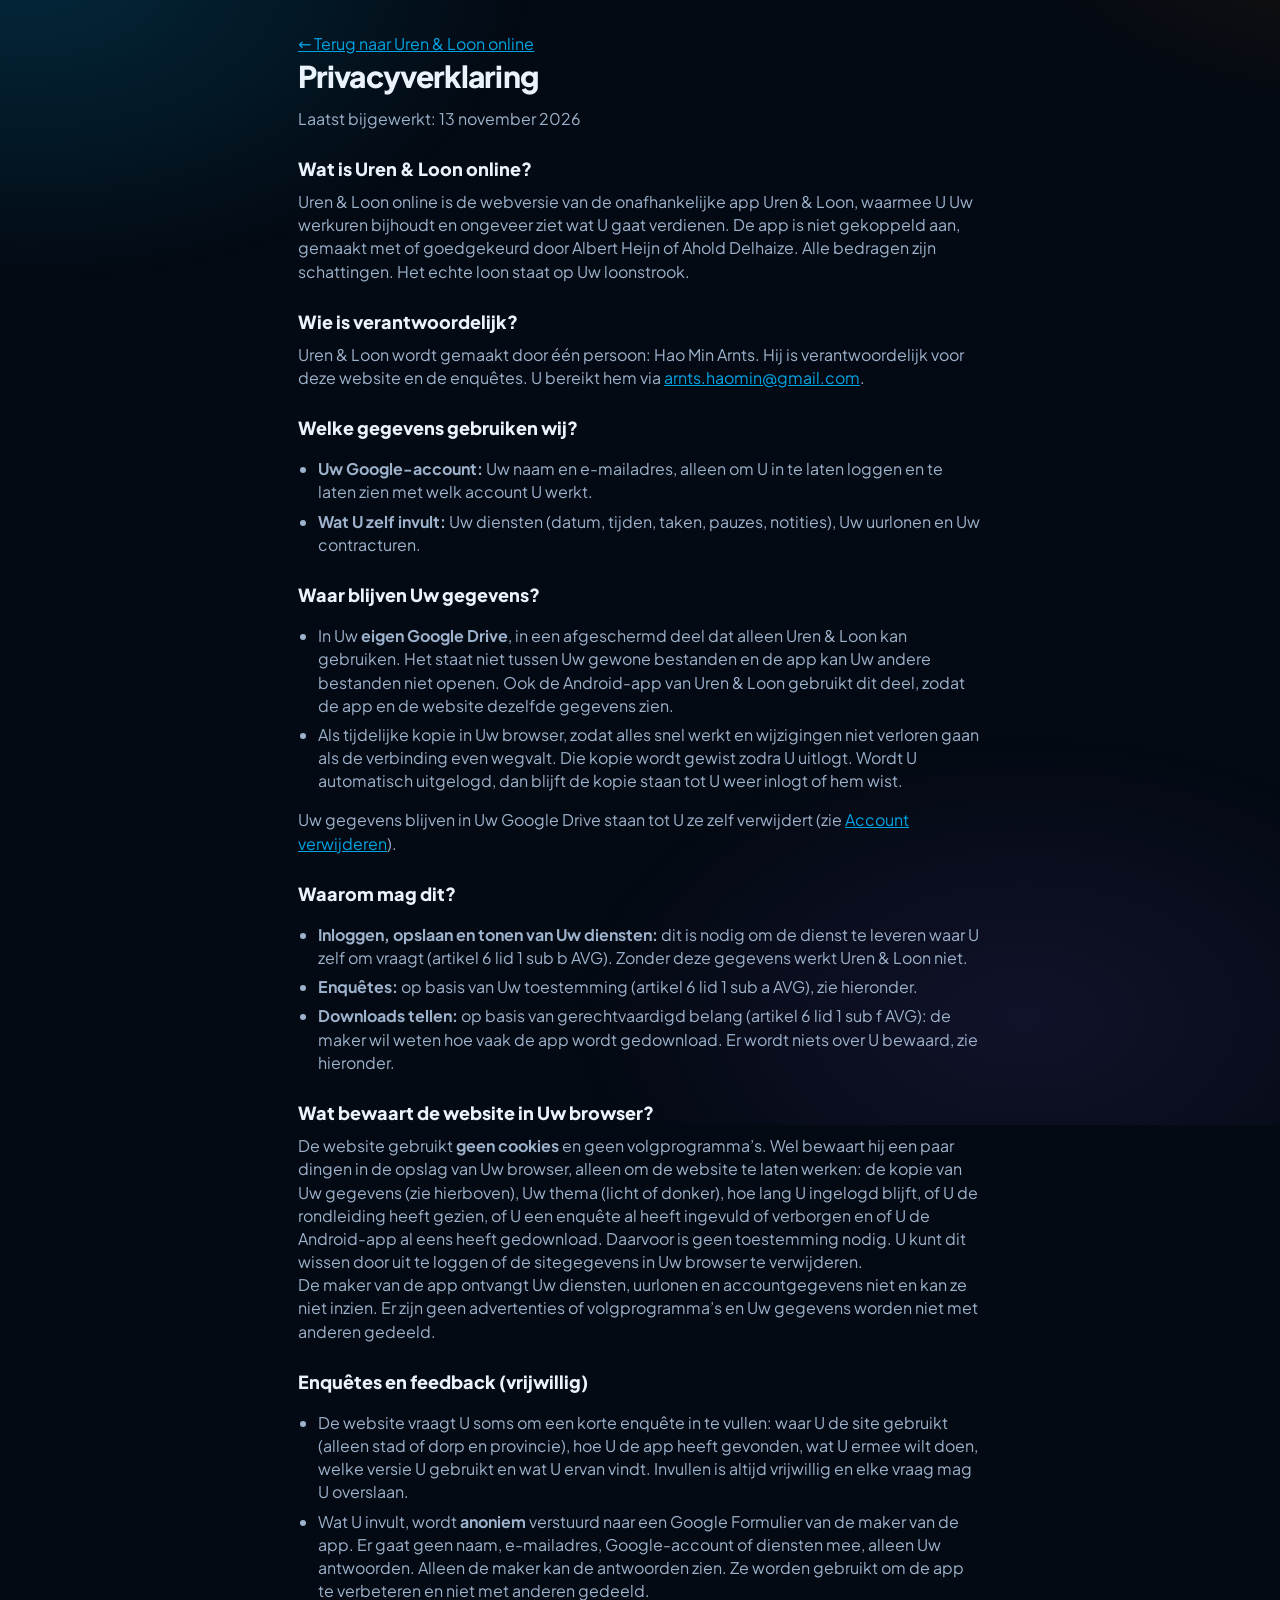
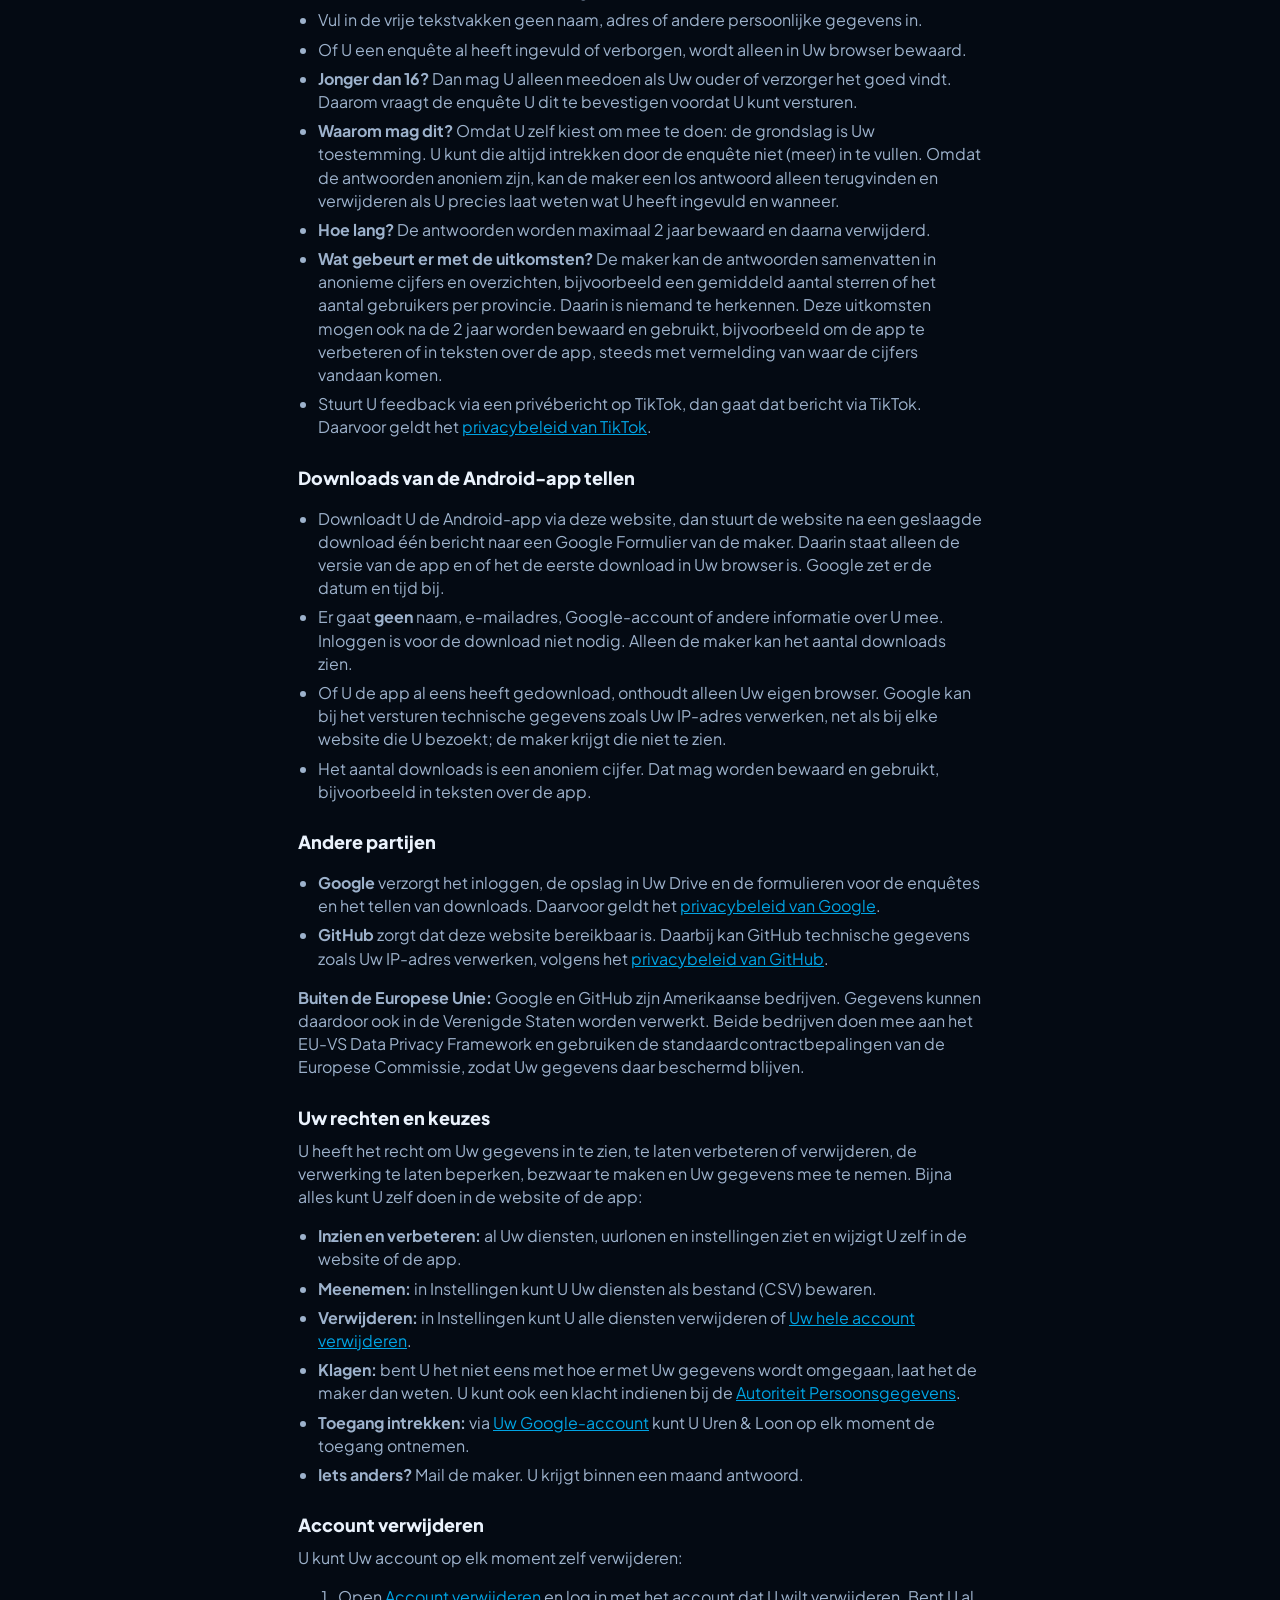
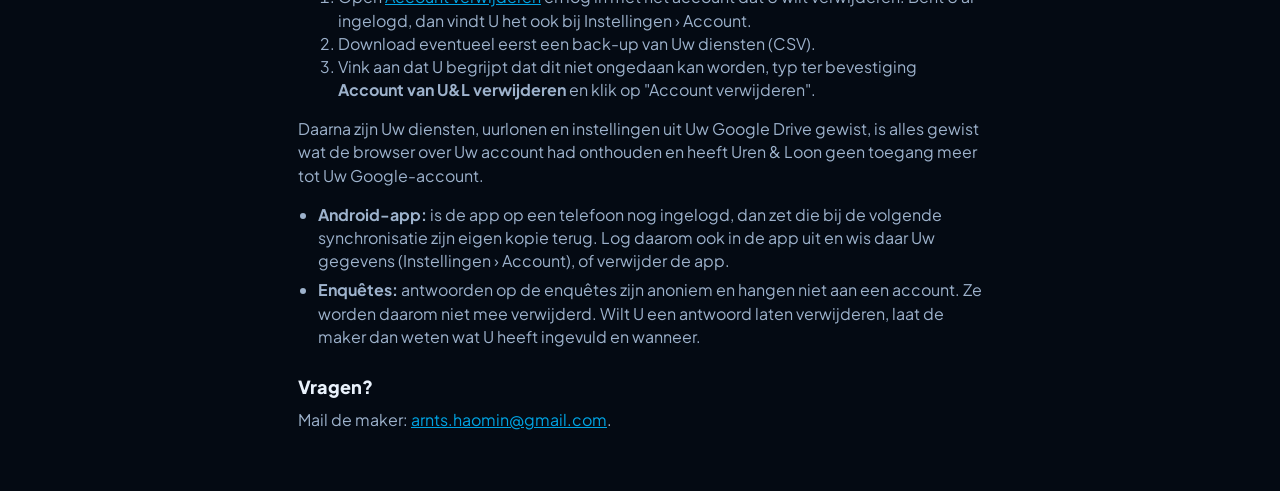
==== commit 6a7320b1: "Add files via upload" ====
--- a/privacy.html
+++ b/privacy.html
@@ -14,10 +14,13 @@
   <main class="legal">
     <p><a href="index.html">← Terug naar Uren &amp; Loon online</a></p>
     <h1>Privacyverklaring</h1>
-    <p>Laatst bijgewerkt: 10 november 2026</p>
+    <p>Laatst bijgewerkt: 13 november 2026</p>
 
     <h2>Wat is Uren &amp; Loon online?</h2>
     <p>Uren &amp; Loon online is de webversie van de onafhankelijke app Uren &amp; Loon, waarmee U Uw werkuren bijhoudt en ongeveer ziet wat U gaat verdienen. De app is niet gekoppeld aan, gemaakt met of goedgekeurd door Albert Heijn of Ahold Delhaize. Alle bedragen zijn schattingen. Het echte loon staat op Uw loonstrook.</p>
+
+    <h2>Wie is verantwoordelijk?</h2>
+    <p>Uren &amp; Loon wordt gemaakt door één persoon: Hao Min Arnts. Hij is verantwoordelijk voor deze website en de enquêtes. U bereikt hem via <a href="mailto:arnts.haomin@gmail.com">arnts.haomin@gmail.com</a>.</p>
 
     <h2>Welke gegevens gebruiken wij?</h2>
     <ul>
@@ -28,8 +31,19 @@
     <h2>Waar blijven Uw gegevens?</h2>
     <ul>
       <li>In Uw <b>eigen Google Drive</b>, in een afgeschermd deel dat alleen Uren &amp; Loon kan gebruiken. Het staat niet tussen Uw gewone bestanden en de app kan Uw andere bestanden niet openen. Ook de Android-app van Uren &amp; Loon gebruikt dit deel, zodat de app en de website dezelfde gegevens zien.</li>
-      <li>Als tijdelijke kopie in Uw browser, zodat alles snel werkt. Die kopie wordt gewist zodra U uitlogt.</li>
+      <li>Als tijdelijke kopie in Uw browser, zodat alles snel werkt en wijzigingen niet verloren gaan als de verbinding even wegvalt. Die kopie wordt gewist zodra U uitlogt. Wordt U automatisch uitgelogd, dan blijft de kopie staan tot U weer inlogt of hem wist.</li>
     </ul>
+    <p>Uw gegevens blijven in Uw Google Drive staan tot U ze zelf verwijdert (zie <a href="#account-verwijderen">Account verwijderen</a>).</p>
+
+    <h2>Waarom mag dit?</h2>
+    <ul>
+      <li><b>Inloggen, opslaan en tonen van Uw diensten:</b> dit is nodig om de dienst te leveren waar U zelf om vraagt (artikel 6 lid 1 sub b AVG). Zonder deze gegevens werkt Uren &amp; Loon niet.</li>
+      <li><b>Enquêtes:</b> op basis van Uw toestemming (artikel 6 lid 1 sub a AVG), zie hieronder.</li>
+      <li><b>Downloads tellen:</b> op basis van gerechtvaardigd belang (artikel 6 lid 1 sub f AVG): de maker wil weten hoe vaak de app wordt gedownload. Er wordt niets over U bewaard, zie hieronder.</li>
+    </ul>
+
+    <h2>Wat bewaart de website in Uw browser?</h2>
+    <p>De website gebruikt <b>geen cookies</b> en geen volgprogramma’s. Wel bewaart hij een paar dingen in de opslag van Uw browser, alleen om de website te laten werken: de kopie van Uw gegevens (zie hierboven), Uw thema (licht of donker), hoe lang U ingelogd blijft, of U de rondleiding heeft gezien, of U een enquête al heeft ingevuld of verborgen en of U de Android-app al eens heeft gedownload. Daarvoor is geen toestemming nodig. U kunt dit wissen door uit te loggen of de sitegegevens in Uw browser te verwijderen.</p>
     <p>De maker van de app ontvangt Uw diensten, uurlonen en accountgegevens niet en kan ze niet inzien. Er zijn geen advertenties of volgprogramma’s en Uw gegevens worden niet met anderen gedeeld.</p>
 
     <h2>Enquêtes en feedback (vrijwillig)</h2>
@@ -38,24 +52,37 @@
       <li>Wat U invult, wordt <b>anoniem</b> verstuurd naar een Google Formulier van de maker van de app. Er gaat geen naam, e-mailadres, Google-account of diensten mee, alleen Uw antwoorden. Alleen de maker kan de antwoorden zien. Ze worden gebruikt om de app te verbeteren en niet met anderen gedeeld.</li>
       <li>Vul in de vrije tekstvakken geen naam, adres of andere persoonlijke gegevens in.</li>
       <li>Of U een enquête al heeft ingevuld of verborgen, wordt alleen in Uw browser bewaard.</li>
+      <li><b>Jonger dan 16?</b> Dan mag U alleen meedoen als Uw ouder of verzorger het goed vindt. Daarom vraagt de enquête U dit te bevestigen voordat U kunt versturen.</li>
       <li><b>Waarom mag dit?</b> Omdat U zelf kiest om mee te doen: de grondslag is Uw toestemming. U kunt die altijd intrekken door de enquête niet (meer) in te vullen. Omdat de antwoorden anoniem zijn, kan de maker een los antwoord alleen terugvinden en verwijderen als U precies laat weten wat U heeft ingevuld en wanneer.</li>
       <li><b>Hoe lang?</b> De antwoorden worden maximaal 2 jaar bewaard en daarna verwijderd.</li>
       <li><b>Wat gebeurt er met de uitkomsten?</b> De maker kan de antwoorden samenvatten in anonieme cijfers en overzichten, bijvoorbeeld een gemiddeld aantal sterren of het aantal gebruikers per provincie. Daarin is niemand te herkennen. Deze uitkomsten mogen ook na de 2 jaar worden bewaard en gebruikt, bijvoorbeeld om de app te verbeteren of in teksten over de app, steeds met vermelding van waar de cijfers vandaan komen.</li>
       <li>Stuurt U feedback via een privébericht op TikTok, dan gaat dat bericht via TikTok. Daarvoor geldt het <a href="https://www.tiktok.com/legal/privacy-policy-eea" rel="noopener noreferrer">privacybeleid van TikTok</a>.</li>
     </ul>
 
+    <h2>Downloads van de Android-app tellen</h2>
+    <ul>
+      <li>Downloadt U de Android-app via deze website, dan stuurt de website na een geslaagde download één bericht naar een Google Formulier van de maker. Daarin staat alleen de versie van de app en of het de eerste download in Uw browser is. Google zet er de datum en tijd bij.</li>
+      <li>Er gaat <b>geen</b> naam, e-mailadres, Google-account of andere informatie over U mee. Inloggen is voor de download niet nodig. Alleen de maker kan het aantal downloads zien.</li>
+      <li>Of U de app al eens heeft gedownload, onthoudt alleen Uw eigen browser. Google kan bij het versturen technische gegevens zoals Uw IP-adres verwerken, net als bij elke website die U bezoekt; de maker krijgt die niet te zien.</li>
+      <li>Het aantal downloads is een anoniem cijfer. Dat mag worden bewaard en gebruikt, bijvoorbeeld in teksten over de app.</li>
+    </ul>
+
     <h2>Andere partijen</h2>
     <ul>
-      <li><b>Google</b> verzorgt het inloggen, de opslag in Uw Drive en (als U een enquête invult) het formulier voor de antwoorden. Daarvoor geldt het <a href="https://policies.google.com/privacy" rel="noopener noreferrer">privacybeleid van Google</a>.</li>
-      <li><b>GitHub</b> zorgt dat deze website bereikbaar is. Daarbij kan GitHub technische gegevens zoals Uw IP-adres verwerken, volgens het eigen privacybeleid.</li>
+      <li><b>Google</b> verzorgt het inloggen, de opslag in Uw Drive en de formulieren voor de enquêtes en het tellen van downloads. Daarvoor geldt het <a href="https://policies.google.com/privacy" rel="noopener noreferrer">privacybeleid van Google</a>.</li>
+      <li><b>GitHub</b> zorgt dat deze website bereikbaar is. Daarbij kan GitHub technische gegevens zoals Uw IP-adres verwerken, volgens het <a href="https://docs.github.com/site-policy/privacy-policies/github-general-privacy-statement" rel="noopener noreferrer">privacybeleid van GitHub</a>.</li>
     </ul>
+    <p><b>Buiten de Europese Unie:</b> Google en GitHub zijn Amerikaanse bedrijven. Gegevens kunnen daardoor ook in de Verenigde Staten worden verwerkt. Beide bedrijven doen mee aan het EU-VS Data Privacy Framework en gebruiken de standaardcontractbepalingen van de Europese Commissie, zodat Uw gegevens daar beschermd blijven.</p>
 
     <h2>Uw rechten en keuzes</h2>
+    <p>U heeft het recht om Uw gegevens in te zien, te laten verbeteren of verwijderen, de verwerking te laten beperken, bezwaar te maken en Uw gegevens mee te nemen. Bijna alles kunt U zelf doen in de website of de app:</p>
     <ul>
+      <li><b>Inzien en verbeteren:</b> al Uw diensten, uurlonen en instellingen ziet en wijzigt U zelf in de website of de app.</li>
       <li><b>Meenemen:</b> in Instellingen kunt U Uw diensten als bestand (CSV) bewaren.</li>
       <li><b>Verwijderen:</b> in Instellingen kunt U alle diensten verwijderen of <a href="#account-verwijderen">Uw hele account verwijderen</a>.</li>
       <li><b>Klagen:</b> bent U het niet eens met hoe er met Uw gegevens wordt omgegaan, laat het de maker dan weten. U kunt ook een klacht indienen bij de <a href="https://autoriteitpersoonsgegevens.nl" rel="noopener noreferrer">Autoriteit Persoonsgegevens</a>.</li>
       <li><b>Toegang intrekken:</b> via <a href="https://myaccount.google.com/permissions" rel="noopener noreferrer">Uw Google-account</a> kunt U Uren &amp; Loon op elk moment de toegang ontnemen.</li>
+      <li><b>Iets anders?</b> Mail de maker. U krijgt binnen een maand antwoord.</li>
     </ul>
 
     <h2 id="account-verwijderen">Account verwijderen</h2>
--- a/style.css
+++ b/style.css
@@ -1 +1 @@
-@font-face{font-family:Plus Jakarta Sans;font-weight:400;font-display:swap;src:url(fonts/plus-jakarta-sans-latin-400-normal.woff2) format("woff2")}@font-face{font-family:Plus Jakarta Sans;font-weight:500;font-display:swap;src:url(fonts/plus-jakarta-sans-latin-500-normal.woff2) format("woff2")}@font-face{font-family:Plus Jakarta Sans;font-weight:600;font-display:swap;src:url(fonts/plus-jakarta-sans-latin-600-normal.woff2) format("woff2")}@font-face{font-family:Plus Jakarta Sans;font-weight:700;font-display:swap;src:url(fonts/plus-jakarta-sans-latin-700-normal.woff2) format("woff2")}@font-face{font-family:Plus Jakarta Sans;font-weight:800;font-display:swap;src:url(fonts/plus-jakarta-sans-latin-800-normal.woff2) format("woff2")}:root{--blue: #00A4E4;--blue-deep: #0072B5;--blue-light: #6FD3FA;--orange: #FF7900;--orange-soft: #FFA34F;--green: #22C55E;--red: #EF4444;--amber: #F59E0B;--violet: #8B5CF6;--teal: #14B8A6;--radius: 26px;--ease: cubic-bezier(.2, .8, .2, 1);color-scheme:dark;--bg: #040A13;--bg2: #0A1626;--card: rgba(20, 36, 58, .72);--card-solid: #0F1D31;--line: rgba(120, 160, 210, .16);--text: #EAF2FC;--muted: #9DB2CC;--faint: #6F86A3;--shadow: 0 10px 30px rgba(0, 0, 0, .35)}:root[data-theme=light]{color-scheme:light;--bg: #F4F8FC;--bg2: #EAF1F9;--card: rgba(255, 255, 255, .85);--card-solid: #FFFFFF;--line: rgba(10, 26, 44, .1);--text: #0A1A2C;--muted: #50647D;--faint: #7E92AA;--shadow: 0 10px 28px rgba(10, 60, 110, .12)}@media(prefers-color-scheme:light){:root[data-theme=system]{color-scheme:light;--bg: #F4F8FC;--bg2: #EAF1F9;--card: rgba(255, 255, 255, .85);--card-solid: #FFFFFF;--line: rgba(10, 26, 44, .1);--text: #0A1A2C;--muted: #50647D;--faint: #7E92AA;--shadow: 0 10px 28px rgba(10, 60, 110, .12)}}*{box-sizing:border-box;-webkit-tap-highlight-color:transparent}html,body{margin:0;min-height:100%}body{font-family:Plus Jakarta Sans,system-ui,-apple-system,Segoe UI,Roboto,sans-serif;background:var(--bg);color:var(--text);line-height:1.45}.hidden{display:none!important}h1,h2,h3,p{margin:0}button{font:inherit;color:inherit;cursor:pointer;border:0;background:none}input,select,textarea{font:inherit;color:inherit}a{color:var(--blue)}:focus-visible{outline:3px solid var(--orange);outline-offset:2px;border-radius:10px}.logo-mark{display:grid;place-items:center;border-radius:22.9%;box-shadow:0 8px 22px #006eaa66;flex:none}.logo-mark img{width:100%;height:100%;display:block;border-radius:inherit}.logo-mark.small{width:40px;height:40px;border-radius:22.9%;box-shadow:0 4px 12px #006eaa59}.logo-mark.big{width:96px;height:96px;position:relative}.splash .logo-mark.big:after{content:"";position:absolute;inset:-10px;border-radius:50%;border:4px solid transparent;border-top-color:var(--orange);border-right-color:var(--blue-light);animation:spin 2.4s linear infinite}.online{color:var(--blue);font-weight:700}@keyframes spin{to{transform:rotate(360deg)}}.splash,.login{min-height:100vh;min-height:100dvh;display:grid;place-items:center;text-align:center;padding:24px}.splash{position:fixed;inset:0;z-index:100;background:var(--bg);gap:10px;align-content:center;transition:opacity .4s var(--ease),transform .4s var(--ease)}.splash.out{opacity:0;transform:scale(1.04);pointer-events:none}.splash h1{font-size:30px;font-weight:800;letter-spacing:-.03em;margin-top:18px}.splash p{color:var(--muted)}.fine{font-size:12px;color:var(--faint);max-width:420px;margin-inline:auto}.login-card{width:min(440px,100%);background:var(--card);border:1px solid var(--line);border-radius:32px;padding:34px 26px;box-shadow:var(--shadow);backdrop-filter:blur(18px);display:grid;gap:16px;justify-items:center;animation:rise .6s var(--ease) both}.login-card h1{font-size:30px;font-weight:800;letter-spacing:-.03em;margin-top:10px}.lead{color:var(--muted)}.login-msg{min-height:1.4em;color:var(--red);font-size:14px;font-weight:600}.login-msg.info{color:var(--amber)}.login-points{list-style:none;padding:0;margin:0;display:grid;gap:8px;text-align:left;font-size:13px;color:var(--muted)}.login-points li:before{content:"\2713  ";color:var(--green);font-weight:800}.btn{display:inline-flex;align-items:center;justify-content:center;gap:8px;padding:13px 20px;border-radius:16px;font-weight:700;background:var(--card-solid);border:1px solid var(--line);transition:transform .15s var(--ease),filter .15s;min-height:46px}.btn:active{transform:scale(.96)}.btn.primary{background:linear-gradient(135deg,var(--blue),var(--blue-deep));color:#fff;border-color:transparent;box-shadow:0 8px 22px #0072b566}.btn.accent{background:linear-gradient(135deg,var(--orange-soft),var(--orange));color:#fff;border-color:transparent}.btn.danger{color:var(--red);border-color:#ef444466}.btn.small{padding:8px 14px;min-height:36px;font-size:14px;border-radius:12px}.btn[disabled]{opacity:.5;pointer-events:none}.app{max-width:1360px;margin:0 auto;padding:calc(env(safe-area-inset-top) + 18px) clamp(14px,3vw,40px) 140px}.topbar{display:flex;align-items:center;justify-content:space-between;gap:12px;margin-bottom:14px}.greeting{color:var(--muted);font-size:14px;font-weight:600}.title{font-size:28px;font-weight:800;letter-spacing:-.03em}.topbar-right{display:flex;align-items:center;gap:10px}.sync-pill{font-size:12px;font-weight:700;padding:7px 12px;border-radius:999px;background:var(--card);border:1px solid var(--line);color:var(--muted);display:inline-flex;gap:6px;align-items:center}.sync-pill:before{content:"";width:8px;height:8px;border-radius:50%;background:var(--green)}.sync-pill.busy:before{background:var(--amber);animation:pulse 1s infinite}.sync-pill.off:before{background:var(--faint)}.sync-pill.err:before{background:var(--red)}@keyframes pulse{50%{opacity:.3}}.period-bar{display:flex;flex-direction:column;gap:8px;padding:4px 0 12px}.pb-top{display:flex;align-items:center;gap:8px;flex-wrap:wrap}.pb-sep{width:1px;height:22px;background:var(--line);margin-inline:2px}.pb-row{display:flex;align-items:center;gap:6px;min-width:0}.pb-scroll{display:flex;gap:8px;flex:1;min-width:0;overflow-x:auto;padding:4px 4px 10px;scrollbar-width:thin;scrollbar-color:var(--line) transparent;cursor:grab;outline:none;overscroll-behavior-x:contain}.pb-scroll.drag{cursor:grabbing;user-select:none}.pb-scroll::-webkit-scrollbar{height:6px}.pb-scroll::-webkit-scrollbar-thumb{background:var(--line);border-radius:6px}.pb-scroll:focus-visible{box-shadow:0 0 0 2px var(--blue);border-radius:12px}.pb-arrow{flex:none;width:32px;height:32px;border-radius:50%;border:1px solid var(--line);background:var(--card);color:var(--muted);font-size:20px;line-height:1;font-weight:700;display:grid;place-items:center;padding:0 0 2px;transition:opacity .2s,transform .15s var(--ease)}.pb-arrow:disabled{opacity:.3;pointer-events:none}.pb-arrow:active{transform:scale(.92)}.period-bar.pb-fits .pb-arrow{display:none}.chip{flex:none;padding:8px 14px;border-radius:999px;border:1px solid var(--glass-border, var(--line));background:var(--card);font-size:14px;font-weight:600;color:var(--text);transition:transform .15s var(--ease),background .2s;white-space:nowrap;position:relative}.chip:active{transform:scale(.95)}.chip.on{background:linear-gradient(90deg,var(--blue),var(--blue-deep));border-color:transparent;color:#fff;font-weight:700}.chip.now:after{content:none}.chip.static{cursor:default}.view{display:grid;gap:14px}.card{background:var(--card);border:1px solid var(--line);border-radius:var(--radius);padding:18px;box-shadow:var(--shadow)}@keyframes rise{0%{opacity:0;transform:translateY(18px) scale(.98)}to{opacity:1;transform:none}}.card h2{font-size:13px;font-weight:800;letter-spacing:.08em;text-transform:uppercase;color:var(--muted);margin-bottom:12px}.muted{color:var(--muted)}.row{display:flex;align-items:center;justify-content:space-between;gap:12px}.stack{display:grid;gap:10px}.hero{color:#fff;border:0;position:relative;overflow:hidden;padding:22px;background:linear-gradient(135deg,#0094d4,#0072b5 55%,#005a94)}.hero:before{content:"";position:absolute;inset:-40%;background:radial-gradient(closest-side,rgba(111,211,250,.45),transparent 70%) 20% 30% / 60% 60% no-repeat,radial-gradient(closest-side,rgba(255,121,0,.35),transparent 70%) 85% 80% / 55% 55% no-repeat;animation:drift 14s ease-in-out infinite alternate}@keyframes drift{to{transform:translate(8%,-6%) rotate(8deg)}}.hero:after{content:"";position:absolute;inset:0;background:linear-gradient(110deg,transparent 35%,rgba(255,255,255,.14) 50%,transparent 65%);background-size:250% 100%;animation:shimmer 5s ease-in-out infinite}@keyframes shimmer{0%{background-position:150% 0}to{background-position:-50% 0}}.hero>*{position:relative;z-index:1}.hero .label{font-size:13px;font-weight:800;letter-spacing:.08em;text-transform:uppercase;opacity:.85}.hero .amount{font-size:clamp(38px,11vw,56px);font-weight:800;letter-spacing:-.04em;line-height:1.05;margin:6px 0 4px;font-variant-numeric:tabular-nums}.hero .note{opacity:.9;font-size:14px}.hero-top{display:flex;justify-content:space-between;gap:12px;align-items:flex-start}.ring{width:78px;height:78px;flex:none;position:relative}.ring svg{width:100%;height:100%;transform:rotate(-90deg)}.ring .track{stroke:#ffffff40}.ring .bar{stroke:#fff;stroke-linecap:round;transition:stroke-dashoffset 1.2s var(--ease)}.ring .txt{position:absolute;inset:0;display:grid;place-items:center;text-align:center;font-weight:800;font-size:20px;line-height:1}.ring .txt small{display:block;font-size:9px;font-weight:700;opacity:.85;letter-spacing:.04em;margin-top:2px}.hero-stats{display:grid;grid-template-columns:repeat(3,1fr);gap:8px;margin-top:18px}.hero-stats div{background:#ffffff29;border-radius:16px;padding:10px 12px}.hero-stats b{display:block;font-size:17px;font-weight:800;font-variant-numeric:tabular-nums}.hero-stats span{font-size:11px;font-weight:700;opacity:.85;text-transform:uppercase;letter-spacing:.06em}.progress{height:10px;border-radius:99px;background:var(--line);overflow:hidden}.progress>i{display:block;height:100%;border-radius:99px;background:linear-gradient(90deg,var(--blue),var(--blue-light));transition:width 1s var(--ease)}.big-num{font-size:26px;font-weight:800;letter-spacing:-.03em;font-variant-numeric:tabular-nums}.pos{color:var(--green)}.neg{color:var(--red)}.balance-bar{position:relative;height:14px;border-radius:99px;background:var(--line);margin:14px 0 6px}.balance-bar .planned{position:absolute;inset:0 auto 0 0;border-radius:99px;background:color-mix(in srgb,var(--blue) 40%,transparent)}.balance-bar .worked{position:absolute;inset:0 auto 0 0;border-radius:99px;background:var(--blue)}.balance-bar .contract{position:absolute;top:-5px;bottom:-5px;width:3px;background:var(--orange);border-radius:2px}.legend{display:flex;flex-wrap:wrap;gap:14px;font-size:12px;color:var(--muted)}.legend i{display:inline-block;width:10px;height:10px;border-radius:3px;margin-right:5px;vertical-align:-1px}.bars{display:flex;align-items:flex-end;gap:4px;height:150px;padding-top:10px}.bars .b{flex:1;min-width:4px;display:flex;flex-direction:column;justify-content:flex-end;align-items:center;height:100%;position:relative}.bars .b i{display:block;width:100%;border-radius:6px 6px 2px 2px;background:linear-gradient(180deg,var(--blue-light),var(--blue));min-height:2px;transform-origin:bottom;transition:filter .2s,transform .2s var(--ease)}.bars .b.sur i{background:linear-gradient(180deg,var(--orange-soft),var(--orange))}@keyframes grow{0%{transform:scaleY(0)}}.bars-axis{display:flex;justify-content:space-between;font-size:11px;color:var(--faint);margin-top:6px}.chart-readout{min-height:1.4em;font-size:14px;font-weight:700;margin-bottom:4px}.tiles{display:grid;grid-template-columns:repeat(2,1fr);gap:12px}.tile{background:var(--card);border:1px solid var(--line);border-radius:22px;padding:14px 16px}.tile span{font-size:11px;font-weight:800;letter-spacing:.08em;text-transform:uppercase;color:var(--muted)}.tile b{display:block;font-size:22px;font-weight:800;letter-spacing:-.03em;margin-top:4px;font-variant-numeric:tabular-nums}.tile small{color:var(--faint);font-size:12px}.disclaimer{text-align:center;font-size:12px;color:var(--faint);padding:4px 12px}.empty{text-align:center;padding:34px 20px;display:grid;gap:12px;justify-items:center}.empty h2{text-transform:none;letter-spacing:-.02em;font-size:20px;color:var(--text);margin:0}.week-head{display:flex;justify-content:space-between;font-size:13px;font-weight:800;color:var(--muted);letter-spacing:.04em;text-transform:uppercase;padding:8px 4px 0}.shift{display:grid;grid-template-columns:56px 1fr auto;gap:14px;align-items:center;padding:14px;border-radius:22px;background:var(--card);border:1px solid var(--line);text-align:left;width:100%;transition:transform .2s var(--ease),border-color .2s,box-shadow .2s}.shift:active{transform:scale(.98)}.date-block{width:56px;height:62px;border-radius:16px;display:grid;place-items:center;align-content:center;color:#fff;font-weight:800;line-height:1.1}.date-block small{font-size:11px;opacity:.9;text-transform:uppercase;letter-spacing:.06em}.date-block b{font-size:22px}.shift .times{font-weight:800;font-size:16px}.shift .sub{font-size:13px;color:var(--muted)}.shift .money{text-align:right;font-weight:800;font-size:17px;font-variant-numeric:tabular-nums}.shift .money small{display:block;font-size:12px;font-weight:600;color:var(--orange)}.seg{display:flex;height:6px;border-radius:99px;overflow:hidden;margin-top:8px;gap:1px}.seg i{display:block;height:100%}.pills{display:flex;flex-wrap:wrap;gap:6px;margin-top:8px}.pill{font-size:11px;font-weight:800;padding:3px 9px;border-radius:99px;background:var(--line);color:var(--muted)}.pill.o{background:#ff790029;color:var(--orange)}.pill.b{background:#00a4e429;color:var(--blue)}.pill.y{background:#f59e0b2e;color:var(--amber)}.shift-wrap{display:grid;gap:6px}.shift-actions{display:flex;gap:8px;justify-content:flex-end}.sum-row{display:grid;grid-template-columns:repeat(3,1fr);gap:8px;text-align:center}.sum-row b{display:block;font-size:19px;font-weight:800;font-variant-numeric:tabular-nums}.sum-row span{font-size:11px;font-weight:700;color:var(--muted);text-transform:uppercase;letter-spacing:.06em}.filters{display:flex;gap:8px;overflow-x:auto;scrollbar-width:none;padding-bottom:2px}.filters::-webkit-scrollbar{display:none}.nav{position:fixed;left:0;right:0;bottom:calc(env(safe-area-inset-bottom) + 16px);display:flex;justify-content:center;align-items:center;gap:12px;z-index:20;pointer-events:none;transition:transform .35s var(--ease),opacity .3s}.nav.away{transform:translateY(140%);opacity:0}.nav>*{pointer-events:auto}.nav-pill{position:relative;display:flex;padding:6px;border-radius:999px;background:var(--card-solid);border:1px solid var(--line);box-shadow:var(--shadow)}.nav-pill button{position:relative;z-index:1;display:flex;flex-direction:column;align-items:center;gap:2px;padding:8px 16px;min-width:84px;border-radius:999px;color:var(--muted);font-size:11px;font-weight:700;transition:color .25s}.nav-pill button svg{width:22px;height:22px;fill:currentColor}.nav-pill button.on{color:#fff}.nav-indicator{position:absolute;top:6px;bottom:6px;left:6px;border-radius:999px;background:linear-gradient(135deg,var(--blue),var(--blue-deep));transition:transform .4s var(--ease),width .4s var(--ease)}.fab{width:58px;height:58px;border-radius:50%;background:linear-gradient(135deg,var(--orange-soft),var(--orange));box-shadow:0 10px 24px #ff790073;display:grid;place-items:center;transition:transform .15s var(--ease)}.fab:active{transform:scale(.92) rotate(90deg)}.fab svg{width:28px;height:28px;fill:#fff}.overlay{position:fixed;inset:0;z-index:50;background:#02081099;backdrop-filter:blur(6px);display:grid;align-items:end;animation:fade .25s both}.overlay.center{align-items:center;padding:20px}@keyframes fade{0%{opacity:0}}.sheet{background:var(--bg2);width:min(680px,100%);margin:0 auto;max-height:94dvh;overflow:auto;border-radius:30px 30px 0 0;padding:20px 18px calc(env(safe-area-inset-bottom) + 24px);border:1px solid var(--line);animation:slide .4s var(--ease) both;overscroll-behavior:contain}.sheet.full{min-height:94dvh}@keyframes slide{0%{transform:translateY(40px);opacity:0}}.dialog{background:var(--card-solid);width:min(400px,100%);margin:0 auto;border-radius:26px;padding:22px;border:1px solid var(--line);animation:pop .3s var(--ease) both;display:grid;gap:12px}@keyframes pop{0%{transform:scale(.92);opacity:0}}.dialog h3{font-size:19px;font-weight:800;letter-spacing:-.02em}.dialog .actions{display:flex;gap:10px;justify-content:flex-end;flex-wrap:wrap;margin-top:6px}.sheet-head{display:flex;align-items:center;justify-content:space-between;margin-bottom:14px;gap:10px}.sheet-head h2{font-size:22px;font-weight:800;letter-spacing:-.03em;text-transform:none;color:var(--text);margin:0}.icon-btn{width:42px;height:42px;border-radius:14px;background:var(--card);border:1px solid var(--line);display:grid;place-items:center;font-size:20px}.field{display:grid;gap:6px}.field>label,.label{font-size:12px;font-weight:800;letter-spacing:.06em;text-transform:uppercase;color:var(--muted)}.input,select.input,textarea.input{width:100%;padding:12px 14px;border-radius:14px;background:var(--card-solid);border:1px solid var(--line);min-height:46px}textarea.input{min-height:80px;resize:vertical}.grid2{display:grid;grid-template-columns:1fr 1fr;gap:12px}.section{display:grid;gap:12px;padding:16px;border-radius:22px;background:var(--card);border:1px solid var(--line);margin-bottom:12px}.task-chip{display:inline-flex;align-items:center;gap:8px;padding:9px 14px;border-radius:999px;border:2px solid var(--c);color:var(--c);font-weight:800;font-size:14px;background:transparent;transition:background .2s,color .2s,transform .15s}.task-chip.on{background:var(--c);color:#fff}.task-chip:active{transform:scale(.94)}.chips{display:flex;flex-wrap:wrap;gap:8px}.warn{padding:10px 14px;border-radius:14px;font-size:13px;font-weight:600;background:#f59e0b26;color:var(--amber)}.warn.bad{background:#ef444424;color:var(--red)}.switch{display:flex;align-items:center;justify-content:space-between;gap:12px}.switch input{appearance:none;width:50px;height:30px;border-radius:99px;background:var(--line);position:relative;transition:background .2s;flex:none;cursor:pointer}.switch input:after{content:"";position:absolute;top:3px;left:3px;width:24px;height:24px;border-radius:50%;background:#fff;transition:transform .25s var(--ease);box-shadow:0 2px 6px #0000004d}.switch input:checked{background:var(--blue)}.switch input:checked:after{transform:translate(20px)}.switch input:disabled{opacity:.6}.break-row{display:grid;grid-template-columns:1fr 1fr auto auto;gap:8px;align-items:end}.formbar{position:sticky;bottom:calc(-1*env(safe-area-inset-bottom) - 24px);margin:0 -18px;padding:14px 18px calc(env(safe-area-inset-bottom) + 14px);background:var(--bg2);border-top:1px solid var(--line);display:flex;align-items:center;justify-content:space-between;gap:12px}.formbar .est b{font-size:22px;font-weight:800;letter-spacing:-.03em;font-variant-numeric:tabular-nums}.formbar .est span{display:block;font-size:11px;color:var(--muted);font-weight:700;text-transform:uppercase;letter-spacing:.06em}.kv{display:flex;justify-content:space-between;gap:12px;padding:9px 0;border-bottom:1px solid var(--line);font-size:14px}.kv:last-child{border-bottom:0}.kv span:first-child{color:var(--muted)}.kv b{text-align:right;font-variant-numeric:tabular-nums}.timeline{display:grid;gap:8px}.tl-item{display:flex;gap:10px;align-items:center;font-size:14px}.tl-item i{width:12px;height:12px;border-radius:4px;flex:none}.snackbar{position:fixed;left:50%;bottom:calc(env(safe-area-inset-bottom) + 100px);transform:translate(-50%,30px);background:#1d2a3d;color:#fff;padding:12px 16px;border-radius:16px;box-shadow:var(--shadow);display:flex;align-items:center;gap:14px;opacity:0;pointer-events:none;transition:.3s var(--ease);z-index:70;font-weight:600;font-size:14px;max-width:calc(100% - 32px)}.snackbar.show{opacity:1;transform:translate(-50%);pointer-events:auto}.snackbar button{color:var(--orange-soft);font-weight:800}@media(prefers-reduced-motion:reduce){*,*:before,*:after{animation-duration:.01ms!important;animation-iteration-count:1!important;transition-duration:.01ms!important}}.actions{display:flex;gap:10px;flex-wrap:wrap}.dialog p{white-space:pre-line}details summary{list-style-position:inside}.legal{max-width:720px;margin:0 auto;padding:32px 18px 60px}.legal h1{font-size:30px;font-weight:800;letter-spacing:-.03em;margin-bottom:8px}.legal h2{font-size:18px;font-weight:800;margin:26px 0 8px}.legal p,.legal li{color:var(--muted)}.legal ul{padding-left:20px;display:grid;gap:6px}.hero .label{color:#fff}.bars{justify-content:center}.bars .b{flex:1 1 0;max-width:34px}.field,.section,.section>*{min-width:0}.input{min-width:0}.break-row{grid-template-columns:minmax(0,1fr) minmax(0,1fr) auto auto}.sheet{overflow-x:hidden}.section .row{flex-wrap:wrap}.rate-row{display:grid;grid-template-columns:minmax(0,1fr) minmax(0,1fr) auto;gap:8px;align-items:end}.rate-row .field:nth-child(3){grid-column:1 / 3;grid-row:2}.rate-row .icon-btn{grid-column:3;grid-row:1}.dot{width:22px;height:22px;border-radius:50%;border:2px solid var(--line);flex:none}.kv.strong{font-weight:800}.kv.strong b,.kv.strong span{color:var(--text)}.kv{flex-wrap:wrap;align-items:center}:root{--sidebar: 252px}html{scroll-behavior:smooth}body{position:relative}body:before{content:"";position:fixed;inset:-25%;z-index:-1;pointer-events:none;will-change:transform;background:radial-gradient(38% 34% at 18% 14%,rgba(0,164,228,.2),transparent 70%),radial-gradient(30% 28% at 88% 6%,rgba(255,121,0,.11),transparent 70%),radial-gradient(34% 30% at 70% 92%,rgba(139,92,246,.1),transparent 70%);animation:bgdrift 46s ease-in-out infinite alternate}@keyframes bgdrift{0%{transform:translateZ(0) scale(1)}to{transform:translate3d(3%,2.5%,0) scale(1.08)}}.view{display:grid;gap:clamp(12px,1.4vw,20px);grid-template-columns:minmax(0,1fr);grid-auto-flow:dense;align-items:stretch}.view>*{min-width:0}#live-card{display:contents}.week-head{padding-top:14px}.tiles{gap:clamp(10px,1.2vw,16px)}.nav-brand,.nav-foot{display:none}.nav-pill button svg{transition:transform .3s var(--ease)}.nav-pill button.on svg{animation:navpop .5s var(--ease)}@keyframes navpop{0%{transform:scale(.7) rotate(-12deg)}60%{transform:scale(1.18) rotate(4deg)}to{transform:none}}@keyframes rise{0%{opacity:0;transform:translateY(18px) scale(.98)}}@keyframes viewR{0%{opacity:0;transform:translate(28px)}}@keyframes viewL{0%{opacity:0;transform:translate(-28px)}}@keyframes ringdraw{0%{stroke-dashoffset:var(--circ)}}@keyframes removeOut{to{opacity:0;transform:translate(-36px) scale(.94)}}@keyframes starpop{0%{transform:scale(.4) rotate(-20deg)}55%{transform:scale(1.35) rotate(8deg)}to{transform:none}}@keyframes sheetOut{to{opacity:0;transform:translateY(24px) scale(.98)}}@keyframes fadeOut{to{opacity:0}}@keyframes popOut{to{opacity:0;transform:scale(.94)}}.view.enter-r{animation:viewR .38s var(--ease)}.view.enter-l{animation:viewL .38s var(--ease)}.view.animate .card,.view.animate .tile,.view.animate .shift-wrap,.view.animate .week-head,.view.animate .filters{animation:rise .6s var(--ease) backwards;animation-delay:calc(var(--i, 0) * 60ms)}.view.animate .tile{animation-delay:calc(var(--i, 0) * 60ms + .12s)}.view.animate .ring .bar{animation:ringdraw 1.4s var(--ease) .25s backwards}.ring .bar{stroke-dashoffset:var(--off, 0)}.view.animate .progress>i,.view.animate .balance-bar .planned,.view.animate .balance-bar .worked{transform-origin:left;animation:growx 1.1s var(--ease) .3s backwards}.view.animate .bars .b i{animation:growy .9s var(--ease) backwards}.view.animate .seg i{transform-origin:left;animation:growx .8s var(--ease) .2s backwards}.shift-wrap.removing{animation:removeOut .28s var(--ease) forwards;pointer-events:none}.pill.pop{animation:starpop .55s var(--ease)}.overlay.closing{pointer-events:none;animation:fadeOut .2s ease forwards}.overlay.closing .sheet{animation:sheetOut .2s ease forwards}.overlay.closing .dialog{animation:popOut .2s ease forwards}.sync-pill.busy:before{animation:pulse 1s infinite}.confetti{position:fixed;inset:0;pointer-events:none;z-index:90;overflow:hidden}.confetti i{position:absolute;width:9px;height:14px;border-radius:2px;will-change:transform,opacity}@media(hover:hover){.card,.tile,.shift{transition:transform .25s var(--ease),box-shadow .25s,border-color .25s}.card:not(.hero):not(.empty):hover,.tile:hover{transform:translateY(-3px);border-color:color-mix(in srgb,var(--blue) 45%,var(--line));box-shadow:0 18px 40px #00468c38}.shift:hover{transform:translateY(-2px);border-color:color-mix(in srgb,var(--blue) 45%,var(--line));box-shadow:0 12px 28px #00468c33}.chip:hover{transform:translateY(-1px);border-color:var(--blue)}.btn:hover{filter:brightness(1.08)}.bars .b:hover i{filter:brightness(1.15) saturate(1.2);transform:scaleY(1.04)}.nav-pill button:not(.on):hover{color:var(--text)}.fab:hover{transform:scale(1.06)}.icon-btn:hover{border-color:var(--blue)}}.hero .glow{position:absolute;inset:0;z-index:1;pointer-events:none;opacity:0;transition:opacity .3s;background:radial-gradient(320px circle at var(--mx, 70%) var(--my, 0%),rgba(255,255,255,.24),transparent 60%)}.hero:hover .glow{opacity:1}.hero>.glow{position:absolute}@media(min-width:700px){.view.v-dash,.view.v-shifts{grid-template-columns:repeat(2,minmax(0,1fr))}.span-all{grid-column:1 / -1}.span-2{grid-column:span 2}.tiles{grid-template-columns:repeat(4,minmax(0,1fr))}.hero{padding:28px 30px}.hero .amount{font-size:clamp(46px,6vw,76px)}.hero-stats{margin-top:24px}.hero-stats b{font-size:22px}.ring{width:96px;height:96px}.ring .txt{font-size:26px}.topbar{margin-bottom:20px}.title{font-size:clamp(30px,3vw,40px)}.card{padding:22px}.overlay{align-items:center;padding:24px}.sheet{border-radius:28px;max-height:min(92dvh,920px);padding-bottom:24px}.sheet.full{min-height:0}.sheet.wide{width:min(940px,100%)}.formbar{bottom:-24px;margin:0 -18px -24px;border-radius:0 0 28px 28px}#form-body{display:grid;grid-template-columns:repeat(2,minmax(0,1fr));gap:0 16px;align-items:start}#form-body>#f-suggest{grid-column:1 / -1}#form-body>#f-suggest:empty{display:none}}@media(min-width:1024px){.app{margin-left:var(--sidebar);max-width:none;padding-bottom:60px;padding-top:28px}.app>.topbar,.app>.period-bar,.app>.view{max-width:1280px;margin-inline:auto}.nav{position:fixed;inset:0 auto 0 0;width:var(--sidebar);flex-direction:column;align-items:stretch;justify-content:flex-start;gap:16px;padding:26px 16px 20px;background:color-mix(in srgb,var(--bg2) 94%,transparent);border-right:1px solid var(--line);pointer-events:auto;transform:none!important;opacity:1!important}.nav-brand{display:flex;align-items:center;gap:12px;padding:0 8px 14px}.nav-brand b{display:block;font-size:17px;font-weight:800;letter-spacing:-.02em}.nav-brand small{color:var(--muted);font-size:12px}.nav-pill{flex-direction:column;border-radius:22px;padding:6px;box-shadow:none;background:transparent;border:0;gap:2px}.nav-pill button{flex-direction:row;justify-content:flex-start;gap:14px;min-width:0;padding:13px 16px;font-size:15px;border-radius:16px}.nav-indicator{inset:6px 6px auto;width:auto;border-radius:16px}.fab{display:flex;align-items:center;justify-content:center;width:100%;height:52px;border-radius:18px;gap:10px;color:#fff;font-weight:800;font-size:15px;margin-top:4px}.fab:after{content:"Nieuwe dienst"}.fab svg{width:24px;height:24px}.nav-foot{display:block;margin-top:auto;padding:0 10px;font-size:11.5px;line-height:1.5;color:var(--faint)}.view.v-set{display:block;column-count:2;column-gap:20px}.view.v-set>*{break-inside:avoid;margin-bottom:20px}.snackbar{left:calc(50% + var(--sidebar) / 2);bottom:32px}}@media(min-width:1180px){.view.v-dash,.view.v-shifts{grid-template-columns:repeat(3,minmax(0,1fr))}}@media(min-width:1700px){.app>.topbar,.app>.period-bar,.app>.view{max-width:1480px}.view.v-set{column-count:3}}@media(max-height:520px)and (orientation:landscape){.nav{bottom:8px}.app{padding-bottom:96px}}.shift-wrap{content-visibility:auto;contain-intrinsic-size:auto 150px}@media(prefers-reduced-motion:reduce){body:before{animation:none}html{scroll-behavior:auto}}.card .row{flex-wrap:wrap;row-gap:6px}.big-num{white-space:nowrap}.card h2{overflow-wrap:anywhere}.bars .b{padding:0;border:0;background:none}.card .row>div:last-child:not(:only-child){margin-left:auto}.onb-ov{align-items:stretch;padding:0;background:#020810b8}.onb{background:var(--bg2);width:min(660px,100%);height:100dvh;margin:0 auto;display:flex;flex-direction:column;overflow:hidden;position:relative;border:1px solid var(--line);animation:slide .45s var(--ease) both}.overlay.closing .onb{animation:sheetOut .2s ease forwards}@media(min-width:700px){.onb-ov{align-items:center;padding:24px}.onb{height:min(780px,92dvh);border-radius:30px}}.onb-head{display:flex;align-items:center;justify-content:space-between;gap:12px;padding:calc(env(safe-area-inset-top) + 16px) 18px 6px}.onb-dots{display:flex;gap:6px}.onb-dots i{width:8px;height:8px;border-radius:99px;background:var(--line);transition:width .35s var(--ease),background .35s}.onb-dots i.on{width:26px;background:var(--blue)}.onb-dots i.done{background:color-mix(in srgb,var(--blue) 55%,transparent)}.onb-body{flex:1;overflow:auto;padding:12px 24px 24px;overscroll-behavior:contain}.onb-page{display:grid;gap:16px;align-content:start;animation:viewR .45s var(--ease)}.onb-page.back{animation:viewL .45s var(--ease)}.onb-page h2{font-size:clamp(26px,5vw,34px);font-weight:800;letter-spacing:-.03em;line-height:1.1;margin:0;text-transform:none;color:var(--text)}.onb-page .lead{font-size:16px}.onb-hero{display:grid;place-items:center;padding:18px 0 6px}.onb-foot{display:flex;justify-content:space-between;gap:12px;padding:14px 18px calc(env(safe-area-inset-bottom) + 16px);border-top:1px solid var(--line)}.onb-foot .btn.primary{flex:1;max-width:340px;margin-left:auto}.onb-points{list-style:none;padding:0;margin:0;display:grid;gap:10px}.onb-points li{display:grid;gap:2px;padding:14px 16px;border-radius:18px;background:var(--card);border:1px solid var(--line)}.onb-points li span{color:var(--muted);font-size:14px}.onb-sum{cursor:pointer;font-weight:700;color:var(--blue);font-size:14px}.linklike{color:var(--blue);font-weight:700;font-size:14px;text-decoration:underline;justify-self:start;padding:4px 0}.onb-steps{list-style:none;padding:0;margin:0;display:grid;gap:8px;counter-reset:s}.onb-steps li{display:grid;gap:2px;padding:12px 14px 12px 50px;border-radius:16px;border:1px solid var(--line);background:var(--card);position:relative;counter-increment:s;transition:border-color .3s,background .3s}.onb-steps li:before{content:counter(s);position:absolute;left:14px;top:12px;width:26px;height:26px;border-radius:50%;display:grid;place-items:center;font-weight:800;font-size:13px;background:var(--line)}.onb-steps li.ok{border-color:color-mix(in srgb,var(--green) 55%,var(--line))}.onb-steps li.ok:before{content:"\2713";background:var(--green);color:#fff}.onb-steps li span{color:var(--muted);font-size:13px}.onb-demo{padding:4px 0;min-height:150px;display:grid;align-content:center}.onb-gone{display:flex;justify-content:space-between;align-items:center;gap:12px;padding:18px;border-radius:18px;border:1px dashed var(--line);color:var(--muted);animation:rise .4s var(--ease) backwards}.btn.pulse{animation:pulsering 1.6s ease-out infinite}@keyframes pulsering{0%{box-shadow:0 0 color-mix(in srgb,var(--orange) 60%,transparent)}70%{box-shadow:0 0 0 12px transparent}to{box-shadow:0 0 0 0 transparent}}.onb-check{width:64px;height:64px;justify-self:start}.onb-check.big{width:96px;height:96px;justify-self:center}.onb-check svg{width:100%;height:100%}.onb-check circle{fill:none;stroke:var(--green);stroke-width:3;stroke-dasharray:145;stroke-dashoffset:145;animation:draw .7s var(--ease) .1s forwards}.onb-check path{fill:none;stroke:var(--green);stroke-width:4;stroke-linecap:round;stroke-linejoin:round;stroke-dasharray:40;stroke-dashoffset:40;animation:draw .5s var(--ease) .6s forwards}@keyframes draw{to{stroke-dashoffset:0}}@media(prefers-reduced-motion:reduce){.btn.pulse{animation:none}.onb-check circle,.onb-check path{animation:none;stroke-dashoffset:0}}.onb-page .fine{margin:0;max-width:none;text-align:left}.chip.year{padding:8px 16px;font-weight:800;letter-spacing:.02em}.chip.year.sel{border-color:var(--blue);color:var(--blue);background:var(--card)}.login-or{display:flex;align-items:center;gap:12px;width:100%;color:var(--faint);font-size:12px;font-weight:600}.login-or:before,.login-or:after{content:"";flex:1;height:1px;background:var(--line)}.btn.android{background:var(--card-solid);color:var(--text);border:1px solid var(--line);box-shadow:0 4px 14px #0000001f}.btn.android svg{color:#3ddc84;flex:none}.install-dialog{width:min(480px,calc(100% - 24px));max-height:calc(100dvh - 24px);overflow:auto;padding:22px;border:1px solid var(--line);border-radius:28px;background:var(--card-solid);color:var(--text);box-shadow:0 30px 80px #00000073;text-align:left}.install-dialog[open]{animation:rise .35s var(--ease) both}.install-dialog::backdrop{background:#040a1399;backdrop-filter:blur(6px)}.install-dialog>div{display:grid;gap:14px}.install-dialog [hidden]{display:none!important}.inst-head{display:flex;align-items:center;justify-content:space-between;gap:12px;margin-bottom:14px}.inst-head h2{font-size:21px;font-weight:800;letter-spacing:-.02em}.inst-close{width:36px;height:36px;border-radius:50%;border:1px solid var(--line);background:transparent;color:var(--muted);font-size:22px;line-height:1;cursor:pointer}.inst-notice{border-left:4px solid var(--orange);background:#ff790014;border-radius:6px 14px 14px 6px;padding:12px 14px}.inst-notice h3{font-size:17px;font-weight:800;margin-bottom:6px}.inst-notice ul{margin:0;padding-left:18px;display:grid;gap:7px;font-size:14px;color:var(--muted)}.inst-text{font-size:14px;color:var(--muted)}.inst-version{text-align:center;font-size:13px;font-weight:700;color:var(--muted);background:#78a0d21a;border-radius:12px;padding:9px}.inst-agree{display:flex;gap:12px;align-items:flex-start;font-size:14px;background:#78a0d214;border:1px solid var(--line);border-radius:14px;padding:12px 14px;cursor:pointer}.inst-agree input{width:20px;height:20px;flex:none;margin-top:1px;accent-color:var(--blue);cursor:pointer}.inst-box{display:grid;gap:10px}.inst-box h3{font-size:18px;font-weight:800}.inst-meta{font-size:12px;color:var(--faint)}.inst-label{font-size:14px;font-weight:700}.inst-pass{display:flex;gap:8px;align-items:center;background:#78a0d21a;border:1px solid var(--line);border-radius:12px;padding:8px 8px 8px 12px}.inst-pass code{flex:1;min-width:0;font-family:ui-monospace,SFMono-Regular,Menlo,Consolas,monospace;font-size:15px;font-weight:700;word-break:break-word}.inst-input{width:100%;padding:13px 14px;border-radius:14px;border:1px solid var(--line);background:#78a0d214;color:var(--text);font:inherit;font-size:16px}.inst-input:focus{outline:2px solid var(--blue);outline-offset:1px}.inst-prog[hidden]{display:none}.inst-bar{height:8px;border-radius:8px;background:#78a0d22e;overflow:hidden}.inst-bar i{display:block;height:100%;width:0;background:linear-gradient(90deg,var(--blue),var(--blue-light));transition:width .4s var(--ease)}.inst-steps{margin:4px 0 0;padding-left:20px;display:grid;gap:6px;font-size:13px;color:var(--muted)}:root{--surface: #0D1A2B;--surface-el: #122338;--sunken: rgba(255,255,255,.06);--track: rgba(255,255,255,.12);--chart-line: #6FD3FA;--chart-fill: rgba(0,164,228,.45);--chart-grid: rgba(255,255,255,.08);--positive: #34D399;--negative: #F87171;--warning: #F59E0B;--glass-border: rgba(255,255,255,.14);--hero1: #0A4F8F;--hero2: #0086CC;--hero3: #00A4E4}:root[data-theme=light]{--surface: #FFFFFF;--surface-el: #FFFFFF;--sunken: rgba(10,26,44,.05);--track: rgba(10,26,44,.08);--chart-line: #0072B5;--chart-fill: rgba(0,164,228,.3);--chart-grid: rgba(10,26,44,.07);--positive: #16A34A;--negative: #DC2626;--warning: #D97706;--glass-border: rgba(10,26,44,.12);--hero1: #0072B5;--hero2: #0094D6;--hero3: #22B8F0}@media(prefers-color-scheme:light){:root[data-theme=system]{--surface: #FFFFFF;--surface-el: #FFFFFF;--sunken: rgba(10,26,44,.05);--track: rgba(10,26,44,.08);--chart-line: #0072B5;--chart-fill: rgba(0,164,228,.3);--chart-grid: rgba(10,26,44,.07);--positive: #16A34A;--negative: #DC2626;--warning: #D97706;--glass-border: rgba(10,26,44,.12);--hero1: #0072B5;--hero2: #0094D6;--hero3: #22B8F0}}.view.v-dash{display:block!important;column-count:auto!important}.view.v-dash>*+*{margin-top:14px}.ico{flex:none;display:block}.banner{display:flex;align-items:center;gap:12px;width:100%;text-align:left;border-radius:18px;padding:12px 14px;background:var(--surface);border:1px solid var(--line);color:var(--text)}.banner>div{display:grid;gap:2px;flex:1;min-width:0}.banner b{font-size:15px}.banner span{font-size:13px;color:var(--muted)}.banner .ico{color:var(--blue)}.banner.edit{background:color-mix(in srgb,var(--blue) 12%,transparent);border-color:transparent}.banner.warnb{background:color-mix(in srgb,var(--warning) 14%,transparent);border-color:color-mix(in srgb,var(--warning) 45%,transparent)}.banner.warnb .ico{color:var(--warning)}.banner .arr{font-size:24px;color:var(--muted)}.banner.hint{padding:6px 4px 6px 14px}.banner.hint span{color:var(--text);font-size:13px}.disclaimer{display:flex;gap:8px;align-items:flex-start;font-size:12px;color:var(--faint);padding:4px 8px}.disclaimer .ico{margin-top:2px}.btn.wide{width:100%}.btn .ico{margin-right:2px}.btn.soft{background:var(--surface-el);border:1px solid var(--line)}.btn.ghost{background:none;border:0;color:var(--muted)}.dgrid{display:grid;grid-template-columns:repeat(var(--cols),minmax(0,1fr));grid-auto-rows:100px;gap:12px;position:relative}.dtile{position:relative;min-width:0;min-height:0}.view.animate .dtile{animation:rise .55s var(--ease) both;animation-delay:calc(var(--i) * 45ms + 60ms)}.dtile.added{animation:pop .5s cubic-bezier(.3,1.5,.5,1) both}@keyframes pop{0%{transform:scale(.6);opacity:0}}.dgrid.editing .dtile:not(.dragging):not(.resizing){animation:wiggle .55s ease-in-out infinite alternate;animation-delay:calc(var(--i) * -97ms)}.dgrid.editing .dtile:nth-child(3n){animation-duration:.62s}.dgrid.editing .dtile:nth-child(3n+1){animation-duration:.58s}@keyframes wiggle{0%{transform:rotate(-.7deg)}to{transform:rotate(.7deg)}}.dgrid.editing .t-frame{cursor:grab;user-select:none;-webkit-user-select:none}.dgrid.editing .t-frame *{pointer-events:none}.dtile.dragging{z-index:20}.dtile.dragging .t-frame{box-shadow:0 18px 40px #00000059;cursor:grabbing}body.dash-dragging{user-select:none;-webkit-user-select:none;touch-action:none}.dt-x,.dt-h{position:absolute;z-index:3;display:grid;place-items:center;border-radius:50%;color:#fff;border:2px solid var(--surface);box-shadow:0 4px 10px #00000040;touch-action:none}.dt-x{width:28px;height:28px;left:-8px;top:-8px;background:var(--negative)}.dt-h{width:32px;height:32px;right:4px;bottom:4px;background:linear-gradient(135deg,var(--blue),var(--blue-deep));cursor:nwse-resize}.dt-h .ico{transform:rotate(90deg)}.dtile.resizing:after{content:attr(data-label);position:absolute;left:50%;top:50%;transform:translate(-50%,-50%);background:#040a13d1;color:#fff;padding:6px 14px;border-radius:999px;font-weight:800;font-size:13px;z-index:4}.dtile.resizing .t-frame{outline:2px dashed var(--blue);outline-offset:2px}body.dash-editing .nav{transform:translateY(160%);pointer-events:none}#edit-bar{position:fixed;left:0;right:0;bottom:0;z-index:45;display:flex;gap:12px;padding:24px 16px calc(14px + env(safe-area-inset-bottom));background:linear-gradient(transparent,color-mix(in srgb,var(--bg) 92%,transparent) 40%,var(--bg));animation:up .3s var(--ease)}#edit-bar.out{animation:down .26s var(--ease) forwards}#edit-bar .btn{flex:1;height:56px;border-radius:20px;font-weight:800;max-width:420px}#edit-bar .btn:first-child{margin-left:auto}#edit-bar .btn:last-child{margin-right:auto}@keyframes up{0%{transform:translateY(100%);opacity:0}}@keyframes down{to{transform:translateY(100%);opacity:0}}body.dash-editing .view{padding-bottom:110px}.t-frame{position:relative;height:100%;width:100%;display:flex;flex-direction:column;min-width:0;overflow:hidden;background:var(--card);border:1px solid var(--glass-border);border-radius:var(--radius);padding:16px;box-shadow:var(--shadow);color:var(--text);transition:transform .18s var(--ease),box-shadow .18s}.sz-KLEIN .t-frame{padding:10px;border-radius:22px}.sz-SMAL .t-frame,.sz-BREED .t-frame{padding:14px}.t-frame.clickable{cursor:pointer}.t-frame.clickable:active{transform:scale(.97)}@media(hover:hover){.dgrid:not(.editing) .t-frame.clickable:hover{transform:translateY(-2px);box-shadow:0 14px 32px #00000047}}.t-frame.accent-border{border-color:color-mix(in srgb,var(--blue) 35%,transparent)}.t-row{display:flex;align-items:center;gap:8px;min-width:0}.t-row.fill{flex:1;height:100%;min-height:0}.t-row.top{align-items:flex-start}.t-row.even>*{flex:1;min-width:0}.t-row.eq>*{flex:1;min-width:0;height:100%}.t-row.gap6{gap:6px}.t-row.gap8{gap:8px}.t-row.gap10{gap:10px}.t-row.gap12{gap:12px}.t-row.gap14{gap:14px}.t-row.gap16{gap:16px}.t-col{display:flex;flex-direction:column;min-width:0}.t-col.vc{justify-content:center}.t-col.end{align-items:flex-end}.t-col.center{align-items:center;text-align:center}.t-col.even{justify-content:space-evenly}.t-col.bottom{justify-content:flex-end}.t-col.gap6{gap:6px}.t-col.gap8{gap:8px}.t-col.eq>*{flex:1;min-height:0}.h100{height:100%;min-height:0}.grow1{flex:1;min-width:0}.t-grow{flex:1;min-height:0;display:flex;flex-direction:column}.t-grow.vis{justify-content:flex-end}.t-grow.vc{justify-content:center}.t-grow.center{align-items:center;justify-content:center}.t-grow.h100{height:100%}.t-grow.col{gap:6px}.t-spacer{flex:1;min-height:4px}.sp6{height:6px;flex:none}.sp8{height:8px;flex:none}.t-ic{display:grid;place-items:center;flex:none}.t-bubble{display:grid;place-items:center;flex:none;border-radius:30%;color:var(--c);background:color-mix(in srgb,var(--c) 16%,transparent)}.t-label{display:block;font-size:11px;text-overflow:clip;font-weight:800;letter-spacing:.08em;text-transform:uppercase;color:var(--muted);white-space:nowrap;overflow:hidden;text-overflow:ellipsis;min-width:0}.t-label.l2{white-space:normal;display:-webkit-box;-webkit-line-clamp:2;-webkit-box-orient:vertical;line-height:13px}.t-lbl2{font-size:10px;line-height:12px;color:var(--muted);font-weight:700;display:-webkit-box;-webkit-line-clamp:2;-webkit-box-orient:vertical;overflow:hidden}.t-sub{display:block;font-size:11.5px;color:var(--faint);font-weight:600;min-width:0;overflow:hidden}.t-sub.l1{white-space:nowrap;text-overflow:ellipsis}.t-sub.l2,.t-sub.l3{display:-webkit-box;-webkit-box-orient:vertical;-webkit-line-clamp:2}.t-sub.l3{-webkit-line-clamp:3}.t-sub.center,.center{text-align:center}.t-title{font-size:14.5px;font-weight:800;color:var(--text);white-space:nowrap;overflow:hidden;text-overflow:ellipsis;min-width:0;letter-spacing:-.01em}.t-title.tm{font-size:16px}.t-body{font-size:13px;color:var(--muted);overflow:hidden;display:-webkit-box;-webkit-box-orient:vertical;margin:0}.t-body.l1{-webkit-line-clamp:1}.t-body.l2{-webkit-line-clamp:2}.t-body.l3{-webkit-line-clamp:3}.t-body.l4{-webkit-line-clamp:4}.t-body.l5{-webkit-line-clamp:5}.t-body.l6{-webkit-line-clamp:6}.t-body.sb{font-weight:600;color:var(--text)}.t-body.bm{font-size:14px}.t-body.bl{font-size:16px;line-height:1.45}.t-body.lm{font-size:12.5px;color:var(--text)}.fit{display:block;white-space:nowrap;overflow:hidden;text-overflow:ellipsis;min-width:0;max-width:100%;letter-spacing:-.02em;line-height:1.15;font-variant-numeric:tabular-nums}.v-tl{font-size:22px}.v-hs{font-size:24px}.v-hm{font-size:28px}.v-hl{font-size:34px}.v-tm{font-size:16px}.v-ts{font-size:14.5px}.ll{font-size:14px}.lm{font-size:12.5px}.ts{font-size:14px}.tm{font-size:16px}.tl{font-size:22px;font-weight:800}.xb{font-weight:800}.b{font-weight:700}.white{color:#fff}.right{text-align:right}.t-empty{flex:1;display:grid;place-items:center;text-align:center;font-size:11.5px;color:var(--faint);padding:4px}.t-pill{display:inline-flex;align-items:center;gap:4px;align-self:flex-start;padding:3px 9px;border-radius:999px;font-size:11.5px;font-weight:800;color:var(--c);background:color-mix(in srgb,var(--c) 14%,transparent);white-space:nowrap;max-width:100%;overflow:hidden;text-overflow:ellipsis}.t-notice{display:flex;align-items:center;gap:6px;padding:6px 10px;border-radius:12px;font-size:12px;font-weight:800;color:var(--c);background:color-mix(in srgb,var(--c) 13%,transparent)}.t-notice span{overflow:hidden;display:-webkit-box;-webkit-box-orient:vertical;-webkit-line-clamp:2}.t-notice.l1 span{-webkit-line-clamp:1}.t-fact{display:flex;align-items:center;justify-content:space-between;gap:8px;font-size:12.5px}.t-fact span{color:var(--muted);white-space:nowrap;overflow:hidden;text-overflow:ellipsis}.t-fact b{font-size:13.5px;white-space:nowrap}.t-bvis{width:112px;height:100%;display:flex;align-items:center;justify-content:center;padding:4px 0;flex:none}.t-msg{font-size:12.5px;font-weight:700;white-space:nowrap;overflow:hidden;text-overflow:ellipsis;margin-top:4px}.dot{width:8px;height:8px;border-radius:50%;flex:none;display:inline-block}.dot.lg{width:10px;height:10px}.cap{font-size:10px;color:var(--faint);font-weight:700}.cap.w{width:62px;flex:none}.tnum{font-variant-numeric:tabular-nums}.t-soft{display:flex;align-items:center;justify-content:center;gap:8px;width:100%;padding:10px;border-radius:14px;background:color-mix(in srgb,var(--blue) 14%,transparent);color:var(--blue);font-weight:800;font-size:13px}.t-info{position:absolute;right:8px;top:8px;width:32px;height:32px;display:grid;place-items:center;color:var(--blue);border-radius:50%}.dgrid.editing .t-info{display:none}.t-bars{display:flex;align-items:flex-end;gap:6px;width:100%;height:100%;min-height:0}.t-bars .b{flex:1;height:100%;display:flex;flex-direction:column;justify-content:flex-end;align-items:center;min-width:0}.t-bars .b i{display:block;width:100%;max-width:22px;height:calc(100% * var(--f));border-radius:6px 6px 3px 3px;background:linear-gradient(var(--c),color-mix(in srgb,var(--c) 45%,transparent));transform-origin:bottom;animation:growy .9s cubic-bezier(.3,1.3,.5,1) backwards}.t-bars.lab .b i{height:calc((100% - 16px) * var(--f));flex:none}.t-bars .b span{font-size:9px;color:var(--muted);margin-top:4px;white-space:nowrap;overflow:hidden;max-width:100%}@keyframes growy{0%{transform:scaleY(0)}}.t-bars2{display:flex;flex-direction:column;height:100%;width:100%;min-height:0}.t-bars2 .area{flex:1;position:relative;display:flex;align-items:flex-end;gap:4px;min-height:0}.t-bars2 .b{flex:1;height:100%;display:flex;align-items:flex-end;justify-content:center;position:relative;min-width:0}.t-bars2 .b i{display:block;width:100%;max-width:22px;height:max(2px,var(--h));border-radius:6px 6px 3px 3px;background:linear-gradient(var(--c),color-mix(in srgb,var(--c) 45%,transparent));transform-origin:bottom;animation:growy .9s cubic-bezier(.3,1.3,.5,1) backwards}.t-bars2 .avg{position:absolute;left:0;right:0;border-top:1.5px dashed var(--muted);opacity:.8}.t-bars2 .labs{display:flex;margin-top:3px}.t-bars2 .labs span{flex:1;text-align:center;font-size:9px;color:var(--muted);white-space:nowrap;overflow:hidden}.t-bars2 .labs.sm span{font-size:8px}.t-bars2.div .b{align-items:center}.t-bars2.div .axis{position:absolute;left:0;right:0;top:50%;border-top:1px solid var(--faint)}.t-bars2.div .b i{position:absolute;height:var(--h);border-radius:4px;animation:none}.t-bars2.div .b i.up{bottom:50%;background:var(--positive)}.t-bars2.div .b i.down{top:50%;background:var(--negative)}.t-bars2.year .b i{position:absolute;bottom:0}.t-bars2.year .b i.est{background:color-mix(in srgb,var(--violet) 32%,transparent);animation:none}.t-ring{position:relative;height:100%;aspect-ratio:1;max-width:100%;margin:0 auto}.t-ring svg{width:100%;height:100%;display:block}.t-ring .arc{stroke-dashoffset:var(--o);animation:ringdraw2 1.2s var(--ease) backwards}@keyframes ringdraw2{0%{stroke-dashoffset:var(--c)}}.t-ring .mid{position:absolute;inset:0;display:grid;place-content:center;text-align:center;line-height:1.1}.t-ring .mid b{font-size:14px;font-weight:800}.t-ring .mid small{font-size:9px;opacity:.85;display:block}.t-rwf{display:flex;align-items:center;gap:16px;height:100%;min-height:0}.t-rwf .t-ring{margin:0;flex:none}.t-rwf .facts{flex:1;display:grid;gap:4px;min-width:0}.t-progress{width:100%;height:10px;border-radius:999px;background:var(--track);overflow:hidden}.t-progress i{display:block;height:100%;width:var(--w);border-radius:inherit;transform-origin:left;animation:growx 1s var(--ease) backwards}.t-progress.live i{background:linear-gradient(90deg,var(--green),var(--teal))}@keyframes growx{0%{transform:scaleX(0)}}.t-gauge{width:100%;height:100%;display:block}.t-gauge .needle{transform-origin:60px 60px;animation:needle 1.2s cubic-bezier(.3,1.4,.5,1) backwards}@keyframes needle{0%{transform:rotate(-90deg)}}.t-bal{position:relative;height:10px;border-radius:999px;background:var(--track);overflow:hidden;margin-bottom:6px}.t-bal i{position:absolute;left:0;top:0;bottom:0;border-radius:999px;width:var(--w)}.t-bal .pl{background:color-mix(in srgb,var(--blue) 35%,transparent)}.t-bal .wk{background:linear-gradient(90deg,var(--blue),var(--teal))}.t-bal .ct{width:2px;background:var(--text);border-radius:0}.t-donut{position:relative;height:100%;aspect-ratio:1;max-width:100%}.t-donut svg{width:100%;height:100%;display:block;animation:spinin .9s var(--ease) backwards}@keyframes spinin{0%{transform:rotate(-90deg) scale(.85);opacity:0}}.t-donut .mid{position:absolute;inset:0;display:grid;place-content:center;text-align:center;line-height:1.1;padding:0 18%}.t-donut .mid .cap{white-space:nowrap;overflow:hidden;text-overflow:ellipsis}.dn-h{height:100%;display:flex;justify-content:center;flex:none;min-height:0}.t-grow.center .dn-h{height:100%}.t-tl{min-width:0}.t-tl .n{font-size:12.5px;white-space:nowrap;overflow:hidden;text-overflow:ellipsis}.t-tl b{font-size:12.5px}.t-line{position:relative;flex:1;width:100%;min-height:0;display:flex;flex-direction:column;touch-action:pan-y;cursor:crosshair}.t-line .lc{position:relative;flex:1;min-height:0}.t-line svg{position:absolute;inset:0;width:100%;height:100%;display:block;overflow:visible}.t-line .ln{stroke-dasharray:2000;animation:draw 1.4s var(--ease) backwards}@keyframes draw{0%{stroke-dashoffset:2000}}.t-line .pt{position:absolute;width:8px;height:8px;border-radius:50%;transform:translate(-50%,-50%);pointer-events:none}.t-line .pt.acc{background:var(--orange);border:2px solid var(--surface)}.t-line .pt.sel{width:12px;height:12px;background:var(--surface);border:3px solid var(--chart-line)}.t-line .labs{position:relative;height:14px;flex:none;margin-top:2px}.t-line .labs span{position:absolute;transform:translate(-50%);font-size:9px;color:var(--faint);white-space:nowrap}.t-wh{display:flex;flex-direction:column;flex:1;min-height:0;width:100%;height:100%}.t-wh .area{position:relative;flex:1;min-height:0}.t-wh svg{position:absolute;inset:0;width:100%;height:100%;overflow:visible}.t-wh .bars{position:absolute;inset:0;display:flex;align-items:flex-end}.t-wh .bars .b{flex:1;height:100%;display:flex;align-items:flex-end;justify-content:center}.t-wh .bars i{width:58%;max-width:22px;height:var(--h);border-radius:5px 5px 2px 2px;background:linear-gradient(var(--c),color-mix(in srgb,var(--c) 40%,transparent));transform-origin:bottom;animation:growy .9s var(--ease) backwards}.t-wh .dot{position:absolute;width:7px;height:7px;transform:translate(-50%,-50%);border-radius:50%;background:var(--surface);border:2px solid var(--c)}.t-wh .labs{display:flex;margin-top:3px}.t-wh .labs span{flex:1;text-align:center;font-size:9px;color:var(--muted);white-space:nowrap;overflow:hidden}.t-whleg{display:flex;align-items:center;gap:6px;font-size:11px;color:var(--muted);margin:4px 0;white-space:nowrap}.t-whleg i{width:8px;height:8px;border-radius:2px;display:inline-block}.t-whleg b{width:12px;height:3px;border-radius:2px;display:inline-block;margin-left:8px}.t-ministat{background:var(--sunken);border-radius:12px;padding:6px 8px;min-width:0}.t-ministat span{font-size:10px;color:var(--faint);display:block;white-space:nowrap}.t-seg{width:100%;display:flex;flex-direction:column;justify-content:flex-end;min-height:0;height:100%;overflow:hidden}.t-seg .lr{display:flex;gap:12px;padding:2px 0}.t-seg .li{flex:1;display:flex;align-items:center;gap:6px;min-width:0;font-size:12.5px}.t-seg .li i{width:8px;height:8px;border-radius:50%;flex:none}.t-seg .li .n{flex:1;white-space:nowrap;overflow:hidden;text-overflow:ellipsis;font-weight:600}.t-seg .li .v{color:var(--muted);white-space:nowrap}.t-seg .li .pc{width:32px;text-align:right;font-size:11px;color:var(--faint)}.t-seg .bar{display:flex;gap:2px;height:12px;border-radius:999px;overflow:hidden;margin-top:6px}.t-seg.sq .bar{height:10px}.t-seg .bar i{display:block;height:100%;transform-origin:left;animation:growx .9s var(--ease) backwards}.sz-BREED .t-seg .bar{margin-top:0}.t-minilist{display:flex;flex-direction:column;gap:4px;justify-content:flex-end;height:100%;min-height:0;overflow:hidden}.t-minilist .mr{display:flex;align-items:center;gap:6px;font-size:12.5px;min-width:0}.t-minilist .w{flex:1;white-space:nowrap;overflow:hidden;text-overflow:ellipsis}.t-minilist .mr b{color:var(--blue);white-space:nowrap}.t-minilist .fit{flex:1}.t-cell{flex:1;min-width:0;display:flex;flex-direction:column;justify-content:center;background:var(--sunken);border-radius:12px;padding:6px 8px;height:100%}.t-list{display:flex;flex-direction:column;gap:5px;flex:1;justify-content:center}.t-list .lrow{display:flex;align-items:center;gap:8px;padding:5px 8px;border-radius:10px;font-size:12.5px}.t-list .lrow.cur{background:color-mix(in srgb,var(--blue) 12%,transparent)}.t-list .lrow span{flex:1;color:var(--muted);font-size:11.5px;white-space:nowrap;overflow:hidden;text-overflow:ellipsis}.t-list .lrow .r{color:var(--blue)}.t-rate{min-width:0;display:flex;flex-direction:column;justify-content:center}.t-ratelist{justify-content:space-evenly;gap:2px}.t-ratelist .bm{font-size:14px}.t-day{flex:1;min-width:0;display:flex;flex-direction:column;justify-content:center;background:var(--sunken);border-radius:14px;padding:6px 10px;height:100%}.t-day.sm{padding:6px 8px}.t-payday{flex:1;display:flex;flex-direction:column;justify-content:center;background:var(--sunken);border-radius:12px;padding:4px 10px;min-height:0}.t-hrow{display:flex;align-items:center;gap:6px;font-size:11.5px;min-width:0}.t-hrow .n{white-space:nowrap;overflow:hidden;text-overflow:ellipsis}.t-hrow .dt{color:var(--muted);white-space:nowrap}.t-hrow.past .n{color:var(--faint)}.t-note{flex:1;min-width:0;min-height:0;background:var(--sunken);border-radius:12px;padding:6px 10px;overflow:hidden}.t-note .t-body{color:var(--text)}.t-me{justify-content:space-evenly;gap:4px}.t-me .lbl{font-size:13px;white-space:nowrap;overflow:hidden;text-overflow:ellipsis}.t-me .share{height:3px;border-radius:999px;background:var(--sunken);margin-top:2px;overflow:hidden}.t-me .share i{display:block;height:100%;border-radius:inherit}.t-cmp .n{width:76px;font-size:12.5px;color:var(--muted);white-space:nowrap;overflow:hidden}.t-cal{flex:1;display:flex;flex-direction:column;min-height:0;margin-top:4px}.t-cal .wd{display:grid;grid-template-columns:repeat(7,1fr);font-size:9px;color:var(--faint);text-align:center}.t-cal .cells{flex:1;display:grid;grid-template-columns:repeat(7,1fr);gap:2px;min-height:0}.t-cal .cd{display:grid;place-items:center;font-size:8px;border-radius:6px}.t-cal.big .cd{font-size:11px}.t-cal .cd.planned{border:1.5px solid var(--c);font-weight:700}.t-cal .cd.worked{background:var(--c);color:#fff;font-weight:700}.t-cal .cd.today{outline:2px solid var(--orange);font-weight:800}.t-daytl .track{position:relative;height:14px;border-radius:999px;background:var(--track)}.t-daytl.thick .track{height:24px}.t-daytl .track i{position:absolute;top:0;bottom:0;border-radius:999px;background:var(--blue)}.t-daytl .labs{display:flex;justify-content:space-between;font-size:8px;color:var(--faint);margin-top:2px}.t-sc{flex:1;display:flex;flex-direction:column;align-items:center;justify-content:center;gap:2px;border-radius:14px;background:var(--sunken);color:var(--blue);font-size:11px;font-weight:700;min-height:0}.t-sc span{color:var(--text)}.dgrid.editing .t-sc{pointer-events:none}.t-hero{background:linear-gradient(135deg,var(--hero1),var(--hero2),var(--hero3));border:0;color:#fff;padding:0}.t-hero .hin{position:relative;z-index:1;height:100%;display:flex;flex-direction:column;padding:18px;min-height:0}.sz-SMAL .t-hero .hin,.sz-BREED .t-hero .hin{padding:16px}.t-hero .mesh{position:absolute;inset:-40%;background:radial-gradient(closest-side,rgba(111,211,250,.5),transparent 70%) 10% 20%/50% 50% no-repeat,radial-gradient(closest-side,rgba(255,121,0,.38),transparent 70%) 90% 30%/45% 45% no-repeat,radial-gradient(closest-side,rgba(124,58,237,.35),transparent 70%) 40% 90%/50% 50% no-repeat;opacity:.55;animation:mesh 15s ease-in-out infinite alternate}@keyframes mesh{to{transform:translate(6%,-4%) rotate(8deg)}}.t-hero .shine{position:absolute;inset:0;background:linear-gradient(110deg,transparent 30%,rgba(255,255,255,.16) 45%,transparent 60%);background-size:250% 100%;animation:shine 5.6s ease-in-out infinite}@keyframes shine{0%{background-position:150% 0}60%,to{background-position:-100% 0}}.t-hero .hl{font-size:11px;font-weight:800;letter-spacing:.08em;color:#ffffffbf;white-space:nowrap;overflow:hidden;text-overflow:ellipsis;display:block}.t-hero .hs{font-size:11.5px;color:#ffffffd1;white-space:nowrap;overflow:hidden;text-overflow:ellipsis;display:block}.t-hero .hs.strong{color:#fff;font-weight:700;font-size:13.5px}.t-hero .ht{font-size:16px;font-weight:800;white-space:nowrap;overflow:hidden;text-overflow:ellipsis;display:block}.t-hero .amt-l{font-size:clamp(30px,4.2vw,40px);font-weight:800;letter-spacing:-.03em;line-height:1.05}.t-hero .amt-m{font-size:28px;font-weight:800;letter-spacing:-.03em}.t-hero .hstats{display:flex;gap:8px}.t-hero .hstat{flex:1;min-width:0;background:#ffffff24;border:1px solid rgba(255,255,255,.2);border-radius:14px;padding:8px 10px;backdrop-filter:blur(6px)}.t-hero .hstat span{font-size:11px;color:#ffffffbf;display:block}.t-hero .hstat .fit{font-size:15px;color:#fff}.t-hero .hmini{display:flex;gap:8px;font-size:12px}.t-hero .hmini span{color:#ffffffbf;width:58px}.t-hero .hmini.w64 span{width:64px}.hero-ring{width:84px;height:84px;flex:none}.hero-ring.c{width:66px;height:66px}.hero-ring .t-ring svg circle:first-of-type{stroke:#ffffff38}.hero-ring .t-ring .mid b{font-size:20px}.hero-ring.c .t-ring .mid b{font-size:17px}.hero-ring .t-ring .mid small.t{font-size:8px}.t-quick{background:linear-gradient(135deg,var(--orange),#E85D04);border:0;color:#fff;display:grid;place-items:center}.qa-k{display:grid;justify-items:center;gap:2px;font-size:11px}.t-row.qa{gap:12px;padding:0 4px;width:100%}.qa-b{width:40px;height:40px;border-radius:50%;background:#ffffff38;display:grid;place-items:center;flex:none}.qa-b.s{width:34px;height:34px}.t-quick .hl{font-size:11.5px;color:#ffffffd9}.t-live{background:linear-gradient(135deg,#0a1e36,#0d2f4f);border-color:#ffffff14;color:#fff}.t-live .hl{font-size:11px;font-weight:800;letter-spacing:.08em;color:#ffffffb3}.t-live .lst{font-size:11px;font-weight:800;letter-spacing:.06em;white-space:nowrap;overflow:hidden;text-overflow:ellipsis}.lr-sq{position:relative;height:100%;aspect-ratio:1;flex:none}.lr-sq .mid,.lr-big .mid{position:absolute;inset:0;display:grid;place-content:center;text-align:center}.lr-big{position:relative;flex:1;aspect-ratio:1;min-height:0;margin-top:6px}.live-ring{width:100%;height:100%;display:block}.live-euro{font-weight:800;letter-spacing:-.02em;white-space:nowrap;font-variant-numeric:tabular-nums}.live-euro small{font-size:.55em;opacity:.6}.live-euro .pre{opacity:.75;font-weight:700}.le17{font-size:17px}.le20{font-size:20px}.le30{font-size:30px;line-height:1.1}.le44{font-size:44px}.w8{color:#fffc}.w65{color:#ffffffa6}.one{white-space:nowrap;overflow:hidden;text-overflow:ellipsis}.cap.l2{display:-webkit-box;-webkit-box-orient:vertical;-webkit-line-clamp:2;overflow:hidden;font-size:11px}.live-dot{width:16px;height:16px;position:relative;flex:none}.live-dot:before,.live-dot:after{content:"";position:absolute;inset:3.5px;border-radius:50%;background:var(--green)}.live-dot:before{animation:ping 1.2s ease-out infinite}@keyframes ping{0%{transform:scale(.5);opacity:1}to{transform:scale(1.8);opacity:0}}.live-banner{display:flex;align-items:center;gap:12px;width:100%;padding:10px 16px 10px 10px;border-radius:22px;background:linear-gradient(135deg,#0a1e36,#0d2f4f);color:#fff;text-align:left;box-shadow:var(--shadow)}.lb-ring{position:relative;width:44px;height:44px;flex:none}.lb-ring i{position:absolute;left:17px;top:17px;width:10px;height:10px;border-radius:50%;animation:blink .9s ease-in-out infinite alternate}@keyframes blink{to{opacity:.25}}.lb-txt{flex:1;display:grid}.lb-txt b{font-size:11px;letter-spacing:.06em}.lb-txt span{font-size:17px;font-weight:700}.live-banner .live-euro{font-size:24px}.overlay.live-ov{padding:0;background:#040a13}.live-screen{position:relative;width:100%;min-height:100dvh;color:#fff;padding:16px 20px calc(24px + env(safe-area-inset-bottom));overflow:hidden;background:linear-gradient(160deg,#061426,#0a2440)}.live-screen .mesh{position:absolute;inset:-30%;background:radial-gradient(closest-side,rgba(0,164,228,.35),transparent 70%) 20% 20%/60% 60% no-repeat,radial-gradient(closest-side,rgba(255,121,0,.25),transparent 70%) 80% 70%/55% 55% no-repeat;animation:mesh 20s ease-in-out infinite alternate}.ls-head{position:relative;display:flex;align-items:center;justify-content:space-between;max-width:520px;margin:0 auto}.ls-head b{font-size:17px}.ls-head .icon-btn{color:#fff}.ls-body{position:relative;max-width:520px;margin:0 auto;display:flex;flex-direction:column;align-items:center;gap:14px;padding-top:12px;text-align:center}.ls-status{font-size:12px;font-weight:800;letter-spacing:.08em}.ls-ring{position:relative;width:min(320px,80vw);aspect-ratio:1}.ls-ring .mid{position:absolute;inset:0;display:grid;place-content:center;gap:4px;padding:32px}.ls-ring .cap{color:#ffffffb8;font-size:11px}.ls-ring b{font-size:24px;font-variant-numeric:tabular-nums;font-weight:600}.ls-detail{color:#ffffffb8;font-size:14px}.ls-stats{display:grid;grid-template-columns:1fr 1fr;gap:10px;width:100%}.ls-stat{background:#ffffff14;border:1px solid rgba(255,255,255,.14);border-radius:18px;padding:10px 14px;text-align:left}.ls-stat.full{grid-column:1 / -1}.ls-stat span{font-size:11px;color:#ffffffb3;display:block}.ls-stat b{font-size:16px;font-variant-numeric:tabular-nums}.ls-fine{font-size:11px;color:#ffffff8c}.ls-none{padding:80px 10px;display:grid;gap:10px}.ls-none p{color:#ffffffbf}.sheet.catalog{max-width:640px}.sheet.catalog .sheet-head .label{display:block}.cat-h{display:block;margin:16px 0 8px}.cat-item{background:var(--surface);border:1px solid var(--line);border-radius:24px;padding:14px;margin-bottom:14px;cursor:pointer;transition:transform .15s var(--ease)}.cat-item:active{transform:scale(.98)}@media(hover:hover){.cat-item:hover{border-color:color-mix(in srgb,var(--blue) 50%,transparent)}}.cat-cap{flex:1;min-width:0;display:grid}.cat-cap b{font-size:14.5px}.cat-cap span{font-size:12.5px;color:var(--muted);display:-webkit-box;-webkit-box-orient:vertical;-webkit-line-clamp:2;overflow:hidden}.cat-prev{--cw: calc((100% - 36px)/4) ;width:calc(var(--cw) * var(--c) + 12px * (var(--c) - 1));height:calc(100px * var(--r) + 12px * (var(--r) - 1));margin:12px 0 8px;pointer-events:none}.cat-prev .dtile{height:100%}.cat-restore{display:grid;justify-items:center;gap:4px;text-align:center;padding:8px 0 4px}.yearsel{display:flex;gap:4px;padding:4px;border-radius:999px;background:var(--surface);border:1px solid var(--glass-border);overflow-x:auto;scrollbar-width:none;align-self:stretch}.yearsel::-webkit-scrollbar{display:none}.ys{display:inline-flex;align-items:center;gap:6px;padding:7px 16px;border-radius:999px;font-weight:600;font-size:14px;white-space:nowrap;color:var(--text);transition:background .25s,color .25s}.ys.on{background:linear-gradient(90deg,var(--blue),var(--blue-deep));color:#fff;font-weight:800}.ys .cur,.chip .cur{width:6px;height:6px;border-radius:50%;background:var(--blue);display:inline-block;flex:none}.ys.on .cur,.chip.on .cur{background:#fff}.chip .cur{width:7px;height:7px;margin-right:6px}.pb-scroll .chip{display:inline-flex;align-items:center}.pb-scroll .chip.now:not(.on){border-color:color-mix(in srgb,var(--blue) 60%,transparent)}.pb-scroll .chip .ps{margin-left:6px}.chip.tchip{--c: var(--blue);background:color-mix(in srgb,var(--c) 12%,var(--card));border-color:color-mix(in srgb,var(--c) 45%,transparent)}.chip.tchip .tdot{width:8px;height:8px;border-radius:50%;background:var(--c);display:inline-block;margin-right:6px;vertical-align:1px}.chip.tchip.on{background:linear-gradient(90deg,var(--c),color-mix(in srgb,var(--c) 72%,#000));border-color:transparent;color:#fff}.chip.tchip.on .tdot{background:#fff}@media(hover:hover){.chip.tchip:not(.on):hover{background:color-mix(in srgb,var(--c) 20%,var(--card))}}.chip.tune{position:relative;display:inline-grid;place-items:center;padding:8px 12px}.chip.tune .badge{position:absolute;top:-4px;right:-4px;min-width:18px;height:18px;border-radius:999px;background:var(--orange);color:#fff;font-size:11px;font-weight:800;display:grid;place-items:center;padding:0 4px}.week-head{display:flex;align-items:flex-end;justify-content:space-between;gap:8px;padding:10px 4px 0}.week-head>div{display:grid}.week-head b{font-size:14.5px}.week-head small{font-size:11.5px;color:var(--muted)}.week-head>span{font-size:12.5px;color:var(--muted);font-weight:600;white-space:nowrap}.shift-wrap{position:relative}.shift-wrap .shift{touch-action:pan-y;position:relative;z-index:1}.shift-wrap:before{content:"";position:absolute;inset:0 0 auto;height:100%;max-height:100%;border-radius:var(--radius);opacity:0;transition:opacity .15s;pointer-events:none}.shift-wrap.sw-right:before{opacity:var(--sw);background:linear-gradient(90deg,var(--orange),transparent 70%)}.shift-wrap.sw-left:before{opacity:var(--sw);background:linear-gradient(270deg,var(--red),transparent 70%)}.section.quick .label{display:flex;align-items:center;gap:6px;color:var(--blue)}.pred{display:grid;text-align:left;width:100%;padding:14px;border-radius:16px;background:color-mix(in srgb,var(--blue) 12%,transparent);border:1px solid color-mix(in srgb,var(--blue) 25%,transparent)}.pred small{font-size:11px;font-weight:800;color:var(--blue)}.pred b{font-size:15px;font-weight:800}.sug-row{display:flex;gap:8px;overflow-x:auto;padding-bottom:2px;scrollbar-width:thin}.sug{display:grid;text-align:left;padding:10px 14px;border-radius:14px;background:var(--sunken);flex:none}.sug b{font-size:13px}.sug small{font-size:11px;color:var(--muted)}@media(hover:hover){.pred:hover,.sug:hover{filter:brightness(1.08)}}input[type=range]{width:100%;accent-color:var(--blue);margin-top:10px}.range-labels{display:flex;justify-content:space-between;font-size:12px;color:var(--faint)}@media(prefers-reduced-motion:reduce){.dgrid.editing .dtile,.t-hero .mesh,.t-hero .shine,.live-screen .mesh,.live-dot:before{animation:none!important}}.week-head{text-transform:none!important;letter-spacing:normal!important;color:var(--text);font-weight:400}.week-head b{font-weight:800;color:var(--text)}.v-shifts .shift-actions{display:none!important}.topbar>div:first-child{min-width:0;flex:1}.title{line-height:1.12;overflow-wrap:normal;word-break:keep-all;padding-bottom:2px}@media(max-width:560px){.sync-pill:not(.err){padding:0;width:34px;height:34px;justify-content:center}.sync-pill:not(.err) span{position:absolute;width:1px;height:1px;overflow:hidden;clip:rect(0 0 0 0)}.sync-pill:not(.err):before{width:10px;height:10px}}.survey-card{position:relative;display:flex;gap:14px;align-items:flex-start;padding:16px 44px 16px 16px;border-radius:22px;background:linear-gradient(135deg,color-mix(in srgb,var(--blue) 16%,var(--surface)),color-mix(in srgb,var(--orange, #FF7900) 10%,var(--surface)));border:1px solid color-mix(in srgb,var(--blue) 30%,transparent);margin-bottom:14px;animation:sv-in .45s cubic-bezier(.2,.8,.2,1) both}.sv-bubble{flex:none;width:46px;height:46px;border-radius:50%;display:grid;place-items:center;color:#fff;background:var(--blue);box-shadow:0 6px 16px color-mix(in srgb,var(--blue) 35%,transparent)}.sv-txt{display:grid;gap:4px;min-width:0}.sv-txt b{font-size:16px;line-height:1.25}.sv-txt>span{font-size:13.5px;color:var(--muted)}.sv-btns{display:flex;flex-wrap:wrap;gap:8px;margin-top:8px}.sv-x{position:absolute;top:8px;right:8px}@keyframes sv-in{0%{opacity:0;transform:translateY(8px) scale(.98)}to{opacity:1;transform:none}}@media(prefers-reduced-motion:reduce){.survey-card{animation:none}}.sheet.survey .sheet-head{align-items:flex-start}.sheet.survey .section{margin-top:18px;display:grid;gap:8px}.sv-pre{margin:0 0 2px;font-size:12px;font-weight:800;letter-spacing:.06em;text-transform:uppercase;color:var(--blue)}.sv-lead{font-size:14px;margin:0}.sv-sub{margin:-4px 0 0;font-size:13px;color:var(--muted)}.sv-hint{margin:0;font-size:12.5px;color:var(--muted)}.sv-hint.err{color:var(--negative);font-weight:700}.sv-place{gap:10px}.sv-other{margin-top:2px}.sv-stars{display:flex;gap:4px}.sv-star{width:48px;height:48px;display:grid;place-items:center;border-radius:14px;color:var(--faint);background:none;border:0;cursor:pointer;transition:transform .15s,color .15s}.sv-star.on{color:#f5b400}.sv-star:hover{transform:scale(1.08)}.sv-star:active{transform:scale(.94)}.sv-star:focus-visible{outline:2px solid var(--blue);outline-offset:2px}.sv-rate-l{margin:0;font-size:13px;font-weight:700;color:var(--muted)}.sv-foot{position:sticky;bottom:calc(-24px - env(safe-area-inset-bottom));display:flex;gap:10px;justify-content:flex-end;margin:20px -18px calc(-24px - env(safe-area-inset-bottom));padding:12px 18px calc(env(safe-area-inset-bottom) + 14px);background:var(--bg2);border-top:1px solid var(--line)}.sv-foot .btn{flex:1;max-width:220px}.sv-thanks{display:grid;justify-items:center;text-align:center;gap:10px;padding:18px 4px 4px}.sv-thanks h2{margin:6px 0 0;font-size:24px;font-weight:800;color:var(--text);text-transform:none;letter-spacing:-.02em}.sv-thanks p{margin:0 0 8px;max-width:360px}#sec-feedback .section{margin-top:14px;display:grid;gap:8px}.fb-row{align-items:center;gap:12px}.fb-row small{font-size:12.5px}.fb-done{display:inline-flex;align-items:center;gap:6px;font-size:13px;font-weight:700;color:var(--positive);white-space:nowrap}.fb-fine{margin:2px 0 0;max-width:none;text-align:left}.fb-how{border:1px solid var(--line);border-radius:16px;padding:10px 14px;background:var(--surface)}.fb-how summary{cursor:pointer;font-weight:700;font-size:14px}.fb-list{margin:10px 0 6px;padding-left:18px;display:grid;gap:6px;font-size:14px}.fb-note{margin:6px 0 0;font-size:13.5px;color:var(--muted)}.fb-note.warn{display:flex;gap:8px;align-items:flex-start;color:var(--text);background:color-mix(in srgb,var(--warning) 14%,transparent);border-radius:12px;padding:8px 10px}.fb-note.warn .ico{flex:none;color:var(--warning);margin-top:1px}.fb-actions .btn{display:inline-flex;align-items:center;gap:6px;text-decoration:none}.sheet.survey.still{animation:none}.sheet.survey .chip{white-space:normal;text-align:left;max-width:100%;line-height:1.25}.sv-req{font-style:normal;font-weight:700;text-transform:none;letter-spacing:0;color:var(--orange);margin-left:4px;font-size:11px}.sv-private{display:flex;gap:10px;align-items:flex-start;margin-top:14px;padding:12px 14px;border-radius:16px;background:color-mix(in srgb,var(--warning) 14%,transparent);border:1px solid color-mix(in srgb,var(--warning) 45%,transparent)}.sv-private .ico{flex:none;color:var(--warning);margin-top:1px}.sv-private div{display:grid;gap:3px}.sv-private b{font-size:14.5px}.sv-private span{font-size:13px;color:var(--text);opacity:.85}.sheet.survey .input[aria-invalid=true]{border-color:var(--negative);box-shadow:0 0 0 3px color-mix(in srgb,var(--negative) 22%,transparent)}.sheet.survey .sv-hint:empty{display:none}@media(max-width:479px){.sheet.survey .sv-place{grid-template-columns:1fr}}.acc-del{display:flex;align-items:center;justify-content:space-between;gap:12px;flex-wrap:wrap;margin-top:14px;padding-top:14px;border-top:1px solid var(--line)}.acc-del>div{display:grid;gap:2px;min-width:0;flex:1 1 200px}.acc-del b{font-size:15px}.acc-del span{font-size:13px}.sheet.acc-delete.still{animation:none}.sheet.acc-delete .section{margin-top:16px;display:grid;gap:8px}.ad-who{font-size:14px;margin:-4px 0 0;overflow-wrap:anywhere}.ad-list{margin:0;padding-left:20px;display:grid;gap:6px;font-size:14px}.ad-warn{display:flex;gap:10px;align-items:flex-start;margin-top:14px;padding:12px 14px;border-radius:16px;background:color-mix(in srgb,var(--warning) 14%,transparent);border:1px solid color-mix(in srgb,var(--warning) 45%,transparent)}.ad-warn .ico{flex:none;color:var(--warning);margin-top:1px}.ad-warn div{display:grid;gap:3px}.ad-warn b{font-size:14.5px}.ad-warn span{font-size:13px}.ad-note{margin:10px 0 0;font-size:13px;color:var(--muted)}.ad-sub{margin:0;font-size:13.5px;color:var(--muted);text-transform:none;letter-spacing:0;font-weight:500}.ad-phrase{color:var(--text);font-weight:800;user-select:none;-webkit-user-select:none}.ad-check{display:flex;gap:10px;align-items:flex-start;font-size:14px;font-weight:600;cursor:pointer}.ad-check input{width:20px;height:20px;margin-top:1px;accent-color:var(--negative);flex:none}.ad-err{margin:0;min-height:0;font-size:13px;font-weight:700;color:var(--negative)}.ad-err:empty{display:none}.sheet.acc-delete [data-ad-backup]{justify-self:start;display:inline-flex;align-items:center;gap:6px}.login-msg.done{color:var(--positive, #16A34A)}.sheet.acc-delete [data-ad-go]:not(:disabled){background:var(--negative);color:#fff;border-color:transparent}.sheet.acc-delete [data-ad-go]:disabled{opacity:.5}
+@font-face{font-family:Plus Jakarta Sans;font-weight:400;font-display:swap;src:url(fonts/plus-jakarta-sans-latin-400-normal.woff2) format("woff2")}@font-face{font-family:Plus Jakarta Sans;font-weight:500;font-display:swap;src:url(fonts/plus-jakarta-sans-latin-500-normal.woff2) format("woff2")}@font-face{font-family:Plus Jakarta Sans;font-weight:600;font-display:swap;src:url(fonts/plus-jakarta-sans-latin-600-normal.woff2) format("woff2")}@font-face{font-family:Plus Jakarta Sans;font-weight:700;font-display:swap;src:url(fonts/plus-jakarta-sans-latin-700-normal.woff2) format("woff2")}@font-face{font-family:Plus Jakarta Sans;font-weight:800;font-display:swap;src:url(fonts/plus-jakarta-sans-latin-800-normal.woff2) format("woff2")}:root{--blue: #00A4E4;--blue-deep: #0072B5;--blue-light: #6FD3FA;--orange: #FF7900;--orange-soft: #FFA34F;--green: #22C55E;--red: #EF4444;--amber: #F59E0B;--violet: #8B5CF6;--teal: #14B8A6;--radius: 26px;--ease: cubic-bezier(.2, .8, .2, 1);color-scheme:dark;--bg: #040A13;--bg2: #0A1626;--card: rgba(20, 36, 58, .72);--card-solid: #0F1D31;--line: rgba(120, 160, 210, .16);--text: #EAF2FC;--muted: #9DB2CC;--faint: #6F86A3;--shadow: 0 10px 30px rgba(0, 0, 0, .35)}:root[data-theme=light]{color-scheme:light;--bg: #F4F8FC;--bg2: #EAF1F9;--card: rgba(255, 255, 255, .85);--card-solid: #FFFFFF;--line: rgba(10, 26, 44, .1);--text: #0A1A2C;--muted: #50647D;--faint: #7E92AA;--shadow: 0 10px 28px rgba(10, 60, 110, .12)}@media(prefers-color-scheme:light){:root[data-theme=system]{color-scheme:light;--bg: #F4F8FC;--bg2: #EAF1F9;--card: rgba(255, 255, 255, .85);--card-solid: #FFFFFF;--line: rgba(10, 26, 44, .1);--text: #0A1A2C;--muted: #50647D;--faint: #7E92AA;--shadow: 0 10px 28px rgba(10, 60, 110, .12)}}*{box-sizing:border-box;-webkit-tap-highlight-color:transparent}html,body{margin:0;min-height:100%}body{font-family:Plus Jakarta Sans,system-ui,-apple-system,Segoe UI,Roboto,sans-serif;background:var(--bg);color:var(--text);line-height:1.45}.hidden{display:none!important}h1,h2,h3,p{margin:0}button{font:inherit;color:inherit;cursor:pointer;border:0;background:none}input,select,textarea{font:inherit;color:inherit}a{color:var(--blue)}:focus-visible{outline:3px solid var(--orange);outline-offset:2px;border-radius:10px}.logo-mark{display:grid;place-items:center;border-radius:22.9%;box-shadow:0 8px 22px #006eaa66;flex:none}.logo-mark img{width:100%;height:100%;display:block;border-radius:inherit}.logo-mark.small{width:40px;height:40px;border-radius:22.9%;box-shadow:0 4px 12px #006eaa59}.logo-mark.big{width:96px;height:96px;position:relative}.splash .logo-mark.big:after{content:"";position:absolute;inset:-10px;border-radius:50%;border:4px solid transparent;border-top-color:var(--orange);border-right-color:var(--blue-light);animation:spin 2.4s linear infinite}.online{color:var(--blue);font-weight:700}@keyframes spin{to{transform:rotate(360deg)}}.splash,.login{min-height:100vh;min-height:100dvh;display:grid;place-items:center;text-align:center;padding:24px}.splash{position:fixed;inset:0;z-index:100;background:var(--bg);gap:10px;align-content:center;transition:opacity .4s var(--ease),transform .4s var(--ease)}.splash.out{opacity:0;transform:scale(1.04);pointer-events:none}.splash h1{font-size:30px;font-weight:800;letter-spacing:-.03em;margin-top:18px}.splash p{color:var(--muted)}.fine{font-size:12px;color:var(--faint);max-width:420px;margin-inline:auto}.login-card{width:min(440px,100%);background:var(--card);border:1px solid var(--line);border-radius:32px;padding:34px 26px;box-shadow:var(--shadow);backdrop-filter:blur(18px);display:grid;gap:16px;justify-items:center;animation:rise .6s var(--ease) both}.login-card h1{font-size:30px;font-weight:800;letter-spacing:-.03em;margin-top:10px}.lead{color:var(--muted)}.login-msg{min-height:1.4em;color:var(--red);font-size:14px;font-weight:600}.login-msg.info{color:var(--amber)}.login-points{list-style:none;padding:0;margin:0;display:grid;gap:8px;text-align:left;font-size:13px;color:var(--muted)}.login-points li:before{content:"\2713  ";color:var(--green);font-weight:800}.btn{display:inline-flex;align-items:center;justify-content:center;gap:8px;padding:13px 20px;border-radius:16px;font-weight:700;background:var(--card-solid);border:1px solid var(--line);transition:transform .15s var(--ease),filter .15s;min-height:46px}.btn:active{transform:scale(.96)}.btn.primary{background:linear-gradient(135deg,var(--blue),var(--blue-deep));color:#fff;border-color:transparent;box-shadow:0 8px 22px #0072b566}.btn.accent{background:linear-gradient(135deg,var(--orange-soft),var(--orange));color:#fff;border-color:transparent}.btn.danger{color:var(--red);border-color:#ef444466}.btn.small{padding:8px 14px;min-height:36px;font-size:14px;border-radius:12px}.btn[disabled]{opacity:.5;pointer-events:none}.app{max-width:1360px;margin:0 auto;padding:calc(env(safe-area-inset-top) + 18px) clamp(14px,3vw,40px) 140px}.topbar{display:flex;align-items:center;justify-content:space-between;gap:12px;margin-bottom:14px}.greeting{color:var(--muted);font-size:14px;font-weight:600}.title{font-size:28px;font-weight:800;letter-spacing:-.03em}.topbar-right{display:flex;align-items:center;gap:10px}.sync-pill{font-size:12px;font-weight:700;padding:7px 12px;border-radius:999px;background:var(--card);border:1px solid var(--line);color:var(--muted);display:inline-flex;gap:6px;align-items:center}.sync-pill:before{content:"";width:8px;height:8px;border-radius:50%;background:var(--green)}.sync-pill.busy:before{background:var(--amber);animation:pulse 1s infinite}.sync-pill.off:before{background:var(--faint)}.sync-pill.err:before{background:var(--red)}@keyframes pulse{50%{opacity:.3}}.period-bar{display:flex;flex-direction:column;gap:8px;padding:4px 0 12px}.pb-top{display:flex;align-items:center;gap:8px;flex-wrap:wrap}.pb-sep{width:1px;height:22px;background:var(--line);margin-inline:2px}.pb-row{display:flex;align-items:center;gap:6px;min-width:0}.pb-scroll{display:flex;gap:8px;flex:1;min-width:0;overflow-x:auto;padding:4px 4px 10px;scrollbar-width:thin;scrollbar-color:var(--line) transparent;cursor:grab;outline:none;overscroll-behavior-x:contain}.pb-scroll.drag{cursor:grabbing;user-select:none}.pb-scroll::-webkit-scrollbar{height:6px}.pb-scroll::-webkit-scrollbar-thumb{background:var(--line);border-radius:6px}.pb-scroll:focus-visible{box-shadow:0 0 0 2px var(--blue);border-radius:12px}.pb-arrow{flex:none;width:32px;height:32px;border-radius:50%;border:1px solid var(--line);background:var(--card);color:var(--muted);font-size:20px;line-height:1;font-weight:700;display:grid;place-items:center;padding:0 0 2px;transition:opacity .2s,transform .15s var(--ease)}.pb-arrow:disabled{opacity:.3;pointer-events:none}.pb-arrow:active{transform:scale(.92)}.period-bar.pb-fits .pb-arrow{display:none}.chip{flex:none;padding:8px 14px;border-radius:999px;border:1px solid var(--glass-border, var(--line));background:var(--card);font-size:14px;font-weight:600;color:var(--text);transition:transform .15s var(--ease),background .2s;white-space:nowrap;position:relative}.chip:active{transform:scale(.95)}.chip.on{background:linear-gradient(90deg,var(--blue),var(--blue-deep));border-color:transparent;color:#fff;font-weight:700}.chip.now:after{content:none}.chip.static{cursor:default}.view{display:grid;gap:14px}.card{background:var(--card);border:1px solid var(--line);border-radius:var(--radius);padding:18px;box-shadow:var(--shadow)}@keyframes rise{0%{opacity:0;transform:translateY(18px) scale(.98)}to{opacity:1;transform:none}}.card h2{font-size:13px;font-weight:800;letter-spacing:.08em;text-transform:uppercase;color:var(--muted);margin-bottom:12px}.muted{color:var(--muted)}.row{display:flex;align-items:center;justify-content:space-between;gap:12px}.stack{display:grid;gap:10px}.hero{color:#fff;border:0;position:relative;overflow:hidden;padding:22px;background:linear-gradient(135deg,#0094d4,#0072b5 55%,#005a94)}.hero:before{content:"";position:absolute;inset:-40%;background:radial-gradient(closest-side,rgba(111,211,250,.45),transparent 70%) 20% 30% / 60% 60% no-repeat,radial-gradient(closest-side,rgba(255,121,0,.35),transparent 70%) 85% 80% / 55% 55% no-repeat;animation:drift 14s ease-in-out infinite alternate}@keyframes drift{to{transform:translate(8%,-6%) rotate(8deg)}}.hero:after{content:"";position:absolute;inset:0;background:linear-gradient(110deg,transparent 35%,rgba(255,255,255,.14) 50%,transparent 65%);background-size:250% 100%;animation:shimmer 5s ease-in-out infinite}@keyframes shimmer{0%{background-position:150% 0}to{background-position:-50% 0}}.hero>*{position:relative;z-index:1}.hero .label{font-size:13px;font-weight:800;letter-spacing:.08em;text-transform:uppercase;opacity:.85}.hero .amount{font-size:clamp(38px,11vw,56px);font-weight:800;letter-spacing:-.04em;line-height:1.05;margin:6px 0 4px;font-variant-numeric:tabular-nums}.hero .note{opacity:.9;font-size:14px}.hero-top{display:flex;justify-content:space-between;gap:12px;align-items:flex-start}.ring{width:78px;height:78px;flex:none;position:relative}.ring svg{width:100%;height:100%;transform:rotate(-90deg)}.ring .track{stroke:#ffffff40}.ring .bar{stroke:#fff;stroke-linecap:round;transition:stroke-dashoffset 1.2s var(--ease)}.ring .txt{position:absolute;inset:0;display:grid;place-items:center;text-align:center;font-weight:800;font-size:20px;line-height:1}.ring .txt small{display:block;font-size:9px;font-weight:700;opacity:.85;letter-spacing:.04em;margin-top:2px}.hero-stats{display:grid;grid-template-columns:repeat(3,1fr);gap:8px;margin-top:18px}.hero-stats div{background:#ffffff29;border-radius:16px;padding:10px 12px}.hero-stats b{display:block;font-size:17px;font-weight:800;font-variant-numeric:tabular-nums}.hero-stats span{font-size:11px;font-weight:700;opacity:.85;text-transform:uppercase;letter-spacing:.06em}.progress{height:10px;border-radius:99px;background:var(--line);overflow:hidden}.progress>i{display:block;height:100%;border-radius:99px;background:linear-gradient(90deg,var(--blue),var(--blue-light));transition:width 1s var(--ease)}.big-num{font-size:26px;font-weight:800;letter-spacing:-.03em;font-variant-numeric:tabular-nums}.pos{color:var(--green)}.neg{color:var(--red)}.balance-bar{position:relative;height:14px;border-radius:99px;background:var(--line);margin:14px 0 6px}.balance-bar .planned{position:absolute;inset:0 auto 0 0;border-radius:99px;background:color-mix(in srgb,var(--blue) 40%,transparent)}.balance-bar .worked{position:absolute;inset:0 auto 0 0;border-radius:99px;background:var(--blue)}.balance-bar .contract{position:absolute;top:-5px;bottom:-5px;width:3px;background:var(--orange);border-radius:2px}.legend{display:flex;flex-wrap:wrap;gap:14px;font-size:12px;color:var(--muted)}.legend i{display:inline-block;width:10px;height:10px;border-radius:3px;margin-right:5px;vertical-align:-1px}.bars{display:flex;align-items:flex-end;gap:4px;height:150px;padding-top:10px}.bars .b{flex:1;min-width:4px;display:flex;flex-direction:column;justify-content:flex-end;align-items:center;height:100%;position:relative}.bars .b i{display:block;width:100%;border-radius:6px 6px 2px 2px;background:linear-gradient(180deg,var(--blue-light),var(--blue));min-height:2px;transform-origin:bottom;transition:filter .2s,transform .2s var(--ease)}.bars .b.sur i{background:linear-gradient(180deg,var(--orange-soft),var(--orange))}@keyframes grow{0%{transform:scaleY(0)}}.bars-axis{display:flex;justify-content:space-between;font-size:11px;color:var(--faint);margin-top:6px}.chart-readout{min-height:1.4em;font-size:14px;font-weight:700;margin-bottom:4px}.tiles{display:grid;grid-template-columns:repeat(2,1fr);gap:12px}.tile{background:var(--card);border:1px solid var(--line);border-radius:22px;padding:14px 16px}.tile span{font-size:11px;font-weight:800;letter-spacing:.08em;text-transform:uppercase;color:var(--muted)}.tile b{display:block;font-size:22px;font-weight:800;letter-spacing:-.03em;margin-top:4px;font-variant-numeric:tabular-nums}.tile small{color:var(--faint);font-size:12px}.disclaimer{text-align:center;font-size:12px;color:var(--faint);padding:4px 12px}.empty{text-align:center;padding:34px 20px;display:grid;gap:12px;justify-items:center}.empty h2{text-transform:none;letter-spacing:-.02em;font-size:20px;color:var(--text);margin:0}.week-head{display:flex;justify-content:space-between;font-size:13px;font-weight:800;color:var(--muted);letter-spacing:.04em;text-transform:uppercase;padding:8px 4px 0}.shift{display:grid;grid-template-columns:56px 1fr auto;gap:14px;align-items:center;padding:14px;border-radius:22px;background:var(--card);border:1px solid var(--line);text-align:left;width:100%;transition:transform .2s var(--ease),border-color .2s,box-shadow .2s}.shift:active{transform:scale(.98)}.date-block{width:56px;height:62px;border-radius:16px;display:grid;place-items:center;align-content:center;color:#fff;font-weight:800;line-height:1.1}.date-block small{font-size:11px;opacity:.9;text-transform:uppercase;letter-spacing:.06em}.date-block b{font-size:22px}.shift .times{font-weight:800;font-size:16px}.shift .sub{font-size:13px;color:var(--muted)}.shift .money{text-align:right;font-weight:800;font-size:17px;font-variant-numeric:tabular-nums}.shift .money small{display:block;font-size:12px;font-weight:600;color:var(--orange)}.seg{display:flex;height:6px;border-radius:99px;overflow:hidden;margin-top:8px;gap:1px}.seg i{display:block;height:100%}.pills{display:flex;flex-wrap:wrap;gap:6px;margin-top:8px}.pill{font-size:11px;font-weight:800;padding:3px 9px;border-radius:99px;background:var(--line);color:var(--muted)}.pill.o{background:#ff790029;color:var(--orange)}.pill.b{background:#00a4e429;color:var(--blue)}.pill.y{background:#f59e0b2e;color:var(--amber)}.pill.g,.pill.live{background:#22c55e29;color:var(--green, #16a34a)}.shift-wrap{display:grid;gap:6px}.shift-actions{display:flex;gap:8px;justify-content:flex-end}.sum-row{display:grid;grid-template-columns:repeat(3,1fr);gap:8px;text-align:center}.sum-row b{display:block;font-size:19px;font-weight:800;font-variant-numeric:tabular-nums}.sum-row span{font-size:11px;font-weight:700;color:var(--muted);text-transform:uppercase;letter-spacing:.06em}.filters{display:flex;gap:8px;overflow-x:auto;scrollbar-width:none;padding-bottom:2px}.filters::-webkit-scrollbar{display:none}.nav{position:fixed;left:0;right:0;bottom:calc(env(safe-area-inset-bottom) + 16px);display:flex;justify-content:center;align-items:center;gap:12px;z-index:20;pointer-events:none;transition:transform .35s var(--ease),opacity .3s}.nav.away{transform:translateY(140%);opacity:0}.nav>*{pointer-events:auto}.nav-pill{position:relative;display:flex;padding:6px;border-radius:999px;background:var(--card-solid);border:1px solid var(--line);box-shadow:var(--shadow)}.nav-pill button{position:relative;z-index:1;display:flex;flex-direction:column;align-items:center;gap:2px;padding:8px 16px;min-width:84px;border-radius:999px;color:var(--muted);font-size:11px;font-weight:700;transition:color .25s}.nav-pill button svg{width:22px;height:22px;fill:currentColor}.nav-pill button.on{color:#fff}.nav-indicator{position:absolute;top:6px;bottom:6px;left:6px;border-radius:999px;background:linear-gradient(135deg,var(--blue),var(--blue-deep));transition:transform .4s var(--ease),width .4s var(--ease)}.fab{width:58px;height:58px;border-radius:50%;background:linear-gradient(135deg,var(--orange-soft),var(--orange));box-shadow:0 10px 24px #ff790073;display:grid;place-items:center;transition:transform .15s var(--ease)}.fab:active{transform:scale(.92) rotate(90deg)}.fab svg{width:28px;height:28px;fill:#fff}.overlay{position:fixed;inset:0;z-index:50;background:#02081099;backdrop-filter:blur(6px);display:grid;align-items:end;animation:fade .25s both}.overlay.center{align-items:center;padding:20px}@keyframes fade{0%{opacity:0}}.sheet{background:var(--bg2);width:min(680px,100%);margin:0 auto;max-height:94dvh;overflow:auto;border-radius:30px 30px 0 0;padding:20px 18px calc(env(safe-area-inset-bottom) + 24px);border:1px solid var(--line);animation:slide .4s var(--ease) both;overscroll-behavior:contain}.sheet.full{min-height:94dvh}@keyframes slide{0%{transform:translateY(40px);opacity:0}}.dialog{background:var(--card-solid);width:min(400px,100%);margin:0 auto;border-radius:26px;padding:22px;border:1px solid var(--line);animation:pop .3s var(--ease) both;display:grid;gap:12px}@keyframes pop{0%{transform:scale(.92);opacity:0}}.dialog h3{font-size:19px;font-weight:800;letter-spacing:-.02em}.dialog .actions{display:flex;gap:10px;justify-content:flex-end;flex-wrap:wrap;margin-top:6px}.sheet-head{display:flex;align-items:center;justify-content:space-between;margin-bottom:14px;gap:10px}.sheet-head h2{font-size:22px;font-weight:800;letter-spacing:-.03em;text-transform:none;color:var(--text);margin:0}.icon-btn{width:42px;height:42px;border-radius:14px;background:var(--card);border:1px solid var(--line);display:grid;place-items:center;font-size:20px}.field{display:grid;gap:6px}.field>label,.label{font-size:12px;font-weight:800;letter-spacing:.06em;text-transform:uppercase;color:var(--muted)}.input,select.input,textarea.input{width:100%;padding:12px 14px;border-radius:14px;background:var(--card-solid);border:1px solid var(--line);min-height:46px}textarea.input{min-height:80px;resize:vertical}.grid2{display:grid;grid-template-columns:1fr 1fr;gap:12px}.section{display:grid;gap:12px;padding:16px;border-radius:22px;background:var(--card);border:1px solid var(--line);margin-bottom:12px}.task-chip{display:inline-flex;align-items:center;gap:8px;padding:9px 14px;border-radius:999px;border:2px solid var(--c);color:var(--c);font-weight:800;font-size:14px;background:transparent;transition:background .2s,color .2s,transform .15s}.task-chip.on{background:var(--c);color:#fff}.task-chip:active{transform:scale(.94)}.chips{display:flex;flex-wrap:wrap;gap:8px}.warn{padding:10px 14px;border-radius:14px;font-size:13px;font-weight:600;background:#f59e0b26;color:var(--amber)}.warn.bad{background:#ef444424;color:var(--red)}.switch{display:flex;align-items:center;justify-content:space-between;gap:12px}.switch input{appearance:none;width:50px;height:30px;border-radius:99px;background:var(--line);position:relative;transition:background .2s;flex:none;cursor:pointer}.switch input:after{content:"";position:absolute;top:3px;left:3px;width:24px;height:24px;border-radius:50%;background:#fff;transition:transform .25s var(--ease);box-shadow:0 2px 6px #0000004d}.switch input:checked{background:var(--blue)}.switch input:checked:after{transform:translate(20px)}.switch input:disabled{opacity:.6}.break-row{display:grid;grid-template-columns:1fr 1fr auto auto;gap:8px;align-items:end}.formbar{position:sticky;bottom:calc(-1*env(safe-area-inset-bottom) - 24px);margin:0 -18px;padding:14px 18px calc(env(safe-area-inset-bottom) + 14px);background:var(--bg2);border-top:1px solid var(--line);display:flex;align-items:center;justify-content:space-between;gap:12px}.formbar .est b{font-size:22px;font-weight:800;letter-spacing:-.03em;font-variant-numeric:tabular-nums}.formbar .est span{display:block;font-size:11px;color:var(--muted);font-weight:700;text-transform:uppercase;letter-spacing:.06em}.kv{display:flex;justify-content:space-between;gap:12px;padding:9px 0;border-bottom:1px solid var(--line);font-size:14px}.kv:last-child{border-bottom:0}.kv span:first-child{color:var(--muted)}.kv b{text-align:right;font-variant-numeric:tabular-nums}.timeline{display:grid;gap:8px}.tl-item{display:flex;gap:10px;align-items:center;font-size:14px}.tl-item i{width:12px;height:12px;border-radius:4px;flex:none}.snackbar{position:fixed;left:50%;bottom:calc(env(safe-area-inset-bottom) + 100px);transform:translate(-50%,30px);background:#1d2a3d;color:#fff;padding:12px 16px;border-radius:16px;box-shadow:var(--shadow);display:flex;align-items:center;gap:14px;opacity:0;pointer-events:none;transition:.3s var(--ease);z-index:70;font-weight:600;font-size:14px;max-width:calc(100% - 32px)}.snackbar.show{opacity:1;transform:translate(-50%);pointer-events:auto}.snackbar button{color:var(--orange-soft);font-weight:800}@media(prefers-reduced-motion:reduce){*,*:before,*:after{animation-duration:.01ms!important;animation-iteration-count:1!important;transition-duration:.01ms!important}}.actions{display:flex;gap:10px;flex-wrap:wrap}.dialog p{white-space:pre-line}details summary{list-style-position:inside}.legal{max-width:720px;margin:0 auto;padding:32px 18px 60px}.legal h1{font-size:30px;font-weight:800;letter-spacing:-.03em;margin-bottom:8px}.legal h2{font-size:18px;font-weight:800;margin:26px 0 8px}.legal p,.legal li{color:var(--muted)}.legal ul{padding-left:20px;display:grid;gap:6px}.hero .label{color:#fff}.bars{justify-content:center}.bars .b{flex:1 1 0;max-width:34px}.field,.section,.section>*{min-width:0}.input{min-width:0}.break-row{grid-template-columns:minmax(0,1fr) minmax(0,1fr) auto auto}.sheet{overflow-x:hidden}.section .row{flex-wrap:wrap}.rate-row{display:grid;grid-template-columns:minmax(0,1fr) minmax(0,1fr) auto;gap:8px;align-items:end}.rate-row .field:nth-child(3){grid-column:1 / 3;grid-row:2}.rate-row .icon-btn{grid-column:3;grid-row:1}.dot{width:22px;height:22px;border-radius:50%;border:2px solid var(--line);flex:none}.kv.strong{font-weight:800}.kv.strong b,.kv.strong span{color:var(--text)}.kv{flex-wrap:wrap;align-items:center}:root{--sidebar: 252px}html{scroll-behavior:smooth}body{position:relative}body:before{content:"";position:fixed;inset:-25%;z-index:-1;pointer-events:none;will-change:transform;background:radial-gradient(38% 34% at 18% 14%,rgba(0,164,228,.2),transparent 70%),radial-gradient(30% 28% at 88% 6%,rgba(255,121,0,.11),transparent 70%),radial-gradient(34% 30% at 70% 92%,rgba(139,92,246,.1),transparent 70%);animation:bgdrift 46s ease-in-out infinite alternate}@keyframes bgdrift{0%{transform:translateZ(0) scale(1)}to{transform:translate3d(3%,2.5%,0) scale(1.08)}}.view{display:grid;gap:clamp(12px,1.4vw,20px);grid-template-columns:minmax(0,1fr);grid-auto-flow:dense;align-items:stretch}.view.v-shifts{grid-auto-flow:row}.view>*{min-width:0}#live-card{display:contents}.week-head{padding-top:14px}.tiles{gap:clamp(10px,1.2vw,16px)}.nav-brand,.nav-foot{display:none}.nav-pill button svg{transition:transform .3s var(--ease)}.nav-pill button.on svg{animation:navpop .5s var(--ease)}@keyframes navpop{0%{transform:scale(.7) rotate(-12deg)}60%{transform:scale(1.18) rotate(4deg)}to{transform:none}}@keyframes rise{0%{opacity:0;transform:translateY(18px) scale(.98)}}@keyframes viewR{0%{opacity:0;transform:translate(28px)}}@keyframes viewL{0%{opacity:0;transform:translate(-28px)}}@keyframes ringdraw{0%{stroke-dashoffset:var(--circ)}}@keyframes removeOut{to{opacity:0;transform:translate(-36px) scale(.94)}}@keyframes starpop{0%{transform:scale(.4) rotate(-20deg)}55%{transform:scale(1.35) rotate(8deg)}to{transform:none}}@keyframes sheetOut{to{opacity:0;transform:translateY(24px) scale(.98)}}@keyframes fadeOut{to{opacity:0}}@keyframes popOut{to{opacity:0;transform:scale(.94)}}.view.enter-r{animation:viewR .38s var(--ease)}.view.enter-l{animation:viewL .38s var(--ease)}.view.animate .card,.view.animate .tile,.view.animate .shift-wrap,.view.animate .week-head,.view.animate .filters{animation:rise .6s var(--ease) backwards;animation-delay:calc(var(--i, 0) * 60ms)}.view.animate .tile{animation-delay:calc(var(--i, 0) * 60ms + .12s)}.view.animate .ring .bar{animation:ringdraw 1.4s var(--ease) .25s backwards}.ring .bar{stroke-dashoffset:var(--off, 0)}.view.animate .progress>i,.view.animate .balance-bar .planned,.view.animate .balance-bar .worked{transform-origin:left;animation:growx 1.1s var(--ease) .3s backwards}.view.animate .bars .b i{animation:growy .9s var(--ease) backwards}.view.animate .seg i{transform-origin:left;animation:growx .8s var(--ease) .2s backwards}.shift-wrap.removing{animation:removeOut .28s var(--ease) forwards;pointer-events:none}.pill.pop{animation:starpop .55s var(--ease)}.overlay.closing{pointer-events:none;animation:fadeOut .2s ease forwards}.overlay.closing .sheet{animation:sheetOut .2s ease forwards}.overlay.closing .dialog{animation:popOut .2s ease forwards}.sync-pill.busy:before{animation:pulse 1s infinite}.confetti{position:fixed;inset:0;pointer-events:none;z-index:90;overflow:hidden}.confetti i{position:absolute;width:9px;height:14px;border-radius:2px;will-change:transform,opacity}@media(hover:hover){.card,.tile,.shift{transition:transform .25s var(--ease),box-shadow .25s,border-color .25s}.card:not(.hero):not(.empty):hover,.tile:hover{transform:translateY(-3px);border-color:color-mix(in srgb,var(--blue) 45%,var(--line));box-shadow:0 18px 40px #00468c38}.shift:hover{transform:translateY(-2px);border-color:color-mix(in srgb,var(--blue) 45%,var(--line));box-shadow:0 12px 28px #00468c33}.chip:hover{transform:translateY(-1px);border-color:var(--blue)}.btn:hover{filter:brightness(1.08)}.bars .b:hover i{filter:brightness(1.15) saturate(1.2);transform:scaleY(1.04)}.nav-pill button:not(.on):hover{color:var(--text)}.fab:hover{transform:scale(1.06)}.icon-btn:hover{border-color:var(--blue)}}.hero .glow{position:absolute;inset:0;z-index:1;pointer-events:none;opacity:0;transition:opacity .3s;background:radial-gradient(320px circle at var(--mx, 70%) var(--my, 0%),rgba(255,255,255,.24),transparent 60%)}.hero:hover .glow{opacity:1}.hero>.glow{position:absolute}@media(min-width:700px){.view.v-dash,.view.v-shifts{grid-template-columns:repeat(2,minmax(0,1fr))}.span-all{grid-column:1 / -1}.span-2{grid-column:span 2}.tiles{grid-template-columns:repeat(4,minmax(0,1fr))}.hero{padding:28px 30px}.hero .amount{font-size:clamp(46px,6vw,76px)}.hero-stats{margin-top:24px}.hero-stats b{font-size:22px}.ring{width:96px;height:96px}.ring .txt{font-size:26px}.topbar{margin-bottom:20px}.title{font-size:clamp(30px,3vw,40px)}.card{padding:22px}.overlay{align-items:center;padding:24px}.sheet{border-radius:28px;max-height:min(92dvh,920px);padding-bottom:24px}.sheet.full{min-height:0}.sheet.wide{width:min(940px,100%)}.formbar{bottom:-24px;margin:0 -18px -24px;border-radius:0 0 28px 28px}#form-body{display:grid;grid-template-columns:repeat(2,minmax(0,1fr));gap:0 16px;align-items:start}#form-body>#f-suggest{grid-column:1 / -1}#form-body>#f-suggest:empty{display:none}}@media(min-width:1024px){.app{margin-left:var(--sidebar);max-width:none;padding-bottom:60px;padding-top:28px}.app>.topbar,.app>.period-bar,.app>.view{max-width:1280px;margin-inline:auto}.nav{position:fixed;inset:0 auto 0 0;width:var(--sidebar);flex-direction:column;align-items:stretch;justify-content:flex-start;gap:16px;padding:26px 16px 20px;background:color-mix(in srgb,var(--bg2) 94%,transparent);border-right:1px solid var(--line);pointer-events:auto;transform:none!important;opacity:1!important}.nav-brand{display:flex;align-items:center;gap:12px;padding:0 8px 14px}.nav-brand b{display:block;font-size:17px;font-weight:800;letter-spacing:-.02em}.nav-brand small{color:var(--muted);font-size:12px}.nav-pill{flex-direction:column;border-radius:22px;padding:6px;box-shadow:none;background:transparent;border:0;gap:2px}.nav-pill button{flex-direction:row;justify-content:flex-start;gap:14px;min-width:0;padding:13px 16px;font-size:15px;border-radius:16px}.nav-indicator{inset:6px 6px auto;width:auto;border-radius:16px}.fab{display:flex;align-items:center;justify-content:center;width:100%;height:52px;border-radius:18px;gap:10px;color:#fff;font-weight:800;font-size:15px;margin-top:4px}.fab:after{content:"Nieuwe dienst"}.fab svg{width:24px;height:24px}.nav-foot{display:block;margin-top:auto;padding:0 10px;font-size:11.5px;line-height:1.5;color:var(--faint)}.view.v-set{display:block;column-count:2;column-gap:20px}.view.v-set>*{break-inside:avoid;margin-bottom:20px}.snackbar{left:calc(50% + var(--sidebar) / 2);bottom:32px}}@media(min-width:1180px){.view.v-dash,.view.v-shifts{grid-template-columns:repeat(3,minmax(0,1fr))}}@media(min-width:1700px){.app>.topbar,.app>.period-bar,.app>.view{max-width:1480px}.view.v-set{column-count:3}}@media(max-height:520px)and (orientation:landscape){.nav{bottom:8px}.app{padding-bottom:96px}}.shift-wrap{content-visibility:auto;contain-intrinsic-size:auto 150px}@media(prefers-reduced-motion:reduce){body:before{animation:none}html{scroll-behavior:auto}}.card .row{flex-wrap:wrap;row-gap:6px}.big-num{white-space:nowrap}.card h2{overflow-wrap:anywhere}.bars .b{padding:0;border:0;background:none}.card .row>div:last-child:not(:only-child){margin-left:auto}.onb-ov{align-items:stretch;padding:0;background:#020810b8}.onb{background:var(--bg2);width:min(660px,100%);height:100dvh;margin:0 auto;display:flex;flex-direction:column;overflow:hidden;position:relative;border:1px solid var(--line);animation:slide .45s var(--ease) both}.overlay.closing .onb{animation:sheetOut .2s ease forwards}@media(min-width:700px){.onb-ov{align-items:center;padding:24px}.onb{height:min(780px,92dvh);border-radius:30px}}.onb-head{display:flex;align-items:center;justify-content:space-between;gap:12px;padding:calc(env(safe-area-inset-top) + 16px) 18px 6px}.onb-dots{display:flex;gap:6px}.onb-dots i{width:8px;height:8px;border-radius:99px;background:var(--line);transition:width .35s var(--ease),background .35s}.onb-dots i.on{width:26px;background:var(--blue)}.onb-dots i.done{background:color-mix(in srgb,var(--blue) 55%,transparent)}.onb-body{flex:1;overflow:auto;padding:12px 24px 24px;overscroll-behavior:contain}.onb-page{display:grid;gap:16px;align-content:start;animation:viewR .45s var(--ease)}.onb-page.back{animation:viewL .45s var(--ease)}.onb-page h2{font-size:clamp(26px,5vw,34px);font-weight:800;letter-spacing:-.03em;line-height:1.1;margin:0;text-transform:none;color:var(--text)}.onb-page .lead{font-size:16px}.onb-hero{display:grid;place-items:center;padding:18px 0 6px}.onb-foot{display:flex;justify-content:space-between;gap:12px;padding:14px 18px calc(env(safe-area-inset-bottom) + 16px);border-top:1px solid var(--line)}.onb-foot .btn.primary{flex:1;max-width:340px;margin-left:auto}.onb-points{list-style:none;padding:0;margin:0;display:grid;gap:10px}.onb-points li{display:grid;gap:2px;padding:14px 16px;border-radius:18px;background:var(--card);border:1px solid var(--line)}.onb-points li span{color:var(--muted);font-size:14px}.onb-sum{cursor:pointer;font-weight:700;color:var(--blue);font-size:14px}.linklike{color:var(--blue);font-weight:700;font-size:14px;text-decoration:underline;justify-self:start;padding:4px 0}.onb-steps{list-style:none;padding:0;margin:0;display:grid;gap:8px;counter-reset:s}.onb-steps li{display:grid;gap:2px;padding:12px 14px 12px 50px;border-radius:16px;border:1px solid var(--line);background:var(--card);position:relative;counter-increment:s;transition:border-color .3s,background .3s}.onb-steps li:before{content:counter(s);position:absolute;left:14px;top:12px;width:26px;height:26px;border-radius:50%;display:grid;place-items:center;font-weight:800;font-size:13px;background:var(--line)}.onb-steps li.ok{border-color:color-mix(in srgb,var(--green) 55%,var(--line))}.onb-steps li.ok:before{content:"\2713";background:var(--green);color:#fff}.onb-steps li span{color:var(--muted);font-size:13px}.onb-demo{padding:4px 0;min-height:150px;display:grid;align-content:center}.onb-gone{display:flex;justify-content:space-between;align-items:center;gap:12px;padding:18px;border-radius:18px;border:1px dashed var(--line);color:var(--muted);animation:rise .4s var(--ease) backwards}.btn.pulse{animation:pulsering 1.6s ease-out infinite}@keyframes pulsering{0%{box-shadow:0 0 color-mix(in srgb,var(--orange) 60%,transparent)}70%{box-shadow:0 0 0 12px transparent}to{box-shadow:0 0 0 0 transparent}}.onb-check{width:64px;height:64px;justify-self:start}.onb-check.big{width:96px;height:96px;justify-self:center}.onb-check svg{width:100%;height:100%}.onb-check circle{fill:none;stroke:var(--green);stroke-width:3;stroke-dasharray:145;stroke-dashoffset:145;animation:draw .7s var(--ease) .1s forwards}.onb-check path{fill:none;stroke:var(--green);stroke-width:4;stroke-linecap:round;stroke-linejoin:round;stroke-dasharray:40;stroke-dashoffset:40;animation:draw .5s var(--ease) .6s forwards}@keyframes draw{to{stroke-dashoffset:0}}@media(prefers-reduced-motion:reduce){.btn.pulse{animation:none}.onb-check circle,.onb-check path{animation:none;stroke-dashoffset:0}}.onb-page .fine{margin:0;max-width:none;text-align:left}.chip.year{padding:8px 16px;font-weight:800;letter-spacing:.02em}.chip.year.sel{border-color:var(--blue);color:var(--blue);background:var(--card)}.login-or{display:flex;align-items:center;gap:12px;width:100%;color:var(--faint);font-size:12px;font-weight:600}.login-or:before,.login-or:after{content:"";flex:1;height:1px;background:var(--line)}.btn.android{background:var(--card-solid);color:var(--text);border:1px solid var(--line);box-shadow:0 4px 14px #0000001f}.btn.android svg{color:#3ddc84;flex:none}.install-dialog{width:min(480px,calc(100% - 24px));max-height:calc(100dvh - 24px);overflow:auto;padding:22px;border:1px solid var(--line);border-radius:28px;background:var(--card-solid);color:var(--text);box-shadow:0 30px 80px #00000073;text-align:left}.install-dialog[open]{animation:rise .35s var(--ease) both}.install-dialog::backdrop{background:#040a1399;backdrop-filter:blur(6px)}.install-dialog>div{display:grid;gap:14px}.install-dialog [hidden]{display:none!important}.inst-head{display:flex;align-items:center;justify-content:space-between;gap:12px;margin-bottom:14px}.inst-head h2{font-size:21px;font-weight:800;letter-spacing:-.02em}.inst-close{width:36px;height:36px;border-radius:50%;border:1px solid var(--line);background:transparent;color:var(--muted);font-size:22px;line-height:1;cursor:pointer}.inst-notice{border-left:4px solid var(--orange);background:#ff790014;border-radius:6px 14px 14px 6px;padding:12px 14px}.inst-notice h3{font-size:17px;font-weight:800;margin-bottom:6px}.inst-notice ul{margin:0;padding-left:18px;display:grid;gap:7px;font-size:14px;color:var(--muted)}.inst-text{font-size:14px;color:var(--muted)}.inst-version{text-align:center;font-size:13px;font-weight:700;color:var(--muted);background:#78a0d21a;border-radius:12px;padding:9px}.inst-agree{display:flex;gap:12px;align-items:flex-start;font-size:14px;background:#78a0d214;border:1px solid var(--line);border-radius:14px;padding:12px 14px;cursor:pointer}.inst-agree input{width:20px;height:20px;flex:none;margin-top:1px;accent-color:var(--blue);cursor:pointer}.inst-box{display:grid;gap:10px}.inst-box h3{font-size:18px;font-weight:800}.inst-meta{font-size:12px;color:var(--faint)}.inst-label{font-size:14px;font-weight:700}.inst-pass{display:flex;gap:8px;align-items:center;background:#78a0d21a;border:1px solid var(--line);border-radius:12px;padding:8px 8px 8px 12px}.inst-pass code{flex:1;min-width:0;font-family:ui-monospace,SFMono-Regular,Menlo,Consolas,monospace;font-size:15px;font-weight:700;word-break:break-word}.inst-input{width:100%;padding:13px 14px;border-radius:14px;border:1px solid var(--line);background:#78a0d214;color:var(--text);font:inherit;font-size:16px}.inst-input:focus{outline:2px solid var(--blue);outline-offset:1px}.inst-prog[hidden]{display:none}.inst-bar{height:8px;border-radius:8px;background:#78a0d22e;overflow:hidden}.inst-bar i{display:block;height:100%;width:0;background:linear-gradient(90deg,var(--blue),var(--blue-light));transition:width .4s var(--ease)}.inst-steps{margin:4px 0 0;padding-left:20px;display:grid;gap:6px;font-size:13px;color:var(--muted)}:root{--surface: #0D1A2B;--surface-el: #122338;--sunken: rgba(255,255,255,.06);--track: rgba(255,255,255,.12);--chart-line: #6FD3FA;--chart-fill: rgba(0,164,228,.45);--chart-grid: rgba(255,255,255,.08);--positive: #34D399;--negative: #F87171;--warning: #F59E0B;--glass-border: rgba(255,255,255,.14);--hero1: #0A4F8F;--hero2: #0086CC;--hero3: #00A4E4}:root[data-theme=light]{--surface: #FFFFFF;--surface-el: #FFFFFF;--sunken: rgba(10,26,44,.05);--track: rgba(10,26,44,.08);--chart-line: #0072B5;--chart-fill: rgba(0,164,228,.3);--chart-grid: rgba(10,26,44,.07);--positive: #16A34A;--negative: #DC2626;--warning: #D97706;--glass-border: rgba(10,26,44,.12);--hero1: #0072B5;--hero2: #0094D6;--hero3: #22B8F0}@media(prefers-color-scheme:light){:root[data-theme=system]{--surface: #FFFFFF;--surface-el: #FFFFFF;--sunken: rgba(10,26,44,.05);--track: rgba(10,26,44,.08);--chart-line: #0072B5;--chart-fill: rgba(0,164,228,.3);--chart-grid: rgba(10,26,44,.07);--positive: #16A34A;--negative: #DC2626;--warning: #D97706;--glass-border: rgba(10,26,44,.12);--hero1: #0072B5;--hero2: #0094D6;--hero3: #22B8F0}}.view.v-dash{display:block!important;column-count:auto!important}.view.v-dash>*+*{margin-top:14px}.ico{flex:none;display:block}.banner{display:flex;align-items:center;gap:12px;width:100%;text-align:left;border-radius:18px;padding:12px 14px;background:var(--surface);border:1px solid var(--line);color:var(--text)}.banner>div{display:grid;gap:2px;flex:1;min-width:0}.banner b{font-size:15px}.banner span{font-size:13px;color:var(--muted)}.banner .ico{color:var(--blue)}.banner.edit{background:color-mix(in srgb,var(--blue) 12%,transparent);border-color:transparent}.banner.warnb{background:color-mix(in srgb,var(--warning) 14%,transparent);border-color:color-mix(in srgb,var(--warning) 45%,transparent)}.banner.warnb .ico{color:var(--warning)}.banner .arr{font-size:24px;color:var(--muted)}.banner.hint{padding:6px 4px 6px 14px}.banner.hint span{color:var(--text);font-size:13px}.disclaimer{display:flex;gap:8px;align-items:flex-start;font-size:12px;color:var(--faint);padding:4px 8px}.disclaimer .ico{margin-top:2px}.btn.wide{width:100%}.btn .ico{margin-right:2px}.btn.soft{background:var(--surface-el);border:1px solid var(--line)}.btn.ghost{background:none;border:0;color:var(--muted)}.dgrid{display:grid;grid-template-columns:repeat(var(--cols),minmax(0,1fr));grid-auto-rows:100px;gap:12px;position:relative}.dtile{position:relative;min-width:0;min-height:0}.view.animate .dtile{animation:rise .55s var(--ease) both;animation-delay:calc(var(--i) * 45ms + 60ms)}.dtile.added{animation:pop .5s cubic-bezier(.3,1.5,.5,1) both}@keyframes pop{0%{transform:scale(.6);opacity:0}}.dgrid.editing .dtile:not(.dragging):not(.resizing){animation:wiggle .55s ease-in-out infinite alternate;animation-delay:calc(var(--i) * -97ms)}.dgrid.editing .dtile:nth-child(3n){animation-duration:.62s}.dgrid.editing .dtile:nth-child(3n+1){animation-duration:.58s}@keyframes wiggle{0%{transform:rotate(-.7deg)}to{transform:rotate(.7deg)}}.dgrid.editing .t-frame{cursor:grab;user-select:none;-webkit-user-select:none}.dgrid.editing .t-frame *{pointer-events:none}.dtile.dragging{z-index:20}.dtile.dragging .t-frame{box-shadow:0 18px 40px #00000059;cursor:grabbing}body.dash-dragging{user-select:none;-webkit-user-select:none;touch-action:none}.dt-x,.dt-h{position:absolute;z-index:3;display:grid;place-items:center;border-radius:50%;color:#fff;border:2px solid var(--surface);box-shadow:0 4px 10px #00000040;touch-action:none}.dt-x{width:28px;height:28px;left:-8px;top:-8px;background:var(--negative)}.dt-h{width:32px;height:32px;right:4px;bottom:4px;background:linear-gradient(135deg,var(--blue),var(--blue-deep));cursor:nwse-resize}.dt-h .ico{transform:rotate(90deg)}.dtile.resizing:after{content:attr(data-label);position:absolute;left:50%;top:50%;transform:translate(-50%,-50%);background:#040a13d1;color:#fff;padding:6px 14px;border-radius:999px;font-weight:800;font-size:13px;z-index:4}.dtile.resizing .t-frame{outline:2px dashed var(--blue);outline-offset:2px}body.dash-editing .nav{transform:translateY(160%);pointer-events:none}#edit-bar{position:fixed;left:0;right:0;bottom:0;z-index:45;display:flex;gap:12px;padding:24px 16px calc(14px + env(safe-area-inset-bottom));background:linear-gradient(transparent,color-mix(in srgb,var(--bg) 92%,transparent) 40%,var(--bg));animation:up .3s var(--ease)}#edit-bar.out{animation:down .26s var(--ease) forwards}#edit-bar .btn{flex:1;height:56px;border-radius:20px;font-weight:800;max-width:420px}#edit-bar .btn:first-child{margin-left:auto}#edit-bar .btn:last-child{margin-right:auto}@keyframes up{0%{transform:translateY(100%);opacity:0}}@keyframes down{to{transform:translateY(100%);opacity:0}}body.dash-editing .view{padding-bottom:110px}.t-frame{position:relative;height:100%;width:100%;display:flex;flex-direction:column;min-width:0;overflow:hidden;background:var(--card);border:1px solid var(--glass-border);border-radius:var(--radius);padding:16px;box-shadow:var(--shadow);color:var(--text);transition:transform .18s var(--ease),box-shadow .18s}.sz-KLEIN .t-frame{padding:10px;border-radius:22px}.sz-SMAL .t-frame,.sz-BREED .t-frame{padding:14px}.t-frame.clickable{cursor:pointer}.t-frame.clickable:active{transform:scale(.97)}@media(hover:hover){.dgrid:not(.editing) .t-frame.clickable:hover{transform:translateY(-2px);box-shadow:0 14px 32px #00000047}}.t-frame.accent-border{border-color:color-mix(in srgb,var(--blue) 35%,transparent)}.t-row{display:flex;align-items:center;gap:8px;min-width:0}.t-row.fill{flex:1;height:100%;min-height:0}.t-row.top{align-items:flex-start}.t-row.even>*{flex:1;min-width:0}.t-row.eq>*{flex:1;min-width:0;height:100%}.t-row.gap6{gap:6px}.t-row.gap8{gap:8px}.t-row.gap10{gap:10px}.t-row.gap12{gap:12px}.t-row.gap14{gap:14px}.t-row.gap16{gap:16px}.t-col{display:flex;flex-direction:column;min-width:0}.t-col.vc{justify-content:center}.t-col.end{align-items:flex-end}.t-col.center{align-items:center;text-align:center}.t-col.even{justify-content:space-evenly}.t-col.bottom{justify-content:flex-end}.t-col.gap6{gap:6px}.t-col.gap8{gap:8px}.t-col.eq>*{flex:1;min-height:0}.h100{height:100%;min-height:0}.grow1{flex:1;min-width:0}.t-grow{flex:1;min-height:0;display:flex;flex-direction:column}.t-grow.vis{justify-content:flex-end}.t-grow.vc{justify-content:center}.t-grow.center{align-items:center;justify-content:center}.t-grow.h100{height:100%}.t-grow.col{gap:6px}.t-spacer{flex:1;min-height:4px}.sp6{height:6px;flex:none}.sp8{height:8px;flex:none}.t-ic{display:grid;place-items:center;flex:none}.t-bubble{display:grid;place-items:center;flex:none;border-radius:30%;color:var(--c);background:color-mix(in srgb,var(--c) 16%,transparent)}.t-label{display:block;font-size:11px;text-overflow:clip;font-weight:800;letter-spacing:.08em;text-transform:uppercase;color:var(--muted);white-space:nowrap;overflow:hidden;text-overflow:ellipsis;min-width:0}.t-label.l2{white-space:normal;display:-webkit-box;-webkit-line-clamp:2;-webkit-box-orient:vertical;line-height:13px}.t-lbl2{font-size:10px;line-height:12px;color:var(--muted);font-weight:700;display:-webkit-box;-webkit-line-clamp:2;-webkit-box-orient:vertical;overflow:hidden}.t-sub{display:block;font-size:11.5px;color:var(--faint);font-weight:600;min-width:0;overflow:hidden}.t-sub.l1{white-space:nowrap;text-overflow:ellipsis}.t-sub.l2,.t-sub.l3{display:-webkit-box;-webkit-box-orient:vertical;-webkit-line-clamp:2}.t-sub.l3{-webkit-line-clamp:3}.t-sub.center,.center{text-align:center}.t-title{font-size:14.5px;font-weight:800;color:var(--text);white-space:nowrap;overflow:hidden;text-overflow:ellipsis;min-width:0;letter-spacing:-.01em}.t-title.tm{font-size:16px}.t-body{font-size:13px;color:var(--muted);overflow:hidden;display:-webkit-box;-webkit-box-orient:vertical;margin:0}.t-body.l1{-webkit-line-clamp:1}.t-body.l2{-webkit-line-clamp:2}.t-body.l3{-webkit-line-clamp:3}.t-body.l4{-webkit-line-clamp:4}.t-body.l5{-webkit-line-clamp:5}.t-body.l6{-webkit-line-clamp:6}.t-body.sb{font-weight:600;color:var(--text)}.t-body.bm{font-size:14px}.t-body.bl{font-size:16px;line-height:1.45}.t-body.lm{font-size:12.5px;color:var(--text)}.fit{display:block;white-space:nowrap;overflow:hidden;text-overflow:ellipsis;min-width:0;max-width:100%;letter-spacing:-.02em;line-height:1.15;font-variant-numeric:tabular-nums}.v-tl{font-size:22px}.v-hs{font-size:24px}.v-hm{font-size:28px}.v-hl{font-size:34px}.v-tm{font-size:16px}.v-ts{font-size:14.5px}.ll{font-size:14px}.lm{font-size:12.5px}.ts{font-size:14px}.tm{font-size:16px}.tl{font-size:22px;font-weight:800}.xb{font-weight:800}.b{font-weight:700}.white{color:#fff}.right{text-align:right}.t-empty{flex:1;display:grid;place-items:center;text-align:center;font-size:11.5px;color:var(--faint);padding:4px}.t-pill{display:inline-flex;align-items:center;gap:4px;align-self:flex-start;padding:3px 9px;border-radius:999px;font-size:11.5px;font-weight:800;color:var(--c);background:color-mix(in srgb,var(--c) 14%,transparent);white-space:nowrap;max-width:100%;overflow:hidden;text-overflow:ellipsis}.t-notice{display:flex;align-items:center;gap:6px;padding:6px 10px;border-radius:12px;font-size:12px;font-weight:800;color:var(--c);background:color-mix(in srgb,var(--c) 13%,transparent)}.t-notice span{overflow:hidden;display:-webkit-box;-webkit-box-orient:vertical;-webkit-line-clamp:2}.t-notice.l1 span{-webkit-line-clamp:1}.t-fact{display:flex;align-items:center;justify-content:space-between;gap:8px;font-size:12.5px}.t-fact span{color:var(--muted);white-space:nowrap;overflow:hidden;text-overflow:ellipsis}.t-fact b{font-size:13.5px;white-space:nowrap}.t-bvis{width:112px;height:100%;display:flex;align-items:center;justify-content:center;padding:4px 0;flex:none}.t-msg{font-size:12.5px;font-weight:700;white-space:nowrap;overflow:hidden;text-overflow:ellipsis;margin-top:4px}.dot{width:8px;height:8px;border-radius:50%;flex:none;display:inline-block}.dot.lg{width:10px;height:10px}.cap{font-size:10px;color:var(--faint);font-weight:700}.cap.w{width:62px;flex:none}.tnum{font-variant-numeric:tabular-nums}.t-soft{display:flex;align-items:center;justify-content:center;gap:8px;width:100%;padding:10px;border-radius:14px;background:color-mix(in srgb,var(--blue) 14%,transparent);color:var(--blue);font-weight:800;font-size:13px}.t-info{position:absolute;right:8px;top:8px;width:32px;height:32px;display:grid;place-items:center;color:var(--blue);border-radius:50%}.dgrid.editing .t-info{display:none}.t-bars{display:flex;align-items:flex-end;gap:6px;width:100%;height:100%;min-height:0}.t-bars .b{flex:1;height:100%;display:flex;flex-direction:column;justify-content:flex-end;align-items:center;min-width:0}.t-bars .b i{display:block;width:100%;max-width:22px;height:calc(100% * var(--f));border-radius:6px 6px 3px 3px;background:linear-gradient(var(--c),color-mix(in srgb,var(--c) 45%,transparent));transform-origin:bottom;animation:growy .9s cubic-bezier(.3,1.3,.5,1) backwards}.t-bars.lab .b i{height:calc((100% - 16px) * var(--f));flex:none}.t-bars .b span{font-size:9px;color:var(--muted);margin-top:4px;white-space:nowrap;overflow:hidden;max-width:100%}@keyframes growy{0%{transform:scaleY(0)}}.t-bars2{display:flex;flex-direction:column;height:100%;width:100%;min-height:0}.t-bars2 .area{flex:1;position:relative;display:flex;align-items:flex-end;gap:4px;min-height:0}.t-bars2 .b{flex:1;height:100%;display:flex;align-items:flex-end;justify-content:center;position:relative;min-width:0}.t-bars2 .b i{display:block;width:100%;max-width:22px;height:max(2px,var(--h));border-radius:6px 6px 3px 3px;background:linear-gradient(var(--c),color-mix(in srgb,var(--c) 45%,transparent));transform-origin:bottom;animation:growy .9s cubic-bezier(.3,1.3,.5,1) backwards}.t-bars2 .avg{position:absolute;left:0;right:0;border-top:1.5px dashed var(--muted);opacity:.8}.t-bars2 .labs{display:flex;margin-top:3px}.t-bars2 .labs span{flex:1;text-align:center;font-size:9px;color:var(--muted);white-space:nowrap;overflow:hidden}.t-bars2 .labs.sm span{font-size:8px}.t-bars2.div .b{align-items:center}.t-bars2.div .axis{position:absolute;left:0;right:0;top:50%;border-top:1px solid var(--faint)}.t-bars2.div .b i{position:absolute;height:var(--h);border-radius:4px;animation:none}.t-bars2.div .b i.up{bottom:50%;background:var(--positive)}.t-bars2.div .b i.down{top:50%;background:var(--negative)}.t-bars2.year .b i{position:absolute;bottom:0}.t-bars2.year .b i.est{background:color-mix(in srgb,var(--violet) 32%,transparent);animation:none}.t-ring{position:relative;height:100%;aspect-ratio:1;max-width:100%;margin:0 auto}.t-ring svg{width:100%;height:100%;display:block}.t-ring .arc{stroke-dashoffset:var(--o);animation:ringdraw2 1.2s var(--ease) backwards}@keyframes ringdraw2{0%{stroke-dashoffset:var(--c)}}.t-ring .mid{position:absolute;inset:0;display:grid;place-content:center;text-align:center;line-height:1.1}.t-ring .mid b{font-size:14px;font-weight:800}.t-ring .mid small{font-size:9px;opacity:.85;display:block}.t-rwf{display:flex;align-items:center;gap:16px;height:100%;min-height:0}.t-rwf .t-ring{margin:0;flex:none}.t-rwf .facts{flex:1;display:grid;gap:4px;min-width:0}.t-progress{width:100%;height:10px;border-radius:999px;background:var(--track);overflow:hidden}.t-progress i{display:block;height:100%;width:var(--w);border-radius:inherit;transform-origin:left;animation:growx 1s var(--ease) backwards}.t-progress.live i{background:linear-gradient(90deg,var(--green),var(--teal))}@keyframes growx{0%{transform:scaleX(0)}}.t-gauge{width:100%;height:100%;display:block}.t-gauge .needle{transform-origin:60px 60px;animation:needle 1.2s cubic-bezier(.3,1.4,.5,1) backwards}@keyframes needle{0%{transform:rotate(-90deg)}}.t-bal{position:relative;height:10px;border-radius:999px;background:var(--track);overflow:hidden;margin-bottom:6px}.t-bal i{position:absolute;left:0;top:0;bottom:0;border-radius:999px;width:var(--w)}.t-bal .pl{background:color-mix(in srgb,var(--blue) 35%,transparent)}.t-bal .wk{background:linear-gradient(90deg,var(--blue),var(--teal))}.t-bal .ct{width:2px;background:var(--text);border-radius:0}.t-donut{position:relative;height:100%;aspect-ratio:1;max-width:100%}.t-donut svg{width:100%;height:100%;display:block;animation:spinin .9s var(--ease) backwards}@keyframes spinin{0%{transform:rotate(-90deg) scale(.85);opacity:0}}.t-donut .mid{position:absolute;inset:0;display:grid;place-content:center;text-align:center;line-height:1.1;padding:0 18%}.t-donut .mid .cap{white-space:nowrap;overflow:hidden;text-overflow:ellipsis}.dn-h{height:100%;display:flex;justify-content:center;flex:none;min-height:0}.t-grow.center .dn-h{height:100%}.t-tl{min-width:0}.t-tl .n{font-size:12.5px;white-space:nowrap;overflow:hidden;text-overflow:ellipsis}.t-tl b{font-size:12.5px}.t-line{position:relative;flex:1;width:100%;min-height:0;display:flex;flex-direction:column;touch-action:pan-y;cursor:crosshair}.t-line .lc{position:relative;flex:1;min-height:0}.t-line svg{position:absolute;inset:0;width:100%;height:100%;display:block;overflow:visible}.t-line .ln{stroke-dasharray:2000;animation:draw 1.4s var(--ease) backwards}@keyframes draw{0%{stroke-dashoffset:2000}}.t-line .pt{position:absolute;width:8px;height:8px;border-radius:50%;transform:translate(-50%,-50%);pointer-events:none}.t-line .pt.acc{background:var(--orange);border:2px solid var(--surface)}.t-line .pt.sel{width:12px;height:12px;background:var(--surface);border:3px solid var(--chart-line)}.t-line .labs{position:relative;height:14px;flex:none;margin-top:2px}.t-line .labs span{position:absolute;transform:translate(-50%);font-size:9px;color:var(--faint);white-space:nowrap}.t-wh{display:flex;flex-direction:column;flex:1;min-height:0;width:100%;height:100%}.t-wh .area{position:relative;flex:1;min-height:0}.t-wh svg{position:absolute;inset:0;width:100%;height:100%;overflow:visible}.t-wh .bars{position:absolute;inset:0;display:flex;align-items:flex-end}.t-wh .bars .b{flex:1;height:100%;display:flex;align-items:flex-end;justify-content:center}.t-wh .bars i{width:58%;max-width:22px;height:var(--h);border-radius:5px 5px 2px 2px;background:linear-gradient(var(--c),color-mix(in srgb,var(--c) 40%,transparent));transform-origin:bottom;animation:growy .9s var(--ease) backwards}.t-wh .dot{position:absolute;width:7px;height:7px;transform:translate(-50%,-50%);border-radius:50%;background:var(--surface);border:2px solid var(--c)}.t-wh .labs{display:flex;margin-top:3px}.t-wh .labs span{flex:1;text-align:center;font-size:9px;color:var(--muted);white-space:nowrap;overflow:hidden}.t-whleg{display:flex;align-items:center;gap:6px;font-size:11px;color:var(--muted);margin:4px 0;white-space:nowrap}.t-whleg i{width:8px;height:8px;border-radius:2px;display:inline-block}.t-whleg b{width:12px;height:3px;border-radius:2px;display:inline-block;margin-left:8px}.t-ministat{background:var(--sunken);border-radius:12px;padding:6px 8px;min-width:0}.t-ministat span{font-size:10px;color:var(--faint);display:block;white-space:nowrap}.t-seg{width:100%;display:flex;flex-direction:column;justify-content:flex-end;min-height:0;height:100%;overflow:hidden}.t-seg .lr{display:flex;gap:12px;padding:2px 0}.t-seg .li{flex:1;display:flex;align-items:center;gap:6px;min-width:0;font-size:12.5px}.t-seg .li i{width:8px;height:8px;border-radius:50%;flex:none}.t-seg .li .n{flex:1;white-space:nowrap;overflow:hidden;text-overflow:ellipsis;font-weight:600}.t-seg .li .v{color:var(--muted);white-space:nowrap}.t-seg .li .pc{width:32px;text-align:right;font-size:11px;color:var(--faint)}.t-seg .bar{display:flex;gap:2px;height:12px;border-radius:999px;overflow:hidden;margin-top:6px}.t-seg.sq .bar{height:10px}.t-seg .bar i{display:block;height:100%;transform-origin:left;animation:growx .9s var(--ease) backwards}.sz-BREED .t-seg .bar{margin-top:0}.t-minilist{display:flex;flex-direction:column;gap:4px;justify-content:flex-end;height:100%;min-height:0;overflow:hidden}.t-minilist .mr{display:flex;align-items:center;gap:6px;font-size:12.5px;min-width:0}.t-minilist .w{flex:1;white-space:nowrap;overflow:hidden;text-overflow:ellipsis}.t-minilist .mr b{color:var(--blue);white-space:nowrap}.t-minilist .fit{flex:1}.t-cell{flex:1;min-width:0;display:flex;flex-direction:column;justify-content:center;background:var(--sunken);border-radius:12px;padding:6px 8px;height:100%}.t-list{display:flex;flex-direction:column;gap:5px;flex:1;justify-content:center}.t-list .lrow{display:flex;align-items:center;gap:8px;padding:5px 8px;border-radius:10px;font-size:12.5px}.t-list .lrow.cur{background:color-mix(in srgb,var(--blue) 12%,transparent)}.t-list .lrow span{flex:1;color:var(--muted);font-size:11.5px;white-space:nowrap;overflow:hidden;text-overflow:ellipsis}.t-list .lrow .r{color:var(--blue)}.t-rate{min-width:0;display:flex;flex-direction:column;justify-content:center}.t-ratelist{justify-content:space-evenly;gap:2px}.t-ratelist .bm{font-size:14px}.t-day{flex:1;min-width:0;display:flex;flex-direction:column;justify-content:center;background:var(--sunken);border-radius:14px;padding:6px 10px;height:100%}.t-day.sm{padding:6px 8px}.t-payday{flex:1;display:flex;flex-direction:column;justify-content:center;background:var(--sunken);border-radius:12px;padding:4px 10px;min-height:0}.t-hrow{display:flex;align-items:center;gap:6px;font-size:11.5px;min-width:0}.t-hrow .n{white-space:nowrap;overflow:hidden;text-overflow:ellipsis}.t-hrow .dt{color:var(--muted);white-space:nowrap}.t-hrow.past .n{color:var(--faint)}.t-note{flex:1;min-width:0;min-height:0;background:var(--sunken);border-radius:12px;padding:6px 10px;overflow:hidden}.t-note .t-body{color:var(--text)}.t-me{justify-content:space-evenly;gap:4px}.t-me .lbl{font-size:13px;white-space:nowrap;overflow:hidden;text-overflow:ellipsis}.t-me .share{height:3px;border-radius:999px;background:var(--sunken);margin-top:2px;overflow:hidden}.t-me .share i{display:block;height:100%;border-radius:inherit}.t-cmp .n{width:76px;font-size:12.5px;color:var(--muted);white-space:nowrap;overflow:hidden}.t-cal{flex:1;display:flex;flex-direction:column;min-height:0;margin-top:4px}.t-cal .wd{display:grid;grid-template-columns:repeat(7,1fr);font-size:9px;color:var(--faint);text-align:center}.t-cal .cells{flex:1;display:grid;grid-template-columns:repeat(7,1fr);gap:2px;min-height:0}.t-cal .cd{display:grid;place-items:center;font-size:8px;border-radius:6px}.t-cal.big .cd{font-size:11px}.t-cal .cd.planned{border:1.5px solid var(--c);font-weight:700}.t-cal .cd.worked{background:var(--c);color:#fff;font-weight:700}.t-cal .cd.today{outline:2px solid var(--orange);font-weight:800}.t-daytl .track{position:relative;height:14px;border-radius:999px;background:var(--track)}.t-daytl.thick .track{height:24px}.t-daytl .track i{position:absolute;top:0;bottom:0;border-radius:999px;background:var(--blue)}.t-daytl .labs{display:flex;justify-content:space-between;font-size:8px;color:var(--faint);margin-top:2px}.t-sc{flex:1;display:flex;flex-direction:column;align-items:center;justify-content:center;gap:2px;border-radius:14px;background:var(--sunken);color:var(--blue);font-size:11px;font-weight:700;min-height:0}.t-sc span{color:var(--text)}.dgrid.editing .t-sc{pointer-events:none}.t-hero{background:linear-gradient(135deg,var(--hero1),var(--hero2),var(--hero3));border:0;color:#fff;padding:0}.t-hero .hin{position:relative;z-index:1;height:100%;display:flex;flex-direction:column;padding:18px;min-height:0}.sz-SMAL .t-hero .hin,.sz-BREED .t-hero .hin{padding:16px}.t-hero .mesh{position:absolute;inset:-40%;background:radial-gradient(closest-side,rgba(111,211,250,.5),transparent 70%) 10% 20%/50% 50% no-repeat,radial-gradient(closest-side,rgba(255,121,0,.38),transparent 70%) 90% 30%/45% 45% no-repeat,radial-gradient(closest-side,rgba(124,58,237,.35),transparent 70%) 40% 90%/50% 50% no-repeat;opacity:.55;animation:mesh 15s ease-in-out infinite alternate}@keyframes mesh{to{transform:translate(6%,-4%) rotate(8deg)}}.t-hero .shine{position:absolute;inset:0;background:linear-gradient(110deg,transparent 30%,rgba(255,255,255,.16) 45%,transparent 60%);background-size:250% 100%;animation:shine 5.6s ease-in-out infinite}@keyframes shine{0%{background-position:150% 0}60%,to{background-position:-100% 0}}.t-hero .hl{font-size:11px;font-weight:800;letter-spacing:.08em;color:#ffffffbf;white-space:nowrap;overflow:hidden;text-overflow:ellipsis;display:block}.t-hero .hs{font-size:11.5px;color:#ffffffd1;white-space:nowrap;overflow:hidden;text-overflow:ellipsis;display:block}.t-hero .hs.strong{color:#fff;font-weight:700;font-size:13.5px}.t-hero .ht{font-size:16px;font-weight:800;white-space:nowrap;overflow:hidden;text-overflow:ellipsis;display:block}.t-hero .amt-l{font-size:clamp(30px,4.2vw,40px);font-weight:800;letter-spacing:-.03em;line-height:1.05}.t-hero .amt-m{font-size:28px;font-weight:800;letter-spacing:-.03em}.t-hero .hstats{display:flex;gap:8px}.t-hero .hstat{flex:1;min-width:0;background:#ffffff24;border:1px solid rgba(255,255,255,.2);border-radius:14px;padding:8px 10px;backdrop-filter:blur(6px)}.t-hero .hstat span{font-size:11px;color:#ffffffbf;display:block}.t-hero .hstat .fit{font-size:15px;color:#fff}.t-hero .hmini{display:flex;gap:8px;font-size:12px}.t-hero .hmini span{color:#ffffffbf;width:58px}.t-hero .hmini.w64 span{width:64px}.hero-ring{width:84px;height:84px;flex:none}.hero-ring.c{width:66px;height:66px}.hero-ring .t-ring svg circle:first-of-type{stroke:#ffffff38}.hero-ring .t-ring .mid b{font-size:20px}.hero-ring.c .t-ring .mid b{font-size:17px}.hero-ring .t-ring .mid small.t{font-size:8px}.t-quick{background:linear-gradient(135deg,var(--orange),#E85D04);border:0;color:#fff;display:grid;place-items:center}.qa-k{display:grid;justify-items:center;gap:2px;font-size:11px}.t-row.qa{gap:12px;padding:0 4px;width:100%}.qa-b{width:40px;height:40px;border-radius:50%;background:#ffffff38;display:grid;place-items:center;flex:none}.qa-b.s{width:34px;height:34px}.t-quick .hl{font-size:11.5px;color:#ffffffd9}.t-live{background:linear-gradient(135deg,#0a1e36,#0d2f4f);border-color:#ffffff14;color:#fff}.t-live .hl{font-size:11px;font-weight:800;letter-spacing:.08em;color:#ffffffb3}.t-live .lst{font-size:11px;font-weight:800;letter-spacing:.06em;white-space:nowrap;overflow:hidden;text-overflow:ellipsis}.lr-sq{position:relative;height:100%;aspect-ratio:1;flex:none}.lr-sq .mid,.lr-big .mid{position:absolute;inset:0;display:grid;place-content:center;text-align:center}.lr-big{position:relative;flex:1;aspect-ratio:1;min-height:0;margin-top:6px}.live-ring{width:100%;height:100%;display:block}.live-euro{font-weight:800;letter-spacing:-.02em;white-space:nowrap;font-variant-numeric:tabular-nums}.live-euro small{font-size:.55em;opacity:.6}.live-euro .pre{opacity:.75;font-weight:700}.le17{font-size:17px}.le20{font-size:20px}.le30{font-size:30px;line-height:1.1}.le44{font-size:44px}.w8{color:#fffc}.w65{color:#ffffffa6}.one{white-space:nowrap;overflow:hidden;text-overflow:ellipsis}.cap.l2{display:-webkit-box;-webkit-box-orient:vertical;-webkit-line-clamp:2;overflow:hidden;font-size:11px}.live-dot{width:16px;height:16px;position:relative;flex:none}.live-dot:before,.live-dot:after{content:"";position:absolute;inset:3.5px;border-radius:50%;background:var(--green)}.live-dot:before{animation:ping 1.2s ease-out infinite}@keyframes ping{0%{transform:scale(.5);opacity:1}to{transform:scale(1.8);opacity:0}}.live-banner{display:flex;align-items:center;gap:12px;width:100%;padding:10px 16px 10px 10px;border-radius:22px;background:linear-gradient(135deg,#0a1e36,#0d2f4f);color:#fff;text-align:left;box-shadow:var(--shadow)}.lb-ring{position:relative;width:44px;height:44px;flex:none}.lb-ring i{position:absolute;left:17px;top:17px;width:10px;height:10px;border-radius:50%;animation:blink .9s ease-in-out infinite alternate}@keyframes blink{to{opacity:.25}}.lb-txt{flex:1;display:grid}.lb-txt b{font-size:11px;letter-spacing:.06em}.lb-txt span{font-size:17px;font-weight:700}.live-banner .live-euro{font-size:24px}.overlay.live-ov{padding:0;background:#040a13}.live-screen{position:relative;width:100%;min-height:100dvh;color:#fff;padding:16px 20px calc(24px + env(safe-area-inset-bottom));overflow:hidden;background:linear-gradient(160deg,#061426,#0a2440)}.live-screen .mesh{position:absolute;inset:-30%;background:radial-gradient(closest-side,rgba(0,164,228,.35),transparent 70%) 20% 20%/60% 60% no-repeat,radial-gradient(closest-side,rgba(255,121,0,.25),transparent 70%) 80% 70%/55% 55% no-repeat;animation:mesh 20s ease-in-out infinite alternate}.ls-head{position:relative;display:flex;align-items:center;justify-content:space-between;max-width:520px;margin:0 auto}.ls-head b{font-size:17px}.ls-head .icon-btn{color:#fff}.ls-body{position:relative;max-width:520px;margin:0 auto;display:flex;flex-direction:column;align-items:center;gap:14px;padding-top:12px;text-align:center}.ls-status{font-size:12px;font-weight:800;letter-spacing:.08em}.ls-ring{position:relative;width:min(320px,80vw);aspect-ratio:1}.ls-ring .mid{position:absolute;inset:0;display:grid;place-content:center;gap:4px;padding:32px}.ls-ring .cap{color:#ffffffb8;font-size:11px}.ls-ring b{font-size:24px;font-variant-numeric:tabular-nums;font-weight:600}.ls-detail{color:#ffffffb8;font-size:14px}.ls-stats{display:grid;grid-template-columns:1fr 1fr;gap:10px;width:100%}.ls-stat{background:#ffffff14;border:1px solid rgba(255,255,255,.14);border-radius:18px;padding:10px 14px;text-align:left}.ls-stat.full{grid-column:1 / -1}.ls-stat span{font-size:11px;color:#ffffffb3;display:block}.ls-stat b{font-size:16px;font-variant-numeric:tabular-nums}.ls-fine{font-size:11px;color:#ffffff8c}.ls-none{padding:80px 10px;display:grid;gap:10px}.ls-none p{color:#ffffffbf}.sheet.catalog{max-width:640px}.sheet.catalog .sheet-head .label{display:block}.cat-h{display:block;margin:16px 0 8px}.cat-item{background:var(--surface);border:1px solid var(--line);border-radius:24px;padding:14px;margin-bottom:14px;cursor:pointer;transition:transform .15s var(--ease)}.cat-item:active{transform:scale(.98)}@media(hover:hover){.cat-item:hover{border-color:color-mix(in srgb,var(--blue) 50%,transparent)}}.cat-cap{flex:1;min-width:0;display:grid}.cat-cap b{font-size:14.5px}.cat-cap span{font-size:12.5px;color:var(--muted);display:-webkit-box;-webkit-box-orient:vertical;-webkit-line-clamp:2;overflow:hidden}.cat-prev{--cw: calc((100% - 36px)/4) ;width:calc(var(--cw) * var(--c) + 12px * (var(--c) - 1));height:calc(100px * var(--r) + 12px * (var(--r) - 1));margin:12px 0 8px;pointer-events:none}.cat-prev .dtile{height:100%}.cat-restore{display:grid;justify-items:center;gap:4px;text-align:center;padding:8px 0 4px}.yearsel{display:flex;gap:4px;padding:4px;border-radius:999px;background:var(--surface);border:1px solid var(--glass-border);overflow-x:auto;scrollbar-width:none;align-self:stretch}.yearsel::-webkit-scrollbar{display:none}.ys{display:inline-flex;align-items:center;gap:6px;padding:7px 16px;border-radius:999px;font-weight:600;font-size:14px;white-space:nowrap;color:var(--text);transition:background .25s,color .25s}.ys.on{background:linear-gradient(90deg,var(--blue),var(--blue-deep));color:#fff;font-weight:800}.ys .cur,.chip .cur{width:6px;height:6px;border-radius:50%;background:var(--blue);display:inline-block;flex:none}.ys.on .cur,.chip.on .cur{background:#fff}.chip .cur{width:7px;height:7px;margin-right:6px}.pb-scroll .chip{display:inline-flex;align-items:center}.pb-scroll .chip.now:not(.on){border-color:color-mix(in srgb,var(--blue) 60%,transparent)}.pb-scroll .chip .ps{margin-left:6px}.chip.tchip{--c: var(--blue);background:color-mix(in srgb,var(--c) 12%,var(--card));border-color:color-mix(in srgb,var(--c) 45%,transparent)}.chip.tchip .tdot{width:8px;height:8px;border-radius:50%;background:var(--c);display:inline-block;margin-right:6px;vertical-align:1px}.chip.tchip.on{background:linear-gradient(90deg,var(--c),color-mix(in srgb,var(--c) 72%,#000));border-color:transparent;color:#fff}.chip.tchip.on .tdot{background:#fff}@media(hover:hover){.chip.tchip:not(.on):hover{background:color-mix(in srgb,var(--c) 20%,var(--card))}}.chip.tune{position:relative;display:inline-grid;place-items:center;padding:8px 12px}.chip.tune .badge{position:absolute;top:-4px;right:-4px;min-width:18px;height:18px;border-radius:999px;background:var(--orange);color:#fff;font-size:11px;font-weight:800;display:grid;place-items:center;padding:0 4px}.week-head{display:flex;align-items:flex-end;justify-content:space-between;gap:8px;padding:10px 4px 0}.week-head>div{display:grid}.week-head b{font-size:14.5px}.week-head small{font-size:11.5px;color:var(--muted)}.week-head>span{font-size:12.5px;color:var(--muted);font-weight:600;white-space:nowrap}.shift-wrap{position:relative}.shift-wrap .shift{touch-action:pan-y;position:relative;z-index:1}.shift-wrap:before{content:"";position:absolute;inset:0 0 auto;height:100%;max-height:100%;border-radius:var(--radius);opacity:0;transition:opacity .15s;pointer-events:none}.shift-wrap.sw-right:before{opacity:var(--sw);background:linear-gradient(90deg,var(--orange),transparent 70%)}.shift-wrap.sw-left:before{opacity:var(--sw);background:linear-gradient(270deg,var(--red),transparent 70%)}.section.quick .label{display:flex;align-items:center;gap:6px;color:var(--blue)}.pred{display:grid;text-align:left;width:100%;padding:14px;border-radius:16px;background:color-mix(in srgb,var(--blue) 12%,transparent);border:1px solid color-mix(in srgb,var(--blue) 25%,transparent)}.pred small{font-size:11px;font-weight:800;color:var(--blue)}.pred b{font-size:15px;font-weight:800}.pred small:nth-of-type(2){color:var(--muted);font-weight:600;font-size:12px}.pred .pill{margin-left:6px;vertical-align:1px}.sug-row{display:flex;gap:8px;overflow-x:auto;padding-bottom:2px;scrollbar-width:thin}.sug{display:grid;text-align:left;padding:10px 14px;border-radius:14px;background:var(--sunken);flex:none}.sug b{font-size:13px}.sug small{font-size:11px;color:var(--muted)}@media(hover:hover){.pred:hover,.sug:hover{filter:brightness(1.08)}}input[type=range]{width:100%;accent-color:var(--blue);margin-top:10px}.range-labels{display:flex;justify-content:space-between;font-size:12px;color:var(--faint)}@media(prefers-reduced-motion:reduce){.dgrid.editing .dtile,.t-hero .mesh,.t-hero .shine,.live-screen .mesh,.live-dot:before{animation:none!important}}.week-head{text-transform:none!important;letter-spacing:normal!important;color:var(--text);font-weight:400}.week-head b{font-weight:800;color:var(--text)}.v-shifts .shift-actions{display:none!important}.topbar>div:first-child{min-width:0;flex:1}.title{line-height:1.12;overflow-wrap:normal;word-break:keep-all;padding-bottom:2px}@media(max-width:560px){.sync-pill:not(.err){padding:0;width:34px;height:34px;justify-content:center}.sync-pill:not(.err) span{position:absolute;width:1px;height:1px;overflow:hidden;clip:rect(0 0 0 0)}.sync-pill:not(.err):before{width:10px;height:10px}}.survey-card{position:relative;display:flex;gap:14px;align-items:flex-start;padding:16px 44px 16px 16px;border-radius:22px;background:linear-gradient(135deg,color-mix(in srgb,var(--blue) 16%,var(--surface)),color-mix(in srgb,var(--orange, #FF7900) 10%,var(--surface)));border:1px solid color-mix(in srgb,var(--blue) 30%,transparent);margin-bottom:14px;animation:sv-in .45s cubic-bezier(.2,.8,.2,1) both}.sv-bubble{flex:none;width:46px;height:46px;border-radius:50%;display:grid;place-items:center;color:#fff;background:var(--blue);box-shadow:0 6px 16px color-mix(in srgb,var(--blue) 35%,transparent)}.sv-txt{display:grid;gap:4px;min-width:0}.sv-txt b{font-size:16px;line-height:1.25}.sv-txt>span{font-size:13.5px;color:var(--muted)}.sv-btns{display:flex;flex-wrap:wrap;gap:8px;margin-top:8px}.sv-x{position:absolute;top:8px;right:8px}@keyframes sv-in{0%{opacity:0;transform:translateY(8px) scale(.98)}to{opacity:1;transform:none}}@media(prefers-reduced-motion:reduce){.survey-card{animation:none}}.sheet.survey .sheet-head{align-items:flex-start}.sheet.survey .section{margin-top:18px;display:grid;gap:8px}.sv-pre{margin:0 0 2px;font-size:12px;font-weight:800;letter-spacing:.06em;text-transform:uppercase;color:var(--blue)}.sv-lead{font-size:14px;margin:0}.sv-sub{margin:-4px 0 0;font-size:13px;color:var(--muted)}.sv-hint{margin:0;font-size:12.5px;color:var(--muted)}.sv-hint.err{color:var(--negative);font-weight:700}.sv-place{gap:10px}.sv-other{margin-top:2px}.sv-stars{display:flex;gap:4px}.sv-star{width:48px;height:48px;display:grid;place-items:center;border-radius:14px;color:var(--faint);background:none;border:0;cursor:pointer;transition:transform .15s,color .15s}.sv-star.on{color:#f5b400}.sv-star:hover{transform:scale(1.08)}.sv-star:active{transform:scale(.94)}.sv-star:focus-visible{outline:2px solid var(--blue);outline-offset:2px}.sv-rate-l{margin:0;font-size:13px;font-weight:700;color:var(--muted)}.sv-foot{position:sticky;bottom:calc(-24px - env(safe-area-inset-bottom));display:flex;gap:10px;justify-content:flex-end;margin:20px -18px calc(-24px - env(safe-area-inset-bottom));padding:12px 18px calc(env(safe-area-inset-bottom) + 14px);background:var(--bg2);border-top:1px solid var(--line)}.sv-foot .btn{flex:1;max-width:220px}.sv-thanks{display:grid;justify-items:center;text-align:center;gap:10px;padding:18px 4px 4px}.sv-thanks h2{margin:6px 0 0;font-size:24px;font-weight:800;color:var(--text);text-transform:none;letter-spacing:-.02em}.sv-thanks p{margin:0 0 8px;max-width:360px}#sec-feedback .section{margin-top:14px;display:grid;gap:8px}.fb-row{align-items:center;gap:12px}.fb-row small{font-size:12.5px}.fb-done{display:inline-flex;align-items:center;gap:6px;font-size:13px;font-weight:700;color:var(--positive);white-space:nowrap}.fb-fine{margin:2px 0 0;max-width:none;text-align:left}.fb-how{border:1px solid var(--line);border-radius:16px;padding:10px 14px;background:var(--surface)}.fb-how summary{cursor:pointer;font-weight:700;font-size:14px}.fb-list{margin:10px 0 6px;padding-left:18px;display:grid;gap:6px;font-size:14px}.fb-note{margin:6px 0 0;font-size:13.5px;color:var(--muted)}.fb-note.warn{display:flex;gap:8px;align-items:flex-start;color:var(--text);background:color-mix(in srgb,var(--warning) 14%,transparent);border-radius:12px;padding:8px 10px}.fb-note.warn .ico{flex:none;color:var(--warning);margin-top:1px}.fb-actions .btn{display:inline-flex;align-items:center;gap:6px;text-decoration:none}.sheet.survey.still{animation:none}.sheet.survey .chip{white-space:normal;text-align:left;max-width:100%;line-height:1.25}.sv-req{font-style:normal;font-weight:700;text-transform:none;letter-spacing:0;color:var(--orange);margin-left:4px;font-size:11px}.sv-private{display:flex;gap:10px;align-items:flex-start;margin-top:14px;padding:12px 14px;border-radius:16px;background:color-mix(in srgb,var(--warning) 14%,transparent);border:1px solid color-mix(in srgb,var(--warning) 45%,transparent)}.sv-private .ico{flex:none;color:var(--warning);margin-top:1px}.sv-private div{display:grid;gap:3px}.sv-private b{font-size:14.5px}.sv-private span{font-size:13px;color:var(--text);opacity:.85}.sheet.survey .input[aria-invalid=true]{border-color:var(--negative);box-shadow:0 0 0 3px color-mix(in srgb,var(--negative) 22%,transparent)}.sheet.survey .sv-hint:empty{display:none}@media(max-width:479px){.sheet.survey .sv-place{grid-template-columns:1fr}}.acc-del{display:flex;align-items:center;justify-content:space-between;gap:12px;flex-wrap:wrap;margin-top:14px;padding-top:14px;border-top:1px solid var(--line)}.acc-del>div{display:grid;gap:2px;min-width:0;flex:1 1 200px}.acc-del b{font-size:15px}.acc-del span{font-size:13px}.sheet.acc-delete.still{animation:none}.sheet.acc-delete .section{margin-top:16px;display:grid;gap:8px}.ad-who{font-size:14px;margin:-4px 0 0;overflow-wrap:anywhere}.ad-list{margin:0;padding-left:20px;display:grid;gap:6px;font-size:14px}.ad-warn{display:flex;gap:10px;align-items:flex-start;margin-top:14px;padding:12px 14px;border-radius:16px;background:color-mix(in srgb,var(--warning) 14%,transparent);border:1px solid color-mix(in srgb,var(--warning) 45%,transparent)}.ad-warn .ico{flex:none;color:var(--warning);margin-top:1px}.ad-warn div{display:grid;gap:3px}.ad-warn b{font-size:14.5px}.ad-warn span{font-size:13px}.ad-note{margin:10px 0 0;font-size:13px;color:var(--muted)}.ad-sub{margin:0;font-size:13.5px;color:var(--muted);text-transform:none;letter-spacing:0;font-weight:500}.ad-phrase{color:var(--text);font-weight:800;user-select:none;-webkit-user-select:none}.ad-check{display:flex;gap:10px;align-items:flex-start;font-size:14px;font-weight:600;cursor:pointer}.ad-check input{width:20px;height:20px;margin-top:1px;accent-color:var(--negative);flex:none}.ad-err{margin:0;min-height:0;font-size:13px;font-weight:700;color:var(--negative)}.ad-err:empty{display:none}.sheet.acc-delete [data-ad-backup]{justify-self:start;display:inline-flex;align-items:center;gap:6px}.login-msg.done{color:var(--positive, #16A34A)}.sheet.acc-delete [data-ad-go]:not(:disabled){background:var(--negative);color:#fff;border-color:transparent}.sheet.acc-delete [data-ad-go]:disabled{opacity:.5}
